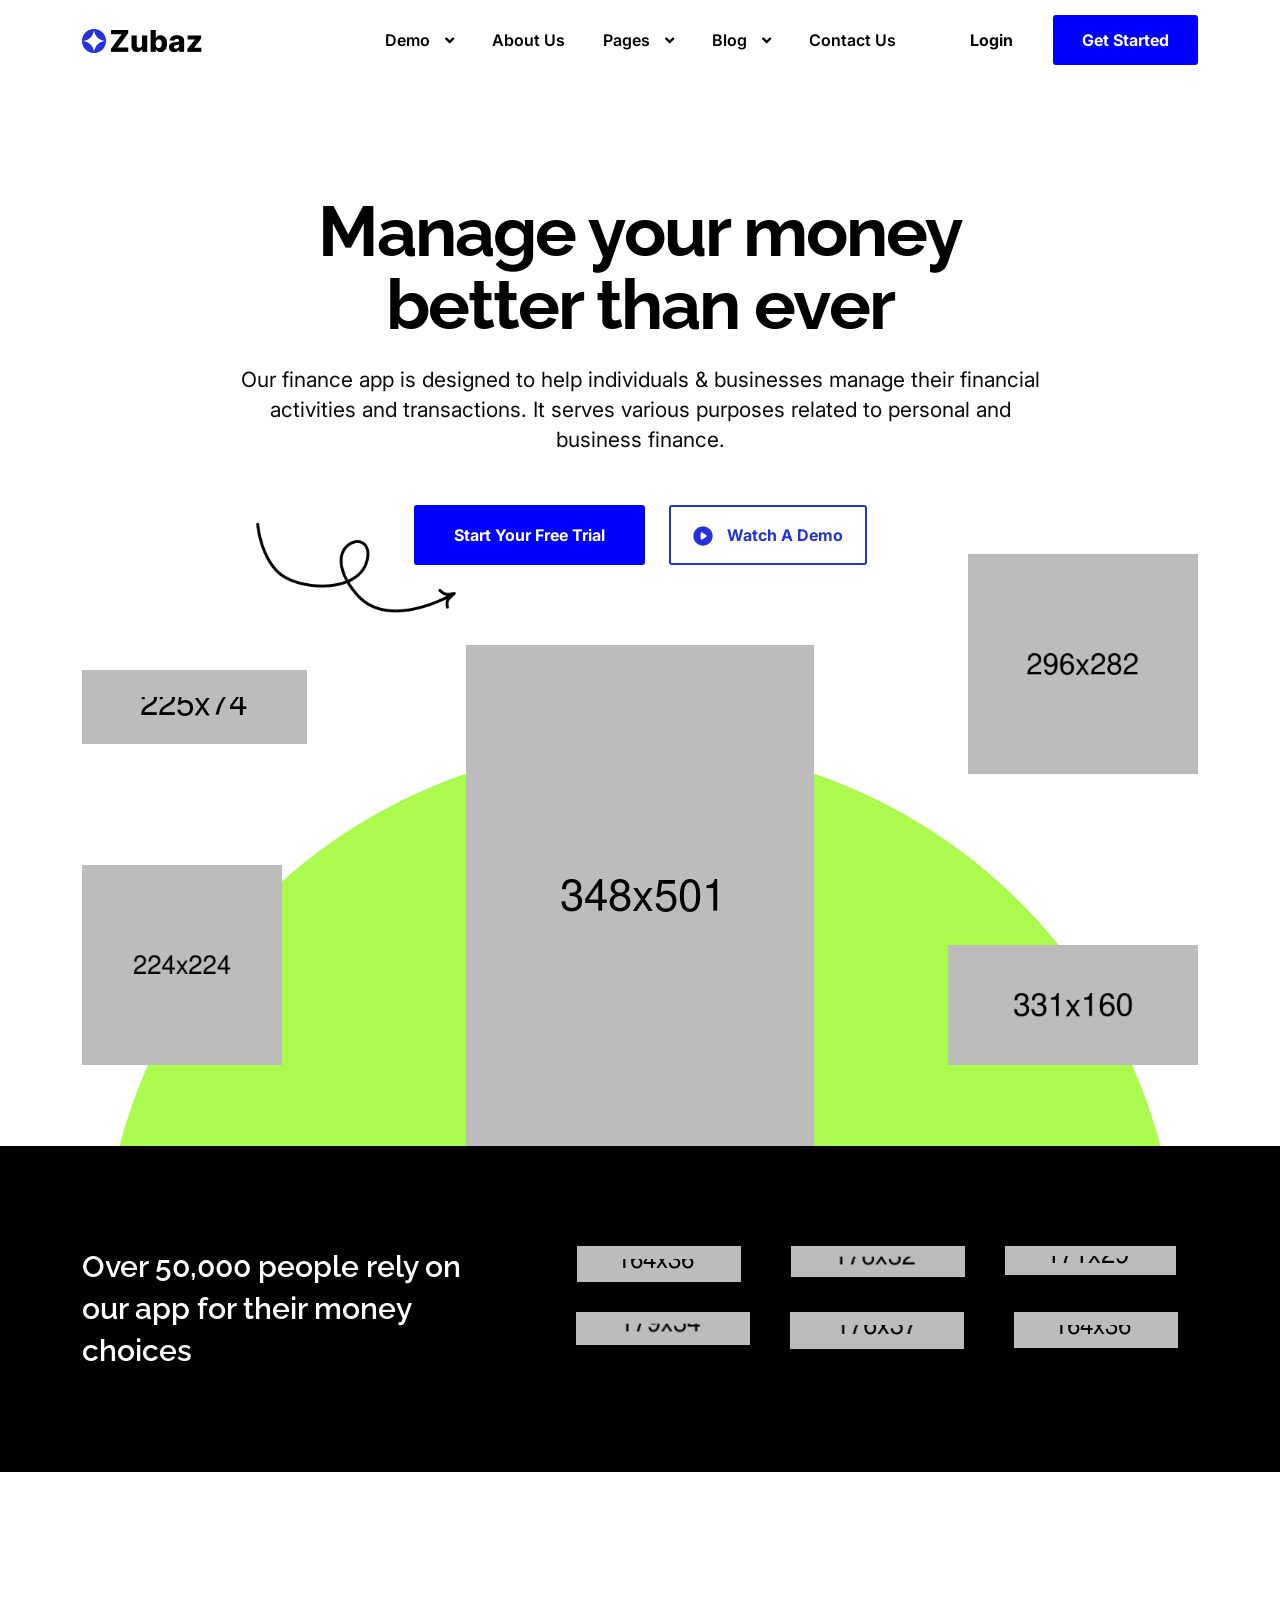
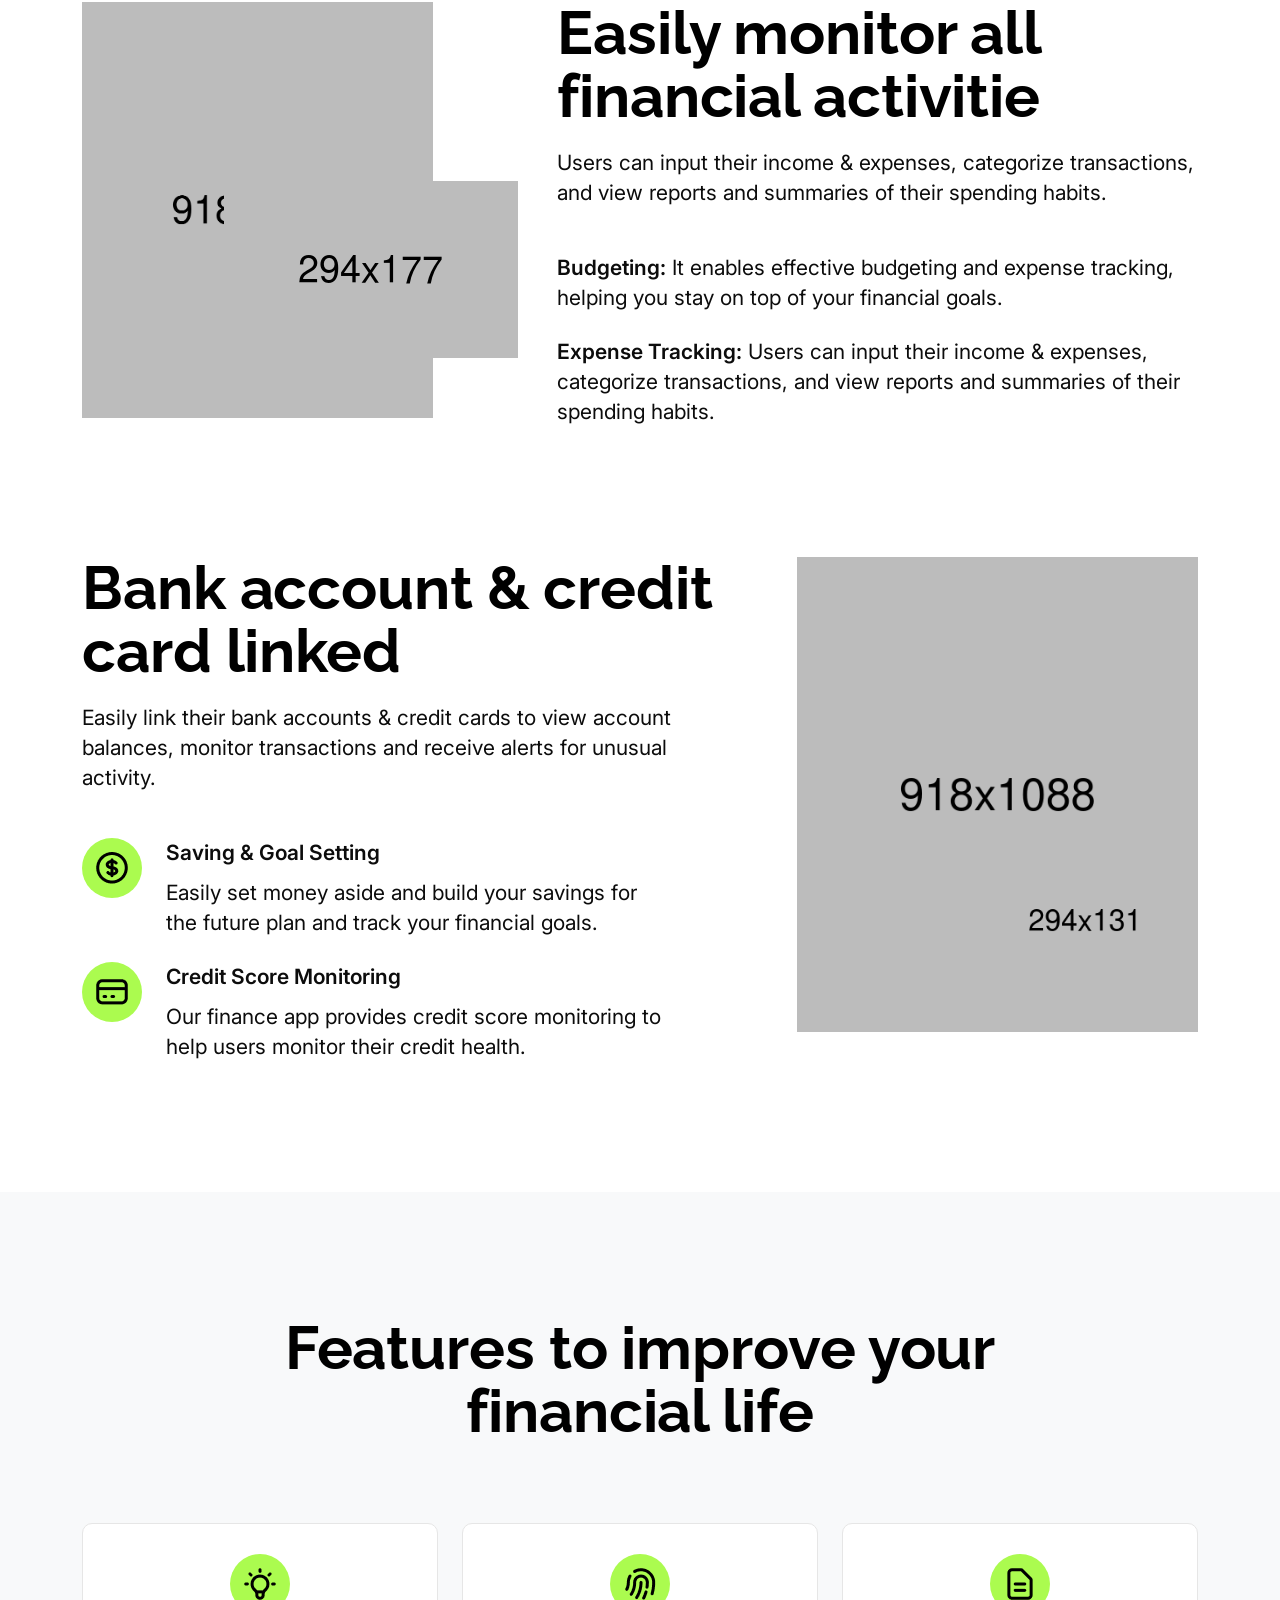
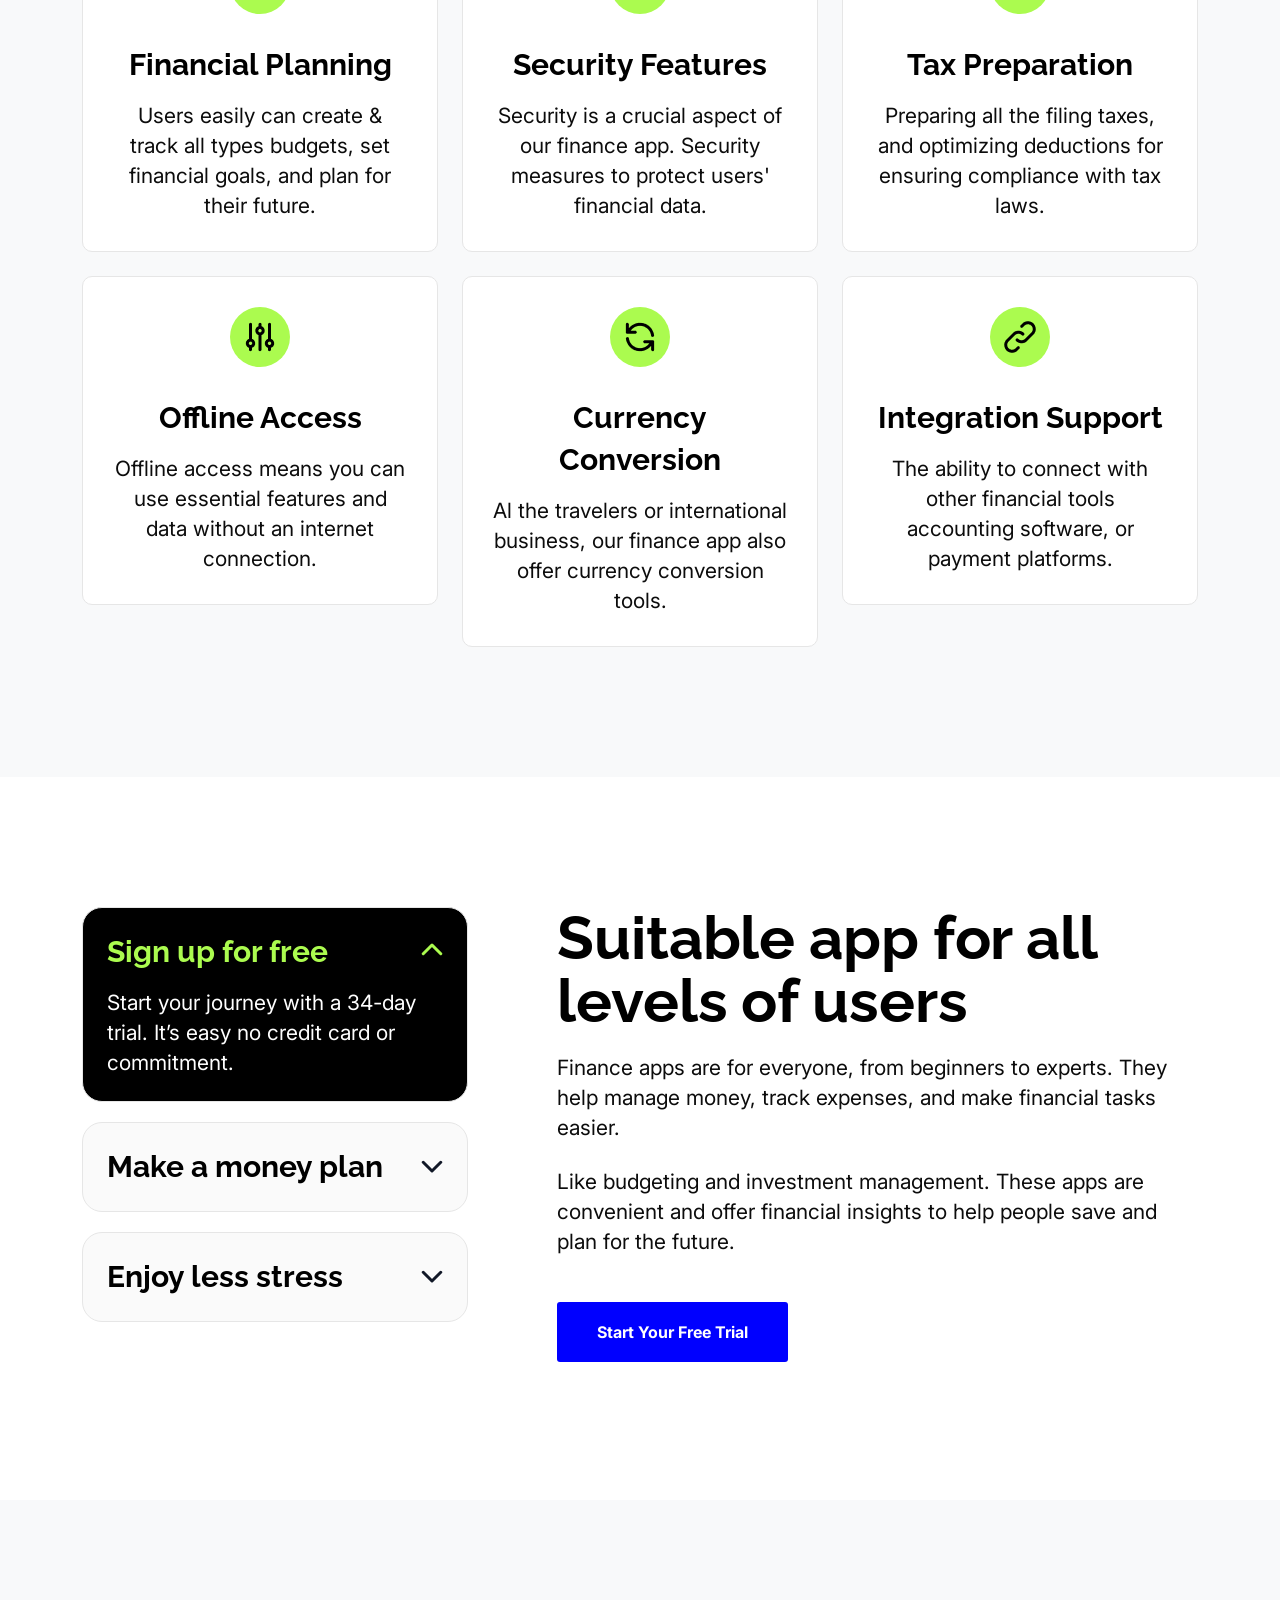
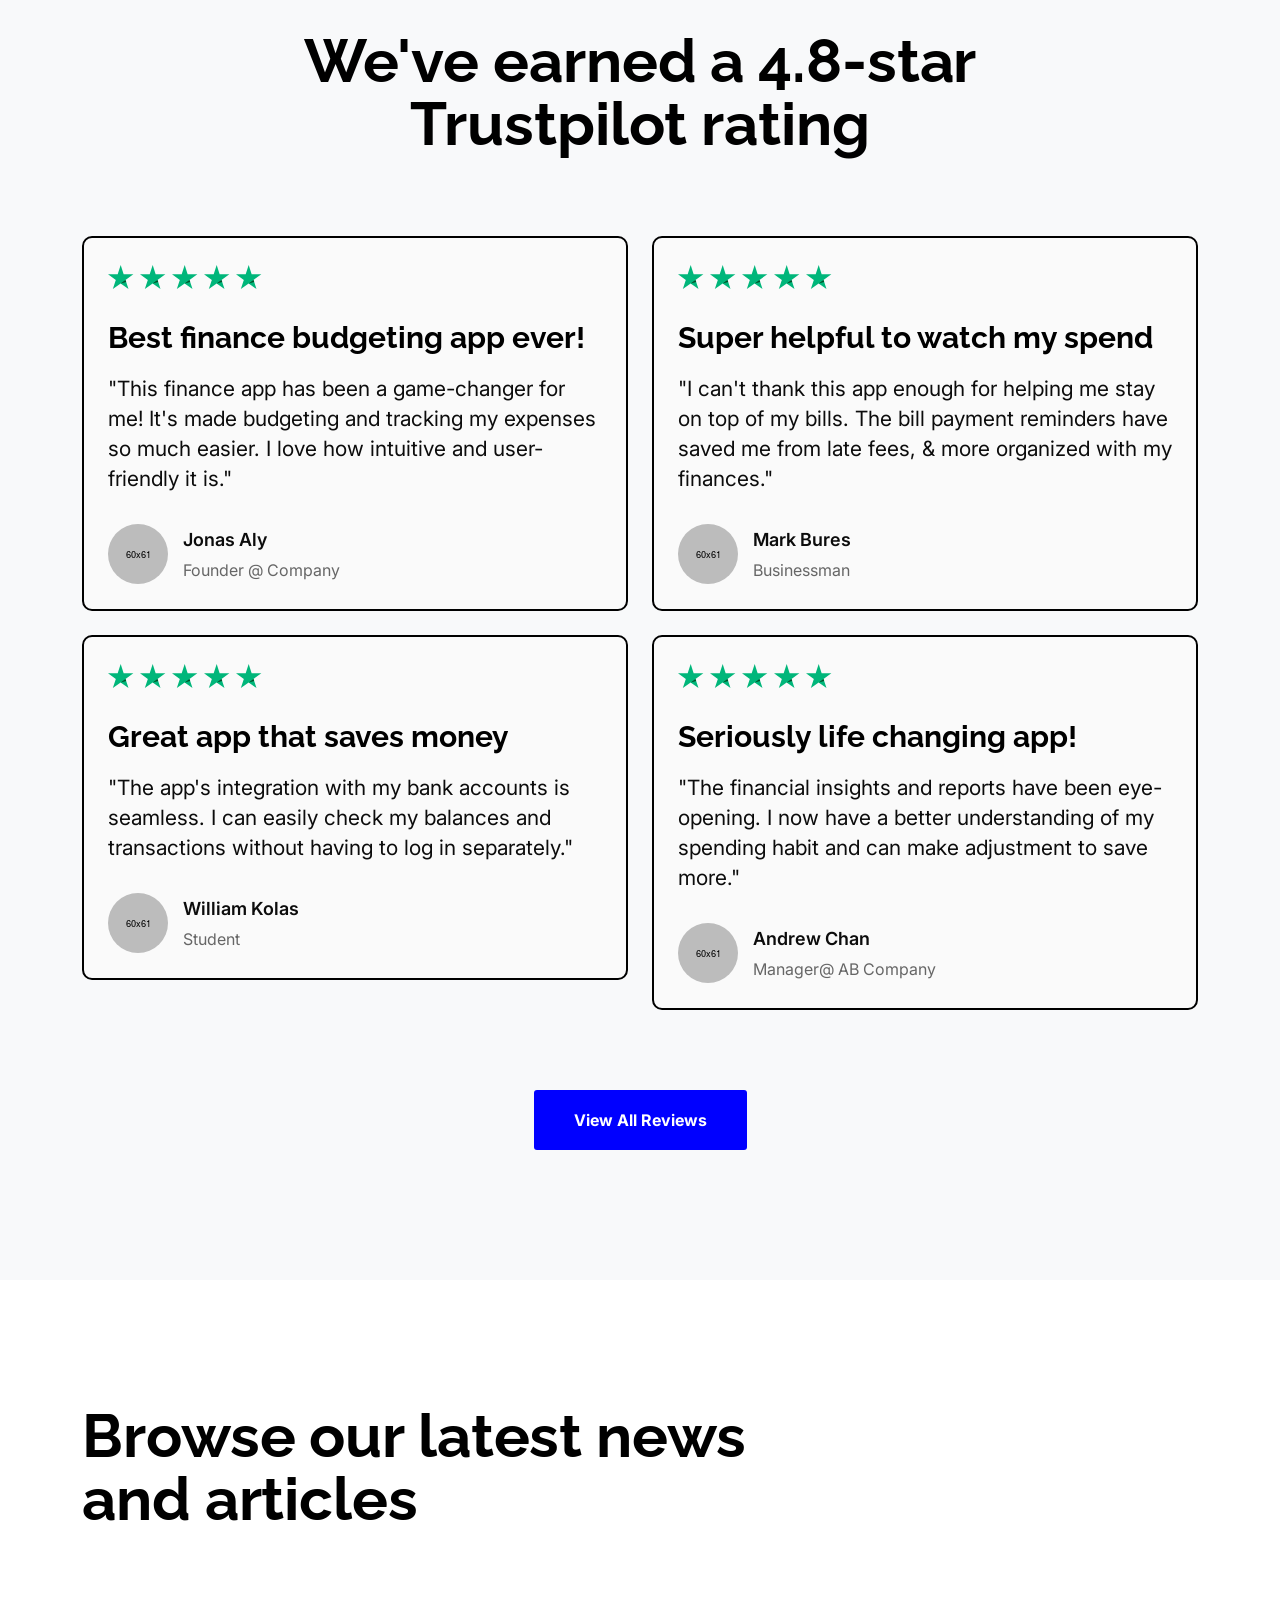
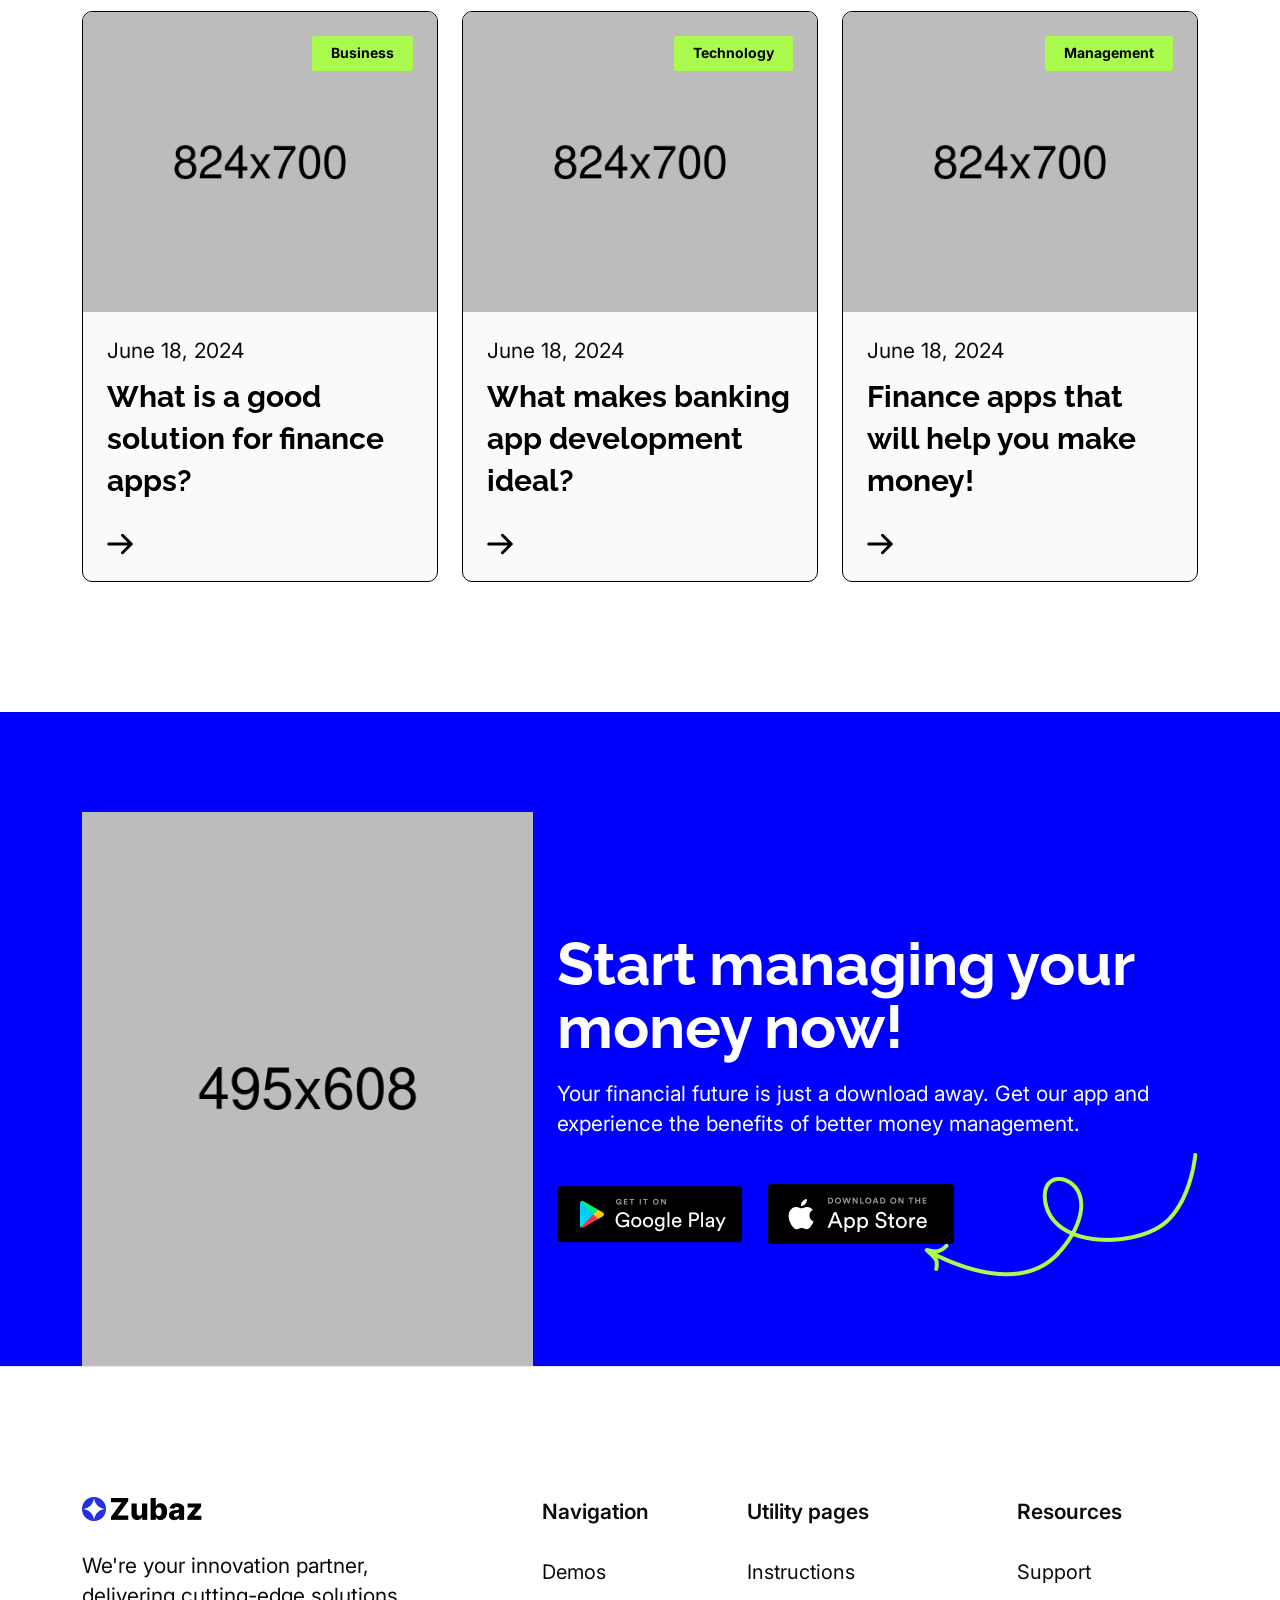
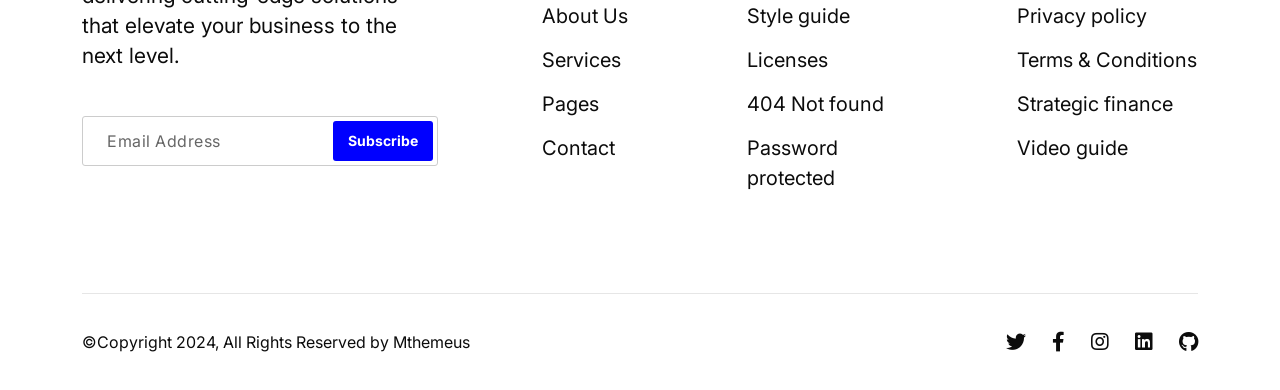
==== index.html @ 8bd9abf1 "first commit" ====
<!DOCTYPE html>
<html lang="en">

<head>
  <meta charset="UTF-8">
  <meta http-equiv="X-UA-Compatible" content="IE=edge">
  <meta name="viewport" content="width=device-width, initial-scale=1.0">
  <title>Zubuz || Responsive HTML 5 Template</title>

  <link rel="shortcut icon" href="assets/images/favicon.ico" type="image/x-icon">
  <link rel="icon" href="assets/images/favicon.ico" type="image/x-icon">
  <!--- End favicon-->

  <link href="https://fonts.googleapis.com/css2?family=Inter:wght@400;600&family=Raleway:wght@600;700&display=swap" rel="stylesheet">
  <!-- End google font  -->

  <link rel="stylesheet" href="assets/css/bootstrap.min.css">
  <link rel="stylesheet" href="assets/css/magnific-popup.css">
  <link rel="stylesheet" href="assets/css/slick.css">
  <link rel="stylesheet" href="assets/css/animate.css">
  <link rel="stylesheet" href="assets/css/fontawesome.css">


  <!-- Code Editor  -->

  <link rel="stylesheet" href="assets/css/main.css">
  <link rel="stylesheet" href="assets/css/app.min.css">
</head>

<body class="light">

  <div class="zubuz-preloader-wrap">
    <div class="zubuz-preloader">
      <div></div>
      <div></div>
      <div></div>
      <div></div>
    </div>
  </div>




  <header class="site-header site-header--menu-center zubuz-header-section" id="sticky-menu">
    <div class="container">
      <nav class="navbar site-navbar">
        <!-- Brand Logo-->
        <div class="brand-logo">
          <a href="index.html">
            <img src="assets/images/logo/logo-dark.png" alt="" class="light-version-logo">
          </a>
        </div>
        <div class="menu-block-wrapper">
          <div class="menu-overlay"></div>
          <nav class="menu-block" id="append-menu-header">
            <div class="mobile-menu-head">
              <div class="go-back">
                <i class="fa fa-angle-left"></i>
              </div>
              <div class="current-menu-title"></div>
              <div class="mobile-menu-close">&times;</div>
            </div>
            <ul class="site-menu-main">
              <li class="nav-item nav-item-has-children">
                <a href="#" class="nav-link-item drop-trigger">Demo <i class="fas fa-angle-down"></i></a>
                <ul class="sub-menu" id="submenu-1">
                  <li class="sub-menu--item">
                    <a href="index.html">
                      <span class="menu-item-text">Finance App</span>
                    </a>
                  </li>
                  <li class="sub-menu--item">
                    <a href="index-02.html">
                      <span class="menu-item-text">CRM Platform</span>
                    </a>
                  </li>
                  <li class="sub-menu--item">
                    <a href="index-03.html">
                      <span class="menu-item-text">SaaS Startups</span>
                    </a>
                  </li>
                </ul>
              </li>
              <li class="nav-item">
                <a href="about-us.html" class="nav-link-item">About Us</a>
              </li>
              <li class="nav-item nav-item-has-children">
                <a href="#" class="nav-link-item drop-trigger">Pages <i class="fas fa-angle-down"></i></a>
                <ul class="sub-menu" id="submenu-2">
                  <li class="sub-menu--item">
                    <a href="about-us.html">
                      <span class="menu-item-text">About Us</span>
                    </a>
                  </li>
                  <li class="sub-menu--item">
                    <a href="pricing.html">
                      <span class="menu-item-text">Pricing</span>
                    </a>
                  </li>
                  <li class="sub-menu--item nav-item-has-children">
                    <a href="#" data-menu-get="h3" class="drop-trigger">blog <i class="fas fa-angle-down"></i></a>
                    <ul class="sub-menu shape-none" id="submenu-3">
                      <li class="sub-menu--item">
                        <a href="blog.html">
                          <span class="menu-item-text">Our Blog</span>
                        </a>
                      </li>
                      <li class="sub-menu--item">
                        <a href="blog-column-one.html">
                          <span class="menu-item-text">blog column one</span>
                        </a>
                      </li>
                      <li class="sub-menu--item">
                        <a href="blog-column-two.html">
                          <span class="menu-item-text">blog column two</span>
                        </a>
                      </li>
                      <li class="sub-menu--item">
                        <a href="single-blog.html">
                          <span class="menu-item-text">blog details</span>
                        </a>
                      </li>
                    </ul>
                  </li>
                  <li class="sub-menu--item nav-item-has-children">
                    <a href="#" data-menu-get="h3" class="drop-trigger">Service<i class="fas fa-angle-down"></i>
                    </a>
                    <ul class="sub-menu shape-none" id="submenu-4">
                      <li class="sub-menu--item">
                        <a href="service.html">
                          <span class="menu-item-text">service</span>
                        </a>
                      </li>
                      <li class="sub-menu--item">
                        <a href="single-service.html">
                          <span class="menu-item-text">service details</span>
                        </a>
                      </li>
                    </ul>
                  </li>
                  <li class="sub-menu--item nav-item-has-children">
                    <a href="#" data-menu-get="h3" class="drop-trigger">Team<i class="fas fa-angle-down"></i>
                    </a>
                    <ul class="sub-menu shape-none" id="submenu-5">
                      <li class="sub-menu--item">
                        <a href="team.html">
                          <span class="menu-item-text">team</span>
                        </a>
                      </li>
                      <li class="sub-menu--item">
                        <a href="single-team.html">
                          <span class="menu-item-text">team details</span>
                        </a>
                      </li>
                    </ul>
                  </li>
                  <li class="sub-menu--item nav-item-has-children">
                    <a href="#" data-menu-get="h3" class="drop-trigger">Career<i class="fas fa-angle-down"></i>
                    </a>
                    <ul class="sub-menu shape-none" id="submenu-6">
                      <li class="sub-menu--item">
                        <a href="career.html">
                          <span class="menu-item-text">Career</span>
                        </a>
                      </li>
                      <li class="sub-menu--item">
                        <a href="single-career.html">
                          <span class="menu-item-text">Career details</span>
                        </a>
                      </li>
                    </ul>
                  </li>
                  <li class="sub-menu--item nav-item-has-children">
                    <a href="#" data-menu-get="h3" class="drop-trigger">Portfolio<i class="fas fa-angle-down"></i>
                    </a>
                    <ul class="sub-menu shape-none" id="submenu-7">
                      <li class="sub-menu--item">
                        <a href="portfolio-grid.html">
                          <span class="menu-item-text">portfolio gird</span>
                        </a>
                      </li>
                      <li class="sub-menu--item">
                        <a href="portfolio-classic.html">
                          <span class="menu-item-text">portfolio classic</span>
                        </a>
                      </li>
                      <li class="sub-menu--item">
                        <a href="single-portfolio.html">
                          <span class="menu-item-text">Single Portfolio</span>
                        </a>
                      </li>
                    </ul>
                  </li>
                  <li class="sub-menu--item nav-item-has-children">
                    <a href="#" data-menu-get="h3" class="drop-trigger">Utility<i class="fas fa-angle-down"></i>
                    </a>
                    <ul class="sub-menu shape-none" id="submenu-8">
                      <li class="sub-menu--item">
                        <a href="faq.html">
                          <span class="menu-item-text">faq</span>
                        </a>
                      </li>
                      <li class="sub-menu--item">
                        <a href="errors-404.html">
                          <span class="menu-item-text">Error 404</span>
                        </a>
                      </li>
                      <li class="sub-menu--item">
                        <a href="integrations.html">
                          <span class="menu-item-text">integrations</span>
                        </a>
                      </li>
                      <li class="sub-menu--item">
                        <a href="testimonials.html">
                          <span class="menu-item-text">testimonials</span>
                        </a>
                      </li>
                      <li class="sub-menu--item">
                        <a href="coming-soon.html">
                          <span class="menu-item-text">Coming Soon</span>
                        </a>
                      </li>
                    </ul>
                  </li>
                  <li class="sub-menu--item nav-item-has-children">
                    <a href="#" data-menu-get="h3" class="drop-trigger">Account<i class="fas fa-angle-down"></i>
                    </a>
                    <ul class="sub-menu shape-none" id="submenu-9">
                      <li class="sub-menu--item">
                        <a href="sign-up.html">
                          <span class="menu-item-text">sign up</span>
                        </a>
                      </li>
                      <li class="sub-menu--item">
                        <a href="sign-in.html">
                          <span class="menu-item-text">sign in</span>
                        </a>
                      </li>
                      <li class="sub-menu--item">
                        <a href="reset-password.html">
                          <span class="menu-item-text">reset password</span>
                        </a>
                      </li>
                    </ul>
                  </li>
                </ul>
              </li>
              <li class="nav-item nav-item-has-children">
                <a href="#" class="nav-link-item drop-trigger">Blog <i class="fas fa-angle-down"></i></a>
                <ul class="sub-menu" id="submenu-10">
                  <li class="sub-menu--item">
                    <a href="blog.html">
                      <span class="menu-item-text">Our Blog</span>
                    </a>
                  </li>
                  <li class="sub-menu--item">
                    <a href="blog-column-one.html">
                      <span class="menu-item-text">blog column one</span>
                    </a>
                  </li>
                  <li class="sub-menu--item">
                    <a href="blog-column-two.html">
                      <span class="menu-item-text">blog column two</span>
                    </a>
                  </li>
                  <li class="sub-menu--item">
                    <a href="single-blog.html">
                      <span class="menu-item-text">blog details</span>
                    </a>
                  </li>
                </ul>
              </li>
              <li class="nav-item">
                <a href="contact-us.html" class="nav-link-item">Contact Us</a>
              </li>
            </ul>
          </nav>
        </div>

        <div class="header-btn header-btn-l1 ms-auto d-none d-xs-inline-flex">
          <div class="zubuz-header-btn-wrap">
            <a class="zubuz-login-btn" href="sign-up.html">Login</a>
          </div>
          <a class="zubuz-default-btn zubuz-header-btn" href="contact-us.html">
            <span>Get Started</span>
          </a>
        </div>
        <!-- mobile menu trigger -->
        <div class="mobile-menu-trigger light">
          <span></span>
        </div>
        <!--/.Mobile Menu Hamburger Ends-->
      </nav>
    </div>
  </header>
  <!--End landex-header-section -->

  <div class="zubuz-hero-section" style="background-image: url(assets/images/v1/hero-shape1.png)">
    <div class="container">
      <div class="zubuz-hero-content center position-relative">
        <h1>Manage your money better than ever</h1>
        <p>Our finance app is designed to help individuals & businesses manage their financial activities and transactions. It serves various purposes related to personal and business finance.</p>
        <div class="zubuz-hero-btn-wrap center">
          <a class="zubuz-default-btn" href="contact-us.html"> <span>Start Your Free Trial</span> </a>
          <a class="video-init zubuz-hero-video" href="https://www.youtube.com/watch?v=SixdAQtWJQ8">
            <img src="assets/images/v1/play-btn.png" alt="">
            Watch A Demo
          </a>
        </div>
        <div class="zubuz-hero-shape">
          <img src="assets/images/v1/shape.png" alt="">
        </div>
      </div>
      <div class="zubuz-hero-bottom">
        <div class="zubuz-hero-thumb wow fadeInUpX">
          <img src="assets/images/v1/hero-mocup1.png" alt="">
        </div>
        <div class="zubuz-hero-card card1 wow zoomIn">
          <img src="assets/images/v1/h-card1.png" alt="">
        </div>
        <div class="zubuz-hero-card card2 wow zoomIn">
          <img src="assets/images/v1/h-card2.png" alt="">
        </div>
        <div class="zubuz-hero-card card3 wow zoomIn">
          <img src="assets/images/v1/h-card4.png" alt="">
        </div>
        <div class="zubuz-hero-card card4 wow zoomIn">
          <img src="assets/images/v1/h-card3.png" alt="">
        </div>
      </div>
    </div>
  </div>
  <!-- End section -->

  <div class="section dark-bg zubuz-section-padding4">
    <div class="container">
      <div class="row">
        <div class="col-lg-5">
          <div class="zubuz-brand-logo-content">
            <h3>Over 50,000 people rely on our app for their money choices</h3>
          </div>
        </div>
        <div class="col-lg-7">
          <div class="zubuz-brand-slider">
            <div class="zubuz-brand-item">
              <img src="assets/images/v1/b_1.png" alt="">
            </div>
            <div class="zubuz-brand-item">
              <img src="assets/images/v1/b_2.png" alt="">
            </div>
            <div class="zubuz-brand-item">
              <img src="assets/images/v1/b_3.png" alt="">
            </div>
            <div class="zubuz-brand-item">
              <img src="assets/images/v1/b_4.png" alt="">
            </div>
            <div class="zubuz-brand-item">
              <img src="assets/images/v1/b_5.png" alt="">
            </div>
            <div class="zubuz-brand-item">
              <img src="assets/images/v1/b_6.png" alt="">
            </div>
          </div>
          <div class="zubuz-brand-slider2">
            <div class="zubuz-brand-item">
              <img src="assets/images/v1/b_1.png" alt="">
            </div>
            <div class="zubuz-brand-item">
              <img src="assets/images/v1/b_2.png" alt="">
            </div>
            <div class="zubuz-brand-item">
              <img src="assets/images/v1/b_3.png" alt="">
            </div>
            <div class="zubuz-brand-item">
              <img src="assets/images/v1/b_4.png" alt="">
            </div>
            <div class="zubuz-brand-item">
              <img src="assets/images/v1/b_5.png" alt="">
            </div>
            <div class="zubuz-brand-item">
              <img src="assets/images/v1/b_6.png" alt="">
            </div>
          </div>
        </div>
      </div>

    </div>
  </div>
  <!-- End section -->

  <div class="section zubuz-section-padding2">
    <div class="container">
      <div class="row">
        <div class="col-lg-5">
          <div class="zubuz-thumb thumb-pr">
            <img src="assets/images/v1/mocup01.png" alt="">
            <div class="zubuz-thumb-card">
              <img src="assets/images/v1/card1.png" alt="">
            </div>
          </div>
        </div>
        <div class="col-lg-7 d-flex align-items-center">
          <div class="zubuz-default-content">
            <h2>Easily monitor all financial activitie</h2>
            <p>Users can input their income & expenses, categorize transactions, and view reports and summaries of their spending habits.</p>
            <div class="zubuz-extara-mt">
              <p><span class="font-semibold">Budgeting:</span> It enables effective budgeting and expense tracking, helping you stay on top of your financial goals.</p>
              <p><span class="font-semibold">Expense Tracking:</span> Users can input their income & expenses, categorize transactions, and view reports and summaries of their spending habits.</p>
            </div>
          </div>
        </div>
      </div>
    </div>
  </div>
  <!-- End section -->

  <div class="section zubuz-section-padding5">
    <div class="container">
      <div class="row">
        <div class="col-lg-5 order-lg-2">
          <div class="zubuz-thumb thumb-pl">
            <img src="assets/images/v1/mocup2.png" alt="">
            <div class="zubuz-thumb-card2">
              <img src="assets/images/v1/card2.png" alt="">
            </div>
          </div>
        </div>
        <div class="col-lg-7 d-flex align-items-center">
          <div class="zubuz-default-content">
            <h2>Bank account & credit card linked</h2>
            <p>Easily link their bank accounts & credit cards to view account balances, monitor transactions and receive alerts for unusual activity.</p>
            <div class="zubuz-extara-mt">
              <div class="zubuz-iconbox-wrap-left">
                <div class="zubuz-iconbox-icon">
                  <img src="assets/images/v1/icon1.png" alt="">
                </div>
                <div class="zubuz-iconbox-data">
                  <span>Saving & Goal Setting</span>
                  <p>Easily set money aside and build your savings for the future plan and track your financial goals.</p>
                </div>
              </div>
              <div class="zubuz-iconbox-wrap-left">
                <div class="zubuz-iconbox-icon">
                  <img src="assets/images/v1/icon2.png" alt="">
                </div>
                <div class="zubuz-iconbox-data">
                  <span>Credit Score Monitoring</span>
                  <p>Our finance app provides credit score monitoring to help users monitor their credit health.</p>
                </div>
              </div>
            </div>
          </div>
        </div>
      </div>
    </div>
  </div>
  <!-- End section -->

  <div class="section zubuz-section-padding3 bg-light">
    <div class="container">
      <div class="zubuz-section-title center">
        <h2>Features to improve your financial life</h2>
      </div>
      <div class="row">
        <div class="col-xl-4 col-md-6">
          <div class="zubuz-iconbox-wrap center">
            <div class="zubuz-iconbox-icon">
              <img src="assets/images/v1/icon3.png" alt="">
            </div>
            <div class="zubuz-iconbox-data">
              <h3>Financial Planning</h3>
              <p>Users easily can create & track all types budgets, set financial goals, and plan for their future.</p>
            </div>
          </div>
        </div>
        <div class="col-xl-4 col-md-6">
          <div class="zubuz-iconbox-wrap center">
            <div class="zubuz-iconbox-icon">
              <img src="assets/images/v1/icon4.png" alt="">
            </div>
            <div class="zubuz-iconbox-data">
              <h3>Security Features</h3>
              <p>Security is a crucial aspect of our finance app. Security measures to protect users' financial data.</p>
            </div>
          </div>
        </div>
        <div class="col-xl-4 col-md-6">
          <div class="zubuz-iconbox-wrap center">
            <div class="zubuz-iconbox-icon">
              <img src="assets/images/v1/icon5.png" alt="">
            </div>
            <div class="zubuz-iconbox-data">
              <h3>Tax Preparation</h3>
              <p>Preparing all the filing taxes, and optimizing deductions for ensuring compliance with tax laws.</p>
            </div>
          </div>
        </div>
        <div class="col-xl-4 col-md-6">
          <div class="zubuz-iconbox-wrap center">
            <div class="zubuz-iconbox-icon">
              <img src="assets/images/v1/icon6.png" alt="">
            </div>
            <div class="zubuz-iconbox-data">
              <h3>Offline Access</h3>
              <p>Offline access means you can use essential features and data without an internet connection.</p>
            </div>
          </div>
        </div>
        <div class="col-xl-4 col-md-6">
          <div class="zubuz-iconbox-wrap center">
            <div class="zubuz-iconbox-icon">
              <img src="assets/images/v1/icon7.png" alt="">
            </div>
            <div class="zubuz-iconbox-data">
              <h3>Currency Conversion</h3>
              <p>Al the travelers or international business, our finance app also offer currency conversion tools.</p>
            </div>
          </div>
        </div>
        <div class="col-xl-4 col-md-6">
          <div class="zubuz-iconbox-wrap center">
            <div class="zubuz-iconbox-icon">
              <img src="assets/images/v1/icon8.png" alt="">
            </div>
            <div class="zubuz-iconbox-data">
              <h3>Integration Support</h3>
              <p>The ability to connect with other financial tools accounting software, or payment platforms.</p>
            </div>
          </div>
        </div>
      </div>
    </div>
  </div>
  <!-- End Section -->

  <div class="scetion zubuz-section-padding2">
    <div class="container">
      <div class="row">
        <div class="col-lg-7 order-lg-2">
          <div class="zubuz-default-content">
            <h2>Suitable app for all levels of users</h2>
            <p>Finance apps are for everyone, from beginners to experts. They help manage money, track expenses, and make financial tasks easier.</p>
            <p>Like budgeting and investment management. These apps are convenient and offer financial insights to help people save and plan for the future.</p>
            <div class="zubuz-extara-mt">
              <a class="zubuz-default-btn" href="contact-us.html">
                <span>Start Your Free Trial</span>
              </a>
            </div>
          </div>
        </div>
        <div class="col-lg-5">
          <div class="zubuz-accordion-wrap" id="zubuz-accordion">
            <div class="zubuz-accordion-item open">
              <div class="zubuz-accordion-header">
                <h3>Sign up for free</h3>
                <div class="zubuz-active-icon">
                  <svg width="22" height="13" viewBox="0 0 22 13" fill="none" xmlns="http://www.w3.org/2000/svg">
                    <path d="M19.75 2.25L11 11L2.25 2.25" stroke="#111827" stroke-width="3" stroke-linecap="round" stroke-linejoin="round" />
                  </svg>
                </div>
              </div>
              <div class="zubuz-accordion-body">
                <p>Start your journey with a 34-day trial. It’s easy no credit card or commitment.</p>
              </div>
            </div>
            <div class="zubuz-accordion-item">
              <div class="zubuz-accordion-header">
                <h3>Make a money plan</h3>
                <div class="zubuz-active-icon">
                  <svg width="22" height="13" viewBox="0 0 22 13" fill="none" xmlns="http://www.w3.org/2000/svg">
                    <path d="M19.75 2.25L11 11L2.25 2.25" stroke="#111827" stroke-width="3" stroke-linecap="round" stroke-linejoin="round" />
                  </svg>
                </div>
              </div>
              <div class="zubuz-accordion-body">
                <p>Add your accounts and expenses, set savings targets, and share your plan.</p>
              </div>
            </div>
            <div class="zubuz-accordion-item">
              <div class="zubuz-accordion-header">
                <h3>Enjoy less stress</h3>
                <div class="zubuz-active-icon">
                  <svg width="22" height="13" viewBox="0 0 22 13" fill="none" xmlns="http://www.w3.org/2000/svg">
                    <path d="M19.75 2.25L11 11L2.25 2.25" stroke="#111827" stroke-width="3" stroke-linecap="round" stroke-linejoin="round" />
                  </svg>
                </div>
              </div>
              <div class="zubuz-accordion-body">
                <p>Start feeling confident, content, and secure in your financial life.</p>
              </div>
            </div>
          </div>
        </div>
      </div>
    </div>
  </div>
  <!-- End section -->

  <div class="section zubuz-section-padding2 bg-light">
    <div class="container">
      <div class="zubuz-section-title center">
        <h2>We've earned a 4.8-star Trustpilot rating</h2>
      </div>
      <div class="row">
        <div class="col-lg-6">
          <div class="zubuz-testimonial-wrap">
            <div class="zubuz-testimonial-rating">
              <ul>
                <li><img src="assets/images/icon/star-green.svg" alt=""></li>
                <li><img src="assets/images/icon/star-green.svg" alt=""></li>
                <li><img src="assets/images/icon/star-green.svg" alt=""></li>
                <li><img src="assets/images/icon/star-green.svg" alt=""></li>
                <li><img src="assets/images/icon/star-green.svg" alt=""></li>
              </ul>
            </div>
            <div class="zubuz-testimonial-data">
              <h3>Best finance budgeting app ever!</h3>
              <p>"This finance app has been a game-changer for me! It's made budgeting and tracking my expenses so much easier. I love how intuitive and user-friendly it is."</p>
            </div>
            <div class="zubuz-testimonial-author">
              <div class="zubuz-testimonial-author-thumb">
                <img src="assets/images/v1/t_user1.png" alt="">
              </div>
              <div class="zubuz-testimonial-author-data">
                <span>Jonas Aly</span>
                <p>Founder @ Company</p>
              </div>
            </div>
          </div>
        </div>
        <div class="col-lg-6">
          <div class="zubuz-testimonial-wrap">
            <div class="zubuz-testimonial-rating">
              <ul>
                <li><img src="assets/images/icon/star-green.svg" alt=""></li>
                <li><img src="assets/images/icon/star-green.svg" alt=""></li>
                <li><img src="assets/images/icon/star-green.svg" alt=""></li>
                <li><img src="assets/images/icon/star-green.svg" alt=""></li>
                <li><img src="assets/images/icon/star-green.svg" alt=""></li>
              </ul>
            </div>
            <div class="zubuz-testimonial-data">
              <h3>Super helpful to watch my spend</h3>
              <p>"I can't thank this app enough for helping me stay on top of my bills. The bill payment reminders have saved me from late fees, & more organized with my finances."</p>
            </div>
            <div class="zubuz-testimonial-author">
              <div class="zubuz-testimonial-author-thumb">
                <img src="assets/images/v1/t_user2.png" alt="">
              </div>
              <div class="zubuz-testimonial-author-data">
                <span>Mark Bures</span>
                <p>Businessman</p>
              </div>
            </div>
          </div>
        </div>
        <div class="col-lg-6">
          <div class="zubuz-testimonial-wrap">
            <div class="zubuz-testimonial-rating">
              <ul>
                <li><img src="assets/images/icon/star-green.svg" alt=""></li>
                <li><img src="assets/images/icon/star-green.svg" alt=""></li>
                <li><img src="assets/images/icon/star-green.svg" alt=""></li>
                <li><img src="assets/images/icon/star-green.svg" alt=""></li>
                <li><img src="assets/images/icon/star-green.svg" alt=""></li>
              </ul>
            </div>
            <div class="zubuz-testimonial-data">
              <h3>Great app that saves money</h3>
              <p>"The app's integration with my bank accounts is seamless. I can easily check my balances and transactions without having to log in separately."</p>
            </div>
            <div class="zubuz-testimonial-author">
              <div class="zubuz-testimonial-author-thumb">
                <img src="assets/images/v1/t_user3.png" alt="">
              </div>
              <div class="zubuz-testimonial-author-data">
                <span>William Kolas</span>
                <p>Student</p>
              </div>
            </div>
          </div>
        </div>
        <div class="col-lg-6">
          <div class="zubuz-testimonial-wrap">
            <div class="zubuz-testimonial-rating">
              <ul>
                <li><img src="assets/images/icon/star-green.svg" alt=""></li>
                <li><img src="assets/images/icon/star-green.svg" alt=""></li>
                <li><img src="assets/images/icon/star-green.svg" alt=""></li>
                <li><img src="assets/images/icon/star-green.svg" alt=""></li>
                <li><img src="assets/images/icon/star-green.svg" alt=""></li>
              </ul>
            </div>
            <div class="zubuz-testimonial-data">
              <h3>Seriously life changing app!</h3>
              <p>"The financial insights and reports have been eye-opening. I now have a better understanding of my spending habit and can make adjustment to save more."</p>
            </div>
            <div class="zubuz-testimonial-author">
              <div class="zubuz-testimonial-author-thumb">
                <img src="assets/images/v1/t_user4.png" alt="">
              </div>
              <div class="zubuz-testimonial-author-data">
                <span>Andrew Chan</span>
                <p>Manager@ AB Company</p>
              </div>
            </div>
          </div>
        </div>
      </div>
      <div class="zubuz-testimonial-btn">
        <a class="zubuz-default-btn" href="testimonials.html">
          <span>View All Reviews</span>
        </a>
      </div>
    </div>
  </div>
  <!-- End Section -->

  <div class="section zubuz-section-padding3">
    <div class="container">
      <div class="row">
        <div class="col-lg-8">
          <div class="zubuz-section-title">
            <h2>Browse our latest news and articles</h2>
          </div>
        </div>
      </div>
      <div class="row">
        <div class="col-xl-4 col-lg-6">
          <div class="zubuz-blog-wrap">
            <a href="">
              <div class="zubuz-blog-thumb">
                <img src="assets/images/blog/blog1.png" alt="">
                <div class="zubuz-blog-categorie">
                  Business
                </div>
              </div>
            </a>
            <div class="zubuz-blog-data">
              <p>June 18, 2024</p>
              <a href="">
                <h3>What is a good solution for finance apps?</h3>
              </a>
              <a class="zubuz-blog-btn" href="">
                <svg width="26" height="22" viewBox="0 0 26 22" fill="none" xmlns="http://www.w3.org/2000/svg">
                  <path d="M15.5 2.25L24.25 11M24.25 11L15.5 19.75M24.25 11L1.75 11" stroke="black" stroke-width="3" stroke-linecap="round" stroke-linejoin="round" />
                </svg>
              </a>
            </div>

          </div>
        </div>
        <div class="col-xl-4 col-lg-6">
          <div class="zubuz-blog-wrap">
            <a href="">
              <div class="zubuz-blog-thumb">
                <img src="assets/images/blog/blog2.png" alt="">
                <div class="zubuz-blog-categorie">
                  Technology
                </div>
              </div>
            </a>
            <div class="zubuz-blog-data">
              <p>June 18, 2024</p>
              <a href="">
                <h3>What makes banking app development ideal?</h3>
              </a>
              <a class="zubuz-blog-btn" href="">
                <svg width="26" height="22" viewBox="0 0 26 22" fill="none" xmlns="http://www.w3.org/2000/svg">
                  <path d="M15.5 2.25L24.25 11M24.25 11L15.5 19.75M24.25 11L1.75 11" stroke="black" stroke-width="3" stroke-linecap="round" stroke-linejoin="round" />
                </svg>
              </a>
            </div>
          </div>
        </div>
        <div class="col-xl-4 col-lg-6">
          <div class="zubuz-blog-wrap">
            <a href="">
              <div class="zubuz-blog-thumb">
                <img src="assets/images/blog/blog3.png" alt="">
                <div class="zubuz-blog-categorie">
                  Management
                </div>
              </div>
            </a>
            <div class="zubuz-blog-data">
              <p>June 18, 2024</p>
              <a href="">
                <h3>Finance apps that will help you make money!</h3>
              </a>
              <a class="zubuz-blog-btn" href="">
                <svg width="26" height="22" viewBox="0 0 26 22" fill="none" xmlns="http://www.w3.org/2000/svg">
                  <path d="M15.5 2.25L24.25 11M24.25 11L15.5 19.75M24.25 11L1.75 11" stroke="black" stroke-width="3" stroke-linecap="round" stroke-linejoin="round" />
                </svg>
              </a>
            </div>

          </div>
        </div>
      </div>
    </div>
  </div>
  <!-- End Section -->

  <div class="zubuz-cta-section blue-bg">
    <div class="container">
      <div class="row">
        <div class="col-lg-7 order-lg-2 d-flex align-items-center">
          <div class="zubuz-default-content light">
            <h2>Start managing your money now!</h2>
            <p>Your financial future is just a download away. Get our app and experience the benefits of better money management.</p>
            <div class="zubuz-extara-mt">
              <div class="zubuz-app-wrap">
                <a class="zubuz-app" href="contact-us.html"><img src="assets/images/v1/play-store.png" alt=""></a>
                <a class="zubuz-app" href="contact-us.html"><img src="assets/images/v1/app-store.png" alt=""></a>
                <div class="zubuz-cta-shape">
                  <img src="assets/images/v1/shape2.png" alt="">
                </div>
              </div>
            </div>
          </div>
        </div>
        <div class="col-lg-5">
          <div class="zubuz-cta-thumb">
            <img src="assets/images/v1/cta-mocup.png" alt="">
          </div>
        </div>
      </div>
    </div>
  </div>
  <!-- End section -->



  <footer class="zubuz-footer-section main-footer">
    <div class="container">
      <div class="zubuz-footer-top">
        <div class="row">
          <div class="col-xl-4 col-lg-12">
            <div class="zubuz-footer-textarea">
              <a href="">
                <img src="assets/images/logo/logo-dark.png" alt="">
              </a>
              <p>We're your innovation partner, delivering cutting-edge solutions that elevate your business to the next level.</p>
              <div class="zubuz-subscribe-one">
                <form action="#">
                  <input type="email" placeholder="Email Address">
                  <button class="zubuz-default-btn zubuz-subscription-btn one" id="zubuz-subscription-btn" type="submit">
                    <span>Subscribe</span>
                  </button>
                </form>
              </div>
            </div>
          </div>
          <div class="col-xl-3 col-md-4">
            <div class="zubuz-footer-menu extar-margin">
              <div class="zubuz-footer-title">
                <p>Navigation</p>
              </div>
              <ul>
                <li><a href="">Demos</a></li>
                <li><a href="">About Us</a></li>
                <li><a href="">Services</a></li>
                <li><a href="">Pages</a></li>
                <li><a href="">Contact</a></li>
              </ul>
            </div>
          </div>
          <div class="col-xl-2 col-md-4">
            <div class="zubuz-footer-menu">
              <div class="zubuz-footer-title">
                <p>Utility pages</p>
              </div>
              <ul>
                <li><a href="">Instructions</a></li>
                <li><a href="">Style guide</a></li>
                <li><a href="">Licenses</a></li>
                <li><a href="">404 Not found</a></li>
                <li><a href="">Password protected</a></li>
              </ul>
            </div>
          </div>
          <div class="col-xl-3 col-md-4">
            <div class="zubuz-footer-menu extar-margin">
              <div class="zubuz-footer-title">
                <p>Resources</p>
              </div>
              <ul>
                <li><a href="">Support</a></li>
                <li><a href="">Privacy policy</a></li>
                <li><a href="">Terms & Conditions</a></li>
                <li><a href="">Strategic finance</a></li>
                <li><a href="">Video guide</a></li>
              </ul>
            </div>
          </div>
        </div>
      </div>
      <div class="zubuz-footer-bottom">
        <div class="zubuz-social-icon order-md-2">
          <ul>
            <li>
              <a href="https://twitter.com/" target="_blank">
                <i class="fab fa-twitter"></i>
              </a>
            </li>
            <li>
              <a href="https://facebook.com/" target="_blank">
                <i class="fab fa-facebook-f"></i>
              </a>
            </li>
            <li>
              <a href="https://www.instagram.com/" target="_blank">
                <i class="fab fa-instagram"></i>
              </a>
            </li>
            <li>
              <a href="https://www.linkedin.com/" target="_blank">
                <i class="fab fa-linkedin"></i>
              </a>
            </li>
            <li>
              <a href="https://github.com/" target="_blank">
                <i class="fab fa-github"></i>
              </a>
            </li>
          </ul>
        </div>
        <div class="zubuz-copywright">
          <p> &copy;Copyright 2024, All Rights Reserved by Mthemeus</p>
        </div>
      </div>

    </div>
  </footer>





  <!-- scripts -->
  <script src="assets/js/jquery-3.6.0.min.js"></script>
  <script src="assets/js/bootstrap.bundle.min.js"></script>
  <script src="assets/js/menu/menu.js"></script>
  <script src="assets/js/isotope.pkgd.min.js"></script>
  <script src="assets/js/jquery.magnific-popup.min.js"></script>
  <script src="assets/js/slick.js"></script>
  <script src="assets/js/countdown.js"></script>
  <script src="assets/js/wow.min.js"></script>
  <script src="assets/js/faq.js"></script>

  <script src="assets/js/app.js"></script>


</body>
</html>
---- assets/css/main.css ----
/*Header Css StaRT*/
.site-navbar {
  display: flex;
  position: relative;
  flex-wrap: wrap;
  align-items: center;
  justify-content: space-between;
  padding-top: 0px;
}
.brand-logo, 
.default-logo, 
.responsive-logo {
    max-width: 128px;
    transition: all 0.4s;
    position: relative;
    margin-right: 35px;
}
@media (min-width: 576px) {
  .site-navbar {
    padding-top: 0px;
  }
}

@media (min-width: 992px) {
  .site-navbar {
    flex-flow: row nowrap;
    justify-content: flex-start;
  }
}

.site-navbar .menu-block-wrapper {
  flex-grow: 1;
  align-items: center;
}


@media (min-width: 992px) {
  .site-navbar .menu-block-wrapper {
    display: flex !important;
    flex-basis: auto;
  }
  
}

.site-header--absolute {
  position: absolute;
  top: 0;
  left: 0;
  width: 100%;
  z-index: 999;
}

.site-header--sticky:not(.mobile-sticky-enable) {
  position: absolute !important;
  top: 0;
  right: 0;
  width: 100%;
  z-index: 999;
}

@media (min-width: 992px) {
  .site-header--sticky:not(.mobile-sticky-enable) {
    /*position: fixed !important;*/
    transition: .4s;
  }
  .site-header--sticky:not(.mobile-sticky-enable).scrolling {
    transform: translateY(-100%);
    transition: .4s;
  }
  .site-header--sticky:not(.mobile-sticky-enable).reveal-header {
    transform: translateY(0%);
    box-shadow: 0 12px 34px -11px rgba(65, 62, 101, 0.1);
    z-index: 1000;
  }
}

.site-header--sticky.mobile-sticky-enable {
  top: 0;
  right: 0;
  width: 100%;
  z-index: 999;
  position: fixed !important;
  transition: .4s;
}

.site-header--sticky.mobile-sticky-enable.scrolling {
  transform: translateY(-100%);
  transition: .4s;
}

.site-header--sticky.mobile-sticky-enable.reveal-header {
  transform: translateY(0%);
  box-shadow: 0 12px 34px -11px rgba(65, 62, 101, 0.1);
  z-index: 9999;
}

.site-header--menu-center .container {
  position: relative;
}

.site-header--menu-center .menu-block-wrapper {
  position: static;
}

@media (min-width: 992px) {
  .site-header--menu-center .menu-block {
    margin-left: auto;
    margin-right: auto;
  }
}

@media (min-width: 992px) {
  .site-header--menu-left .container-fluid .sub-menu.megamenu {
    left: 0%;
    transform: translateX(0%) translateY(10px);
  }
}

@media (min-width: 992px) {
  .site-header--menu-left .container-fluid .nav-item.has-megamenu:hover > .sub-menu {
    transform: translateX(0%) translateY(-10px);
    left: 0%;
    margin-left: 20px;
  }
}

.site-header--menu-left .menu-block .site-menu-main {
  justify-content: flex-start;
  padding-left: 15px;
}

@media (min-width: 1200px) {
  .site-header--menu-left .menu-block {
    width: 100%;
  }
}

.site-header--menu-right .menu-block-wrapper {
  position: static;
}

.site-header--menu-right .menu-block {
  margin-left: auto;
}

@media (min-width: 992px) {
  .site-header > .container-fluid .sub-menu.megamenu {
    left: 50%;
    transform: translateX(-50%) translateY(10px);
  }
}

@media (min-width: 992px) {
  .site-header > .container-fluid .nav-item.has-megamenu:hover > .sub-menu {
    transform: translateX(-50%) translateY(-10px);
    left: 50%;
  }
}

@media (min-width: 768px) {
  .container-fluid .site-navbar {
    padding-left: 10px;
    padding-right: 10px;
  }
}

@media (min-width: 992px) {
.container-fluid .site-navbar {
    padding-left: 48px;
    padding-right: 48px;
   
}
}

@media (min-width: 480px) {
  .header-btns {
    margin-right: 15px;
  }
}

@media (min-width: 992px) {
  .header-btns {
    margin-right: 0;
  }
}

.top-contact-menu-wraper .header-btn {
  order: 3;
}

.top-contact-menu-wraper .mobile-menu-trigger {
  order: 4;
}

@media (min-width: 992px) {
  .top-contact-menu-wraper .nav-link-item {
    color: #fff !important;
  }
  .top-contact-menu-wraper .site-menu-main .nav-link-item {
    padding-top: 19px !important;
    padding-bottom: 19px !important;
  }
  .top-contact-menu-wraper .navbar {
    flex-wrap: wrap;
    padding: 30px 0px 0px 0px;
  }
  .top-contact-menu-wraper .brand-logo {
    min-width: 50%;
    order: 1;
    padding-bottom: 30px;
  }
  .top-contact-menu-wraper .header-btn {
    order: 4;
  }
  .top-contact-menu-wraper .menu-block-wrapper {
    min-width: calc(100% - 256px);
    order: 3;
    background: #1D263A;
    border-radius: 0px 0px 0px 5px;
  }
  .top-contact-menu-wraper .top-contact-block {
    order: 2;
    min-width: 50%;
    display: flex !important;
    justify-content: flex-end;
    padding-bottom: 8px;
  }
  .top-contact-menu-wraper .menu-block {
    margin-left: initial;
  }
}

.top-contact-block ul {
  display: flex;
  align-items: center;
}

.top-contact-block ul li {
  display: inline-flex;
  align-items: center;
}

.top-contact-block span {
  height: 30px;
  width: 1px;
  background: rgba(29, 36, 58, 0.12);
  margin: 0px 35px;
}

.top-contact-block img {
  margin-right: 12px;
}

.top-contact-block a {
  display: flex;
  align-items: center;
  font-weight: 600;
  font-size: 17px;
  line-height: 30px;
  color: #1D263A;
}

@media (min-width: 992px) {
  .row-lg {
    display: flex;
  }
}

@-webkit-keyframes slideLeft {
  0% {
    opacity: 0;
    transform: translateX(100%);
  }
  100% {
    opacity: 1;
    transform: translateX(0%);
  }
}

@keyframes slideLeft {
  0% {
    opacity: 0;
    transform: translateX(100%);
  }
  100% {
    opacity: 1;
    transform: translateX(0%);
  }
}

@-webkit-keyframes slideRight {
  0% {
    opacity: 1;
    transform: translateX(0%);
  }
  100% {
    opacity: 0;
    transform: translateX(100%);
  }
}

@keyframes slideRight {
  0% {
    opacity: 1;
    transform: translateX(0%);
  }
  100% {
    opacity: 0;
    transform: translateX(100%);
  }
}

.site-menu-main {
  margin-bottom: 0;
  padding-left: 0;
}

@media (min-width: 992px) {
  .site-menu-main {
    display: flex;
    margin-bottom: 0;
    padding-left: 0;
  }
}

.site-menu-main li {
  list-style: none;
}

.site-menu-main ul {
  list-style: none;
  margin-left: 0;
}

.site-menu-main a {
  text-decoration: none;
}

.navbar {
  padding-top: 0;
  padding-bottom: 0;
}

@media (min-width: 992px) {
  .navbar {
    padding-top: 0;
    padding-bottom: 0;
  }
}

.site-menu-main .nav-item {
  display: inherit;
}

.site-menu-main .nav-link-item {
  color: #000;
  font-size: 16px;
  font-weight: 600;
  font-style: normal;
  letter-spacing: normal;
  position: relative;
}
.white-menu .site-menu-main .nav-link-item, 
.white-menu .zubuz-login-btn {
  color: var(--white-color);
}


@media (min-width: 992px) {
  .site-menu-main .nav-link-item {
    padding-top: 15px !important;
    padding-bottom: 15px !important;
    padding-left: 19px !important;
    padding-right: 19px !important;
  }
}

.dark-mode-texts .nav-link-item {
  color: #fff;
}

.site-menu-main .sub-menu {
    z-index: 500;
    background-color: #fff;
    box-shadow: -2px 2px 70px -25px rgb(0 0 0 / 30%);
    position: absolute;
    left: 0;
    top: 61px;
    margin: 0;
    padding: 12px 0;
    transition: .4s;
    z-index: 4;
    transform: translatey(20px);
    opacity: 0;
    visibility: hidden;
    min-width: 205px;
    border-radius: 6px;
}
.site-menu-main .sub-menu:before {
    content: '';
    width: 15px;
    height: 15px;
    background-color: #fff;
    position: absolute;
    top: 0;
    left: 22px;
    transform: rotate(
45deg
) translatey(-11px);
    z-index: 8;
}
.sub-menu.megamenu:before{
  content: none;
}
.site-menu-main .sub-menu.shape-none:before{
  content: none;
}

/*@media (min-width: 992px) {
  .site-menu-main .sub-menu {
    min-width: 235px;
    max-width: 235px;
  }
}*/

@media (min-width: 992px) {
  .site-menu-main .sub-menu .sub-menu {
    top: 0 !important;
    left: 100%;
  }
}

.site-menu-main .sub-menu--item {
    font-size: 15px;
    font-weight: 600;
}

@media (max-width: 992px) {
  .site-menu-main .sub-menu--item {
    padding-top: 10px;
    padding-bottom: 10px;
    border-bottom: 1px solid rgba(0, 0, 0, 0.1);
  }
}

@media (min-width: 992px) {
  .site-menu-main .sub-menu--item {
    color: #000;
  }
}

.site-menu-main .sub-menu--item > a {
  color: inherit;
  padding: 4px 20px;
  font-weight: 700;
  color: #000;
  position: relative;
}
.site-menu-main .sub-menu--item > a .menu-item-text {
  position: relative;
  transition: all 0.3s ease;
}
.site-menu-main .sub-menu--item > a .menu-item-text::after{
  content: "";
  position: absolute;
  bottom: 0;
  left: auto;
  right: 0;
  height: 2px;
  width: 0;
  background-color: #202030;
  transition: all 0.3s ease;
}
.site-menu-main .sub-menu--item > a:hover .menu-item-text::after {
  left: 0;
  right: auto;
  width: 100%;
}

@media (min-width: 992px) {
  .site-menu-main .sub-menu--item > a {
    transition: .4s;
  }
}

/* .site-menu-main .sub-menu--item:hover > a {
  color: var(--accent-color);
} */

@media (min-width: 992px) {
  .site-menu-main .sub-menu.megamenu {
    background-color: #fff;
  }
}

.site-menu-main .sub-menu.megamenu .dropdown-image-block {
  max-height: 336px;
}

@media (min-width: 320px) and (max-width: 992px) {
  .site-menu-main .sub-menu.megamenu {
    border: 0;
  }
}

@media (min-width: 992px) {
  .site-menu-main .sub-menu.megamenu {
    padding: 30px;
    min-width: 925px;
    left: 50%;
    transform: translateX(-50%) translateY(10px);
    will-change: transform;
    top: 100%;
    box-shadow: 0 42px 54px rgba(0, 0, 0, 0.09);
    border: 1px solid #e7e9ed;
    border-radius: 8px;
    visibility: hidden;
    z-index: -99;
    opacity: 0;
    pointer-events: none;
  }
  /* .site-menu-main .sub-menu.megamenu.megadropdown-center {
    transform: translateX(-50%) translateY(-10px);
  } */
  /* .site-menu-main .sub-menu.megamenu.megadropdown-right {
    right: 0%;
    transform: translateX(0%) translateY(10px);
  } */
  /* .site-menu-main .sub-menu.megamenu.megadropdown-left {
    left: 0%;
    transform: translateX(0%) translateY(10px);
  } */
}

@media (min-width: 1200px) {
  .site-menu-main .sub-menu.megamenu {
    min-width: 1100px;
  }
}

@media (min-width: 1366px) {
  .site-menu-main .sub-menu.megamenu {
    min-width: 900px;
  }
}

.site-menu-main .sub-menu.megamenu .single-dropdown-block .mega-drop-menu-item {
  padding-top: 8px;
  padding-bottom: 8px;
  display: block;
}

.site-menu-main .sub-menu.megamenu .mega-drop-menu-item {
  padding-top: 2.5px;
  padding-bottom: 2.5px;
  font-size: 15px;
  font-weight: 600;
  transition: .4s;
  color: #000;
}

@media (min-width: 320px) and (max-width: 992px) {
  .site-menu-main .sub-menu.megamenu .mega-drop-menu-item {
    color: var(--color-headings);
    border-top: 1px solid var(--border-color-3);
    padding-left: 20px;
    padding-bottom: 13px;
    padding-top: 13px;
  }
}

@media (min-width: 992px) {
  .site-menu-main .sub-menu.megamenu .mega-drop-menu-item {
    padding-left: 0px;
    padding-right: 10px;
  }
  .site-menu-main .sub-menu.megamenu .mega-drop-menu-item:hover {
    color: #FFC947 !important;
  }
}

@media (min-width: 320px) and (max-width: 992px) {
  .site-menu-main .sub-menu.megamenu [class*="col-"] {
    padding-left: 0;
    padding-right: 0;
  }
  .site-menu-main .sub-menu.megamenu [class*="row-"] {
    margin-left: 0;
    margin-right: 0;
  }
}

@media (min-width: 992px) {
  li.nav-item-has-children:not(.has-megamenu) {
    position: relative;
  }
}

@media (min-width: 992px) {
  li.nav-item-has-children:hover > .sub-menu {
    margin-top: 5px;
    visibility: visible;
    opacity: 1;
    z-index: 99;
    pointer-events: visible;
    border-radius: 6px;
    transform: translateY(0);
  }
}

.site-menu-main > li .sub-menu > ul > li > a {
  display: inline-block;
  padding: 10px 0;
  font-size: 15px;
  color: #555;
  transition: color 0.3s ease;
  text-decoration: none;
  text-transform: capitalize;
}

.site-menu-main > li .sub-menu.mega-menu {
  left: 50%;
  transform: translateX(-50%);
}

.mobile-menu-head,
.mobile-menu-trigger {
  display: none;
}

/*responsive*/
@media (max-width: 991px) {
  .site-header .mobile-menu-trigger {
    display: flex;
    height: 30px;
    width: 30px;
    margin-left: 40px;
    cursor: pointer;
    align-items: center;
    justify-content: center;
  }
  .site-header .mobile-menu-trigger span {
    display: block;
    height: 2px;
    background-color: var(--heading-color);
    width: 24px;
    position: relative;
  }
  .site-header.white-menu .mobile-menu-trigger span {
    background-color: var(--white-color);
  }
  .reveal-header .mobile-menu-trigger span {
    background-color: var(--heading-color) !important;
  }
  .site-header .mobile-menu-trigger span:before,
  .site-header .mobile-menu-trigger span:after {
    content: '';
    position: absolute;
    left: 0;
    width: 100%;
    height: 100%;
    background-color: var(--heading-color);
  }
  .site-header.white-menu .mobile-menu-trigger span:before,
  .site-header.white-menu .mobile-menu-trigger span:after {
    background-color: var(--white-color);
  }
  .reveal-header .mobile-menu-trigger span:before,
  .reveal-header .mobile-menu-trigger span:after {
    background-color: var(--heading-color) !important;
  }
  .dark-mode-texts .mobile-menu-trigger span {
    background-color: var(--heading-color);
  }
  .dark-mode-texts .mobile-menu-trigger span:before,
  .dark-mode-texts .mobile-menu-trigger span:after {
    background-color: var(--heading-color);
  }
  .site-header .mobile-menu-trigger span:before {
    top: -8px;
  }
  .site-header .mobile-menu-trigger span:after {
    top: 8px;
  }
  .site-header .item-right {
    align-items: center;
  }
  .site-header .menu-block {
    position: fixed;
    width: 320px;
    background-color: #ffffff;
    left: 0;
    top: 0;
    height: 100%;
    overflow: hidden;
    transform: translate(-100%);
    transition: all 0.5s ease;
    z-index: 1099;
  }
  .site-header .menu-block.active {
    transform: translate(0%);
  }
  .site-menu-main > li {
    line-height: 1;
    margin: 0;
    display: block;
  }
  .site-menu-main > li > a {
    line-height: 50px;
    height: 50px;
    padding: 0 50px 0 15px;
    display: block;
    border-bottom: 1px solid rgba(0, 0, 0, 0.1);
  }
  .site-menu-main > li > a i {
    position: absolute;
    height: 50px;
    width: 50px;
    top: 0;
    right: 0;
    text-align: center;
    line-height: 50px;
    transform: rotate(-90deg);
  }
  .site-header .menu-block .mobile-menu-head {
    display: flex;
    height: 50px;
    border-bottom: 1px solid rgba(0, 0, 0, 0.1);
    justify-content: space-between;
    align-items: center;
    position: relative;
    z-index: 501;
    position: -webkit-sticky;
    position: sticky;
    background-color: #ffffff;
    top: 0;
  }
  .site-header .menu-block .mobile-menu-head .go-back {
    height: 50px;
    width: 50px;
    border-right: 1px solid rgba(0, 0, 0, 0.1);
    cursor: pointer;
    line-height: 50px;
    text-align: center;
    color: #000000;
    font-size: 16px;
    display: none;
  }
  .site-header .menu-block .mobile-menu-head.active .go-back {
    display: block;
  }
  .site-header .menu-block .mobile-menu-head .current-menu-title {
    font-size: 15px;
    font-weight: 500;
    color: #000000;
    visibility: hidden;
    text-transform: capitalize;
  }
  .site-header .menu-block .mobile-menu-head.active .current-menu-title {
    visibility: visible;
  }
  .site-header .menu-block .mobile-menu-head .mobile-menu-close {
    height: 50px;
    width: 50px;
    border-left: 1px solid rgba(0, 0, 0, 0.1);
    cursor: pointer;
    line-height: 50px;
    text-align: center;
    color: #000000;
    font-size: 25px;
  }
  .site-header .menu-block .site-menu-main {
    height: 100%;
    overflow-x: hidden;
    overflow-y: auto;
  }
  .site-menu-main > li .sub-menu.mega-menu,
  .site-menu-main > li .sub-menu {
    visibility: visible;
    opacity: 1;
    position: absolute;
    box-shadow: none;
    margin: 0;
    padding: 15px 0;
    top: 0;
    left: 0;
    width: 100%;
    height: 100%;
    padding-top: 50px;
    max-width: none;
    min-width: auto;
    display: none;
    transform: translateX(0%);
    overflow-y: auto;
    overflow-x: hidden;
  }
  .site-menu-main > li .sub-menu.active {
    display: block;
  }
  .site-menu-main > li .sub-menu > ul > li > a,
  .site-menu-main > li .sub-menu.mega-menu > .list-item > ul > li > a {
    display: block;
  }
  .site-menu-main > li .sub-menu.mega-menu > .list-item > ul {
    margin-bottom: 15px;
  }
  .menu-overlay {
    position: fixed;
    background-color: rgba(0, 0, 0, 0.5);
    left: 0;
    top: 0;
    width: 100%;
    height: 100%;
    z-index: 1098;
    visibility: hidden;
    opacity: 0;
    transition: all 0.5s ease;
  }
  .menu-overlay.active {
    visibility: visible;
    opacity: 1;
  }
}

/*Custom Css for menu*/
@media (min-width: 992px) {
  .has-megamenu ul {
    margin-left: auto;
  }
  .site-menu-main a {
    display: flex;
    align-items: center;
  }
  .site-menu-main i {
    margin-left: 15px;
    font-size: 15px;
  }
}

@media (min-width: 1200px) {
  /* .site-header--menu-center .navbar {
    padding-top: 20px;
    padding-bottom: 20px;
  } */
  .site-header--menu-center .menu-block-wrapper {
    position: absolute !important;
    left: 50%;
    transform: translateX(-50%);
  }
}

.nav-item-has-children a {
    display: flex;
    justify-content: space-between;
    text-transform: capitalize;
}

.reveal-header {
  background: #0D152E !important;
}

.reveal-header .nav-link-item {
  color: #fff !important;
}

.reveal-header .btn {
  color: #fff !important;
}

.reveal-header .btn:hover {
  color: #fff !important;
}

.reveal-header .dark-version-logo {
  display: block !important;
}

.reveal-header .light-version-logo {
  display: none !important;
}

@media (min-width: 992px) {
  .reveal-header li.nav-item-has-children:hover > .sub-menu {
    top: 100%;
  }
  .reveal-header li.nav-item-has-children:hover > .megamenu {
    top: 112%;
  }
}

.menu-block.active .nav-link-item {
    color: #000!important;
}

@media (min-width: 480px) {
  .d-xs-inline-flex {
    display: inline-flex !important;
  }
}

ul.site-menu-main .nav-item i {
  transition: all 0.4s ease-in-out;
}

ul.site-menu-main .nav-item:hover i {
  transform: rotate(-180deg);
}

li.sub-menu--item.nav-item-has-children:hover i {
  transform: rotate(-180deg) !important;
}

li.sub-menu--item.nav-item-has-children i {
  transform: rotate(-90deg) !important;
  transition: all 0.4s ease-in-out;
}

.single-dropdown-block h3 {
  opacity: 0.5;
  color: #000;
  font-size: 13px;
  font-weight: 700;
  font-style: normal;
  letter-spacing: 1.1px;
  line-height: normal;
  text-align: left;
  text-transform: uppercase;
  margin-bottom: 25px;
  display: none;
}

@media (min-width: 992px) {
  .single-dropdown-block h3 {
    display: block;
  }
}

.landing-2-menu .navbar {
  border-bottom: 1px solid rgba(29, 36, 58, 0.12);
}

.btn {
  position: relative;
  z-index: 5;
  border-radius: 6px;
  border: 0;
  font-size: 16px;
  font-weight: 700;
  height: 40px;
  min-width: 130px;
  line-height: 28px;
  letter-spacing: -0.53px;
  padding: 15px;
  display: inline-flex;
  align-items: center;
  justify-content: center;
  transition: all .4s ease-in-out;
}


.log-in-btn{
    width: 160px;
    height: 50px;
    background: #FD4C5C;
    border-radius: 3px;
    display: inline-block;
    text-align: center;
    padding: 10px;
    color: #fff;
    font-weight: 600;
    transition: all 0.4s;
    margin-left: 30px;
    position: relative;
    overflow: hidden;
    z-index: 0;
}
.log-in-btn:after {
    content: "";
    background: #0F1A54;
    position: absolute;
    transition: all 0.3s ease-in;
    z-index: -1;
    height: 100%;
    left: -35%;
    top: 0;
    transform: skew( 
30deg
 );
    transition-duration: 0.4s;
    transform-origin: top left;
    width: 0;
}

a.log-in-btn:hover:after {
    height: 100%;
    width: 135%;
}

.log-in-btn.red-btn{
  color: #fff;
  background-color: #FD4C5C;
}

.log-in-btn.yellow-btn{
  color: #0F1A54;
  background-color: #FBC21D;
}
.log-in-btn.yellow-btn:hover{
  background-color: #fff;
}
---- assets/css/app.min.css ----
:root{--heading-color:#000;--body-color:#0C0C0C;--primary-color:#2332DD;--secondary-color:#ABFB4F;--white-color:#ffffff;--gray-color:#414141;--light-color:#E6E6E6;--dark-bg:#000000;--blue-bg:#0000FF;--light-bg:#FAFAFA;--white-bg:#fff}@media (min-width:1400px){.container,.container-lg,.container-md,.container-sm,.container-xl,.container-xxl{max-width:1296px}}:root{--fs-xl-20:20px;--fs-xl-lineheight:32px;--fs-lg-18:18px;--fs-lg-lineheight:28px;--fs-md-16:16px;--fs-md-lineheight:24px;--fs-xs-14:14px;--fs-xs-lineheight:22px;--fs-xss-12:12px;--fs-xss-lineheight:20px}*,::after,::before{box-sizing:inherit;margin:0;padding:0}html{box-sizing:border-box;height:100%}body{height:100%!important;color:var(--body-color);font-family:Inter,sans-serif;-webkit-font-smoothing:antialiased;-moz-osx-font-smoothing:grayscale;vertical-align:baseline;text-rendering:optimizeLegibility;font-weight:400;overflow-x:hidden;background-color:var(--light-bg1);counter-reset:my-sec-counter;font-size:21px;line-height:30px}body.styleguide{background-color:#dcdfe8}hr{display:block;height:1px;border:0;border-top:1px solid #e5e7e8;padding:0;margin:0}audio,canvas,iframe,img,svg,video{vertical-align:middle}fieldset{border:0;margin:0;padding:0}textarea{resize:vertical}.browserupgrade{margin:.2em 0;background:#ccc;color:#000;padding:.2em 0}.hidden{display:none!important}.visuallyhidden{border:0;clip:rect(0 0 0 0);height:1px;margin:-1px;overflow:hidden;padding:0;position:absolute;width:1px;white-space:nowrap}.visuallyhidden.focusable:active,.visuallyhidden.focusable:focus{clip:auto;height:auto;margin:0;overflow:visible;position:static;width:auto;white-space:inherit}.invisible{visibility:hidden}.clearfix:after,.clearfix:before{content:" ";display:table}.clearfix:after{clear:both}::-moz-selection{background-color:#989ffd;color:#fff}::selection{background-color:#989ffd;color:#fff}[type=button]:active,[type=button]:focus,[type=button]:hover,[type=color]:active,[type=color]:focus,[type=color]:hover,[type=color]:invalid,[type=date]:active,[type=date]:focus,[type=date]:hover,[type=date]:invalid,[type=datetime-local]:active,[type=datetime-local]:focus,[type=datetime-local]:hover,[type=datetime-local]:invalid,[type=datetime]:active,[type=datetime]:focus,[type=datetime]:hover,[type=datetime]:invalid,[type=email]:active,[type=email]:focus,[type=email]:hover,[type=email]:invalid,[type=month]:active,[type=month]:focus,[type=month]:hover,[type=month]:invalid,[type=number]:active,[type=number]:focus,[type=number]:hover,[type=number]:invalid,[type=password]:active,[type=password]:focus,[type=password]:hover,[type=password]:invalid,[type=reset]:active,[type=reset]:focus,[type=reset]:hover,[type=search]:active,[type=search]:focus,[type=search]:hover,[type=search]:invalid,[type=submit]:active,[type=submit]:focus,[type=submit]:hover,[type=tel]:active,[type=tel]:focus,[type=tel]:hover,[type=tel]:invalid,[type=text]:active,[type=text]:focus,[type=text]:hover,[type=text]:invalid,[type=time]:active,[type=time]:focus,[type=time]:hover,[type=time]:invalid,[type=url]:active,[type=url]:focus,[type=url]:hover,[type=url]:invalid,[type=week]:active,[type=week]:focus,[type=week]:hover,[type=week]:invalid,button:active,button:focus,button:hover,input:not([type]):active,input:not([type]):focus,input:not([type]):hover,input:not([type]):invalid,textarea:active,textarea:focus,textarea:hover,textarea:invalid{outline:0;box-shadow:none}[type=button]:active,[type=button]:focus,[type=button]:hover,[type=reset]:active,[type=reset]:focus,[type=reset]:hover,[type=submit]:active,[type=submit]:focus,[type=submit]:hover,button:active,button:focus,button:hover{cursor:pointer}@media print{*,:after,:before{background:0 0!important;color:#000!important;-webkit-box-shadow:none!important;box-shadow:none!important;text-shadow:none!important}a,a:visited{text-decoration:underline}a[href]:after{content:" (" attr(href) ")"}abbr[title]:after{content:" (" attr(title) ")"}a[href^="#"]:after,a[href^="javascript:"]:after{content:""}pre{white-space:pre-wrap!important}blockquote,pre{border:1px solid #999;page-break-inside:avoid}thead{display:table-header-group}img,tr{page-break-inside:avoid}h2,h3,p{orphans:3;widows:3}h2,h3{page-break-after:avoid}}li,ol,ul{margin:0;padding:0;list-style:none}button{padding:0;outline:0;border:none;display:inline-block;background-color:transparent}.h1,.h2,.h3,.h4,.h5,.h6,h1,h2,h3,h4,h5,h6{font-family:Raleway,sans-serif;color:var(--heading-color);font-weight:700;margin:0}.h1,h1{z-index:0;font-size:110px;letter-spacing:-2px;line-height:1.04em;margin-bottom:24px;position:relative}@media (max-width:1600px){.h1,h1{font-size:98px}}@media (max-width:1400px){.h1,h1{font-size:70px}}@media (max-width:767px){.h1,h1{font-size:48px}}@media (max-width:479px){.h1,h1{font-size:40px}}.h2,h2{font-size:85px;line-height:1.05em;letter-spacing:-.1px}@media (max-width:1400px){.h2,h2{font-size:60px}}@media (max-width:767px){.h2,h2{font-size:48px}}@media (max-width:479px){.h2,h2{font-size:36px}}.h3,h3{font-size:30px;line-height:1.4em}@media (max-width:767px){.h3,h3{line-height:1.2em}}@media (max-width:479px){.h3,h3{font-size:24px}}.h4,h4{font-size:24px;line-height:28px}.h5,h5{font-size:20px}.h6,h6{font-size:18px}p{margin-bottom:24px}@media (max-width:767px){p{margin-bottom:20px;font-size:20px}}p:last-child{margin-bottom:0}.f-size-10{font-size:10px!important}.f-size-11{font-size:11px!important}.f-size-12{font-size:12px!important}.f-size-13{font-size:13px!important}.f-size-14{font-size:14px!important}.f-size-15{font-size:15px!important}.f-size-16{font-size:16px!important}.f-size-17{font-size:17px!important}.f-size-18{font-size:18px!important}.f-size-19{font-size:19px!important}.f-size-20{font-size:20px!important}.f-size-21{font-size:21px!important}.f-size-22{font-size:22px!important}.f-size-23{font-size:23px!important}.f-size-24{font-size:24px!important}.f-size-25{font-size:25px!important}.f-size-26{font-size:26px!important}.f-size-27{font-size:27px!important}.f-size-28{font-size:28px!important}.f-size-29{font-size:29px!important}.f-size-30{font-size:30px!important}.f-size-31{font-size:31px!important}.f-size-32{font-size:32px!important}.f-size-33{font-size:33px!important}.f-size-34{font-size:34px!important}.f-size-35{font-size:35px!important}.f-size-36{font-size:36px!important}.f-size-37{font-size:37px!important}.f-size-38{font-size:38px!important}.f-size-39{font-size:39px!important}.f-size-40{font-size:40px!important}.line-height-10{line-height:10px!important}.line-height-11{line-height:11px!important}.line-height-12{line-height:12px!important}.line-height-13{line-height:13px!important}.line-height-14{line-height:14px!important}.line-height-15{line-height:15px!important}.line-height-16{line-height:16px!important}.line-height-17{line-height:17px!important}.line-height-18{line-height:18px!important}.line-height-19{line-height:19px!important}.line-height-20{line-height:20px!important}.line-height-21{line-height:21px!important}.line-height-22{line-height:22px!important}.line-height-23{line-height:23px!important}.line-height-24{line-height:24px!important}.line-height-25{line-height:25px!important}.line-height-26{line-height:26px!important}.line-height-27{line-height:27px!important}.line-height-28{line-height:28px!important}.line-height-29{line-height:29px!important}.line-height-30{line-height:30px!important}.line-height-31{line-height:31px!important}.line-height-32{line-height:32px!important}.line-height-33{line-height:33px!important}.line-height-34{line-height:34px!important}.line-height-35{line-height:35px!important}.line-height-36{line-height:36px!important}.line-height-37{line-height:37px!important}.line-height-38{line-height:38px!important}.line-height-39{line-height:39px!important}.line-height-40{line-height:40px!important}.font-bold{font-weight:700}.font-black{font-weight:800}.font-medium{font-weight:500}.font-normal{font-weight:400}.font-semibold{font-weight:600}.gray-bg{background-color:var(--gray-bg)}.yellow-bg{background-color:var(--yellow-bg)}a{text-decoration:none;transition:all .24s ease-in-out}img{max-width:100%}.rt-list{margin:0;padding:0;list-style:none}.mouse-cursor,.pointer{cursor:pointer}blockquote{font-weight:700;position:relative;font-size:24px;line-height:30px;border-radius:10px;padding:30px;margin:0 0 24px;color:var(--white-smoke);font-family:Raleway,sans-serif;background-color:var(--dark-bg)}.border-transparent{border-color:transparent!important}.bg-transsparent{background-color:transparent!important}.hover\:bg-transsparenthover{background-color:transparent!important}.hover-shadow\:none{box-shadow:none!important}.bgprefix-cover{background-size:cover;background-repeat:no-repeat;background-position:center center}.bgprefix-contain{background-size:contain;background-repeat:no-repeat;background-position:center center}.bgprefix-full{background-size:100% 100%;background-repeat:no-repeat;background-position:center center}.position-parent{position:relative;z-index:1}.position-relative{position:relative}.body-no-scrolling{overflow:hidden}.img-fit{display:block;object-fit:cover;transform:translate(-50%,-50%);left:50%;bottom:0;right:0;top:50%;position:absolute;height:100%;width:100%}.rt-mb-15{margin-bottom:15px}.rt-mb-8{margin-bottom:8px}.rt-mb-2{margin-bottom:2px}.rt-mb-4{margin-bottom:4px}.rt-pt-15{padding-top:15px}.rt-mb-12{margin-bottom:12px}.rt-spacer-15{height:15px}.rt-mb-16{margin-bottom:16px}.rt-mb-20{margin-bottom:20px}.rt-mb-25{margin-bottom:25px}.rt-mb-24{margin-bottom:24px!important}.rt-mb-28{margin-bottom:28px}.rt-mb-48{margin-bottom:48px}.rt-mb-32{margin-bottom:32px}.hr-0{margin:0;padding:0}.text-gray{color:#7b878c}.hover\:border-transparent{border-color:transparent!important}.rt-mr-0{margin-right:0!important}.rt-ml-0{margin-left:0!important}.rt-rounded-0{border-radius:0!important}.rt-mr-1{margin-right:1px!important}.rt-ml-1{margin-left:1px!important}.rt-rounded-1{border-radius:1px!important}.rt-mr-2{margin-right:2px!important}.rt-ml-2{margin-left:2px!important}.rt-rounded-2{border-radius:2px!important}.rt-mr-3{margin-right:3px!important}.rt-ml-3{margin-left:3px!important}.rt-rounded-3{border-radius:3px!important}.rt-mr-4{margin-right:4px!important}.rt-ml-4{margin-left:4px!important}.rt-rounded-4{border-radius:4px!important}.rt-mr-5{margin-right:5px!important}.rt-ml-5{margin-left:5px!important}.rt-rounded-5{border-radius:5px!important}.rt-mr-6{margin-right:6px!important}.rt-ml-6{margin-left:6px!important}.rt-rounded-6{border-radius:6px!important}.rt-mr-7{margin-right:7px!important}.rt-ml-7{margin-left:7px!important}.rt-rounded-7{border-radius:7px!important}.rt-mr-8{margin-right:8px!important}.rt-ml-8{margin-left:8px!important}.rt-rounded-8{border-radius:8px!important}.rt-mr-9{margin-right:9px!important}.rt-ml-9{margin-left:9px!important}.rt-rounded-9{border-radius:9px!important}.rt-mr-10{margin-right:10px!important}.rt-ml-10{margin-left:10px!important}.rt-rounded-10{border-radius:10px!important}.rt-mr-11{margin-right:11px!important}.rt-ml-11{margin-left:11px!important}.rt-rounded-11{border-radius:11px!important}.rt-mr-12{margin-right:12px!important}.rt-ml-12{margin-left:12px!important}.rt-rounded-12{border-radius:12px!important}.rt-mr-13{margin-right:13px!important}.rt-ml-13{margin-left:13px!important}.rt-rounded-13{border-radius:13px!important}.rt-mr-14{margin-right:14px!important}.rt-ml-14{margin-left:14px!important}.rt-rounded-14{border-radius:14px!important}.rt-mr-15{margin-right:15px!important}.rt-ml-15{margin-left:15px!important}.rt-rounded-15{border-radius:15px!important}.rt-mr-16{margin-right:16px!important}.rt-ml-16{margin-left:16px!important}.rt-rounded-16{border-radius:16px!important}.rt-mr-17{margin-right:17px!important}.rt-ml-17{margin-left:17px!important}.rt-rounded-17{border-radius:17px!important}.rt-mr-18{margin-right:18px!important}.rt-ml-18{margin-left:18px!important}.rt-rounded-18{border-radius:18px!important}.rt-mr-19{margin-right:19px!important}.rt-ml-19{margin-left:19px!important}.rt-rounded-19{border-radius:19px!important}.rt-mr-20{margin-right:20px!important}.rt-ml-20{margin-left:20px!important}.rt-rounded-20{border-radius:20px!important}.rt-mr-21{margin-right:21px!important}.rt-ml-21{margin-left:21px!important}.rt-rounded-21{border-radius:21px!important}.rt-mr-22{margin-right:22px!important}.rt-ml-22{margin-left:22px!important}.rt-rounded-22{border-radius:22px!important}.rt-mr-23{margin-right:23px!important}.rt-ml-23{margin-left:23px!important}.rt-rounded-23{border-radius:23px!important}.rt-mr-24{margin-right:24px!important}.rt-ml-24{margin-left:24px!important}.rt-rounded-24{border-radius:24px!important}.rt-mr-25{margin-right:25px!important}.rt-ml-25{margin-left:25px!important}.rt-rounded-25{border-radius:25px!important}.rt-mr-26{margin-right:26px!important}.rt-ml-26{margin-left:26px!important}.rt-rounded-26{border-radius:26px!important}.rt-mr-27{margin-right:27px!important}.rt-ml-27{margin-left:27px!important}.rt-rounded-27{border-radius:27px!important}.rt-mr-28{margin-right:28px!important}.rt-ml-28{margin-left:28px!important}.rt-rounded-28{border-radius:28px!important}.rt-mr-29{margin-right:29px!important}.rt-ml-29{margin-left:29px!important}.rt-rounded-29{border-radius:29px!important}.rt-mr-30{margin-right:30px!important}.rt-ml-30{margin-left:30px!important}.rt-rounded-30{border-radius:30px!important}.rt-mb-0{margin-bottom:0}.rt-pt-0{padding-top:0}.rt-spacer-0{height:0}.rt-mb-10{margin-bottom:10px}.rt-pt-10{padding-top:10px}.rt-spacer-10{height:10px}.rt-mb-20{margin-bottom:20px}.rt-pt-20{padding-top:20px}.rt-spacer-20{height:20px}.rt-mb-30{margin-bottom:30px}.rt-pt-30{padding-top:30px}.rt-spacer-30{height:30px}.rt-mb-40{margin-bottom:40px}.rt-pt-40{padding-top:40px}.rt-spacer-40{height:40px}.rt-mb-50{margin-bottom:50px}.rt-pt-50{padding-top:50px}.rt-spacer-50{height:50px}.rt-mb-60{margin-bottom:60px}.rt-pt-60{padding-top:60px}.rt-spacer-60{height:60px}.rt-mb-70{margin-bottom:70px}.rt-pt-70{padding-top:70px}.rt-spacer-70{height:70px}.rt-mb-80{margin-bottom:80px}.rt-pt-80{padding-top:80px}.rt-spacer-80{height:80px}.rt-mb-90{margin-bottom:90px}.rt-pt-90{padding-top:90px}.rt-spacer-90{height:90px}.rt-mb-100{margin-bottom:100px}.rt-pt-100{padding-top:100px}.rt-spacer-100{height:100px}@media (max-width:1199.98px){.rt-mb-lg-0{margin-bottom:0}.rt-pt-lg-0{padding-top:0}.rt-spacer-lg-0{height:0}.rt-mb-lg-10{margin-bottom:10px}.rt-pt-lg-10{padding-top:10px}.rt-spacer-lg-10{height:10px}.rt-mb-lg-20{margin-bottom:20px}.rt-pt-lg-20{padding-top:20px}.rt-spacer-lg-20{height:20px}.rt-mb-lg-30{margin-bottom:30px}.rt-pt-lg-30{padding-top:30px}.rt-spacer-lg-30{height:30px}.rt-mb-lg-40{margin-bottom:40px}.rt-pt-lg-40{padding-top:40px}.rt-spacer-lg-40{height:40px}.rt-mb-lg-50{margin-bottom:50px}.rt-pt-lg-50{padding-top:50px}.rt-spacer-lg-50{height:50px}.rt-mb-lg-60{margin-bottom:60px}.rt-pt-lg-60{padding-top:60px}.rt-spacer-lg-60{height:60px}.rt-mb-lg-70{margin-bottom:70px}.rt-pt-lg-70{padding-top:70px}.rt-spacer-lg-70{height:70px}.rt-mb-lg-80{margin-bottom:80px}.rt-pt-lg-80{padding-top:80px}.rt-spacer-lg-80{height:80px}.rt-mb-lg-90{margin-bottom:90px}.rt-pt-lg-90{padding-top:90px}.rt-spacer-lg-90{height:90px}.rt-mb-lg-100{margin-bottom:100px}.rt-pt-lg-100{padding-top:100px}.rt-spacer-lg-100{height:100px}}@media (max-width:991.98px){.rt-mb-md-0{margin-bottom:0}.rt-pt-md-0{padding-top:0}.rt-spacer-md-0{height:0}.rt-mb-md-10{margin-bottom:10px}.rt-pt-md-10{padding-top:10px}.rt-spacer-md-10{height:10px}.rt-mb-md-20{margin-bottom:20px}.rt-pt-md-20{padding-top:20px}.rt-spacer-md-20{height:20px}.rt-mb-md-30{margin-bottom:30px}.rt-pt-md-30{padding-top:30px}.rt-spacer-md-30{height:30px}.rt-mb-md-40{margin-bottom:40px}.rt-pt-md-40{padding-top:40px}.rt-spacer-md-40{height:40px}.rt-mb-md-50{margin-bottom:50px}.rt-pt-md-50{padding-top:50px}.rt-spacer-md-50{height:50px}.rt-mb-md-60{margin-bottom:60px}.rt-pt-md-60{padding-top:60px}.rt-spacer-md-60{height:60px}.rt-mb-md-70{margin-bottom:70px}.rt-pt-md-70{padding-top:70px}.rt-spacer-md-70{height:70px}.rt-mb-md-80{margin-bottom:80px}.rt-pt-md-80{padding-top:80px}.rt-spacer-md-80{height:80px}.rt-mb-md-90{margin-bottom:90px}.rt-pt-md-90{padding-top:90px}.rt-spacer-md-90{height:90px}.rt-mb-md-100{margin-bottom:100px}.rt-pt-md-100{padding-top:100px}.rt-spacer-md-100{height:100px}}@media (max-width:767.98px){.rt-mb-xs-0{margin-bottom:0}.rt-pt-xs-0{padding-top:0}.rt-spacer-xs-0{height:0}.rt-mb-xs-10{margin-bottom:10px}.rt-pt-xs-10{padding-top:10px}.rt-spacer-xs-10{height:10px}.rt-mb-xs-20{margin-bottom:20px}.rt-pt-xs-20{padding-top:20px}.rt-spacer-xs-20{height:20px}.rt-mb-xs-30{margin-bottom:30px}.rt-pt-xs-30{padding-top:30px}.rt-spacer-xs-30{height:30px}.rt-mb-xs-40{margin-bottom:40px}.rt-pt-xs-40{padding-top:40px}.rt-spacer-xs-40{height:40px}.rt-mb-xs-50{margin-bottom:50px}.rt-pt-xs-50{padding-top:50px}.rt-spacer-xs-50{height:50px}.rt-mb-xs-60{margin-bottom:60px}.rt-pt-xs-60{padding-top:60px}.rt-spacer-xs-60{height:60px}.rt-mb-xs-70{margin-bottom:70px}.rt-pt-xs-70{padding-top:70px}.rt-spacer-xs-70{height:70px}.rt-mb-xs-80{margin-bottom:80px}.rt-pt-xs-80{padding-top:80px}.rt-spacer-xs-80{height:80px}.rt-mb-xs-90{margin-bottom:90px}.rt-pt-xs-90{padding-top:90px}.rt-spacer-xs-90{height:90px}.rt-mb-xs-100{margin-bottom:100px}.rt-pt-xs-100{padding-top:100px}.rt-spacer-xs-100{height:100px}}.pointer{cursor:pointer}.text-hide{overflow:hidden;text-overflow:ellipsis;white-space:nowrap}.slick-bullet .slick-dots li button:before{display:none!important}.slick-bullet .slick-dots{margin:0;padding:0;list-style:none}.slick-bullet .slick-dots li{position:relative;z-index:1;width:10px;display:inline-block;height:10px}.slick-bullet .slick-dots li button{border-radius:50%;position:absolute;left:0;top:0;width:100%;height:100%}.slick-bullet.deafult_style_dot .slick-dots li button{overflow:hidden;transition:background .3s ease}.slick-bullet.deafult_style_dot .slick-dots li.slick-active{width:24px}.slick-bullet.deafult_style_dot .slick-dots li.slick-active button{border-radius:32px}.slick-bullet.dotstyle-fillup .slick-dots li button{overflow:hidden;background-color:transparent;box-shadow:inset 0 0 0 2px #fff;transition:background .3s ease}.slick-bullet.dotstyle-fillup .slick-dots li button:after{content:"";position:absolute;bottom:0;height:0;left:0;width:100%;background-color:#fff;box-shadow:0 0 1px #fff;-webkit-transition:height .3s ease;transition:height .3s ease;border-radius:50%}.slick-bullet.dotstyle-fillup .slick-dots li.slick-active button::after{height:100%}.slick-bullet.dotstyle-scaleup .slick-dots li button{overflow:hidden;background-color:rgba(255,255,255,.3);transition:all .3s ease}.slick-bullet.dotstyle-scaleup .slick-dots li.slick-active button{transform:scale(1.2);background-color:#fff}.slick-bullet.dotstyle-stroke .slick-dots li button{transition:box-shadow .3s ease,background-color .3s ease;box-shadow:0 0 0 2px rgba(255,255,255,0)}.slick-bullet.dotstyle-stroke .slick-dots li.slick-active button{background-color:transparent;box-shadow:0 0 0 2px #fff}.slick-bullet.dotstyle-fillin .slick-dots li button{background-color:transparent;box-shadow:inset 0 0 0 2px #fff;transition:box-shadow .3s ease}.slick-bullet.dotstyle-fillin .slick-dots li.slick-active button{box-shadow:inset 0 0 0 8px #fff}.slick-bullet.dotstyle-dotstroke .slick-dots li{box-shadow:0 0 0 2px #fff;border-radius:50%;transition:all .3s ease}.slick-bullet.dotstyle-dotstroke .slick-dots li button{transform:scale(.4);background-color:#fff;transition:all .3s ease}.slick-bullet.dotstyle-dotstroke .slick-dots li.slick-active button{transform:scale(1)}.slick-bullet.dotstyle-dotstroke2 .slick-dots li{box-shadow:0 0 0 2px rgba(255,255,255,0);border-radius:50%;transition:all .3s ease}.slick-bullet.dotstyle-dotstroke2 .slick-dots li button{background-color:#fff;transition:all .3s ease}.slick-bullet.dotstyle-dotstroke2 .slick-dots li.slick-active{box-shadow:0 0 0 2px #fff}.slick-bullet.dotstyle-dotstroke2 .slick-dots li.slick-active button{transform:scale(.4)}#scrollUp{right:30px;bottom:30px;height:45px;width:45px;border-radius:50%;color:#fff;align-items:center;justify-content:center;font-size:26px;line-height:55px;text-align:center}.modal-header{padding:20px 24px 20px 24px}.modal-header h1,.modal-header h2,.modal-header h3,.modal-header h4,.modal-header h5,.modal-header h6{margin-bottom:0}.modal-content{border-radius:16px}.modal-body{padding:24px}.dark-bg{background-color:var(--dark-bg)}.blue-bg{background-color:var(--blue-bg)}.light-bg{background-color:var(--light-bg)}.blue-bg{background-color:var(--blue-bg)}.z-index{z-index:0}header.zubuz-header-section{position:fixed;z-index:9;width:100%;top:0;padding:15px 0;transition:all .4s}header.zubuz-header-section.sticky-menu{box-shadow:0 4px 80px rgba(0,0,0,.1);background-color:var(--white-bg)}header.zubuz-header-section.white-menu.sticky-menu{background-color:var(--dark-bg)}.zubuz-header-btn-wrap{display:flex;align-items:center}.zubuz-login-btn{font-size:16px;font-weight:700;color:var(--heading-color);transition:all .4s;margin-right:40px}@media (max-width:767px){.zubuz-login-btn{margin-right:15px}}.zubuz-login-btn:hover{color:var(--primary-color)}@media (max-width:767px){.site-header .mobile-menu-trigger{margin-left:25px}}.zubuz-footer-section.main-footer{border-top:1px solid var(--light-color)}.zubuz-footer-top{padding:130px 0 100px}@media (max-width:991px){.zubuz-footer-top{padding:100px 0}}@media (max-width:767px){.zubuz-footer-top{padding:80px 0}}@media (max-width:1199px){.zubuz-footer-textarea{max-width:600px}}.zubuz-footer-textarea img{margin-bottom:30px}.zubuz-footer-textarea p{margin-bottom:45px}@media (max-width:991px){.zubuz-footer-textarea p{margin-bottom:30px}}.zubuz-footer-textarea.light p{color:var(--white-color)}.zubuz-footer-title p{margin-bottom:30px;font-weight:600;color:var(--heading-color2)}@media (max-width:767px){.zubuz-footer-title p{margin-bottom:17px}}.zubuz-footer-title.light p{color:var(--white-color)}@media (max-width:1199px){.zubuz-footer-menu{margin-top:40px}}.zubuz-footer-menu ul li{margin:14px 0}.zubuz-footer-menu ul li:first-child{margin-top:0}.zubuz-footer-menu ul li:last-child{margin-bottom:0}.zubuz-footer-menu ul li a{font-size:20px;transition:all .4s;color:var(--body-color)}.zubuz-footer-menu ul li a:hover{color:var(--primary-color)}.zubuz-footer-menu.light ul li a{color:var(--white-color)}.zubuz-footer-menu.info{margin-left:60px}.zubuz-footer-menu.info ul li{padding-left:35px;position:relative}.zubuz-footer-menu.info ul li img{left:0;top:5px;position:absolute}.zubuz-footer-menu.extar-margin{margin-left:80px}@media (max-width:1199px){.zubuz-footer-menu.extar-margin{margin-left:0}}.zubuz-footer-bottom{display:flex;padding:33px 0;align-items:center;justify-content:space-between;border-top:1px solid var(--light-color)}@media (max-width:767px){.zubuz-footer-bottom{display:block;text-align:center}}.zubuz-footer-bottom.center{display:block;text-align:center}.zubuz-footer-bottom.light{border-top:1px solid var(--body-color)}@media (max-width:767px){.zubuz-copywright{margin-top:20px}}.zubuz-copywright p{font-size:16px}.zubuz-copywright.light{color:var(--white-color)}.zubuz-footer-btn{width:100%;text-align:right}@media (max-width:991px){.zubuz-footer-btn{text-align:center;margin-top:40px}}.zubuz-footer-extra-top{padding:90px 0 120px;border-bottom:1px solid var(--body-color)}@media (max-width:991px){.zubuz-footer-extra-top{padding:90px 0 100px;text-align:center}}@media (max-width:767px){.zubuz-footer-extra-top{padding:70px 0 80px}}.zubuz-footer-extra-title h2{color:var(--white-color)}.zubuz-blog-wrap{border-radius:10px;overflow:hidden;margin-bottom:24px;background-color:var(--light-bg);border:1px solid var(--heading-color)}.zubuz-blog-wrap:hover .zubuz-blog-thumb img{transform:scale(1.08)}.zubuz-blog-wrap:hover .zubuz-blog-btn path{stroke:var(--primary-color)}.zubuz-blog-categorie{top:24px;right:24px;padding:10.5px 19px;line-height:1;border-radius:3px;font-size:14px;font-weight:700;position:absolute;color:var(--heading-color);background-color:var(--secondary-color)}.zubuz-blog-thumb{position:relative;overflow:hidden}.zubuz-blog-thumb img{width:100%;height:100%;object-fit:cover;transition:all .4s}.zubuz-blog-data{padding:24px}.zubuz-blog-data p{margin-bottom:10px}.zubuz-blog-data h3{margin-bottom:25px}.zubuz-blog-btn path{transition:all .4s}.single-post-item{margin-bottom:24px;overflow:hidden;transition:.4s;padding:24px;border-radius:20px;background-color:var(--light-bg);border:1px solid var(--light-color)}.single-post-item:hover{box-shadow:0 4px 80px 0 rgba(0,0,0,.08);border:1px solid var(--white-color)}.single-post-item.two-column{padding:0;display:grid;align-items:center;grid-template-columns:1fr 1fr;border:1px solid var(--heading-color)}@media (max-width:767px){.single-post-item.two-column{display:block}}.two-column .post-thumbnail{border-radius:0;height:100%}.two-column .post-thumbnail img{border-radius:0;height:100%;object-fit:cover}@media (max-width:1399px){.two-column h3.entry-title{font-size:24px}}@media (max-width:1399px){.two-column .post-content p{font-size:20px}}.post-thumbnail{overflow:hidden;border-radius:10px}.post-thumbnail img{border-radius:10px;transition:all .5s;transform:scale(1)}.single-post-item:hover .post-thumbnail img{transform:scale(1.1)}.two-column .post-content{padding:24px}.post-content{padding-top:24px}.post-meta{display:flex;align-items:center;margin-bottom:20px}.post-category a{padding:11px 18px;border-radius:3px;display:inline-block;font-size:14px;line-height:1;margin-right:24px;letter-spacing:.5px;transition:all .4s;font-weight:600;color:var(--heading-color);background-color:var(--secondary-color)}.post-date{font-size:14px;font-weight:600}h3.entry-title{margin-bottom:15px}.post-read-more svg path{transition:all .4s}.single-post-item:hover .post-read-more svg path{stroke:var(--primary-color)}@media (max-width:991px){.right-sidebar{margin-top:50px}}.widget{margin-bottom:24px;padding:24px;border-radius:10px;border:1px solid var(--light-color)}.widget:first-child{padding:0;background-color:transparent;border:none}.widget h3{margin-bottom:24px}.widget ul li{padding-bottom:20px}.widget ul li:last-child{padding-bottom:0}.widget ul li a{color:var(--body-color);transition:all .4s}.widget ul li a:hover{color:var(--primary-color)}.widget.zubuz_recent_posts_Widget .post-date{margin-bottom:10px}.post-item .post-title{font-size:21px;font-weight:700;color:var(--heading-color);line-height:24px;font-family:Raleway,sans-serif}.post-item{display:flex;align-items:center;margin-bottom:20px}@media (max-width:1400px){.post-item{display:block}}@media (max-width:991px){.post-item{display:flex}}@media (max-width:400px){.post-item{display:block}}.post-item:last-child{margin-bottom:0}.post-thumb{width:155px;height:100px;flex-shrink:0;margin-right:10px}.post-thumb img{aspect-ratio:3/2}@media (max-width:1400px){.post-thumb{width:100%;margin-bottom:15px;margin-right:0;height:100%}}@media (max-width:991px){.post-thumb{width:155px;margin-bottom:0;margin-right:10px}}@media (max-width:400px){.post-thumb{width:100%;margin-right:0;margin-bottom:15px}}.post-thumb img{border-radius:10px}.widget .tagcloud a,.widget .wp-block-tag-cloud a,.wp-block-tag-cloud a{padding:9px 22px;margin-right:3px;margin-bottom:10px;font-style:normal;font-weight:400;font-size:16px!important;line-height:23px;display:inline-block;border-radius:50px;letter-spacing:.5px;color:var(--heading-color);border:1px solid var(--light-color)}.widget .tagcloud a:hover,.widget .wp-block-tag-cloud a:hover,.wp-block-tag-cloud a:hover{color:var(--white-color);background-color:var(--primary-color);border:1px solid var(--primary-color)}.right-sidebar .wp-block-search__inside-wrapper{position:relative}.right-sidebar .wp-block-search__inside-wrapper input{font-weight:400;border-radius:3px;font-size:16px;font-weight:700;color:var(--heading-color);border:1px solid var(--light-color)!important;background-color:var(--light-bg)}.right-sidebar .wp-block-search__inside-wrapper input::-webkit-input-placeholder{color:var(--heading-color);opacity:1}.right-sidebar .wp-block-search__inside-wrapper input:-moz-placeholder{color:var(--heading-color);opacity:1}.right-sidebar .wp-block-search__inside-wrapper input::-moz-placeholder{color:var(--heading-color);opacity:1}.right-sidebar .wp-block-search__inside-wrapper input:-ms-input-placeholder{color:var(--heading-color);opacity:1}.right-sidebar .wp-block-search__inside-wrapper input::-ms-input-placeholder{color:var(--heading-color);opacity:1}.right-sidebar .wp-block-search__inside-wrapper input::placeholder{color:var(--heading-color);opacity:1}button#wp-block-search__button{position:absolute;top:12px;right:25px}.zubuz-blog-contact{padding:24px;border-radius:10px;background-color:var(--primary-color)}.zubuz-blog-contact h3{color:var(--white-color);margin-bottom:10px}.zubuz-blog-contact p{font-size:16px;color:var(--white-color)}.zubuz-blog-contact a{width:100%;display:block;font-size:16px;font-weight:700;border-radius:3px;text-align:center;transition:all .4s;padding:14px;color:var(--white-color);border:1px solid var(--white-color)}.zubuz-blog-contact a:hover{color:var(--primary-color);background-color:var(--white-bg)}.single-post-content-wrap{margin-right:30px}@media (max-width:991px){.single-post-content-wrap{margin:0}}.post-details-page .post-thumbnail{margin-bottom:20px}.entry-content h3{margin-bottom:15px}img.single-thumb{border-radius:10px;margin:24px 0}ul.single-list li{margin-bottom:24px;padding-left:18px;position:relative}ul.single-list li:before{content:" ";left:0;top:10px;width:6px;height:6px;border-radius:10px;position:absolute;background-color:var(--body-color)}.post-tag{display:flex;align-items:center}.post-tag-wrap{display:flex;align-items:center;justify-content:space-between;padding:25px 0;border-top:1px solid #e6e6e6;border-bottom:1px solid #e6e6e6;gap:20px;flex-wrap:wrap}.post-tag h3{margin:0;margin-right:24px}.post-tag .wp-block-tag-cloud a{margin-bottom:0}.post-like-comment ul li{margin-right:24px;display:inline-block}.post-like-comment ul li:last-child{margin-right:0}.post-like-comment ul li a{font-weight:600;font-size:16px;color:var(--body-color)}.post-like-comment ul li a img{margin-right:6px}.post-comment{padding-top:40px}.post-comment li{margin-bottom:24px}.post-comment h3{margin-bottom:30px}.post-comment-wrap{display:flex}.post-comment-thumb{width:80px;height:80px;flex-shrink:0;overflow:hidden;border-radius:100%;margin-right:20px}.post-comment-thumb img{width:100%;height:100%;object-fit:cover;object-position:center top}.post-comment-data{position:relative;padding-bottom:24px;border-bottom:1px solid #e6e6e6}.post-comment-data strong{display:block;font-size:16px;line-height:1;margin-bottom:5px}.post-comment-data span{font-weight:400;font-size:16px;display:block;margin-bottom:10px}.post-comment .children{padding-left:85px}@media (max-width:767px){.post-comment .children{padding-left:20px}}.post-comment .children .post-comment-thumb{width:50px;height:50px}a.comment-reply{position:absolute;top:0;right:0;font-size:16px;font-weight:700;color:var(--body-color)}.comment-box{margin-top:50px}.comment-box h3{margin-bottom:30px}.comment-box-form{padding:40px;border-radius:10px;background-color:var(--light-bg);border:1px solid var(--heading-color)}@media (max-width:991px){.comment-box-form{padding:30px}}.comment-form input,.comment-form textarea{margin-bottom:24px!important}.comment-form input:focus,.comment-form textarea:focus{border:1px solid var(--primary-color)!important}button#comment-btn{margin-top:26px}#comment-btn,#zubuz-account-btn,#zubuz-submit-btn,.zubuz-default-btn{font-size:16px;line-height:24px;padding:18px 40px;border-radius:3px;font-weight:700;font-family:Inter,sans-serif;color:var(--white-color);width:fit-content;white-space:nowrap;text-overflow:ellipsis;display:inline-block;text-align:center;-o-transition:all .4s ease-in-out;-webkit-transition:all .4s ease-in-out;transition:all .4s ease-in-out;overflow:hidden;background-color:var(--blue-bg);position:relative;z-index:0;transform-style:preserve-3d}#comment-btn:hover,#zubuz-account-btn:hover,#zubuz-submit-btn:hover,.zubuz-default-btn:hover{color:var(--heading-color);background-color:var(--secondary-color)}#comment-btn span,#zubuz-account-btn span,#zubuz-submit-btn span,.zubuz-default-btn span{position:relative;z-index:10;display:inline-block}#comment-btn.zubuz-header-btn,#zubuz-account-btn.zubuz-header-btn,#zubuz-submit-btn.zubuz-header-btn,.zubuz-default-btn.zubuz-header-btn{padding:13px 29px}#comment-btn:after,#comment-btn:before,#zubuz-account-btn:after,#zubuz-account-btn:before,#zubuz-submit-btn:after,#zubuz-submit-btn:before,.zubuz-default-btn:after,.zubuz-default-btn:before{position:absolute;left:0;top:0;width:100%;height:100%}#comment-btn:before,#zubuz-account-btn:before,#zubuz-submit-btn:before,.zubuz-default-btn:before{top:-110%;left:-10%;padding-bottom:120%;width:120%;height:0;border-radius:50%;background:var(--secondary-color);content:"";-webkit-transform:translate3d(0,68%,0) scale3d(0,0,0);transform:translate3d(0,68%,0) scale3d(0,0,0);-webkit-transition:-webkit-transform .4s cubic-bezier(.1,0,.3,1);transition:transform .4s cubic-bezier(.1,0,.3,1);transition:transform .4s cubic-bezier(.1,0,.3,1),-webkit-transform .4s cubic-bezier(.1,0,.3,1)}#comment-btn:hover:before,#zubuz-account-btn:hover:before,#zubuz-submit-btn:hover:before,.zubuz-default-btn:hover:before{-webkit-transform:translate3d(0,0,0) scale3d(1,1,1);transform:translate3d(0,0,0) scale3d(1,1,1)}#comment-btn:after,#zubuz-account-btn:after,#zubuz-submit-btn:after,.zubuz-default-btn:after{background:var(--secondary-color);content:"";-webkit-transform:translate3d(0,-100%,0);transform:translate3d(0,-100%,0);-webkit-transition:-webkit-transform .4s cubic-bezier(.1,0,.3,1);transition:transform .4s cubic-bezier(.1,0,.3,1);transition:transform .4s cubic-bezier(.1,0,.3,1),-webkit-transform .4s cubic-bezier(.1,0,.3,1)}#comment-btn:hover:after,#zubuz-account-btn:hover:after,#zubuz-submit-btn:hover:after,.zubuz-default-btn:hover:after{-webkit-transition-delay:.4s;transition-delay:.4s;-webkit-transition-timing-function:linear;transition-timing-function:linear;-webkit-transition-duration:50ms;transition-duration:50ms;-webkit-transform:translate3d(0,0,0);transform:translate3d(0,0,0)}#comment-btn:hover span,#zubuz-account-btn:hover span,#zubuz-submit-btn:hover span,.zubuz-default-btn:hover span{-webkit-animation:HaCtvBtn_Exploit_MoveScaleUpInitial .3s forwards,HaCtvBtn_Exploit_MoveScaleUpEnd .3s forwards .3s;animation:HaCtvBtn_Exploit_MoveScaleUpInitial .3s forwards,HaCtvBtn_Exploit_MoveScaleUpEnd .3s forwards .3s}#comment-btn.disabled,#comment-btn:disabled,#zubuz-account-btn.disabled,#zubuz-account-btn:disabled,#zubuz-submit-btn.disabled,#zubuz-submit-btn:disabled,.zubuz-default-btn.disabled,.zubuz-default-btn:disabled{opacity:1}#comment-btn.d-block,#zubuz-account-btn.d-block,#zubuz-submit-btn.d-block,.zubuz-default-btn.d-block{width:100%}#comment-btn.pill,#zubuz-account-btn.pill,#zubuz-submit-btn.pill,.zubuz-default-btn.pill{border-radius:50px}#comment-btn.btn-icon,#zubuz-account-btn.btn-icon,#zubuz-submit-btn.btn-icon,.zubuz-default-btn.btn-icon{padding:9px 24px}#comment-btn:focus,#zubuz-account-btn:focus,#zubuz-submit-btn:focus,.zubuz-default-btn:focus{box-shadow:none}.zubuz-btn-wrap{margin-top:45px}@media (max-width:991px){.zubuz-btn-wrap{margin-top:30px;text-align:center}}@-webkit-keyframes HaCtvBtn_Exploit_MoveScaleUpInitial{to{opacity:0;-webkit-transform:translate3d(0,-105%,0) scale3d(1,2,1);transform:translate3d(0,-105%,0) scale3d(1,2,1)}}@keyframes HaCtvBtn_Exploit_MoveScaleUpInitial{to{opacity:0;-webkit-transform:translate3d(0,-105%,0) scale3d(1,2,1);transform:translate3d(0,-105%,0) scale3d(1,2,1)}}@-webkit-keyframes HaCtvBtn_Exploit_MoveScaleUpEnd{0%{opacity:0;-webkit-transform:translate3d(0,100%,0) scale3d(1,2,1);transform:translate3d(0,100%,0) scale3d(1,2,1)}to{opacity:1;-webkit-transform:translate3d(0,0,0);transform:translate3d(0,0,0)}}@keyframes HaCtvBtn_Exploit_MoveScaleUpEnd{0%{opacity:0;-webkit-transform:translate3d(0,100%,0) scale3d(1,2,1);transform:translate3d(0,100%,0) scale3d(1,2,1)}to{opacity:1;-webkit-transform:translate3d(0,0,0);transform:translate3d(0,0,0)}}input,input[type=date],input[type=email],input[type=password],input[type=search],input[type=tel],input[type=text],input[type=time],input[type=url],textarea{margin:0;height:60px;width:100%;color:var(--body-color);font-size:16px;border-radius:10px;background-color:var(--white-bg);padding:15px 24px!important;border:none!important;transition:all .4s;letter-spacing:.5px;border:1px solid var(--light-color)!important}input:focus,textarea:focus{border:1px solid var(--primary-color)!important}textarea{height:150px;resize:none;border-radius:20px}@media (max-width:767px){textarea{height:100px}}input::-webkit-input-placeholder,textarea::-webkit-input-placeholder{color:var(--body-color);opacity:1}input:-moz-placeholder,textarea:-moz-placeholder{color:var(--body-color);opacity:1}input::-moz-placeholder,textarea::-moz-placeholder{color:var(--body-color);opacity:1}input:-ms-input-placeholder,textarea:-ms-input-placeholder{color:var(--body-color);opacity:1}input::-ms-input-placeholder,textarea::-ms-input-placeholder{color:var(--body-color);opacity:1}input::placeholder,textarea::placeholder{color:var(--body-color);opacity:1}.zubuz-subscribe-one{position:relative}.zubuz-subscribe-one input{height:50px;border-radius:3px;color:var(--body-color);border:1px solid #ccc!important}.zubuz-subscribe-one input:focus{border:1px solid var(--primary-color)!important}.zubuz-subscribe-one input::-webkit-input-placeholder{color:#666;opacity:1}.zubuz-subscribe-one input:-moz-placeholder{color:#666;opacity:1}.zubuz-subscribe-one input::-moz-placeholder{color:#666;opacity:1}.zubuz-subscribe-one input:-ms-input-placeholder{color:#666;opacity:1}.zubuz-subscribe-one input::-ms-input-placeholder{color:#666;opacity:1}.zubuz-subscribe-one input::placeholder{color:#666;opacity:1}.zubuz-subscribe-two{max-width:450px;margin:0 auto;position:relative}.zubuz-subscribe-two input{height:60px;border-radius:50px;color:var(--body-color);border:none;background-color:var(--white-bg)}.zubuz-subscribe-two input:focus{border:1px solid var(--primary-color)!important}.zubuz-subscribe-two input::-webkit-input-placeholder{color:#666;opacity:1}.zubuz-subscribe-two input:-moz-placeholder{color:#666;opacity:1}.zubuz-subscribe-two input::-moz-placeholder{color:#666;opacity:1}.zubuz-subscribe-two input:-ms-input-placeholder{color:#666;opacity:1}.zubuz-subscribe-two input::-ms-input-placeholder{color:#666;opacity:1}.zubuz-subscribe-two input::placeholder{color:#666;opacity:1}.zubuz-subscribe-three{max-width:500px;margin:0 auto;position:relative}.zubuz-subscribe-three input{height:60px;border-radius:50px;color:var(--body-color);padding-left:55px!important;border:1px solid #ccc!important}.zubuz-subscribe-three input:focus{border:1px solid var(--primary-color)!important}.zubuz-subscribe-three input::-webkit-input-placeholder{color:#666;opacity:1}.zubuz-subscribe-three input:-moz-placeholder{color:#666;opacity:1}.zubuz-subscribe-three input::-moz-placeholder{color:#666;opacity:1}.zubuz-subscribe-three input:-ms-input-placeholder{color:#666;opacity:1}.zubuz-subscribe-three input::-ms-input-placeholder{color:#666;opacity:1}.zubuz-subscribe-three input::placeholder{color:#666;opacity:1}.zubuz-input-email{position:absolute;top:14px;left:24px}.zubuz-subscription-btn{top:5px;right:5px;position:absolute}.zubuz-subscription-btn.one{font-size:14px;padding:8px 15px}.zubuz-subscription-btn.three,.zubuz-subscription-btn.two{border-radius:50px;font-size:16px;padding:13px 31px}@media (max-width:479px){.zubuz-subscription-btn.three,.zubuz-subscription-btn.two{position:static;margin-top:20px;width:100%;color:var(--primary-color);background-color:var(--white-bg)}.zubuz-subscription-btn.three:hover,.zubuz-subscription-btn.two:hover{color:var(--heading-color)}}@media (max-width:479px){.zubuz-subscription-btn.three{color:var(--white-color);background-color:var(--primary-color)}}.zubuz-breadcrumb{text-align:center;padding:195px 0 130px;background-color:var(--dark-bg)}@media (max-width:991px){.zubuz-breadcrumb{padding:170px 0 100px}}@media (max-width:767px){.zubuz-breadcrumb{padding:170px 0 80px}}@media (max-width:575px){.zubuz-breadcrumb{padding:130px 0 80px}}.zubuz-breadcrumb.breadcrumb-light{background-color:var(--white-bg);border-bottom:1px solid var(--light-color)}h1.post__title{margin-bottom:50px;color:var(--white-color)}@media (max-width:1400px){h1.post__title{margin-bottom:30px}}.breadcrumb-light h1.post__title{color:var(--heading-color)}.breadcrumbs ul li{font-weight:700;line-height:1;z-index:0;padding:0 10px;position:relative;display:inline-block;color:var(--primary-color)}@media (max-width:767px){.breadcrumbs ul li{font-size:18px}}.breadcrumbs ul li:first-child{padding-left:0}.breadcrumbs ul li:last-child{padding-right:0}.breadcrumbs ul li:before{content:"";right:-10px;top:0;width:100%;height:100%;z-index:-1;position:absolute;background-size:9px;background-position:center right;background-repeat:no-repeat;background-image:url(../images/blog/backspece.svg)}.breadcrumbs ul li:last-child:before{content:none}.breadcrumbs ul li a{font-weight:400;color:var(--white-color)}.breadcrumb-light .breadcrumbs ul li::before{background-image:url(../images/blog/backspece2.svg)}.breadcrumb-light .breadcrumbs ul li a{color:var(--heading-color)}.zubuz-navigation{margin-top:80px;text-align:center}@media (max-width:991px){.zubuz-navigation{margin-top:60px}}.zubuz-navigation .pagination{justify-content:center}.page-links .current,.zubuz-navigation span.current{cursor:not-allowed;background-color:var(--primary-color);color:var(--white-color);border-color:var(--primary-color)}.page-links a,.page-links span,.zubuz-navigation a,.zubuz-navigation span{display:inline-block;margin:0 5px;color:var(--body-color);border-radius:3px;padding:9px 18px;width:50px;text-transform:capitalize;border:1px solid var(--heading-color)}.zubuz-navigation a.next{width:auto}.page-links a:hover,.zubuz-navigation a:hover{background-color:var(--primary-color);color:var(--white-color);border-color:var(--primary-color)}.zubuz-hero-section{padding-top:195px;overflow:hidden;background-repeat:no-repeat;background-position:center bottom}@media (max-width:991px){.zubuz-hero-section{padding-top:160px}}@media (max-width:479px){.zubuz-hero-section{padding-top:120px}}.zubuz-hero-content.center{text-align:center;max-width:1100px;margin:0 auto;padding-bottom:80px}@media (max-width:1400px){.zubuz-hero-content.center{max-width:800px}}.zubuz-hero-content.center p{max-width:950px;margin:0 auto 50px}@media (max-width:991px){.zubuz-hero-content.center p{margin:0 auto 30px}}@media (max-width:991px){.zubuz-hero-content{text-align:center}}.zubuz-hero-content p{margin-bottom:50px}@media (max-width:991px){.zubuz-hero-content p{margin-bottom:30px}}.zubuz-hero-bottom{position:relative;text-align:center}.zubuz-hero-card{position:absolute;z-index:0}@media (max-width:767px){.zubuz-hero-card{display:none}}.zubuz-hero-card.card1{top:5%;left:13%}@media (max-width:1299px){.zubuz-hero-card.card1{left:0}}@media (max-width:991px){.zubuz-hero-card.card1{width:140px}}.zubuz-hero-card.card2{bottom:16%;left:0}@media (max-width:1299px){.zubuz-hero-card.card2{width:200px}}@media (max-width:991px){.zubuz-hero-card.card2{width:140px}}.zubuz-hero-card.card3{top:-18%;right:-5%}@media (max-width:1299px){.zubuz-hero-card.card3{width:230px;right:0}}@media (max-width:991px){.zubuz-hero-card.card3{width:150px;top:-5%}}.zubuz-hero-card.card4{bottom:16%;right:3%}@media (max-width:1299px){.zubuz-hero-card.card4{width:250px;right:0}}@media (max-width:991px){.zubuz-hero-card.card4{width:150px}}.zubuz-hero-btn-wrap{display:flex;align-items:center;column-gap:24px}.zubuz-hero-btn-wrap.center{justify-content:center}@media (max-width:991px){.zubuz-hero-btn-wrap{justify-content:center}}@media (max-width:479px){.zubuz-hero-btn-wrap{flex-direction:column;row-gap:20px}}.zubuz-hero-video{font-size:16px;font-weight:700;display:inline-block;padding:13px 22px;border-radius:3px;color:var(--primary-color);border:2px solid var(--primary-color)}.zubuz-hero-video img{margin-right:10px}.zubuz-hero-shape{position:absolute;bottom:7%;left:-10%;animation:float-left-right 6s ease-in-out infinite}@media (max-width:1399px){.zubuz-hero-shape{width:200px;left:2%}}@media (max-width:991px){.zubuz-hero-shape{display:none}}@keyframes float-left-right{0%{transform:translatex(0)}50%{transform:translatex(-40px)}100%{transform:translatex(0)}}.zubuz_screenfix_right{margin-right:calc((-100vw + 100%)/ 2);max-width:1610px}@media (max-width:991px){.zubuz_screenfix_right{max-width:100%;margin:0 auto}}.zubuz-hero-section2{position:relative;padding:170px 0 130px}@media (max-width:991px){.zubuz-hero-section2{padding:160px 0 100px}}@media (max-width:767px){.zubuz-hero-section2{padding:160px 0 100px}}@media (max-width:479px){.zubuz-hero-section2{padding:120px 0 100px}}.zubuz-hero-rating{margin-bottom:20px}.zubuz-hero-rating ul{display:flex;align-items:center}@media (max-width:991px){.zubuz-hero-rating ul{justify-content:center}}.zubuz-hero-rating ul li{font-size:16px;margin-right:15px}.zubuz-hero-rating ul li:last-child{margin-right:0}.zubuz-hero-thumb2{left:15px;z-index:0;position:relative;margin-left:65px}@media (max-width:991px){.zubuz-hero-thumb2{left:0;margin-left:0;margin-top:40px}}.zubuz-hero-shape2{top:-15%;right:0;z-index:-1;position:absolute}@media (max-width:1250px){.zubuz-hero-shape2 img{width:300px}}@media (max-width:991px){.zubuz-hero-shape2{display:none}}.zubuz-hero-shape3{position:absolute;bottom:-10%;left:-15%;z-index:-1}@media (max-width:767px){.zubuz-hero-shape3{display:none}}span.zubuz-title-shape{top:0;right:-8%;z-index:-1;position:absolute}@media (max-width:1500px){span.zubuz-title-shape{width:50%;right:0}}@media (max-width:767px){span.zubuz-title-shape{display:none}}.zubuz-hero-thumb3{position:relative;border-radius:20px;overflow:hidden}.zubuz-hero-thumb-card1{position:absolute;bottom:24px;left:147px;animation:float-top-bottom 6s ease-in-out infinite}@media (max-width:1300px){.zubuz-hero-thumb-card1{left:50px}}@media (max-width:991px){.zubuz-hero-thumb-card1{display:none}}.zubuz-hero-thumb-card2{position:absolute;bottom:64px;right:291px;animation:float-left-right 6s ease-in-out infinite}@media (max-width:991px){.zubuz-hero-thumb-card2{display:none}}.zubuz-hero-thumb-card3{position:absolute;bottom:164px;right:146px;animation:float-top-bottom 6s ease-in-out infinite}@media (max-width:991px){.zubuz-hero-thumb-card3{display:none}}.zubuz-border-btoom{padding-bottom:130px;border-bottom:1px solid var(--light-color)}@media (max-width:991px){.zubuz-border-btoom{padding-bottom:100px}}@media (max-width:767px){.zubuz-border-btoom{padding-bottom:80px}}.zubuz-counter-wrap{display:flex;gap:100px}@media (max-width:991px){.zubuz-counter-wrap{justify-content:center;gap:50px}}@media (max-width:479px){.zubuz-counter-wrap{justify-content:center;gap:10px}}.zubuz-counter-data h2{margin-bottom:5px!important}@media (max-width:479px){.zubuz-counter-data h2{font-size:48px}}.zubuz-counter-data p{font-size:18px}.zubuz-counter-data.light h2,.zubuz-counter-data.light p{color:var(--white-color)}.zubuz-counter-data em{font-style:normal;color:var(--secondary-color)}.zubuz-counter-data.primary-color em{color:var(--primary-color)}.zubuz-counter-wrap2{display:flex;flex-wrap:wrap;justify-content:space-between}@media (max-width:991px){.zubuz-counter-wrap2{justify-content:center}}@media (max-width:575px){.zubuz-counter-wrap2{display:block}}@media (max-width:991px){.zubuz-counter-wrap2 .zubuz-counter-data{flex:0 0 50%;text-align:center}.zubuz-counter-wrap2 .zubuz-counter-data:nth-child(1){margin-bottom:30px}.zubuz-counter-wrap2 .zubuz-counter-data:nth-child(2){margin-bottom:30px}}@media (max-width:575px){.zubuz-counter-wrap2 .zubuz-counter-data:nth-child(3){margin-bottom:30px}}.zubuz-team-wrap{margin-bottom:24px}.zubuz-team-thumb{border-radius:10px;overflow:hidden;position:relative}.zubuz-team-data{left:20px;bottom:20px;padding:20px;border-radius:10px;width:calc(100% - 40px);position:absolute;background-color:var(--white-bg)}.zubuz-team-data h4{margin-bottom:10px}.zubuz-team-data p{margin:0;font-size:18px}.zubuz-social-icon.social-box.small-box.position{position:absolute;bottom:20px;right:20px}.zubuz-team-details-thumb{border-radius:10px;overflow:hidden}@media (max-width:991px){.zubuz-team-details-thumb{margin-bottom:40px}}.zubuz-team-skill-wrap{display:grid;column-gap:24px;row-gap:60px;grid-template-columns:1fr 1fr 1fr}@media (max-width:991px){.zubuz-team-skill-wrap{row-gap:40px;grid-template-columns:1fr 1fr}}@media (max-width:767px){.zubuz-team-skill-wrap{row-gap:24px;grid-template-columns:1fr}}.zubuz-team-skill h3{margin-bottom:15px}.zubuz-team-skill p{font-size:20px}.zubuz-team-skill ul li{font-size:20px;margin-bottom:12px;position:relative;padding-left:20px}.zubuz-team-skill ul li:last-child{margin-bottom:0}.zubuz-team-skill ul li::before{content:"";left:0;top:11px;width:7px;height:7px;border-radius:10px;position:absolute;background-color:var(--dark-bg)}.zubuz-iconbox-wrap-left{display:flex;max-width:590px;margin-bottom:24px;text-align:left}.zubuz-iconbox-wrap-left:last-child{margin-bottom:0}.zubuz-iconbox-wrap-left .zubuz-iconbox-icon{margin-right:24px}.zubuz-iconbox-wrap-left.iconbox-left-border{padding:28px;border-radius:20px;border:1px solid #ccc;max-width:100%;transition:all .4s;margin-bottom:24px!important}.zubuz-iconbox-wrap-left.iconbox-left-border:hover{border:1px solid var(--white-color);box-shadow:0 4px 80px 0 rgba(0,0,0,.08)}.zubuz-iconbox-wrap-left:hover .zubuz-iconbox-number{color:var(--heading-color);background-color:var(--secondary-color);border:1px solid var(--secondary-color)}.zubuz-iconbox-header{display:flex;align-items:center;margin-bottom:30px}.zubuz-iconbox-header-data h4{margin-bottom:3px}.zubuz-iconbox-header-data p{font-size:16px}.zubuz-iconbox-header .zubuz-iconbox-icon{width:80px;height:80px;border:1px solid var(--light-color);background-color:transparent;margin-bottom:0}.zubuz-iconbox-icon{width:60px;height:60px;display:flex;flex-shrink:0;margin-bottom:30px;border-radius:100px;align-items:center;justify-content:center;background-color:var(--secondary-color)}.zubuz-iconbox-icon.none-bg{width:auto;height:auto;display:block;margin-bottom:0;background-color:transparent}.zubuz-iconbox-data span{font-weight:600;display:block;margin-bottom:10px}.zubuz-iconbox-data h3{margin-bottom:15px}.zubuz-iconbox-data.data-small p{font-size:18px}.zubuz-iconbox-data.light h3,.zubuz-iconbox-data.light p,.zubuz-iconbox-data.light span{color:var(--white-color)}.zubuz-iconbox-number{width:60px;height:60px;display:flex;flex-shrink:0;font-size:24px;font-weight:600;border-radius:100px;align-items:center;margin-right:24px;transition:all .4s;justify-content:center;color:var(--white-color);border:1px solid var(--white-color)}.zubuz-iconbox-thumb{margin-top:24px}.zubuz-iconbox-thumb img{width:100%;box-shadow:0 4px 80px 0 rgba(0,0,0,.08)}.zubuz-iconbox-btn{display:inline-flex;align-items:center;font-size:16px;font-weight:700;color:var(--heading-color)!important;position:relative;transition:all .4s}.zubuz-iconbox-btn span{margin:0;line-height:1;opacity:0;z-index:1;visibility:hidden;transition:all .4s;background-color:var(--white-bg)}.zubuz-iconbox-btn img{transition:all .5s;position:absolute}.zubuz-iconbox-btn:hover img{transform:translateX(90px)}.zubuz-iconbox-btn:hover span{opacity:1;visibility:visible}.zubuz-iconbox-wrap{padding:30px;margin-bottom:24px;border-radius:10px;transition:all .4s;background-color:var(--white-bg);border:1px solid var(--light-color)}.zubuz-iconbox-wrap.center{text-align:center}.zubuz-iconbox-wrap.center .zubuz-iconbox-icon{margin:0 auto 30px}.zubuz-iconbox-wrap:hover{border:1px solid var(--heading-color)}.zubuz-iconbox-wrap2{border-radius:10px;padding:40px 40px 0;margin-bottom:24px;background-color:var(--light-bg)}.zubuz-accordion-wrap{margin-right:65px}@media (max-width:1199px){.zubuz-accordion-wrap{margin-right:20px}}@media (max-width:991px){.zubuz-accordion-wrap{margin-top:40px}}.zubuz-accordion-item{padding:23px 24px;position:relative;margin-bottom:20px;border-radius:20px;transition:all .4s;border:1px solid var(--light-color);background-color:var(--light-bg)}.zubuz-accordion-item:last-child{margin-bottom:0}.zubuz-accordion-item.open .zubuz-active-icon{transform:rotate(180deg)}.zubuz-accordion-item.open .zubuz-active-icon svg path{stroke:var(--secondary-color)}.zubuz-accordion-item.open{background-color:var(--dark-bg)}.zubuz-accordion-item.open .zubuz-accordion-body{display:block;color:var(--white-color)}.zubuz-accordion-item.open .zubuz-accordion-header h3{color:var(--secondary-color)}.zubuz-accordion-header{cursor:pointer;position:relative}@media (max-width:767px){.zubuz-accordion-header h3{font-size:24px;padding-right:25px}}.zubuz-accordion-body{display:none;padding-top:15px}.zubuz-accordion-body.default{display:block}@media (max-width:991px){.zubuz-accordion-body{padding:24px 0 0}}.zubuz-accordion-wrap2{margin:0}.zubuz-accordion-wrap2 .zubuz-accordion-item{background-color:transparent}.zubuz-accordion-wrap2 .zubuz-accordion-item.open .zubuz-active-icon{transform:rotate(0);opacity:0}.zubuz-accordion-wrap2 .zubuz-accordion-item.open .zubuz-inactive-icon{opacity:1}.zubuz-accordion-wrap2 .zubuz-accordion-header{padding-right:20px}.zubuz-accordion-wrap2 .zubuz-accordion-header p{font-weight:600;margin:0}.zubuz-accordion-wrap2 .zubuz-accordion-body{padding-right:70px}@media (max-width:991px){.zubuz-accordion-wrap2 .zubuz-accordion-body{padding-right:0}}.zubuz-accordion-wrap2 .zubuz-accordion-body p{font-size:18px;color:var(--body-color)!important}.zubuz-accordion-wrap2 .zubuz-accordion-item.open{background-color:transparent}.zubuz-accordion-wrap2 .zubuz-active-icon,.zubuz-accordion-wrap2 .zubuz-inactive-icon{top:0}.zubuz-accordion-wrap2 .zubuz-inactive-icon{opacity:0}.zubuz-active-icon,.zubuz-inactive-icon{position:absolute;top:5px;right:0;transition:all .4s}.zubuz-active-icon svg path,.zubuz-inactive-icon svg path{transition:all .4s}.waves{position:absolute;width:185px;height:185px;opacity:0;border-radius:100%;left:-52px;top:-52px;z-index:0;-webkit-animation:waves 3s ease-in-out infinite;animation:waves 3s ease-in-out infinite;background-color:var(--dark-bg);z-index:-1}.waves.waves-2{width:200px;height:200px;left:-40px;top:-40px;background-color:var(--white-bg)}@media (max-width:991px){.waves.waves-2{left:-62px;top:-62px}}.waves.wave-1{-webkit-animation-delay:0s;animation-delay:0s}.waves.wave-2{-webkit-animation-delay:1s;animation-delay:1s}.waves.wave-3{-webkit-animation-delay:2s;animation-delay:2s}@keyframes waves{0%{-webkit-transform:scale(.2,.2);transform:scale(.2,.2);opacity:0}50%{opacity:.9}100%{-webkit-transform:scale(.9,.9);transform:scale(.9,.9);opacity:0}}.zubuz-video-column{padding:30px;border-radius:20px;border:1px solid var(--light-color);background-color:var(--white-bg)}.zubuz-video-wrap{border-radius:20px;overflow:hidden;position:relative;margin-right:20px}@media (max-width:991px){.zubuz-video-wrap{margin-right:0;margin-bottom:30px}}.zubuz-review-video{top:50%;left:50%;position:absolute;transform:translate(-50%,-50%)}@media (max-width:991px){img.video-sevice{width:75px}}.zubuz-testimonial-wrap{padding:24px;margin-bottom:24px;border-radius:10px;border:2px solid var(--heading-color);background-color:var(--light-bg)}.zubuz-testimonial-rating{margin-bottom:25px}.zubuz-testimonial-rating ul li{display:inline-block}.zubuz-testimonial-data h3{margin-bottom:15px}.zubuz-testimonial-author{display:flex;align-items:center;margin-top:30px}.zubuz-testimonial-author-thumb{width:60px;height:60px;flex-shrink:0;margin-right:15px;border-radius:100%;overflow:hidden}.zubuz-testimonial-author-thumb img{width:100%;height:100%;object-fit:cover}.zubuz-testimonial-author-data span{font-size:18px;font-weight:600}.zubuz-testimonial-author-data p{font-size:16px;color:#666}.zubuz-testimonial-btn{display:flex;justify-content:center;padding-top:56px}@media (max-width:767px){.zubuz-testimonial-btn{padding-top:36px}}.zubuz-testimonial-slider{max-width:1085px;margin:0 auto}.zubuz-testimonial-slider-section{background-size:cover;background-position:center}.zubuz-testimonial-slider-item{text-align:center}.zubuz-testimonial-slider-rating{margin-bottom:50px}@media (max-width:991px){.zubuz-testimonial-slider-rating{margin-bottom:30px}}.zubuz-testimonial-slider-rating ul li{display:inline-block}.zubuz-testimonial-slider-data h3{font-size:40px;margin-bottom:20px;line-height:1.2em;color:var(--white-color)}@media (max-width:991px){.zubuz-testimonial-slider-data h3{font-size:30px}}.zubuz-testimonial-slider-data p{font-size:40px;margin-bottom:20px;line-height:1.2em;letter-spacing:-1px;color:var(--white-color)}@media (max-width:991px){.zubuz-testimonial-slider-data p{font-size:24px;line-height:1.4em}}@media (max-width:767px){.zubuz-testimonial-slider-data p{font-size:20px;line-height:1.4em}}.zubuz-testimonial-slider-author{margin-top:50px}@media (max-width:991px){.zubuz-testimonial-slider-author{margin-top:35px}}.zubuz-testimonial-slider-author-thumb{width:90px;height:90px;border-radius:100%;overflow:hidden;margin:0 auto;margin-bottom:25px}.zubuz-testimonial-slider-author-thumb img{width:100%;height:100%;margin:0 auto}.zubuz-testimonial-slider-author-data span{font-size:24px;font-weight:600;display:block;margin-bottom:5px;color:var(--white-color)}.zubuz-testimonial-slider-author-data p{color:var(--white-color)}.zubuz-testimonial-content ul{margin-bottom:50px}@media (max-width:1199px){.zubuz-testimonial-content ul{margin-bottom:35px}}@media (max-width:767px){.zubuz-testimonial-content ul{margin-bottom:20px}}.zubuz-testimonial-content ul li{display:inline-block}.zubuz-testimonial-content p{font-weight:600;margin-bottom:45px}@media (max-width:1199px){.zubuz-testimonial-content p{margin-bottom:35px}}.zubuz-testimonial-authors-wraps{display:flex;gap:60px}@media (max-width:767px){.zubuz-testimonial-authors-wraps{gap:24px}}.zubuz-testimonial-authors p{font-weight:600;margin-bottom:0;line-height:24px}.zubuz-testimonial-authors span{color:#666;font-size:16px;letter-spacing:-.5px}.zubuz-cta-section{padding-top:100px}@media (max-width:991px){.zubuz-cta-section{padding-top:80px}}@media (max-width:991px){.zubuz-cta-thumb{text-align:center;margin-top:40px}}.zubuz-app-wrap{display:flex;align-items:center;gap:24px;position:relative}@media (max-width:991px){.zubuz-app-wrap{justify-content:center}}.zubuz-app{transition:all .4s}.zubuz-app:hover{transform:translateY(-3px)}.zubuz-cta-shape{right:0;position:absolute;animation:float-left-right 6s ease-in-out infinite}@media (max-width:991px){.zubuz-cta-shape{display:none}}.zubuz-cta-wrap{padding:100px 20px;background-size:cover;background-position:center;text-align:center;border-radius:40px}@media (max-width:991px){.zubuz-cta-wrap{padding:80px 20px}}@media (max-width:767px){.zubuz-cta-wrap{padding:60px 20px}}.zubuz-cta-content{max-width:700px;margin:0 auto}.zubuz-cta-content h2{margin-bottom:50px;color:var(--white-color)}@media (max-width:991px){.zubuz-cta-content h2{margin-bottom:30px}}.zubuz-social-icon ul li{margin:0 10px;display:inline-block}.zubuz-social-icon ul li:first-child{margin-left:0}.zubuz-social-icon ul li:last-child{margin-right:0}.zubuz-social-icon ul li a{font-size:20px;color:var(--body-color);transition:all .4s}.zubuz-social-icon ul li a:hover{color:var(--primary-color)}.zubuz-social-icon.social-box ul li{margin:0 5px}.zubuz-social-icon.social-box ul li:first-child{margin-left:0}.zubuz-social-icon.social-box ul li:last-child{margin-right:0}.zubuz-social-icon.social-box ul li a{width:35px;height:35px;display:flex;align-items:center;justify-content:center;border-radius:100px;border:1px solid var(--heading-color)}.zubuz-social-icon.social-box ul li a:hover{color:var(--white-color);background-color:var(--primary-color);border:1px solid var(--primary-color)}.zubuz-social-icon.social-box.social-box-white ul li a{background-color:var(--white-bg)}.zubuz-social-icon.social-box.social-box-white ul li a:hover{background-color:var(--primary-color)}.zubuz-social-icon.social-box.small-box ul li a{width:30px;height:30px;font-size:15px}.zubuz-brand-logo-content{margin-right:30px}@media (max-width:991px){.zubuz-brand-logo-content{margin:0 0 30px;text-align:center}}.zubuz-brand-logo-content h3{font-weight:600;color:var(--white-color)}.zubuz-brand-item{padding:0 20px}.zubuz-brand-slider2{direction:rtl;margin-top:30px}.zubuz-brand-logo-wrap{padding-bottom:130px;border-bottom:1px solid var(--light-color)}.zubuz-brand-logo-wrap p{margin-bottom:50px;text-align:center}@media (max-width:991px){.zubuz-brand-logo-wrap{padding-bottom:100px}}@media (max-width:767px){.zubuz-brand-logo-wrap{padding-bottom:80px}}.zubuz-icon-list{margin-top:24px}.zubuz-icon-list ul li{font-weight:600;font-size:16px;position:relative;padding-left:30px;text-align:left;display:inline-block;margin-right:20px}.zubuz-icon-list ul li img{position:absolute;left:0;top:4px}.zubuz-icon-list ul li:last-child{margin-right:0}.pricing-btn{display:flex;align-items:center;justify-content:center;margin-bottom:80px}@media (max-width:991px){.pricing-btn{margin-bottom:60px}}@media (max-width:767px){.pricing-btn{margin-bottom:40px}}.pricing-btn label{font-weight:700;margin:0 20px;font-size:18px}@media (max-width:767px){.pricing-btn label{margin:0 10px;font-size:16px}}[data-pricing-dynamic][data-value-active=yearly] .dynamic-value:before{display:inline-block;content:attr(data-yearly)}[data-pricing-dynamic][data-value-active=yearly] [data-pricing-trigger]{background:#ff5722}[data-pricing-dynamic][data-value-active=yearly] [data-pricing-trigger] span{left:calc(100% - 33px)}[data-pricing-dynamic][data-value-active=monthly] .dynamic-value:before{display:inline-block;content:attr(data-monthly)}.dynamic-value:before{display:inline-block;content:attr(data-active)}.static-value:before{display:inline-block;content:attr(data-active)}.pricing-btn .btn-toggle{position:relative;width:70px!important;height:35px;border-radius:50px;border:none;margin:0;padding:0!important;cursor:pointer;background-size:25px;background-position:center right 5px;background-color:var(--blue-bg)!important;background-image:url(../images/v2/circle.png)}.pricing-btn .btn-toggle:focus{outline:0;box-shadow:none;background-image:url(../images/v2/circle.png)}.pricing-btn .btn-toggle:checked{background-position:center left 5px;background-image:url(../images/v2/circle.png)}.zubuz-pricing-wrap{border-radius:10px;margin-bottom:24px;padding:40px;border:1px solid #ccc;background-color:var(--white-bg);transition:all .4s}.zubuz-pricing-wrap:hover{border:1px solid var(--white-color);box-shadow:0 4px 80px 0 rgba(0,0,0,.08)}.zubuz-pricing-wrap.active{border:1px solid var(--white-color);box-shadow:0 4px 80px 0 rgba(0,0,0,.08)}.zubuz-pricing-header{margin-bottom:20px}.zubuz-pricing-price{display:flex;align-items:center;margin-bottom:10px}.zubuz-pricing-price p{margin:0;margin-top:30px;margin-left:10px;font-size:16px;color:#414141}.zubuz-pricing-price .zubuz-price{font-weight:700;font-size:85px;line-height:1.05em;letter-spacing:-.1px;color:var(--heading-color);font-family:Raleway,sans-serif}@media (max-width:1400px){.zubuz-pricing-price .zubuz-price{font-size:60px}}@media (max-width:767px){.zubuz-pricing-price .zubuz-price{font-size:48px}}@media (max-width:479px){.zubuz-pricing-price .zubuz-price{font-size:36px}}.zubuz-pricing-description{padding-bottom:22px;margin-bottom:22px;border-bottom:1px solid var(--light-color)}.zubuz-pricing-description p{font-size:18px;color:#414141;margin:0}.zubuz-pricing-body{margin-bottom:40px}.zubuz-pricing-body ul li{position:relative;font-size:18px;font-weight:600;padding-left:30px;margin-bottom:14px}.zubuz-pricing-body ul li:last-child{margin-bottom:0}.zubuz-pricing-body ul li img{left:0;top:9px;position:absolute}.zubuz-pricing-btn{font-size:16px;font-weight:700;width:100%;height:60px;border-radius:50px;display:flex;align-items:center;justify-content:center;background-color:transparent;transition:all .4s;color:var(--heading-color)!important;border:1px solid var(--heading-color)}.zubuz-pricing-btn:hover{color:var(--white-color)!important;background-color:var(--primary-color);border:1px solid var(--primary-color)}.zubuz-pricing-btn.active{color:var(--white-color)!important;background-color:var(--primary-color);border:1px solid var(--primary-color)}.zubuz-pricing-shape{position:absolute;top:70px;right:0}@media (max-width:991px){.zubuz-pricing-shape{display:none}}.zubuz-pricing-four-column .zubuz-pricing-wrap{border-radius:20px;margin-bottom:24px;padding:30px;border:1px solid #ccc;background-color:var(--white-bg);transition:all .4s}.zubuz-pricing-four-column .zubuz-pricing-wrap.active{background-color:var(--dark-bg)}.zubuz-pricing-four-column .zubuz-pricing-wrap.active .zubuz-price,.zubuz-pricing-four-column .zubuz-pricing-wrap.active .zubuz-pricing-body p,.zubuz-pricing-four-column .zubuz-pricing-wrap.active .zubuz-pricing-body ul li,.zubuz-pricing-four-column .zubuz-pricing-wrap.active .zubuz-pricing-description p,.zubuz-pricing-four-column .zubuz-pricing-wrap.active .zubuz-pricing-header h5,.zubuz-pricing-four-column .zubuz-pricing-wrap.active .zubuz-pricing-price h2,.zubuz-pricing-four-column .zubuz-pricing-wrap.active .zubuz-pricing-price p{color:var(--white-color)}.zubuz-pricing-four-column .zubuz-pricing-wrap.active .zubuz-pricing-description{border-bottom:1px solid #333}.zubuz-pricing-four-column .zubuz-pricing-header{margin-bottom:13px}.zubuz-pricing-four-column .zubuz-pricing-price p{margin-left:6px;font-size:18px}.zubuz-pricing-four-column .zubuz-pricing-description p{font-size:17px}.zubuz-pricing-four-column .zubuz-pricing-body{margin-bottom:30px}.zubuz-pricing-four-column .zubuz-pricing-body p{font-size:18px;font-weight:600;margin-bottom:15px}.zubuz-pricing-four-column .zubuz-pricing-body ul li{font-weight:400}.zubuz-pricing-four-column .zubuz-pricing-body ul li img{top:4px}.zubuz-portfolio-menu ul li.active{color:#fff;position:relative;transition:all .4s;background-color:#092c4c}.zubuz-portfolio-menu{text-align:center;margin-bottom:50px}@media (max-width:767px){.zubuz-portfolio-menu{margin-bottom:40px}}.zubuz-portfolio-menu ul li{font-size:16px;font-weight:700;padding:20px 24px;margin:0 3px;line-height:1;border-radius:3px;text-align:center;cursor:pointer;transition:all .4s;display:inline-block;border:1px solid var(--heading-color)}@media (max-width:479px){.zubuz-portfolio-menu ul li{font-size:15px;padding:14px 12px}}.zubuz-portfolio-menu ul li::first-child{margin-left:0}.zubuz-portfolio-menu ul li:last-child{margin-right:0}.zubuz-portfolio-menu ul li.active{color:#fff;background-color:var(--blue-bg);border:1px solid var(--primary-color)}.zubuz-portfolio-column{margin-left:-24px}.zubuz-portfolio-wrap:hover .zubuz-portfolio-data{opacity:1;bottom:40px;visibility:visible}.zubuz-portfolio-wrap:hover .zubuz-portfolio-thumb:before{opacity:1;visibility:visible}.zubuz-portfolio-thumb{margin-left:24px;margin-bottom:24px;position:relative;border-radius:10px;overflow:hidden}.zubuz-portfolio-thumb:before{content:"";left:0;top:0;width:100%;height:100%;opacity:0;visibility:hidden;border-radius:10px;position:absolute;transition:all .4s;background:linear-gradient(180deg,rgba(0,0,0,0) 50.52%,#000 89.06%);mix-blend-mode:multiply}.zubuz-portfolio-data{bottom:0;left:40px;opacity:0;visibility:hidden;width:calc(100% - 80px);position:absolute;transition:all .4s}@media (max-width:1199px){.zubuz-portfolio-data{left:30px;width:calc(100% - 60px)}}.zubuz-portfolio-data h3{font-size:40px;margin-bottom:15px;color:var(--white-color)}@media (max-width:1199px){.zubuz-portfolio-data h3{font-size:30px}}.zubuz-portfolio-data p{margin:0;color:var(--white-color)}.zubuz-portfolio-icon{top:30px;right:0;position:absolute}.zubuz-portfolio-wrap2:hover .zubuz-portfolio-thumb2:before{opacity:1;visibility:visible}.zubuz-portfolio-thumb2{position:relative;border-radius:10px;overflow:hidden}.zubuz-portfolio-thumb2 img{width:100%;height:100%;aspect-ratio:8.5/4;object-fit:cover;object-position:top center}.zubuz-portfolio-thumb2:before{content:"";left:0;top:0;width:100%;height:100%;opacity:0;visibility:hidden;border-radius:10px;position:absolute;transition:all .4s;background:linear-gradient(180deg,rgba(0,0,0,0) 50.52%,#000 89.06%);mix-blend-mode:multiply}.zubuz-portfolio-data2{position:relative;padding:24px 0 40px}@media (max-width:991px){.zubuz-portfolio-data2{padding:24px 0}}.zubuz-portfolio-data2 h3{font-size:40px;margin-bottom:15px}@media (max-width:1199px){.zubuz-portfolio-data2 h3{font-size:30px}}.zubuz-portfolio-data2 p{margin:0}.zubuz-portfolio-icon2{right:0;top:60px;position:absolute}@media (max-width:991px){.zubuz-portfolio-icon2 svg{width:30px}}.zubuz-portfolio-icon2 svg path{transition:all .4s;stroke:var(--heading-color)}.zubuz-portfolio-icon2 svg path:hover{stroke:var(--primary-color)}.zubuz-portfolio-details-thumb{margin-bottom:40px}.zubuz-portfolio-details-thumb img{border-radius:10px;aspect-ratio:8/5}.zubuz-portfolio-info{display:flex;flex-wrap:wrap;row-gap:24px;margin-bottom:70px;justify-content:space-between}@media (max-width:991px){.zubuz-portfolio-info{justify-content:center}}.zubuz-portfolio-info-item p{font-weight:600;margin-bottom:15px;color:#7f8995}@media (max-width:991px){.zubuz-portfolio-info-item p{margin-bottom:10px}}@media (max-width:991px){.zubuz-portfolio-info-item{flex:0 0 50%;text-align:center}}.zubuz-portfolio-details-content{margin-bottom:80px}.zubuz-portfolio-details-content-wrap{margin-right:80px}@media (max-width:991px){.zubuz-portfolio-details-content-wrap{margin-right:0;margin-bottom:35px}}.zubuz-portfolio-details-content:last-child{margin-bottom:0}@media (max-width:991px){.zubuz-portfolio-details-content{margin-bottom:40px;text-align:center}}.zubuz-portfolio-details-content h2{margin-bottom:24px}.zubuz-portfolio-details-content h4{margin-bottom:20px}@media (max-width:991px){.zubuz-portfolio-details-content ul{text-align:left}}.zubuz-portfolio-details-content ul li{position:relative;padding-left:20px}.zubuz-portfolio-details-content ul li:before{content:"";left:0;top:11px;width:6px;height:6px;border-radius:10px;position:absolute;background-color:var(--body-color)}.zubuz-portfolio-details-thumb-wrap{display:flex;flex-direction:column;gap:24px}.zubuz-portfolio-details-thumb-item{border-radius:10px;overflow:hidden}@media (max-width:1199px){.zubuz-table-wrap{overflow-x:scroll}}.zubuz-table-wrap table{width:100%;white-space:nowrap}.zubuz-table-wrap table thead tr{border-radius:10px;background-color:var(--dark-bg)}.zubuz-table-wrap table thead tr th{padding:30px;font-weight:600;text-align:center;color:var(--white-color)}@media (max-width:1199px){.zubuz-table-wrap table thead tr th{padding:24px}}.zubuz-table-wrap table thead tr th:first-child{text-align:left}.zubuz-table-wrap table tbody tr{border-bottom:1px solid var(--light-color)}.zubuz-table-wrap table tbody tr:last-child{border:none}.zubuz-table-wrap table tbody tr td{padding:30px;font-weight:600;text-align:center;color:var(--heading-color)}@media (max-width:1199px){.zubuz-table-wrap table tbody tr td{padding:24px}}.zubuz-table-wrap table tbody tr td:first-child{text-align:left}.zubuz-extra-section{padding:200px 0 130px}@media (max-width:991px){.zubuz-extra-section{padding:160px 0 100px}}@media (max-width:767px){.zubuz-extra-section{padding:160px 0 100px}}@media (max-width:479px){.zubuz-extra-section{padding:130px 0 100px}}.zubuz-account-checkbox-wrap{display:flex;align-items:center;justify-content:space-between}a.forgot-password{font-size:16px;color:var(--heading-color)}.zubuz-account-wrap{padding:40px;max-width:856px;border-radius:10px;margin:0 auto;border:1px solid var(--heading-color)}@media (max-width:991px){.zubuz-account-wrap{padding:30px}}.zubuz-account-field{margin-bottom:24px}.zubuz-account-field label{font-weight:700;display:block;font-size:18px;margin-bottom:10px}.zubuz-account-field input{font-weight:400;border:1px solid var(--heading-color)!important}.zubuz-account-field input:focus{border:1px solid var(--primary-color)!important}.zubuz-account-checkbox input{padding:0;height:initial;width:initial;margin-bottom:0;display:none;cursor:pointer}.zubuz-account-checkbox label{position:relative;font-size:16px;display:flex;align-items:center}.zubuz-account-checkbox label a{color:var(--body-color);font-weight:600;margin:0 4px}.zubuz-account-checkbox label:before{content:"";-webkit-appearance:none;background-color:transparent;border:1.5px solid #7f8995;padding:7px;display:inline-block;position:relative;vertical-align:middle;cursor:pointer;margin-right:10px;border-radius:3px}.zubuz-account-checkbox input:checked+label:after{content:"";display:block;position:absolute;top:9px;left:6px;width:5px;height:9px;border:solid var(--dark-bg);border-width:0 2px 2px 0;transform:rotate(45deg)}button#zubuz-account-btn{width:100%;margin:50px 0}.zubuz-or{z-index:0;line-height:1;position:relative;text-align:center;margin-bottom:40px}.zubuz-or p{line-height:1;text-transform:uppercase;font-weight:700;margin:0;padding:0 12px;display:inline-block;text-align:center;background-color:var(--white-bg)}.zubuz-or::before{content:"";left:0;top:9px;width:100%;height:1px;z-index:-1;position:absolute;background-color:#e6e6e6}a.zubuz-connect-login{height:60px;width:100%;font-size:16px;font-weight:700;text-align:center;border-radius:3px;line-height:60px;display:flex;margin-bottom:24px;align-items:center;justify-content:center;color:var(--heading-color);border:1px solid var(--dark-bg)}a.zubuz-connect-login img{margin-right:15px}.zubuz-account-bottom{margin-top:40px;text-align:center}.zubuz-account-bottom p{font-size:16px}.zubuz-account-bottom a{font-weight:600;color:var(--body-color)}.zubuz-errors-wrap{text-align:center;max-width:900px;margin:0 auto}.zubuz-errors-thumb{margin-bottom:80px}@media (max-width:991px){.zubuz-errors-thumb{margin-bottom:60px}}@media (max-width:767px){.zubuz-errors-thumb{margin-bottom:40px}}.zubuz-thumb{position:relative}@media (max-width:991px){.zubuz-thumb{margin-bottom:35px}}.zubuz-thumb.thumb-pr{padding-right:100px}@media (max-width:991px){.zubuz-thumb.thumb-pr{padding-right:0}}.zubuz-thumb.thumb-pl{padding-left:100px}@media (max-width:1300px){.zubuz-thumb.thumb-pl{padding-left:50px}}@media (max-width:991px){.zubuz-thumb.thumb-pl{padding-left:0}}.zubuz-thumb-card{position:absolute;bottom:60px;right:15px;animation:float-top-bottom 6s ease-in-out infinite}@media (max-width:1199px){.zubuz-thumb-card{width:230px}}.zubuz-thumb-card2{position:absolute;bottom:60px;right:-18%;animation:float-top-bottom 6s ease-in-out infinite}@media (max-width:1300px){.zubuz-thumb-card2{width:230px;right:0}}@keyframes float-top-bottom{0%{transform:translatey(0)}50%{transform:translatey(-40px)}100%{transform:translatey(0)}}.zubuz-v2-thumb{position:relative;z-index:0}.zubuz-v2-thumb.thumb-mr{margin-right:65px}@media (max-width:1199px){.zubuz-v2-thumb.thumb-mr{margin-right:15px}}@media (max-width:991px){.zubuz-v2-thumb.thumb-mr{margin-right:0}}.zubuz-v2-thumb.thumb-ml{margin-left:65px}@media (max-width:1199px){.zubuz-v2-thumb.thumb-ml{margin-left:15px}}@media (max-width:991px){.zubuz-v2-thumb.thumb-ml{margin-left:0}}@media (max-width:991px){.zubuz-v2-thumb{margin-bottom:40px}}.zubuz-v2-thumb img{border-radius:10px}.zubuz-v2-thumb-shape{position:absolute;left:-30%;top:50%;transform:translateY(-50%);z-index:-1}@media (max-width:991px){.zubuz-v2-thumb-shape{display:none}}.zubuz-v3-thumb{margin-right:27px;position:relative}.zubuz-v3-thumb img{border-radius:20px}@media (max-width:991px){.zubuz-v3-thumb{margin-right:0;margin-bottom:40px}}.zubuz-v3-card{bottom:40px;left:-100px;width:65%;overflow:hidden;position:absolute;box-shadow:0 4px 60px 0 rgba(0,0,0,.12);animation:float-top-bottom 6s ease-in-out infinite}.zubuz-v3-card img{border-radius:10px}@media (max-width:1299px){.zubuz-v3-card{left:-20px}}@media (max-width:767px){.zubuz-v3-card{display:none}}.zubuz-v3-thumb2{margin-left:30px;position:relative}.zubuz-v3-thumb2 img{border-radius:20px}@media (max-width:991px){.zubuz-v3-thumb2{margin-left:0;margin-bottom:40px}}.zubuz-v3-card2{bottom:55px;left:-20px;width:65%;overflow:hidden;position:absolute;box-shadow:0 2.534px 38.004px 0 rgba(0,0,0,.12);animation:float-top-bottom 6s ease-in-out infinite}.zubuz-v3-card2 img{border-radius:10px}@media (max-width:1299px){.zubuz-v3-card2{left:-20px}}@media (max-width:767px){.zubuz-v3-card2{display:none}}.zubuz-career-thumb{border-radius:20px;overflow:hidden;margin-right:20px}@media (max-width:991px){.zubuz-career-thumb{margin-right:0;margin-bottom:40px}}.zubuz-section-padding{padding:125px 0 130px}@media (max-width:991px){.zubuz-section-padding{padding:100px 0}}@media (max-width:767px){.zubuz-section-padding{padding:80px 0}}.zubuz-section-padding2{padding:130px 0}@media (max-width:991px){.zubuz-section-padding2{padding:100px 0}}@media (max-width:767px){.zubuz-section-padding2{padding:80px 0}}.zubuz-section-padding3{padding:125px 0 106px}@media (max-width:991px){.zubuz-section-padding3{padding:100px 0 76px}}@media (max-width:767px){.zubuz-section-padding3{padding:80px 0 56px}}.zubuz-section-padding4{padding:100px 0}@media (max-width:767px){.zubuz-section-padding4{padding:80px 0}}.zubuz-section-padding5{padding:0 0 130px}@media (max-width:991px){.zubuz-section-padding5{padding:0 0 100px}}@media (max-width:767px){.zubuz-section-padding5{padding:0 0 80px}}.zubuz-section-padding6{padding:80px 0 56px}.zubuz-section-title{padding-bottom:80px;padding-bottom:80px}@media (max-width:767px){.zubuz-section-title{padding-bottom:60px}}.zubuz-section-title.center{margin:0 auto;text-align:center;max-width:830px}.zubuz-section-title.center.w-large{max-width:850px}@media (max-width:991px){.zubuz-section-title{padding-bottom:60px;text-align:center}}@media (max-width:767px){.zubuz-section-title{padding-bottom:40px}}.zubuz-section-title.light h2{color:var(--white-color)}@media (max-width:991px){.zubuz-section-title.zubuz-two-column-title h2{margin-bottom:20px}}.zubuz-title-btn{width:100%;text-align:right}@media (max-width:991px){.zubuz-title-btn{text-align:center}}.zubuz-default-content h2{margin-bottom:20px}@media (max-width:991px){.zubuz-default-content h2{margin-bottom:15px}}@media (max-width:991px){.zubuz-default-content{text-align:center}}.zubuz-default-content.light h2,.zubuz-default-content.light p{color:var(--white-color)}.zubuz-default-content.m-left{margin-left:70px}@media (max-width:1399px){.zubuz-default-content.m-left{margin-left:0}}.zubuz-default-content.m-right{margin-right:65px}@media (max-width:1399px){.zubuz-default-content.m-right{margin-right:0}}.zubuz-default-content.m-right-50{margin-right:50px}@media (max-width:1399px){.zubuz-default-content.m-right-50{margin-right:0}}@media (max-width:991px){.zubuz-default-content.m-right-50{margin-bottom:40px}}.zubuz-default-content.m-left-85{margin-left:85px}@media (max-width:1399px){.zubuz-default-content.m-left-85{margin-left:0}}.zubuz-default-content.cta h2{margin:0}@media (max-width:991px){.zubuz-default-content.cta h2{margin-bottom:30px}}.zubuz-extara-mt{margin-top:45px}@media (max-width:991px){.zubuz-extara-mt{margin-top:30px}}.zubuz-extara-mt p{margin-bottom:24px}.zubuz-extara-mt p:last-child{margin-bottom:0}.zubuz-tools-wrap{display:grid;gap:24px;grid-template-columns:1fr 1fr 1fr 1fr 1fr 1fr}@media (max-width:1199px){.zubuz-tools-wrap{grid-template-columns:1fr 1fr 1fr 1fr}}@media (max-width:991px){.zubuz-tools-wrap{grid-template-columns:1fr 1fr 1fr}}@media (max-width:767px){.zubuz-tools-wrap{grid-template-columns:1fr 1fr}}.zubuz-tools-item{width:100%;height:100px;display:flex;align-items:center;justify-content:center;border-radius:10px;border:1px solid var(--light-color)}.zubuz-about-thumb{margin-bottom:24px}.zubuz-about-thumb img{border-radius:10px}.zubuz-divider{height:1px;border-top:1px solid var(--light-color)}.zubuz-jobs-item{display:flex;align-items:center;padding:30px;margin-bottom:24px;border-radius:20px;border:1px solid #ccc;transition:all .4s;display:grid;grid-template-columns:50% 30% 20%}@media (max-width:991px){.zubuz-jobs-item{row-gap:24px;grid-template-columns:100%}}.zubuz-jobs-item:hover{border:1px solid var(--white-color);box-shadow:0 4px 80px 0 rgba(0,0,0,.08)}.zubuz-jobs-item-content{padding-right:15%}@media (max-width:1199px){.zubuz-jobs-item-content{padding-right:8%}}@media (max-width:991px){.zubuz-jobs-item-content{padding-right:0}}.zubuz-jobs-item-content:last-child{padding-right:0}.zubuz-jobs-item-content h3{margin-bottom:15px}.zubuz-jobs-item-content span{display:block;font-weight:600;margin-bottom:10px}.zubuz-jobs-item-content span:last-child{margin-bottom:0}.zubuz-jobs-apply-btn{text-align:right}@media (max-width:991px){.zubuz-jobs-apply-btn{text-align:left}}.zubuz-career-details-content h2{margin-bottom:20px}.zubuz-career-details-content h3{margin-bottom:15px}.zubuz-career-details-content img{margin-bottom:20px;border-radius:10px}.zubuz-position-requirement-item{margin-top:30px;margin-bottom:25px}.zubuz-position-requirement-item:last-child{margin-bottom:0}.zubuz-position-requirement-item span{font-weight:600}.zubuz-position-requirement-item p{padding-left:35px;position:relative;margin:0}.zubuz-position-requirement-item p::before{content:"";left:20px;top:8px;width:6px;height:6px;border-radius:10px;position:absolute;background-color:var(--dark-bg)}.zubuz-job-role{padding:24px;border-radius:10px;background-color:var(--blue-bg)}@media (max-width:991px){.zubuz-job-role{margin-top:35px}}.zubuz-job-role h3{margin-bottom:20px;color:var(--white-color)}.zubuz-job-role ul li{font-size:16px;font-weight:600;margin-bottom:10px;color:var(--white-color);position:relative;padding-left:30px}.zubuz-job-role ul li:last-child{margin-bottom:0}.zubuz-job-role ul li img{position:absolute;left:0;top:4px}.zubuz-job-role a.zubuz-default-btn{width:100%;text-align:center;margin-top:24px;color:var(--primary-color);background-color:var(--white-bg)}.zubuz-main-form{margin-bottom:24px}.zubuz-form-wrap{padding:40px;border-radius:10px;background-color:var(--light-bg);border:1px solid var(--heading-color)}@media (max-width:991px){.zubuz-form-wrap{padding:30px;margin-top:40px}}.zubuz-form-wrap h3{margin-bottom:30px}.zubuz-loading-dots{text-align:center;width:100%;height:100%;position:fixed;z-index:999;display:flex;align-items:center;justify-content:center;background-color:var(--dark-bg)}.zubuz-loading-dots--dot{animation:dot-keyframes 1.5s infinite ease-in-out;background-color:var(--primary-bg);border-radius:10px;display:inline-block;height:12px;width:12px;margin:0 7px}.zubuz-loading-dots--dot:nth-child(2){animation-delay:.5s}.zubuz-loading-dots--dot:nth-child(3){animation-delay:1s}@keyframes dot-keyframes{0%{opacity:.4;transform:scale(1,1)}50%{opacity:1;transform:scale(1.2,1.2)}100%{opacity:.4;transform:scale(1,1)}}.zubuz-preloader-wrap{position:fixed;z-index:1222;width:100%;height:100%;top:0;background-color:var(--dark-bg);display:flex;justify-content:center;align-items:center}.zubuz-preloader{display:inline-block;position:relative;width:74px;height:100px;align-items:center;justify-content:center}.zubuz-preloader div{position:absolute;top:33px;width:13px;height:13px;border-radius:50%;background:var(--secondary-color);animation-timing-function:cubic-bezier(0,1,1,0)}.zubuz-preloader div:nth-child(1){left:8px;animation:zubuz-preloader1 .6s infinite}.zubuz-preloader div:nth-child(2){left:8px;animation:zubuz-preloader2 .6s infinite}.zubuz-preloader div:nth-child(3){left:32px;animation:zubuz-preloader2 .6s infinite}.zubuz-preloader div:nth-child(4){left:56px;animation:zubuz-preloader3 .6s infinite}@keyframes zubuz-preloader1{0%{transform:scale(0)}100%{transform:scale(1)}}@keyframes zubuz-preloader3{0%{transform:scale(1)}100%{transform:scale(0)}}@keyframes zubuz-preloader2{0%{transform:translate(0,0)}100%{transform:translate(24px,0)}}.zubuz-countdown-wrap{max-width:856px;margin:0 auto;display:grid;gap:24px;margin-bottom:50px;grid-template-columns:1fr 1fr 1fr 1fr}@media (max-width:991px){.zubuz-countdown-wrap{grid-template-columns:1fr 1fr}}@media (max-width:767px){.zubuz-countdown-wrap{margin-bottom:30px}}.zubuz-countdown-item{width:100%;height:180px;display:flex;align-items:center;justify-content:center;border-radius:10px;flex-direction:column;background-color:var(--dark-bg)}@media (max-width:767px){.zubuz-countdown-item{height:150px}}.zubuz-countdown-item p{font-weight:600;margin-top:7px;color:var(--secondary-color)}@media (max-width:991px){.zubuz-countdown-item p{font-size:20px}}.number{color:var(--white-color);font-size:85px;font-weight:700;line-height:1.05em;letter-spacing:-.1px;font-family:Raleway,sans-serif}@media (max-width:1400px){.number{font-size:60px}}@media (max-width:767px){.number{font-size:48px}}@media (max-width:479px){.number{font-size:36px}}.zubuz-coming-newsletter{max-width:500px;margin:0 auto;position:relative}.zubuz-coming-newsletter input{color:#666;padding-right:158px!important;margin-bottom:12px;border:1px solid #ccc!important}@media (max-width:767px){.zubuz-coming-newsletter input{padding-right:24px!important}}.zubuz-coming-newsletter input:focus{border:1px solid var(--primary-color)!important}.zubuz-coming-newsletter input::-webkit-input-placeholder{color:#666;opacity:1}.zubuz-coming-newsletter input:-moz-placeholder{color:#666;opacity:1}.zubuz-coming-newsletter input::-moz-placeholder{color:#666;opacity:1}.zubuz-coming-newsletter input:-ms-input-placeholder{color:#666;opacity:1}.zubuz-coming-newsletter input::-ms-input-placeholder{color:#666;opacity:1}.zubuz-coming-newsletter input::placeholder{color:#666;opacity:1}.zubuz-coming-newsletter p{color:#666;text-align:center;font-size:14px;line-height:20px;letter-spacing:.5px}button#zubuz-notified-btn{border-radius:3px;width:150px;height:50px;font-size:16px;font-weight:700;position:absolute;top:5px;right:5px;transition:all .4s;color:var(--white-color);background-color:var(--blue-bg)}button#zubuz-notified-btn:hover{color:var(--heading-color);background-color:var(--secondary-color)}@media (max-width:767px){button#zubuz-notified-btn{position:static;width:100%;margin-top:5px;margin-bottom:10px}}
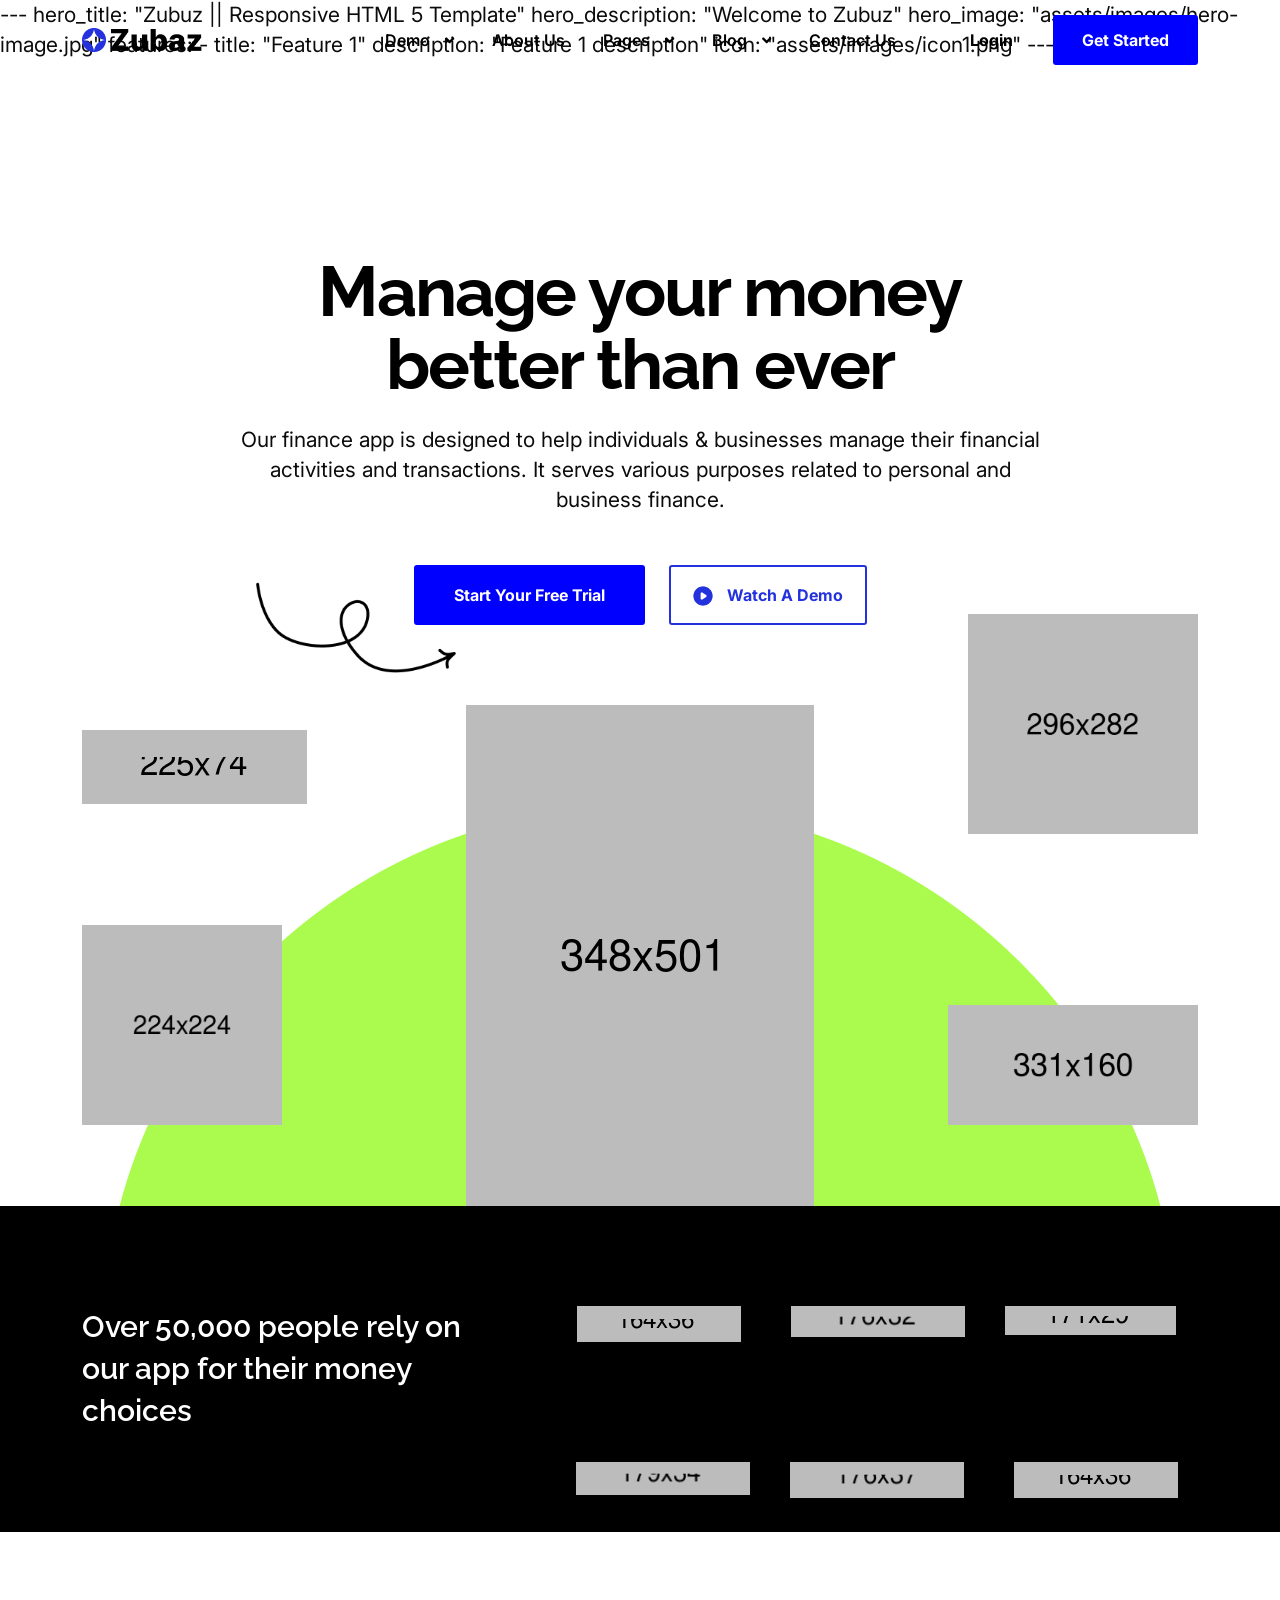
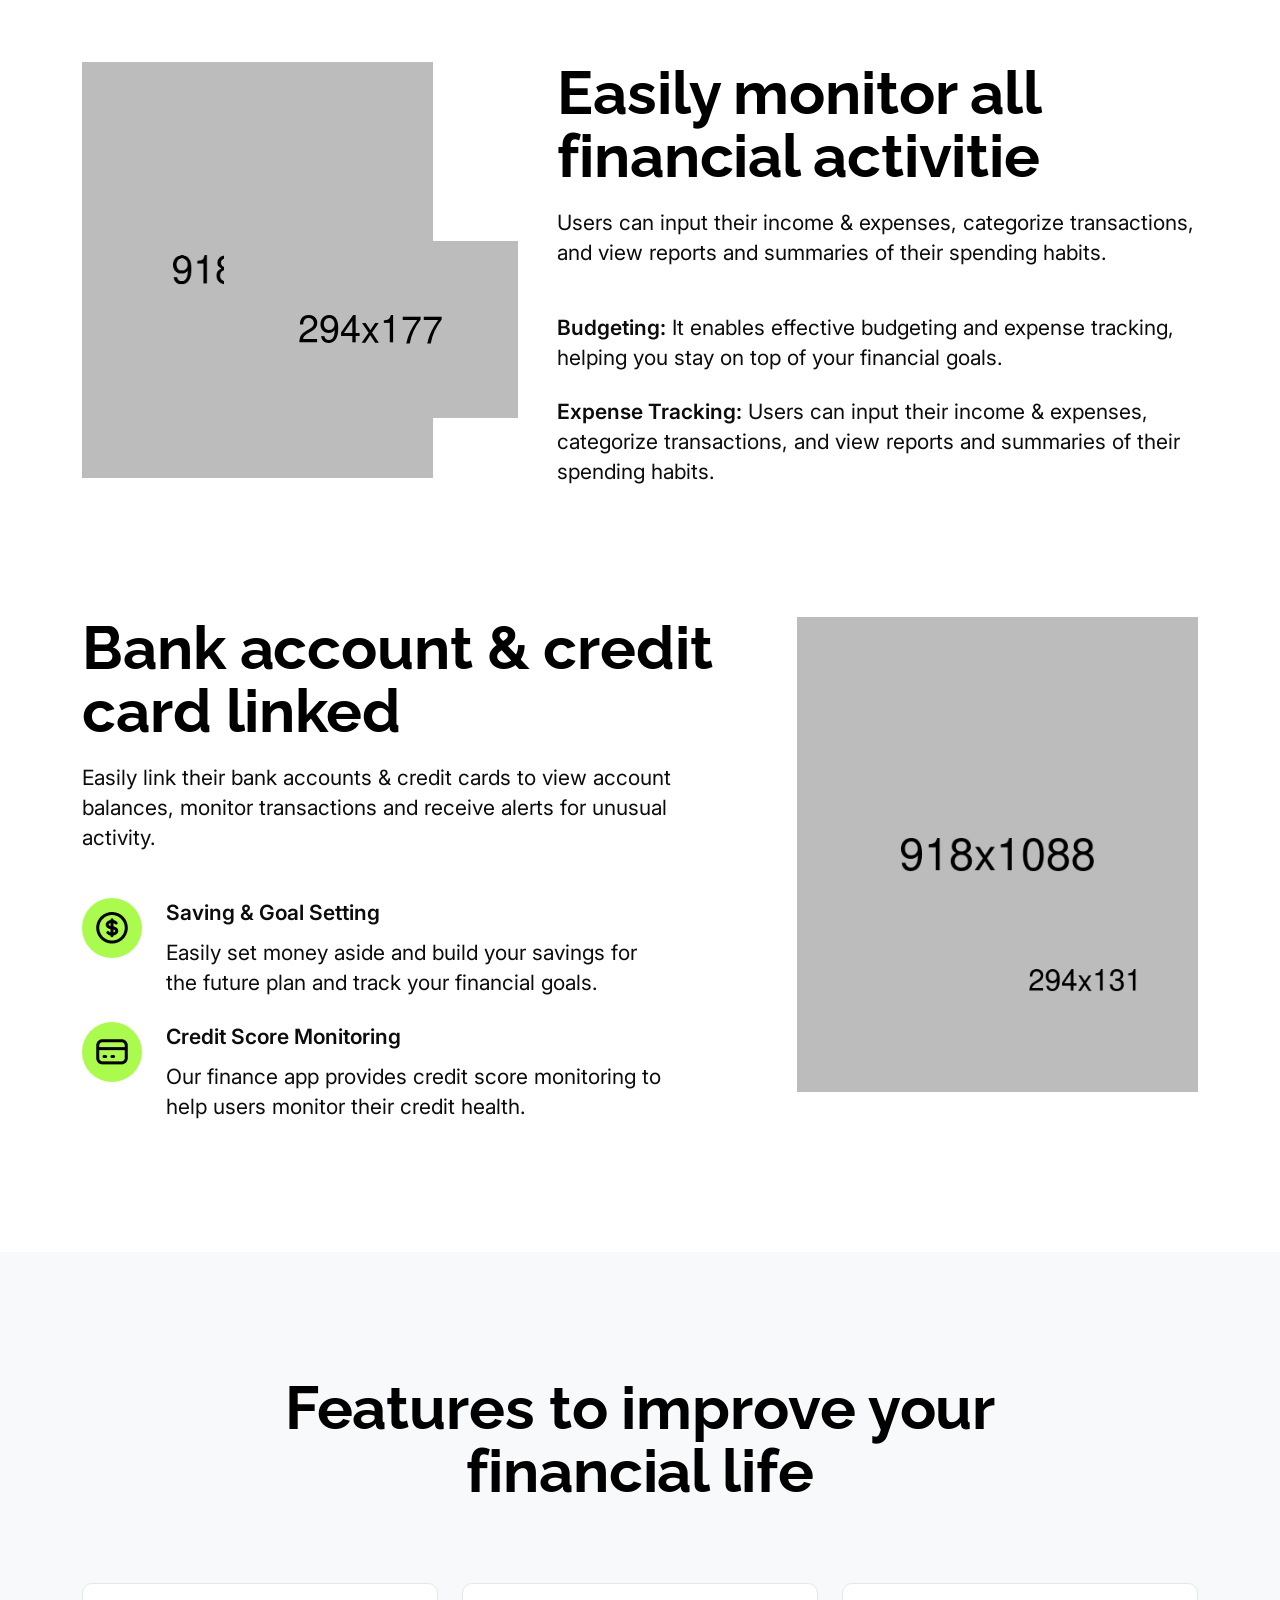
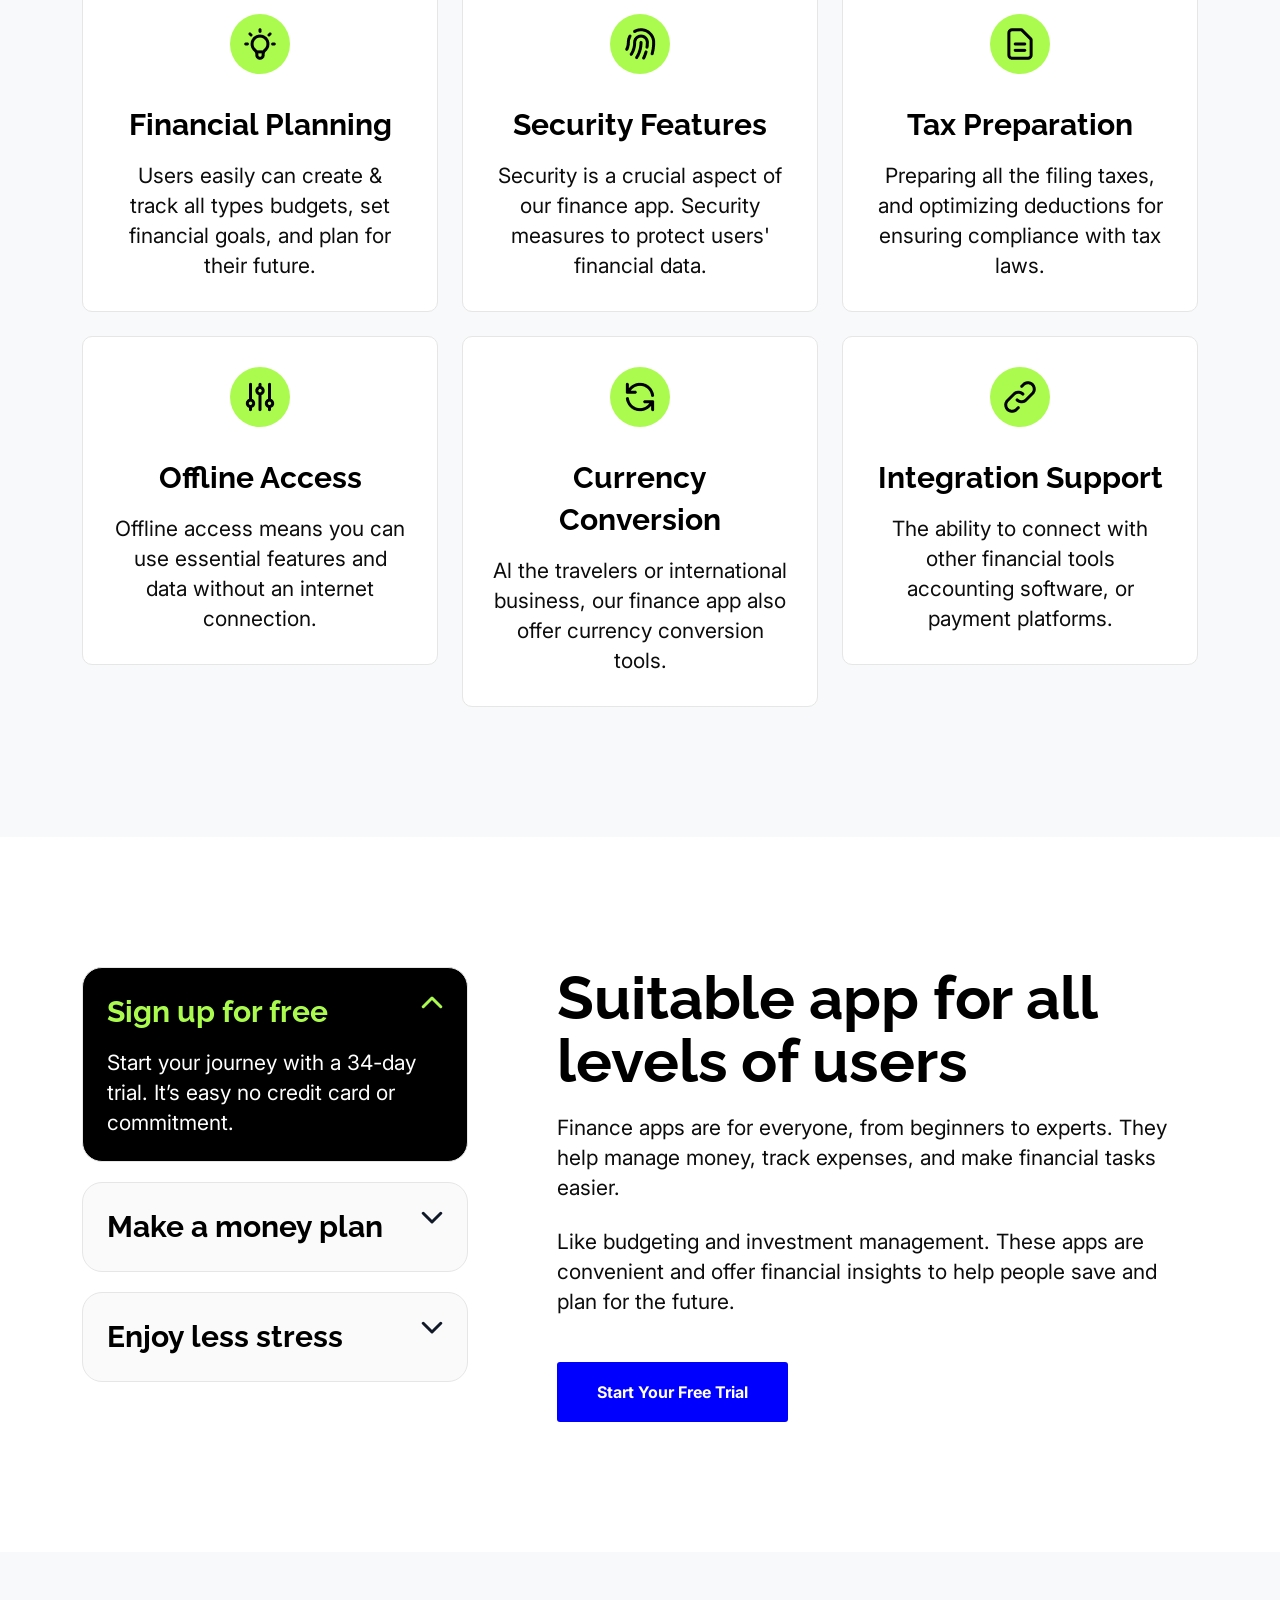
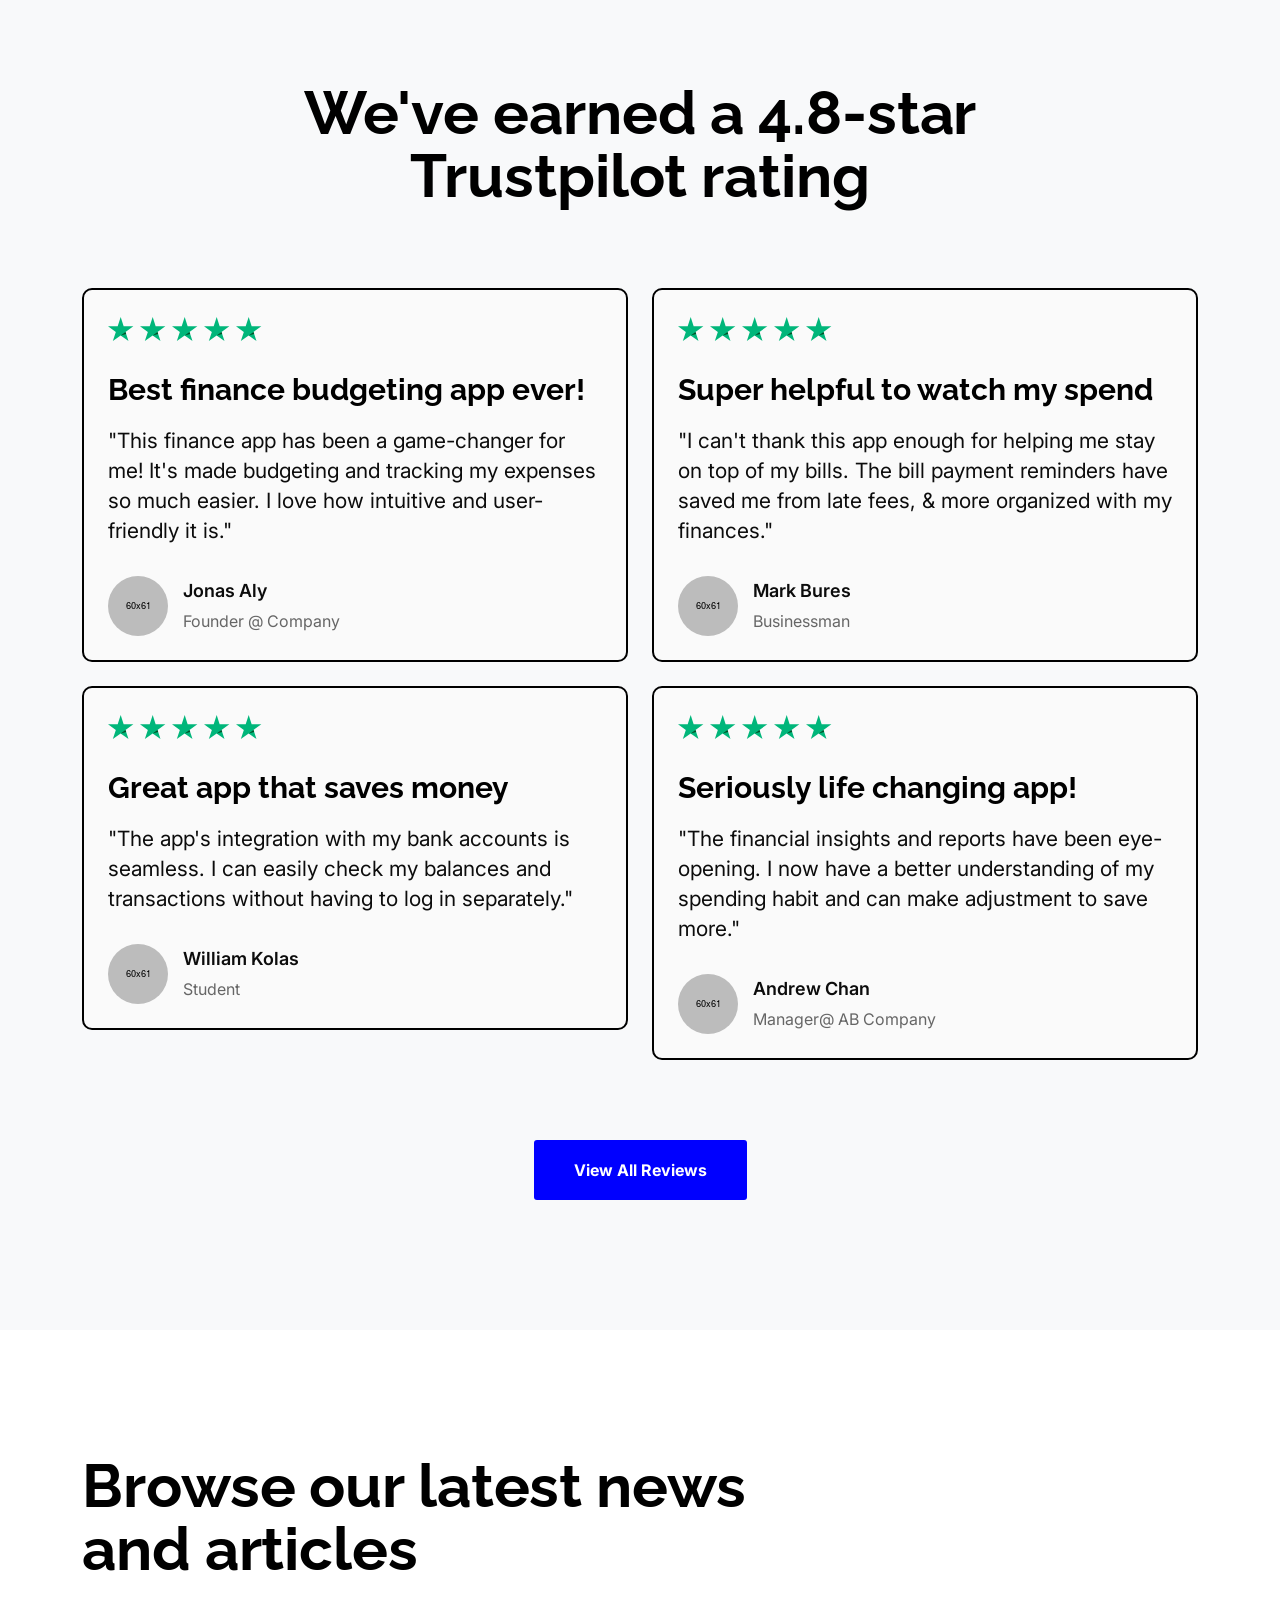
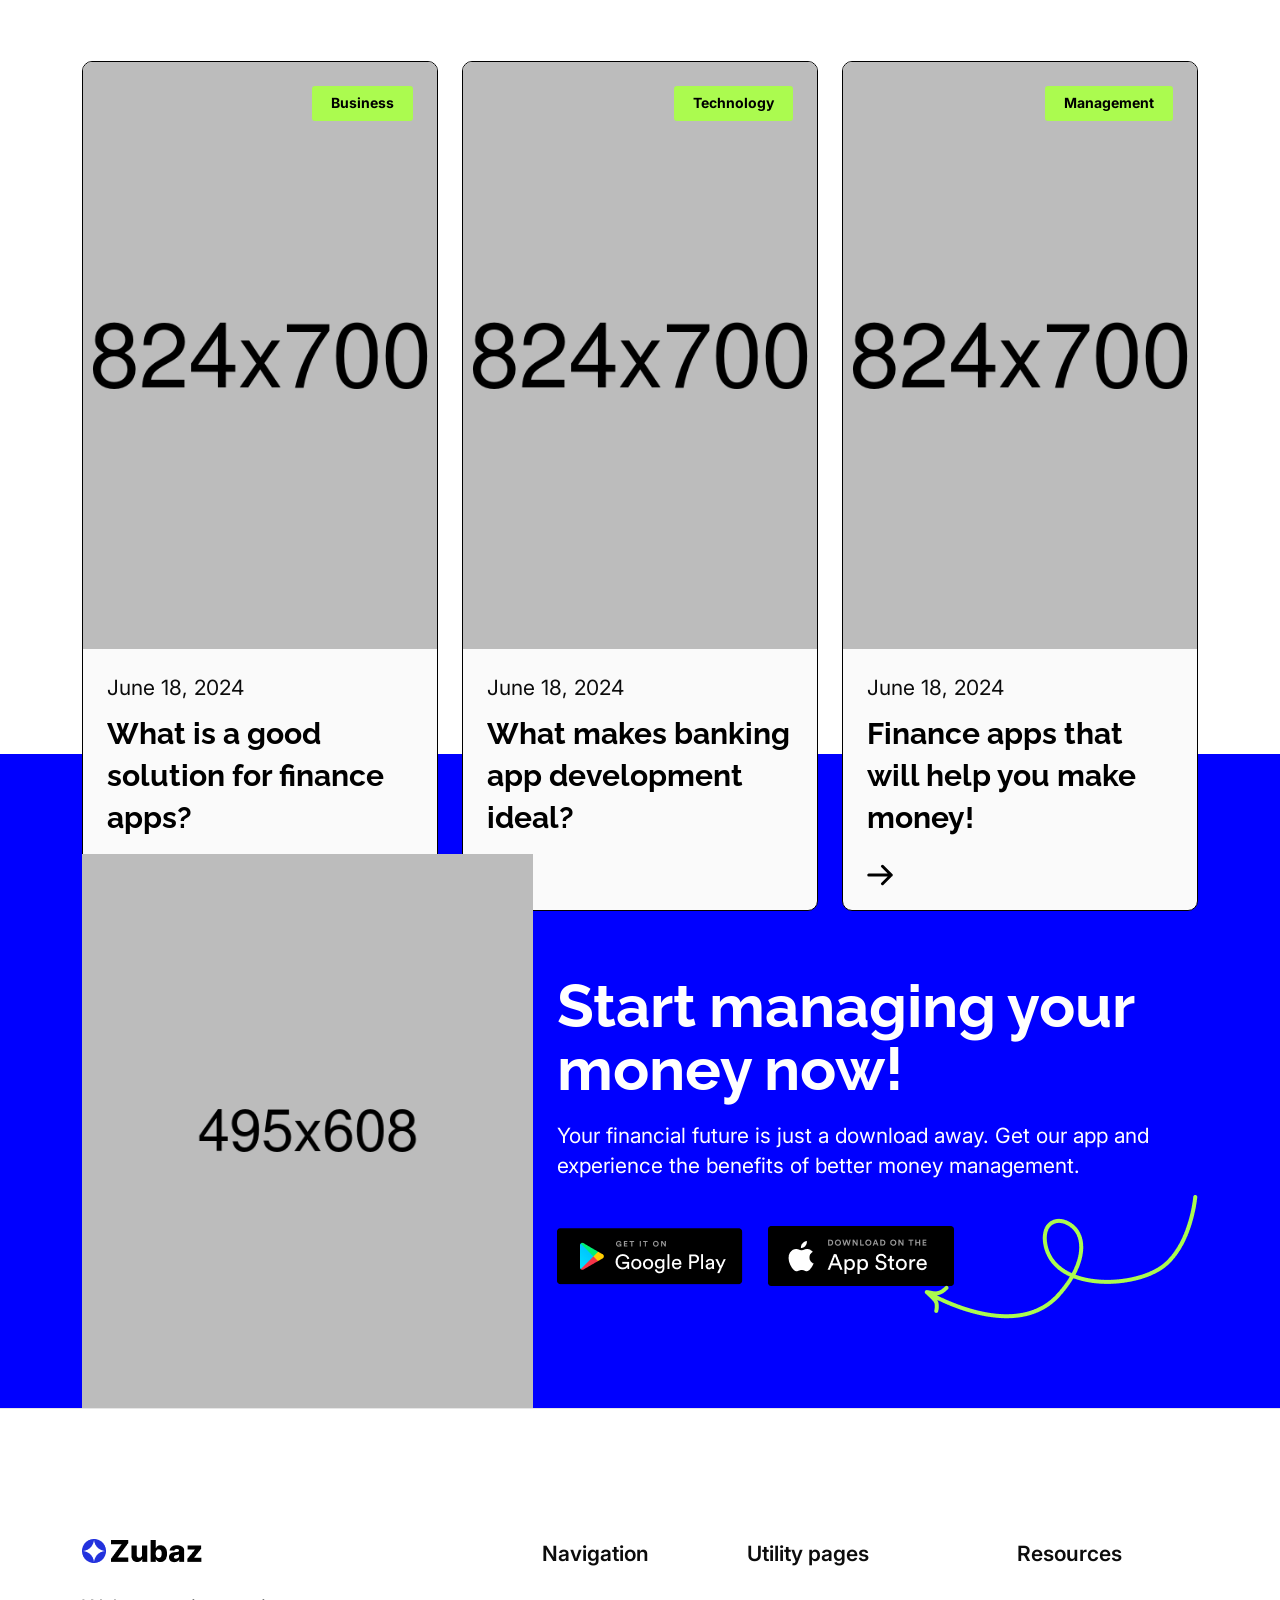
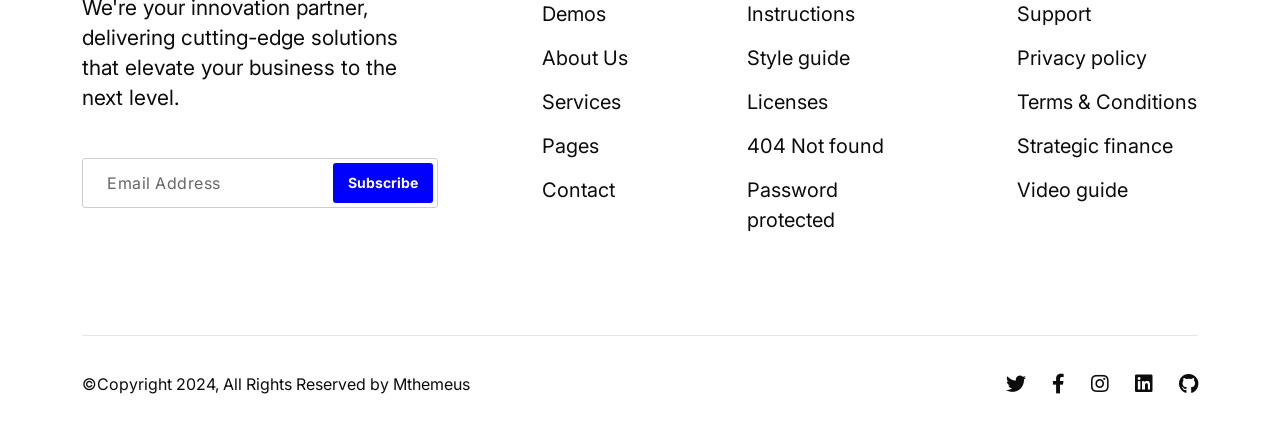
==== commit e3a7db8f: "fixed config of admin cms" ====
--- a/index.html
+++ b/index.html
@@ -1,3 +1,12 @@
+---
+hero_title: "Zubuz || Responsive HTML 5 Template"
+hero_description: "Welcome to Zubuz"
+hero_image: "assets/images/hero-image.jpg"
+features:
+  - title: "Feature 1"
+    description: "Feature 1 description"
+    icon: "assets/images/icon1.png"
+---
 <!DOCTYPE html>
 <html lang="en">
 
@@ -25,6 +34,8 @@
 
   <link rel="stylesheet" href="assets/css/main.css">
   <link rel="stylesheet" href="assets/css/app.min.css">
+
+  <script src="https://identity.netlify.com/v1/netlify-identity-widget.js"></script>
 </head>
 
 <body class="light">
@@ -951,6 +962,17 @@
 
   <script src="assets/js/app.js"></script>
 
+  <script>
+    if (window.netlifyIdentity) {
+      window.netlifyIdentity.on("init", user => {
+        if (!user) {
+          window.netlifyIdentity.on("login", () => {
+            document.location.href = "/admin/";
+          });
+        }
+      });
+    }
+  </script>
 
 </body>
 </html>
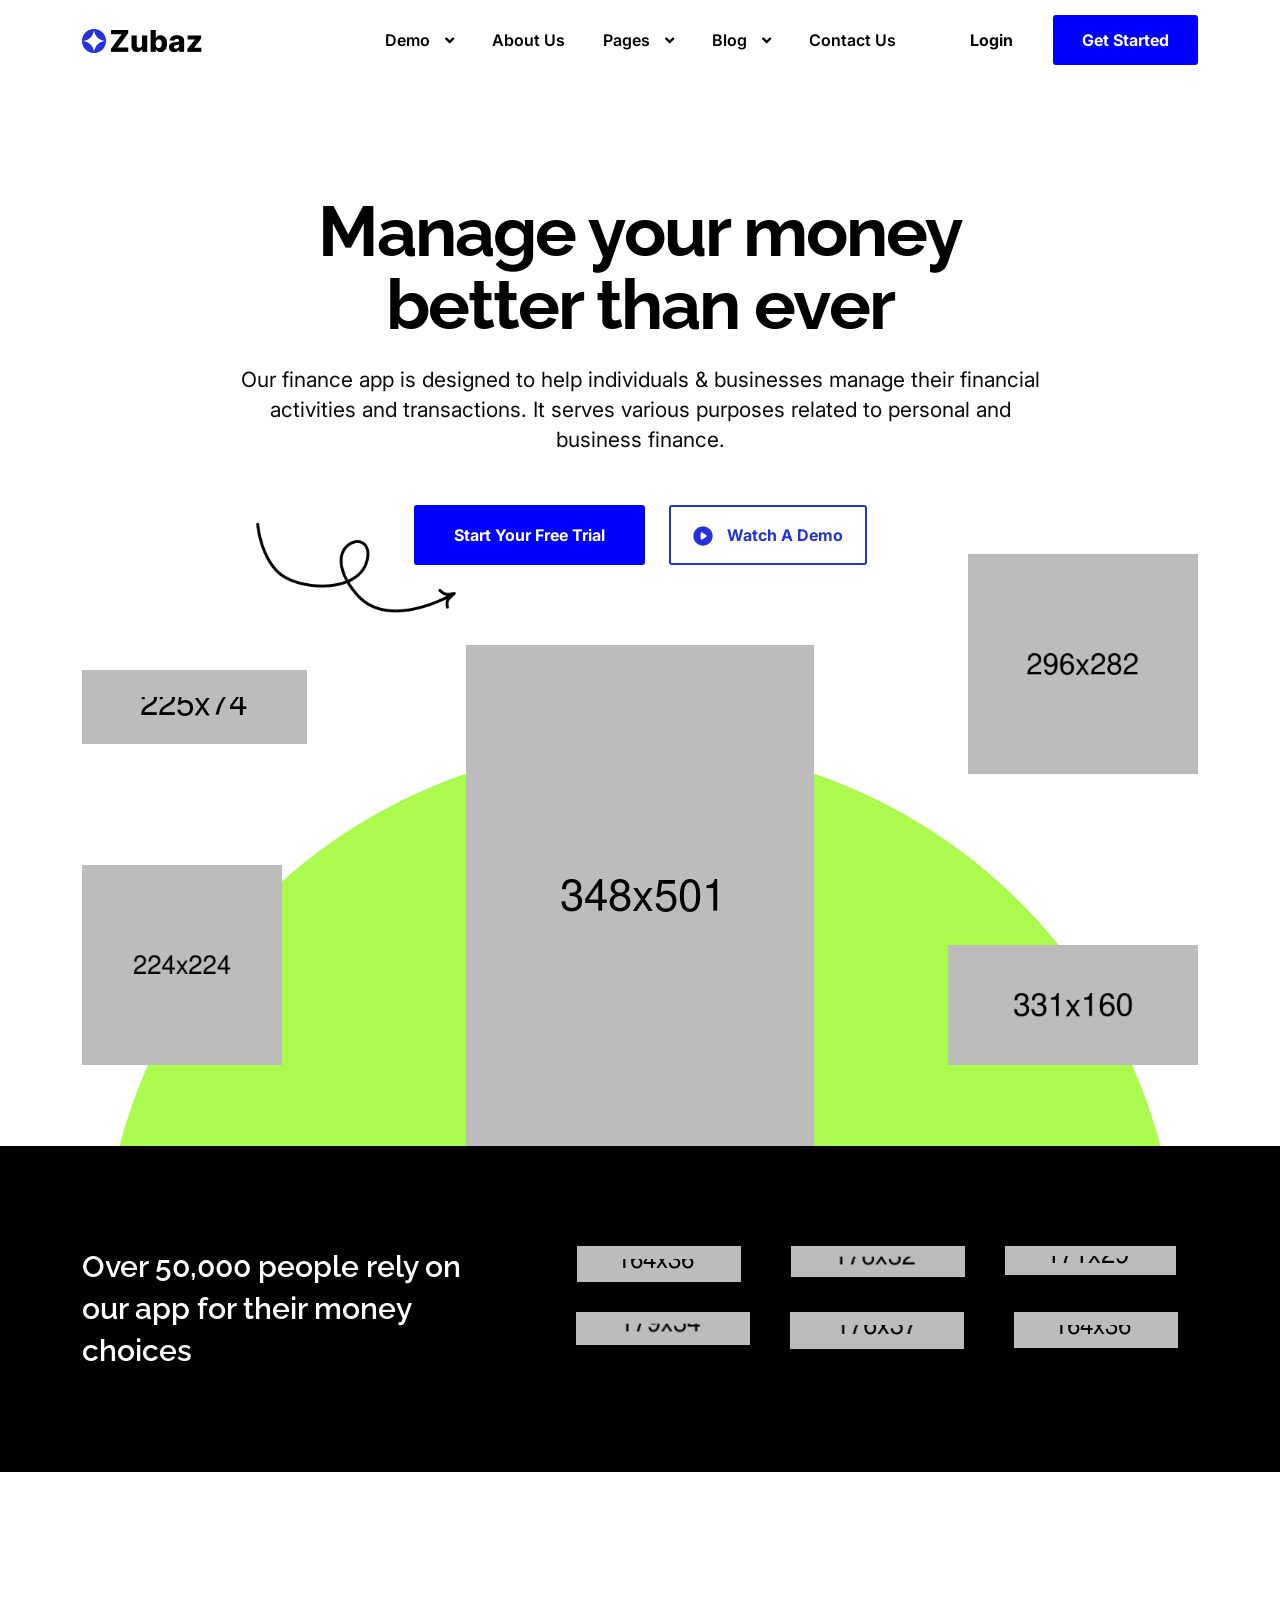
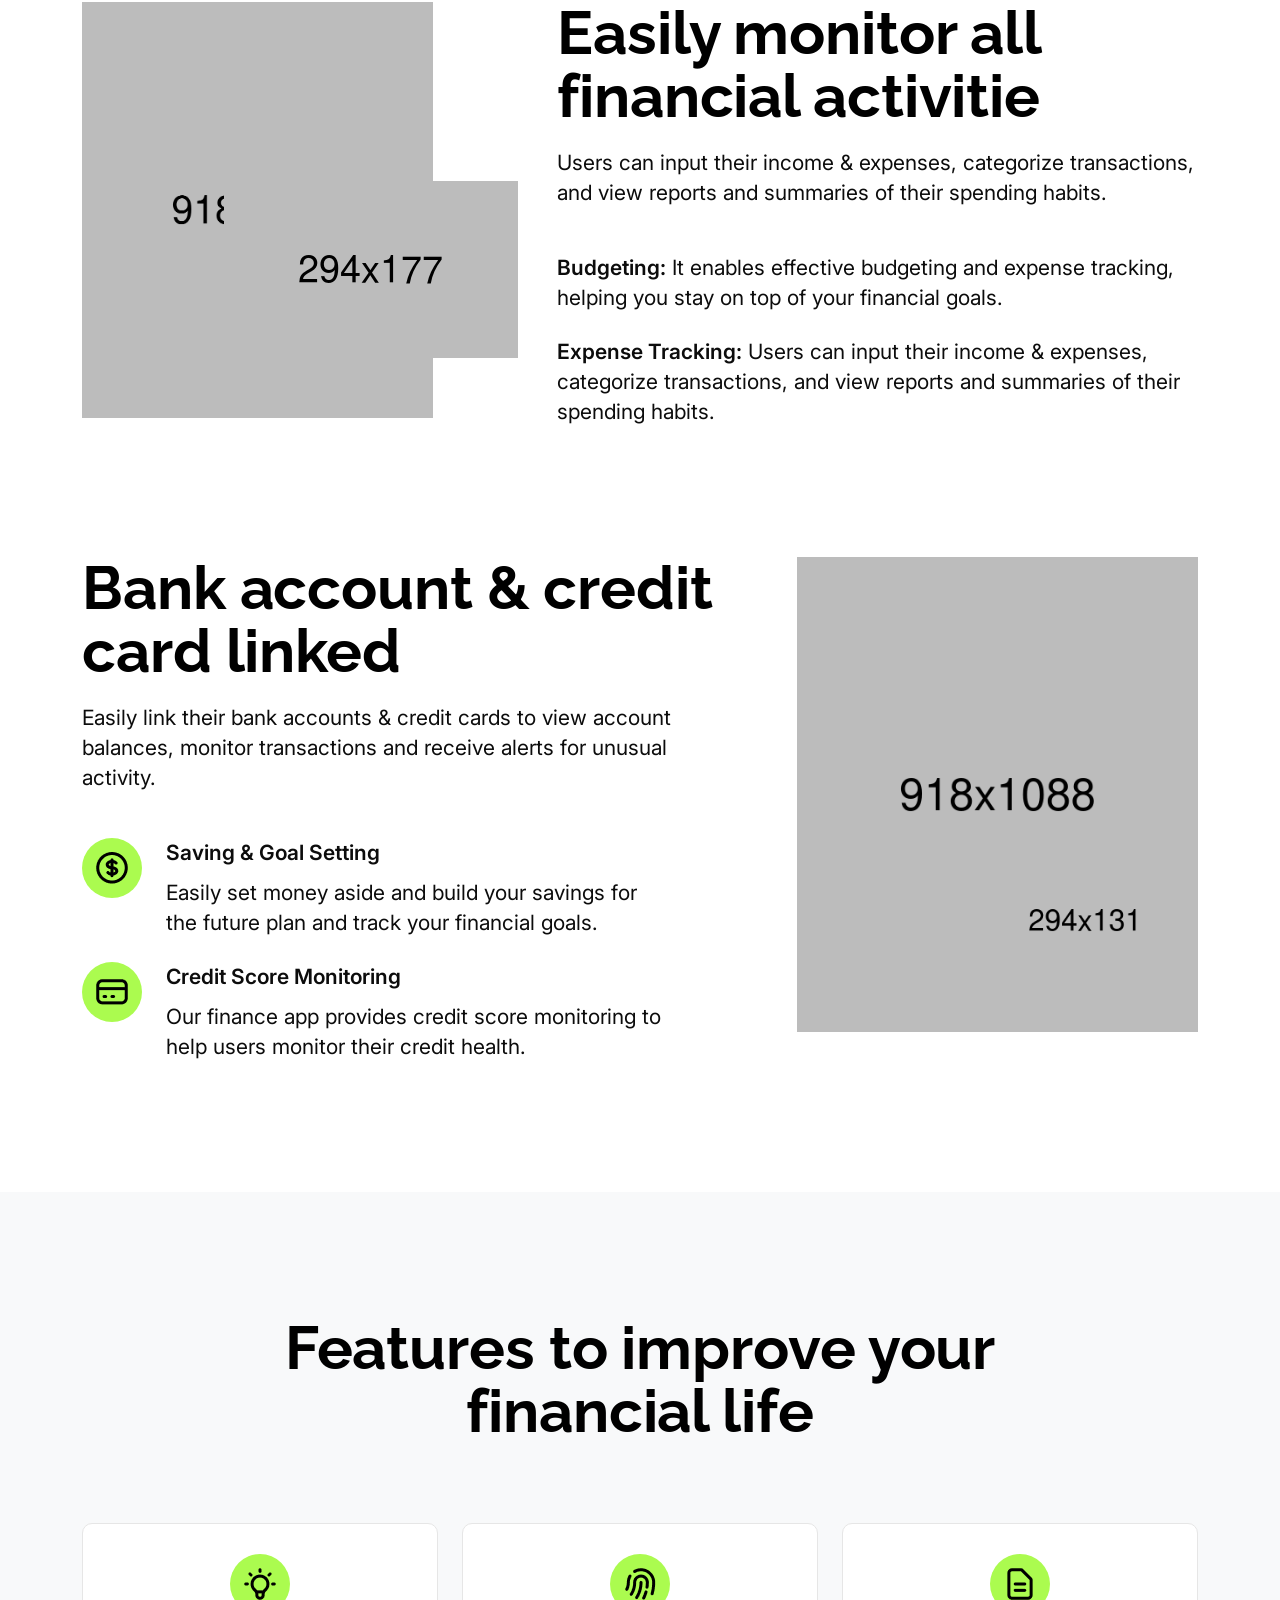
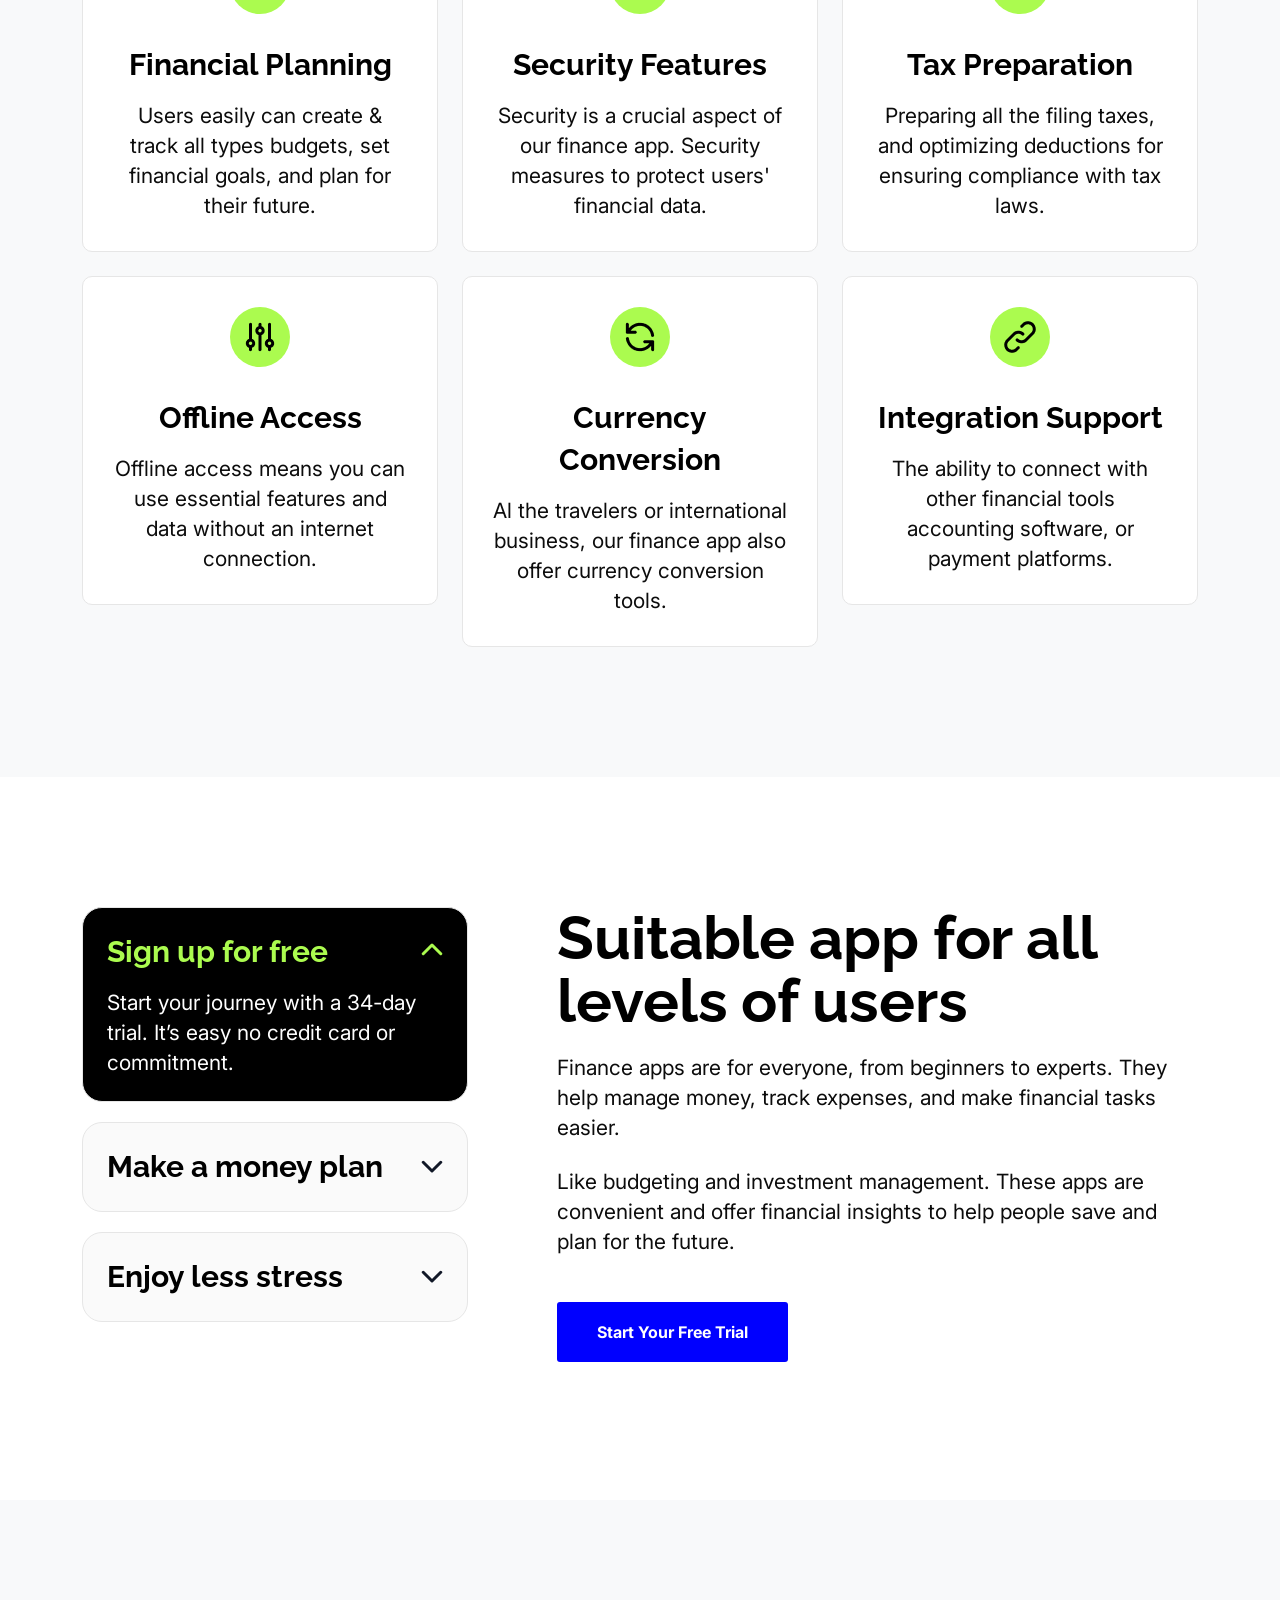
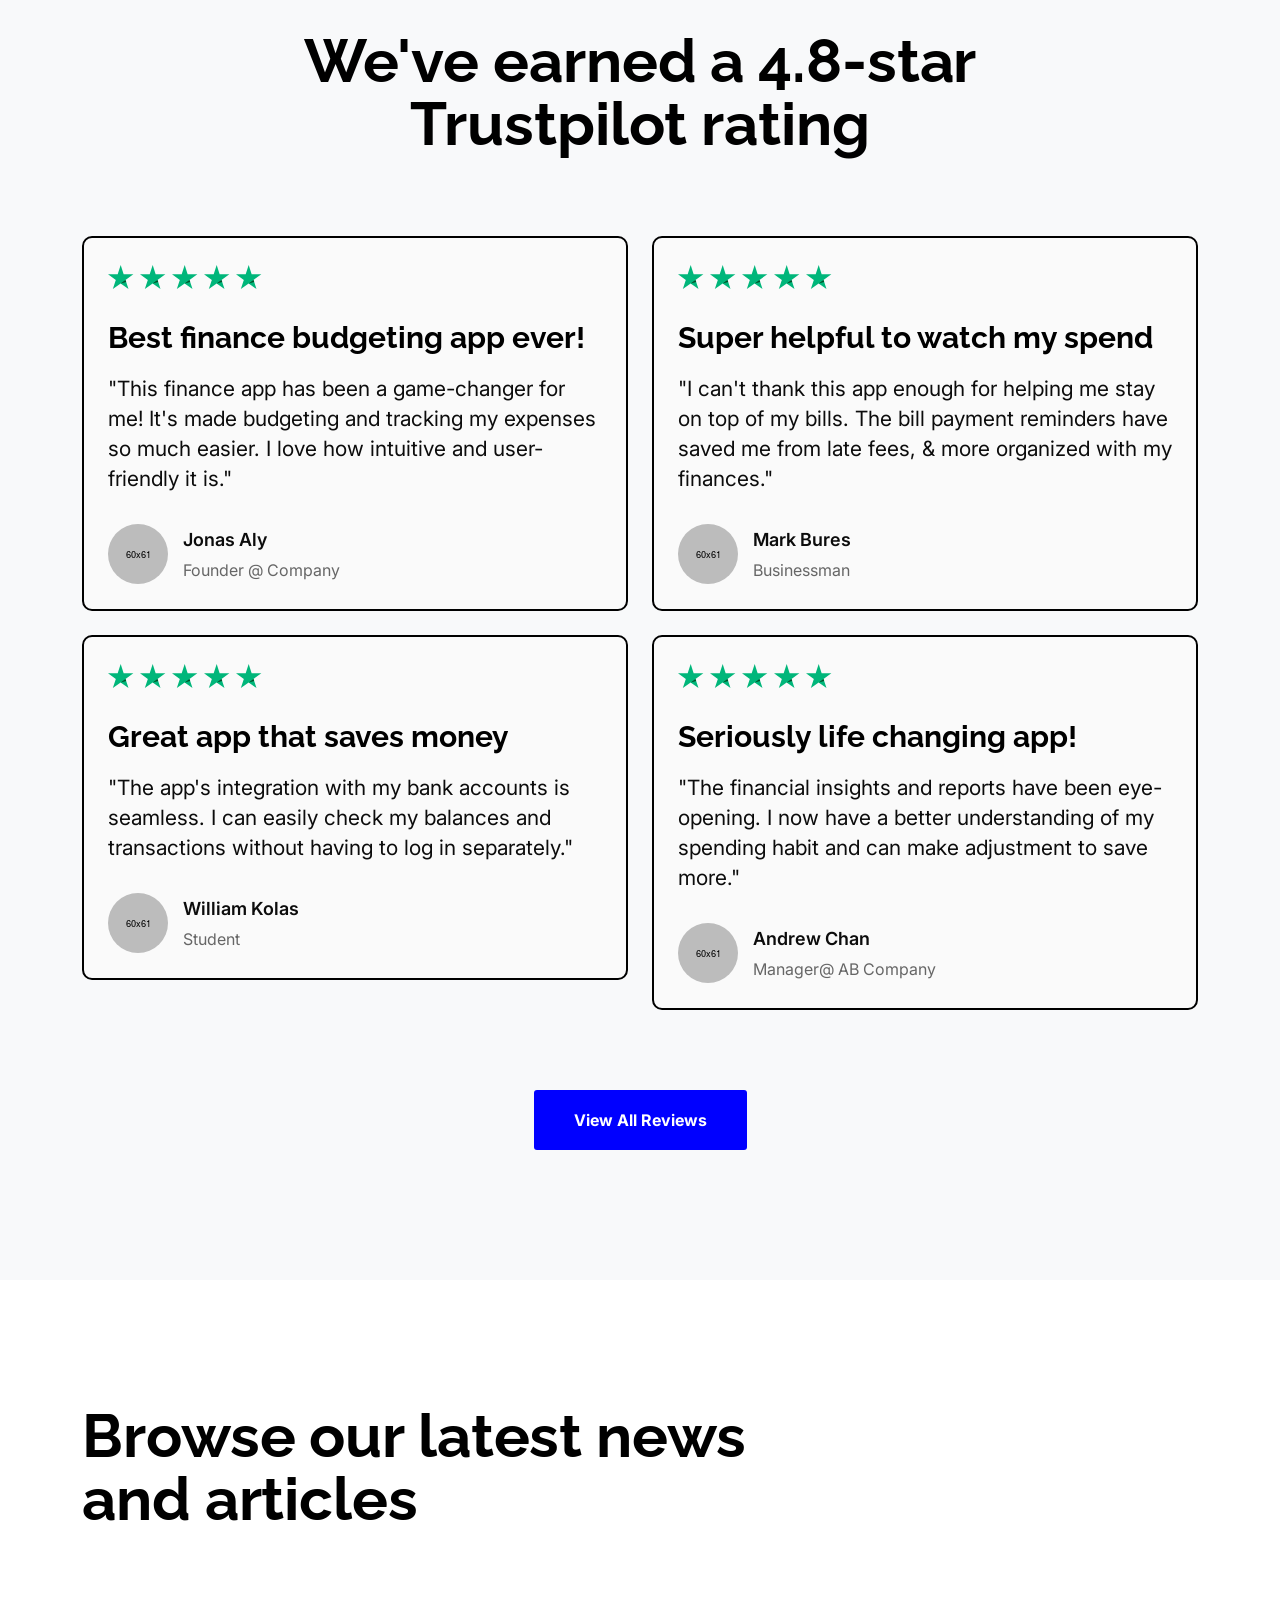
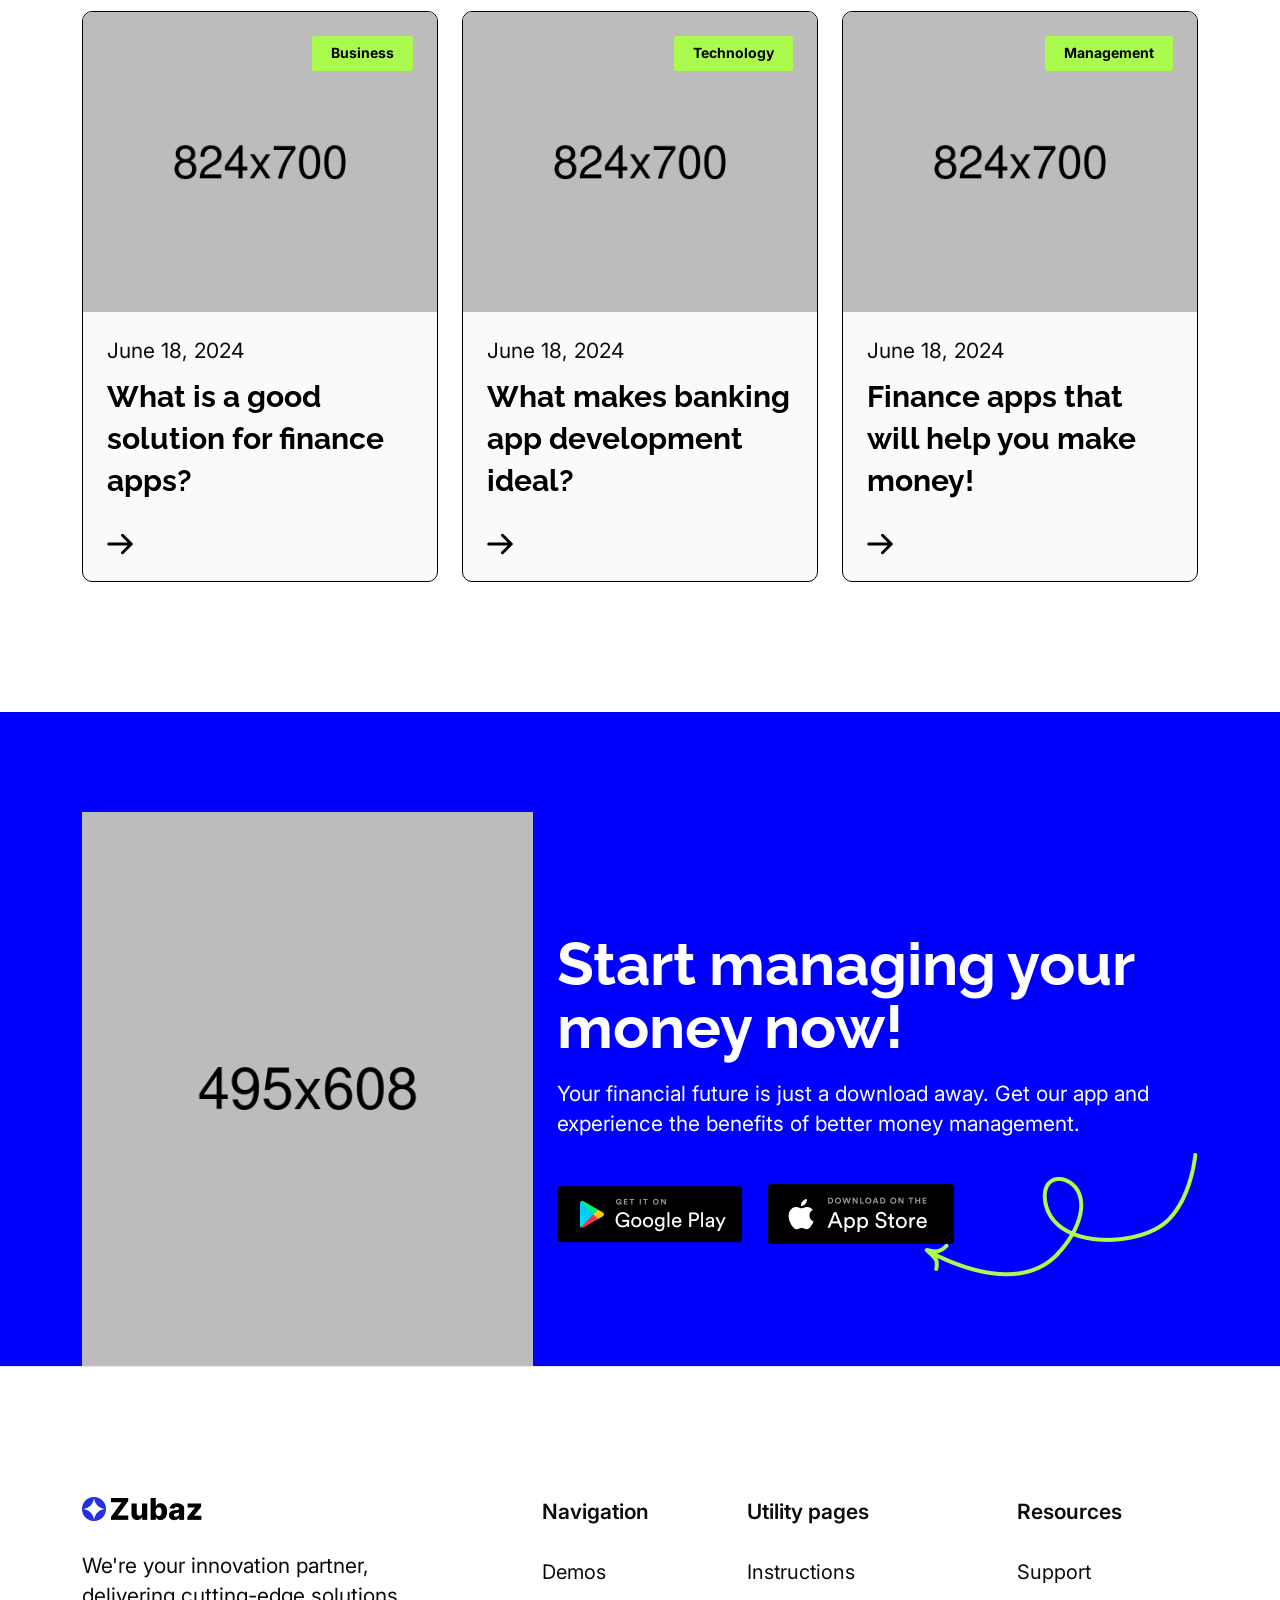
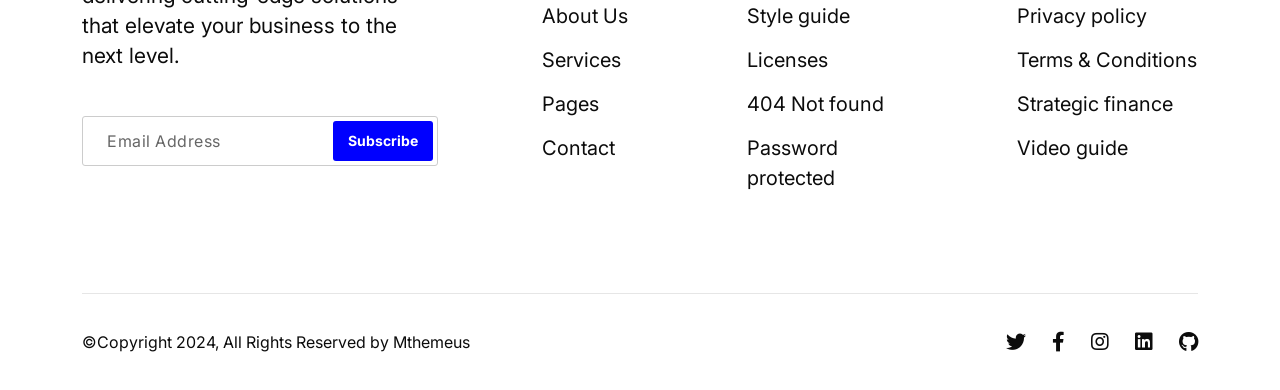
==== commit 48e16720: "removed unnecessary content" ====
--- a/index.html
+++ b/index.html
@@ -1,12 +1,3 @@
----
-hero_title: "Zubuz || Responsive HTML 5 Template"
-hero_description: "Welcome to Zubuz"
-hero_image: "assets/images/hero-image.jpg"
-features:
-  - title: "Feature 1"
-    description: "Feature 1 description"
-    icon: "assets/images/icon1.png"
----
 <!DOCTYPE html>
 <html lang="en">
 
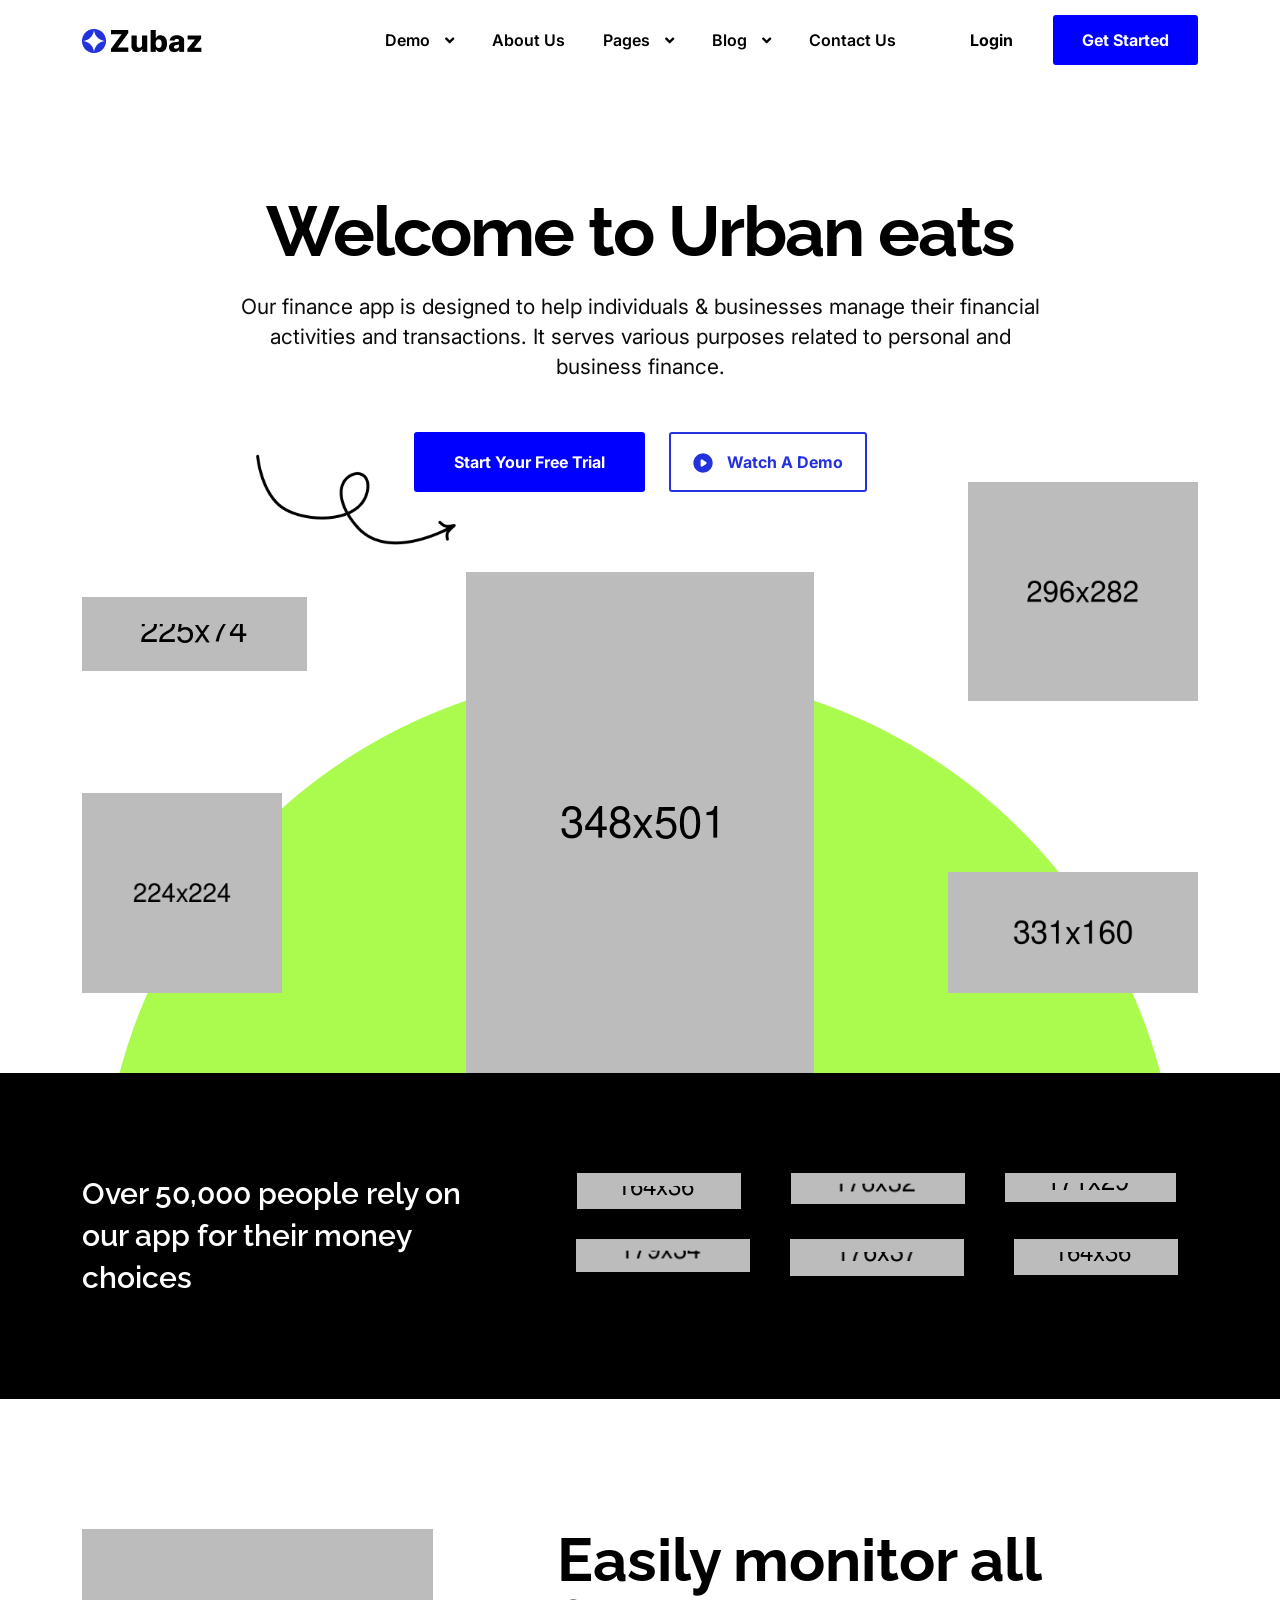
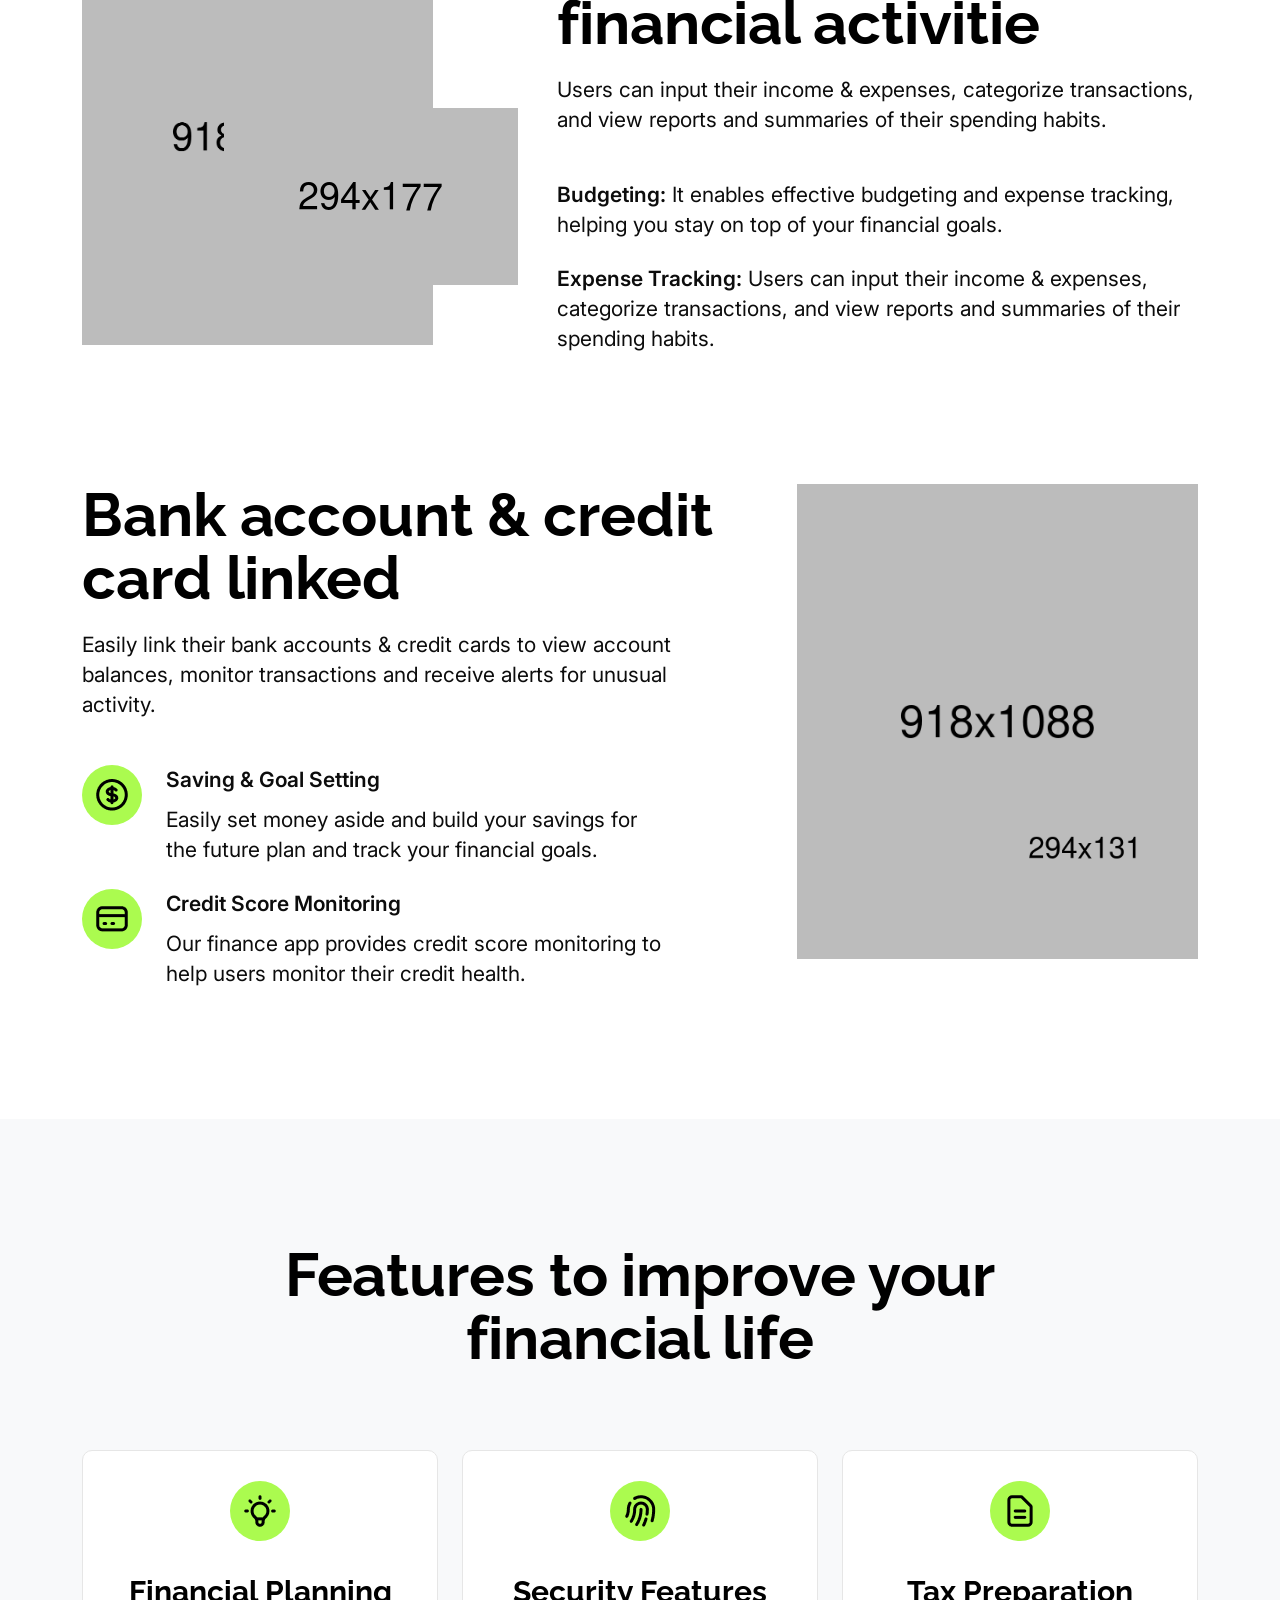
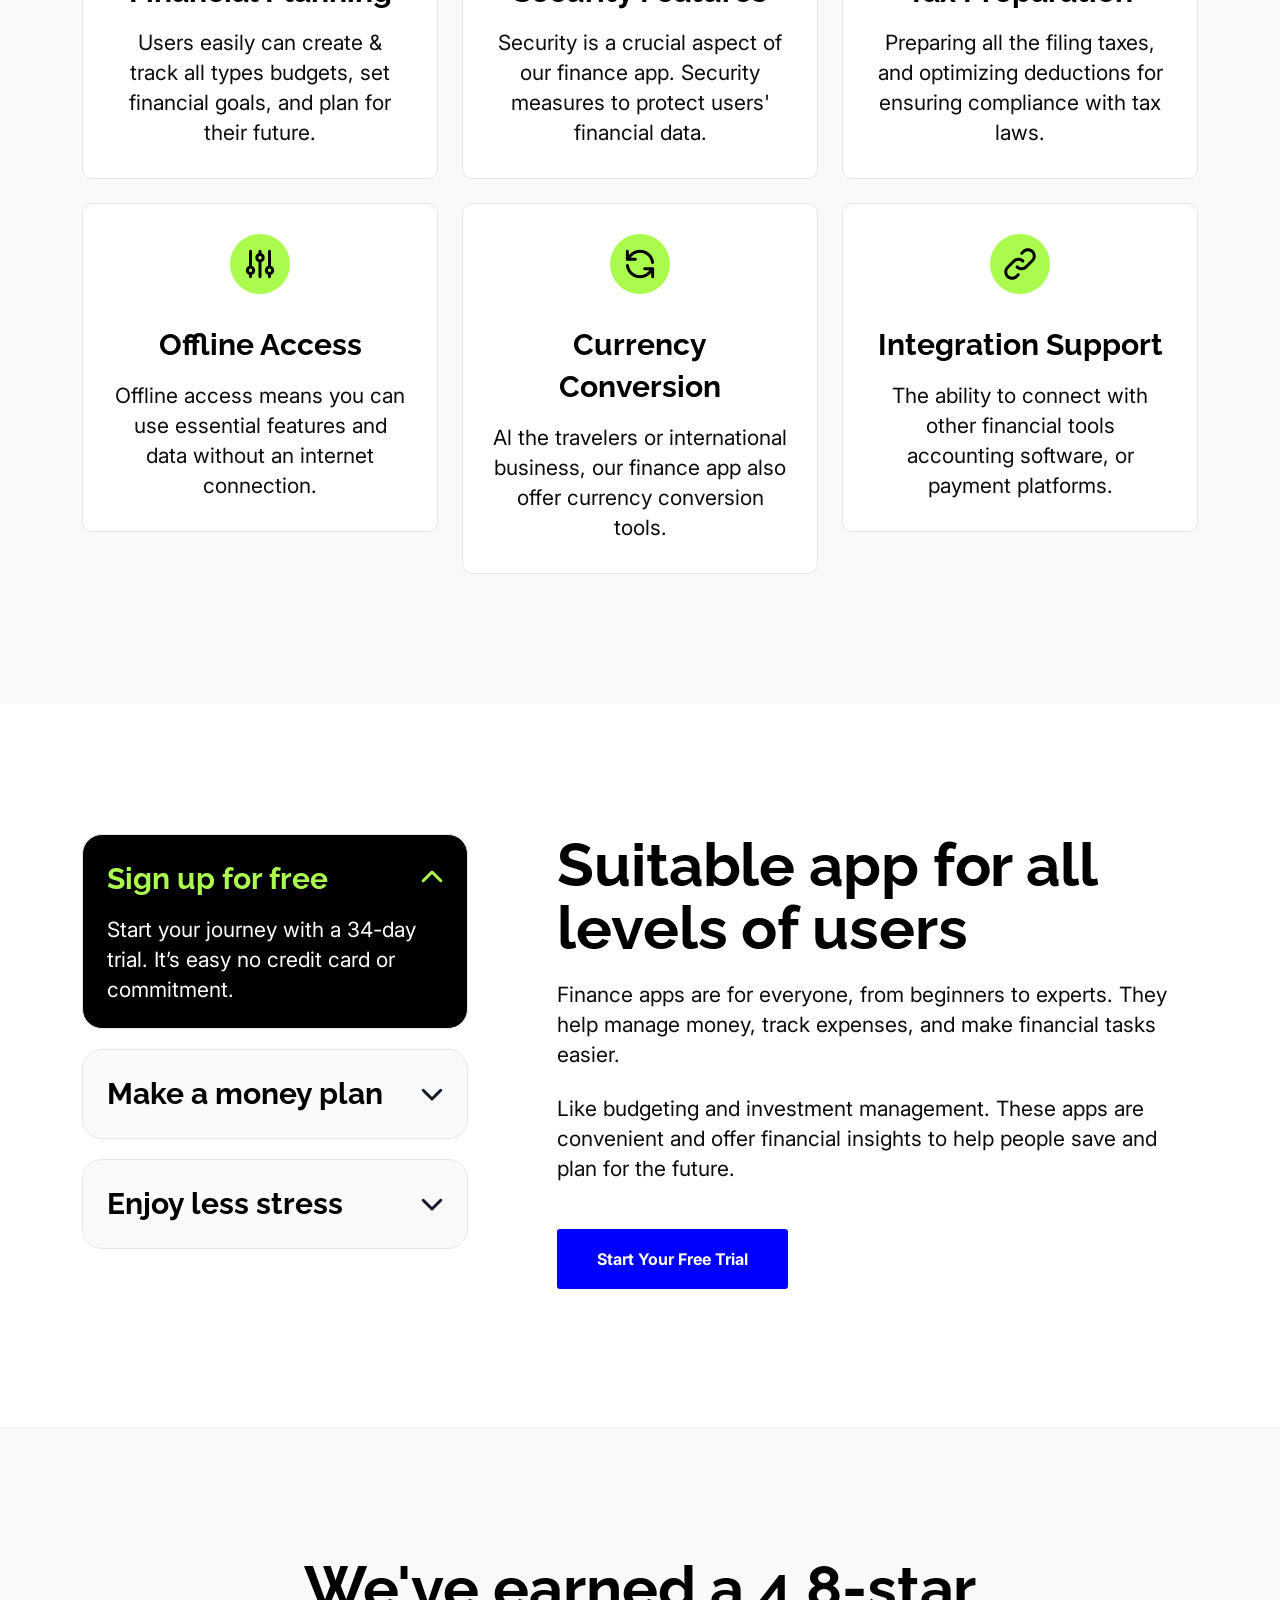
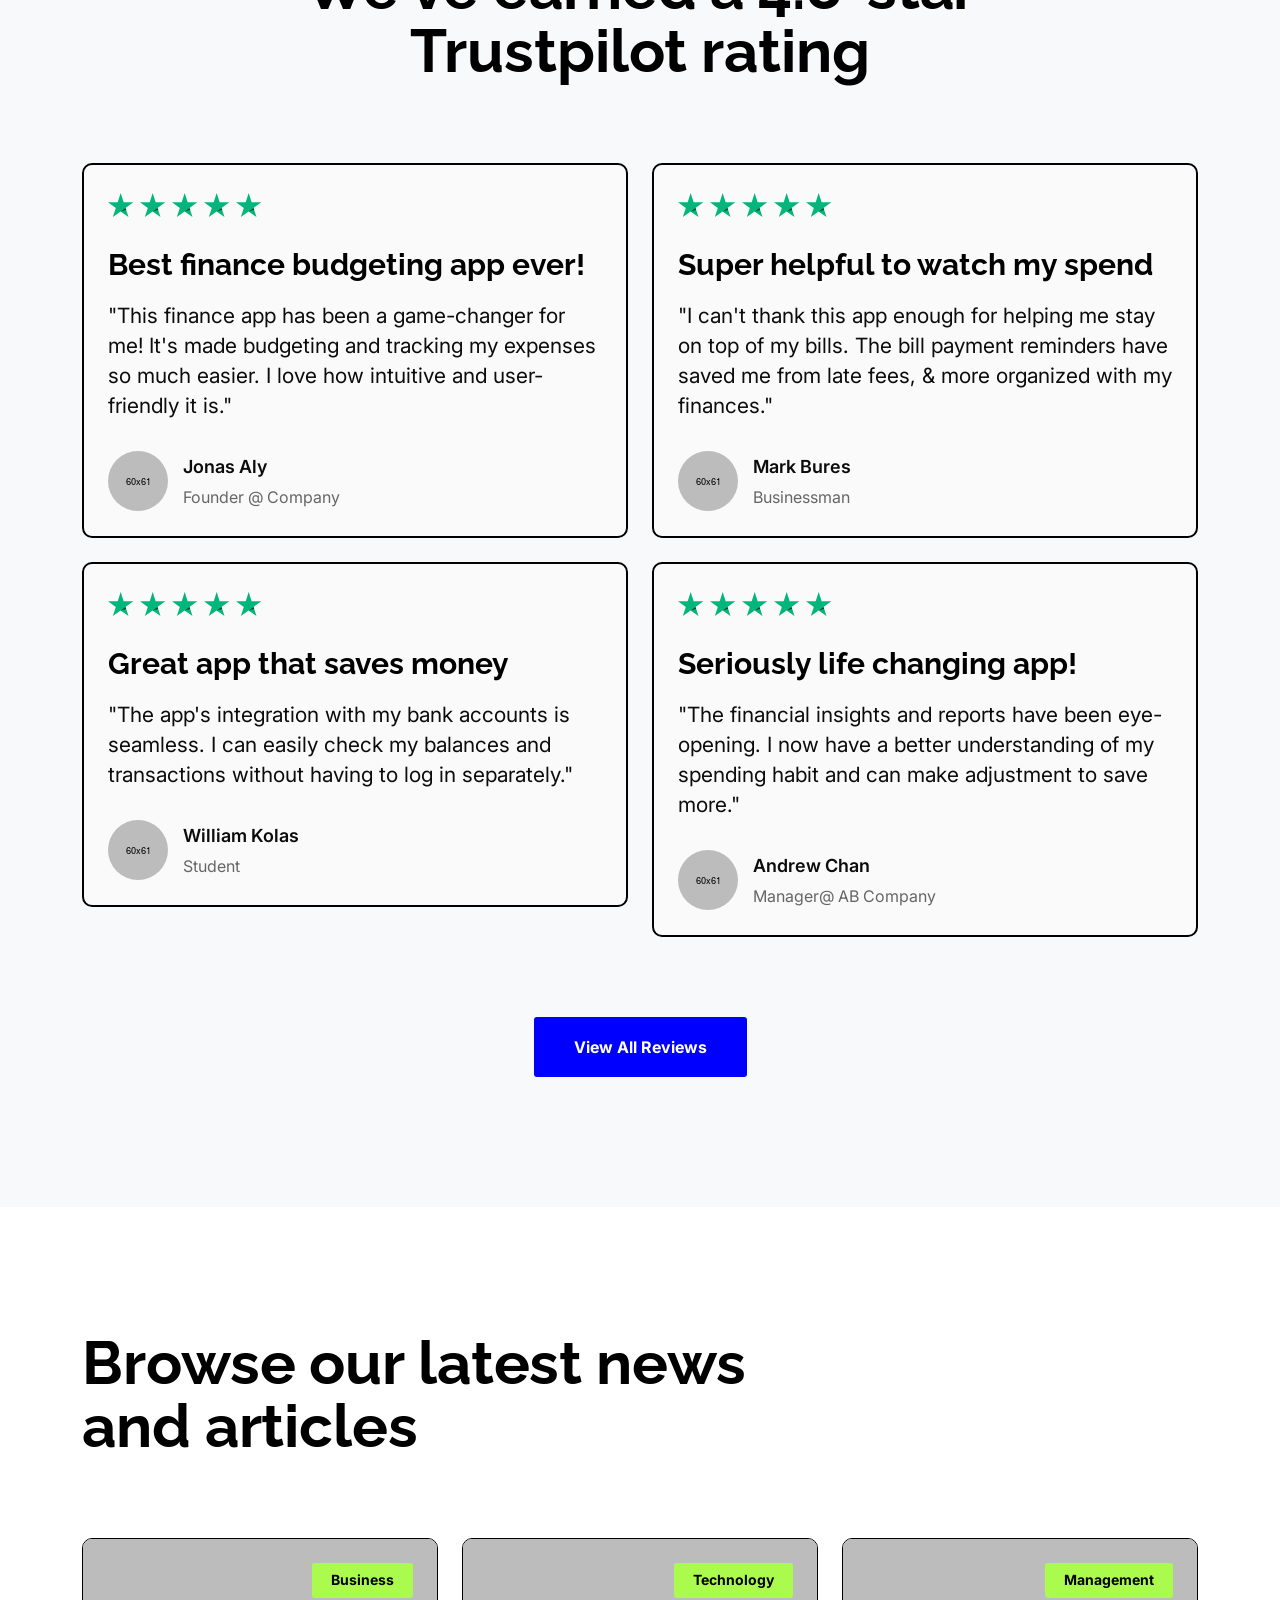
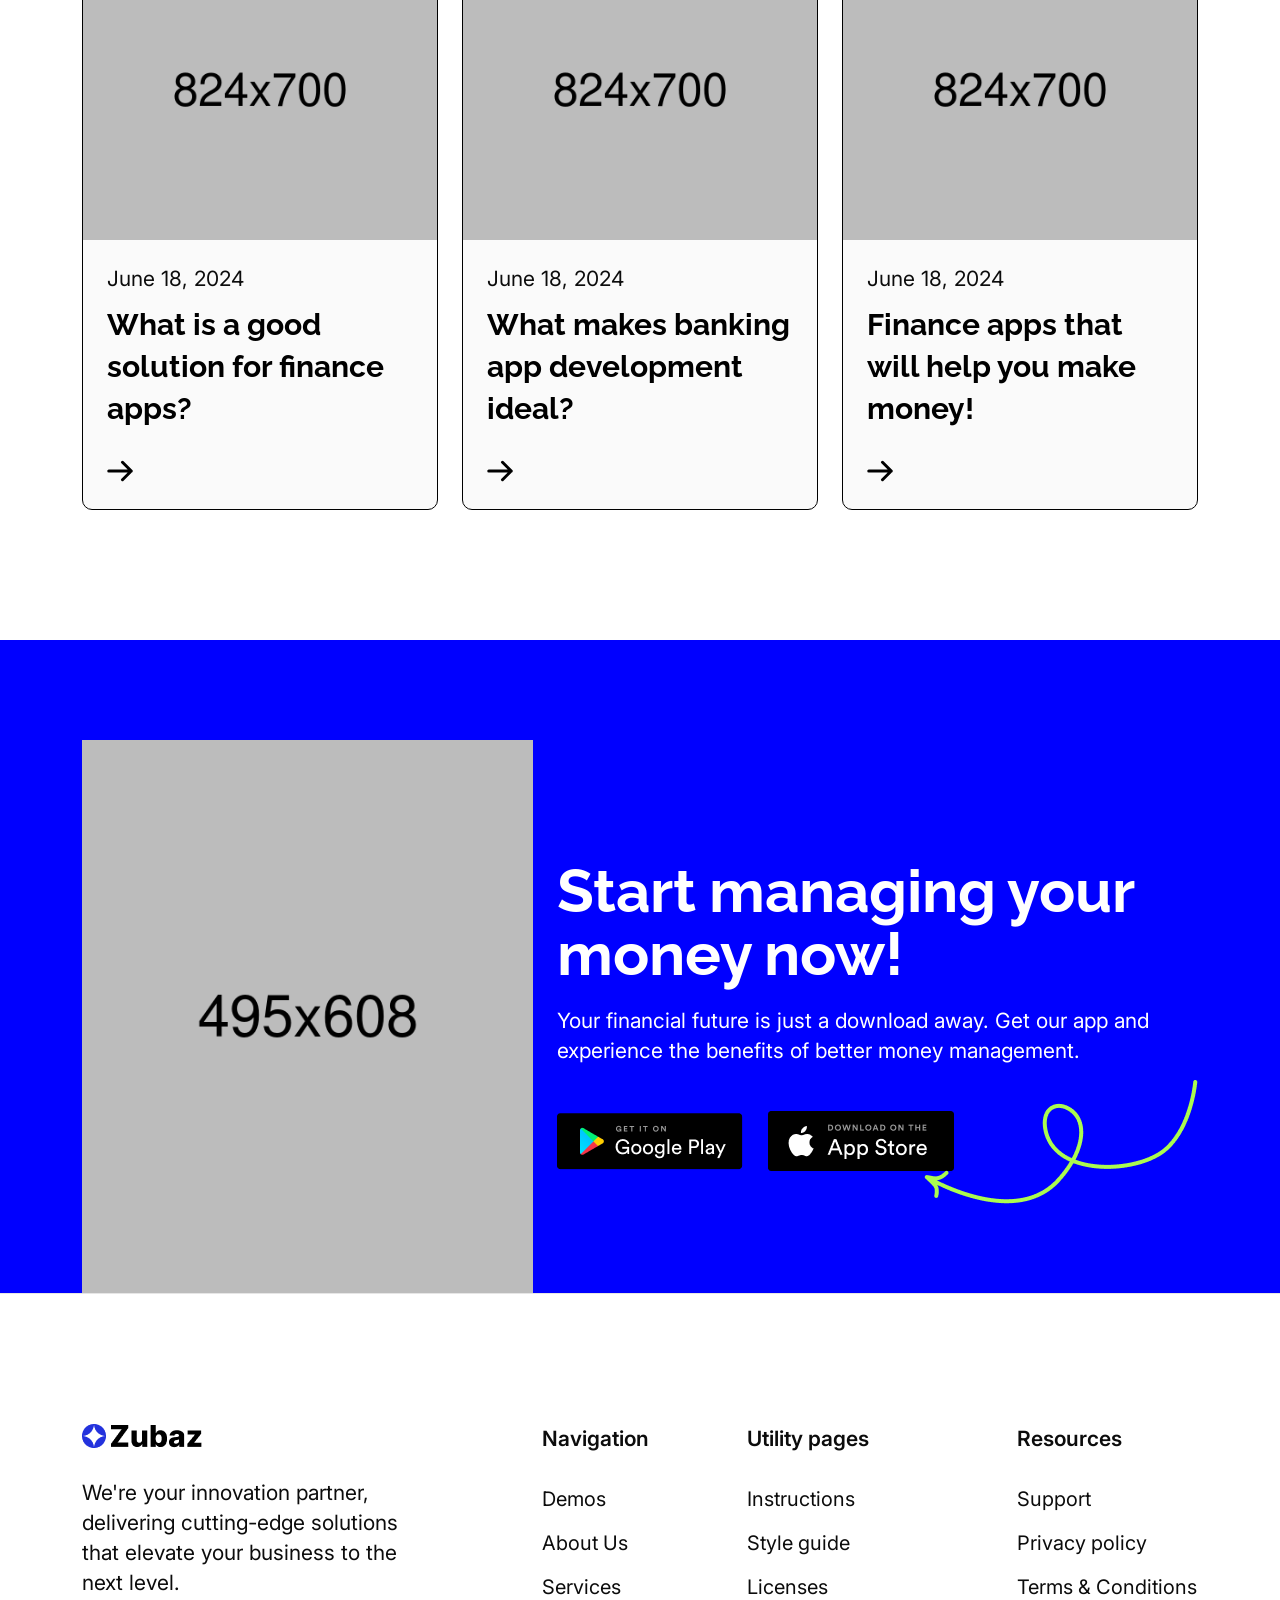
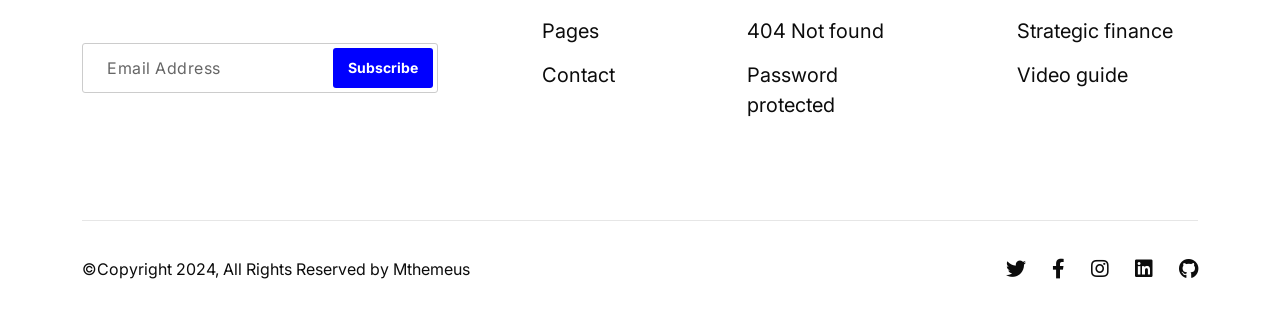
==== commit c60a0cbe: "changed the name" ====
--- a/index.html
+++ b/index.html
@@ -300,7 +300,7 @@
   <div class="zubuz-hero-section" style="background-image: url(assets/images/v1/hero-shape1.png)">
     <div class="container">
       <div class="zubuz-hero-content center position-relative">
-        <h1>Manage your money better than ever</h1>
+        <h1>Welcome to Urban eats</h1>
         <p>Our finance app is designed to help individuals & businesses manage their financial activities and transactions. It serves various purposes related to personal and business finance.</p>
         <div class="zubuz-hero-btn-wrap center">
           <a class="zubuz-default-btn" href="contact-us.html"> <span>Start Your Free Trial</span> </a>
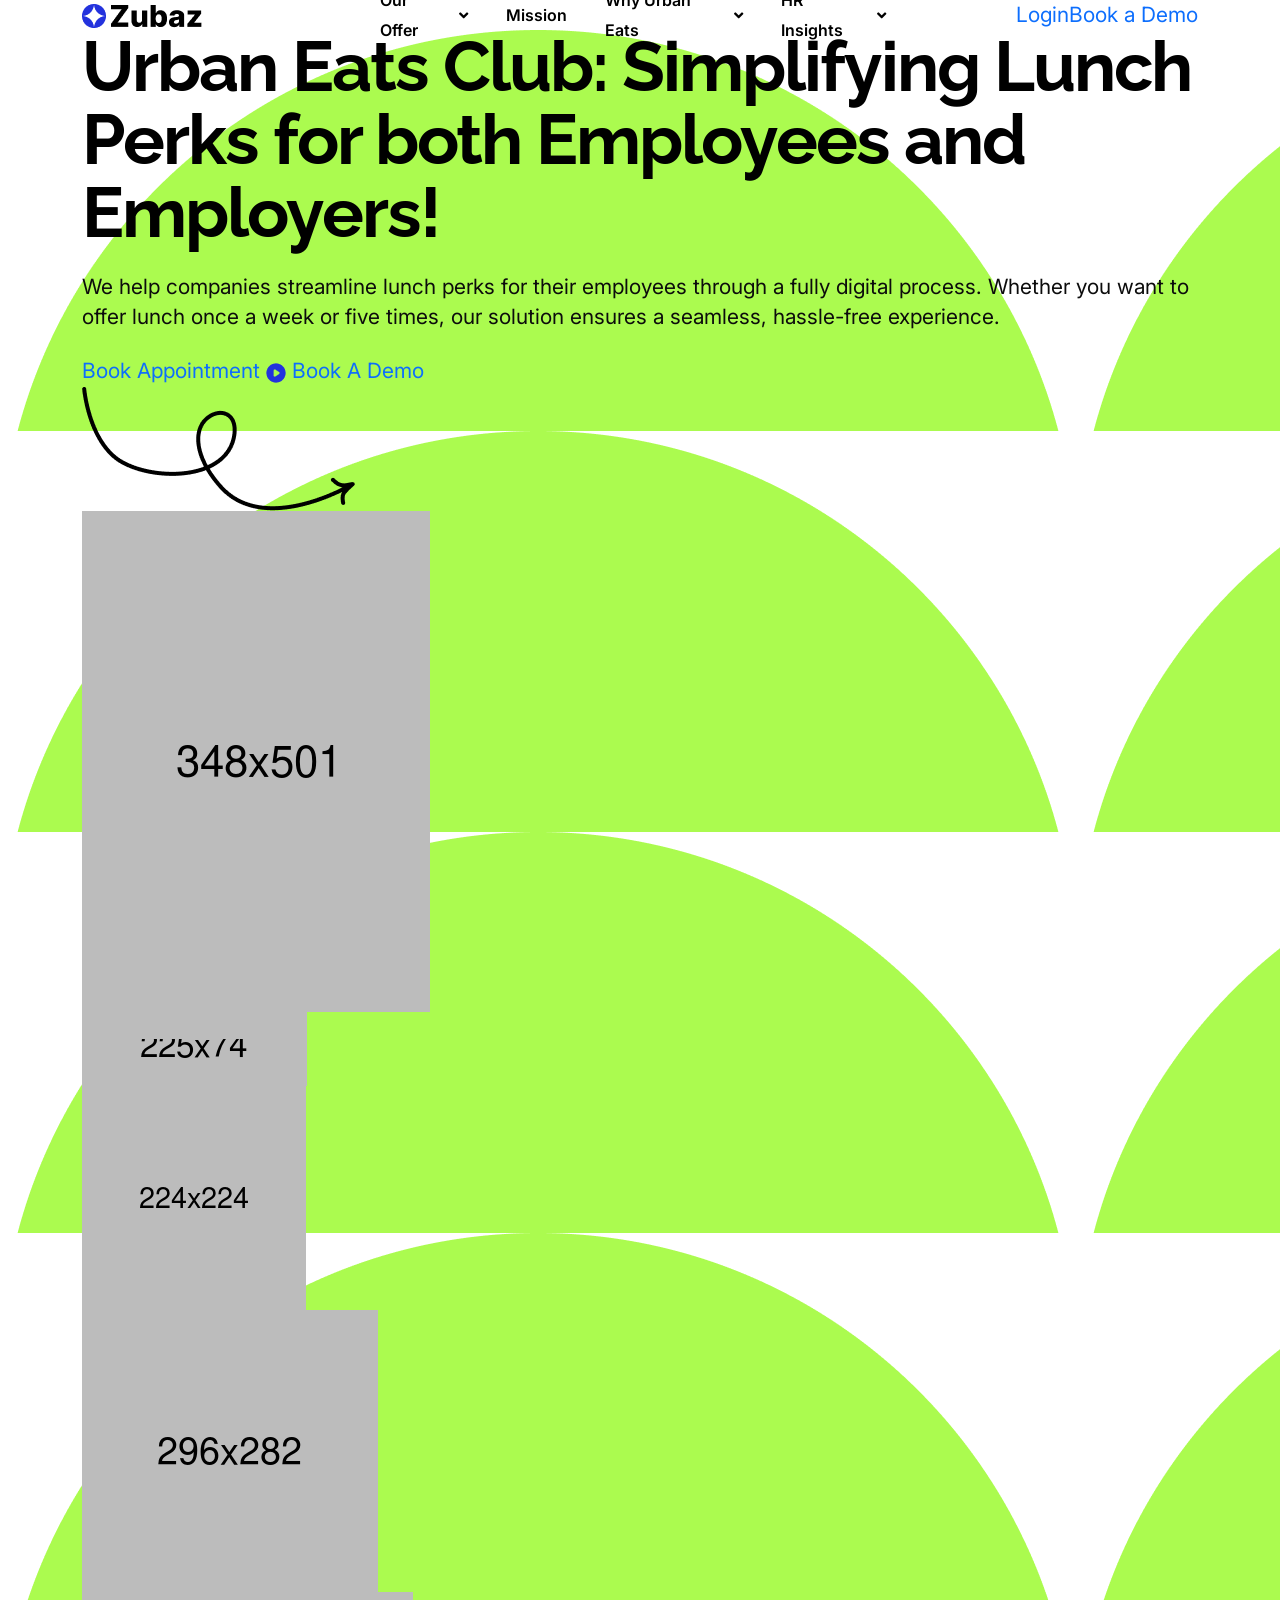
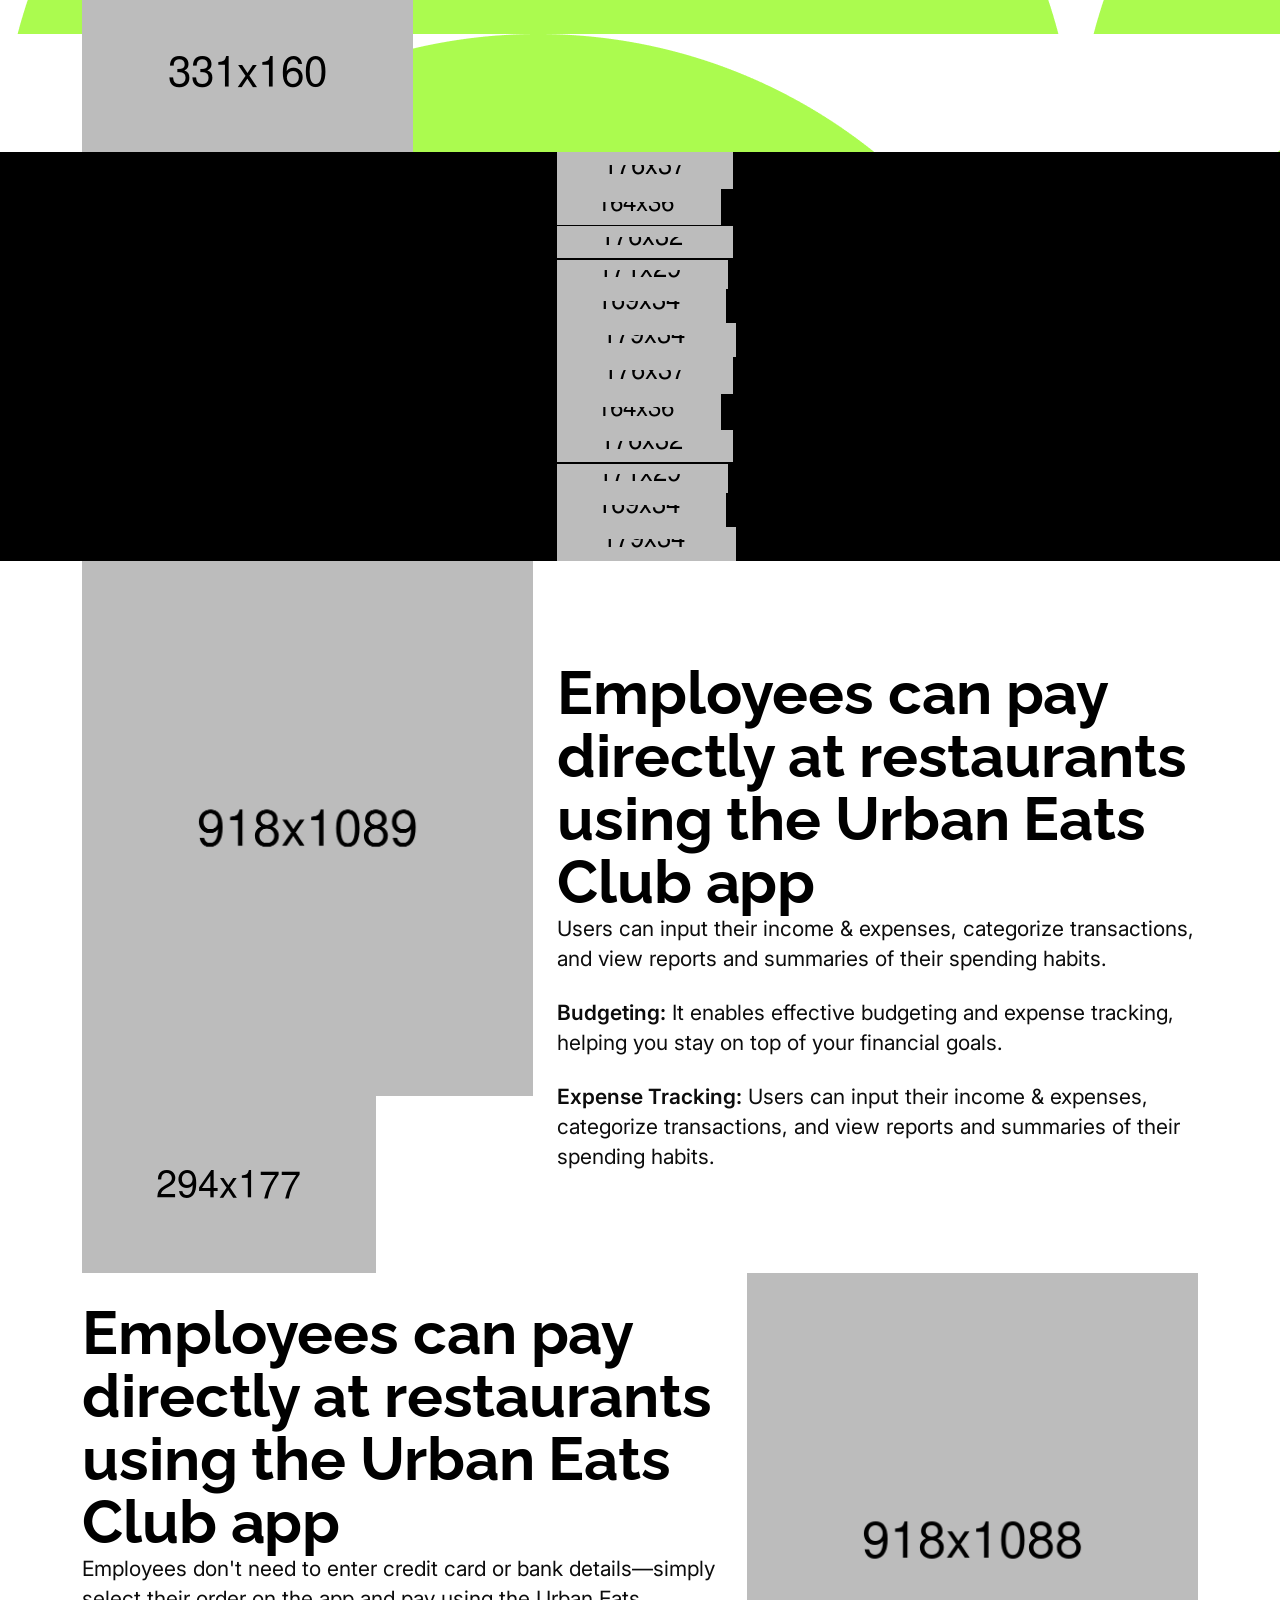
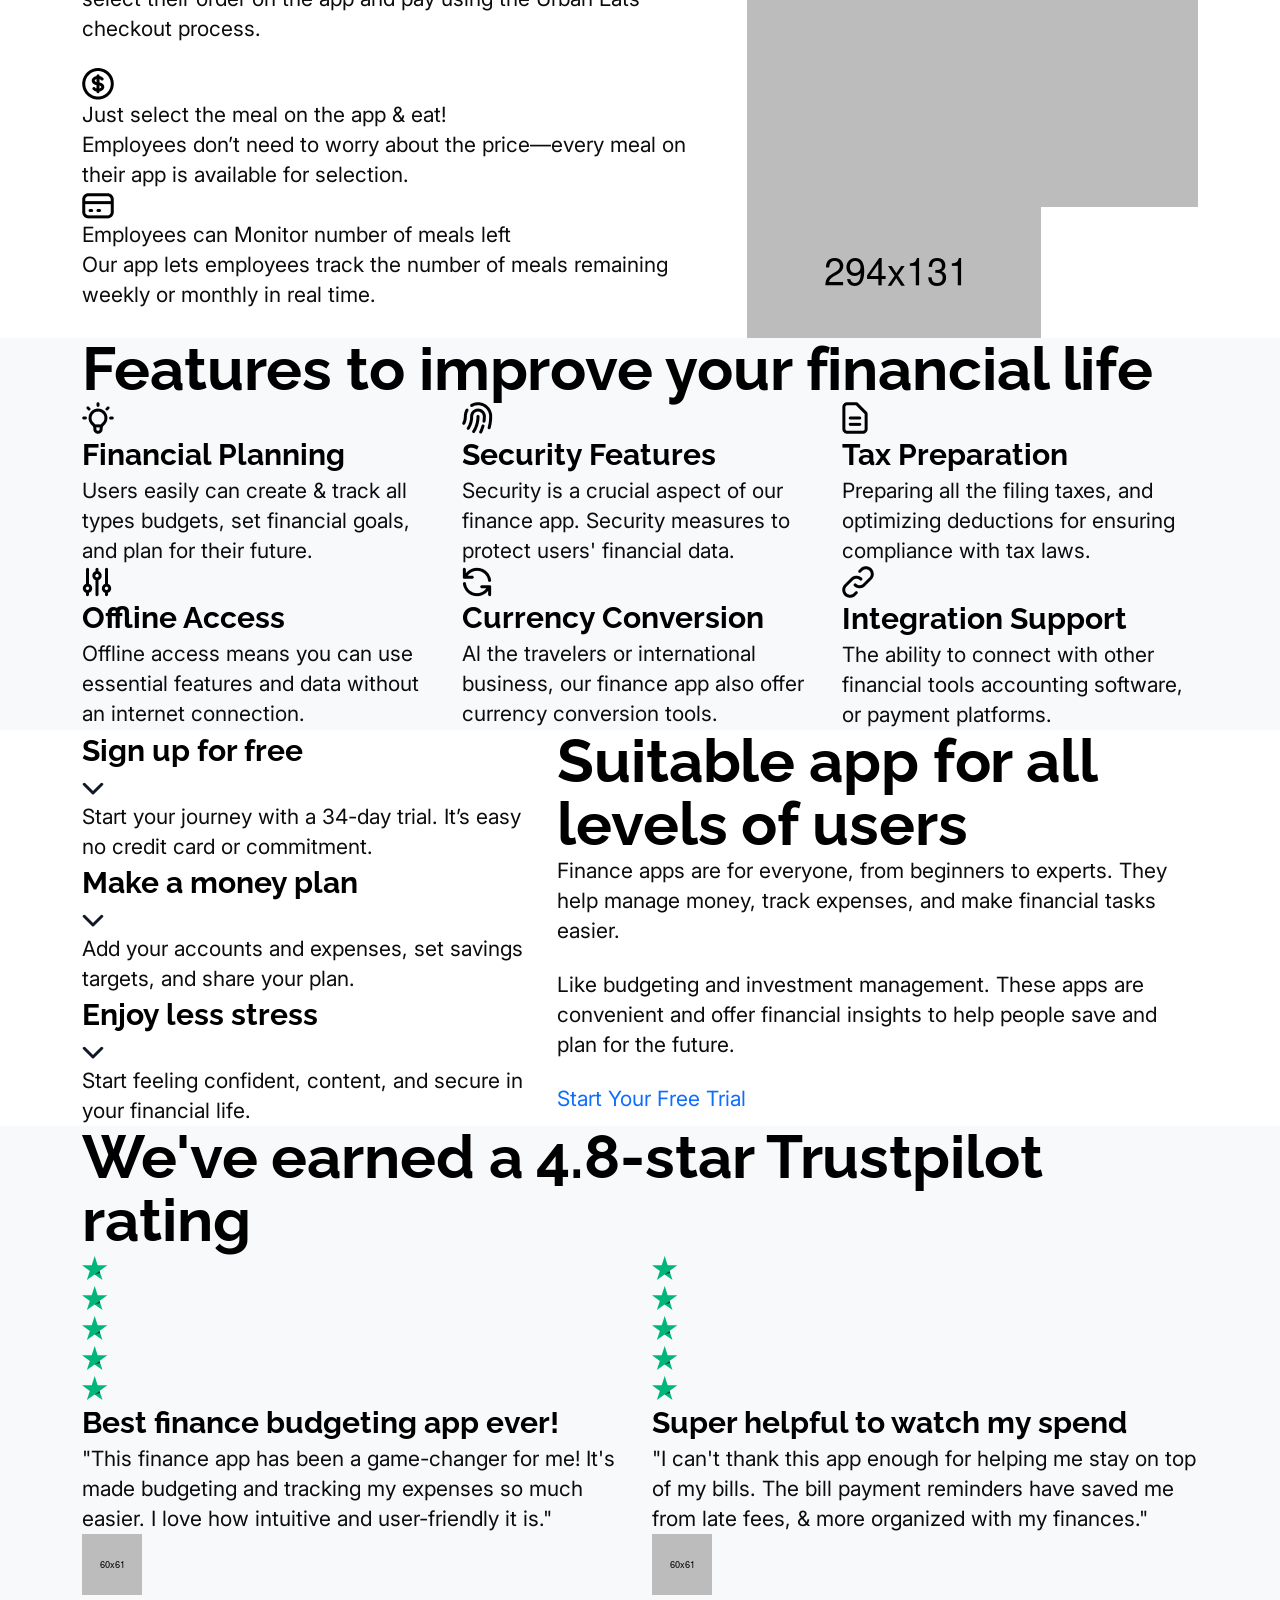
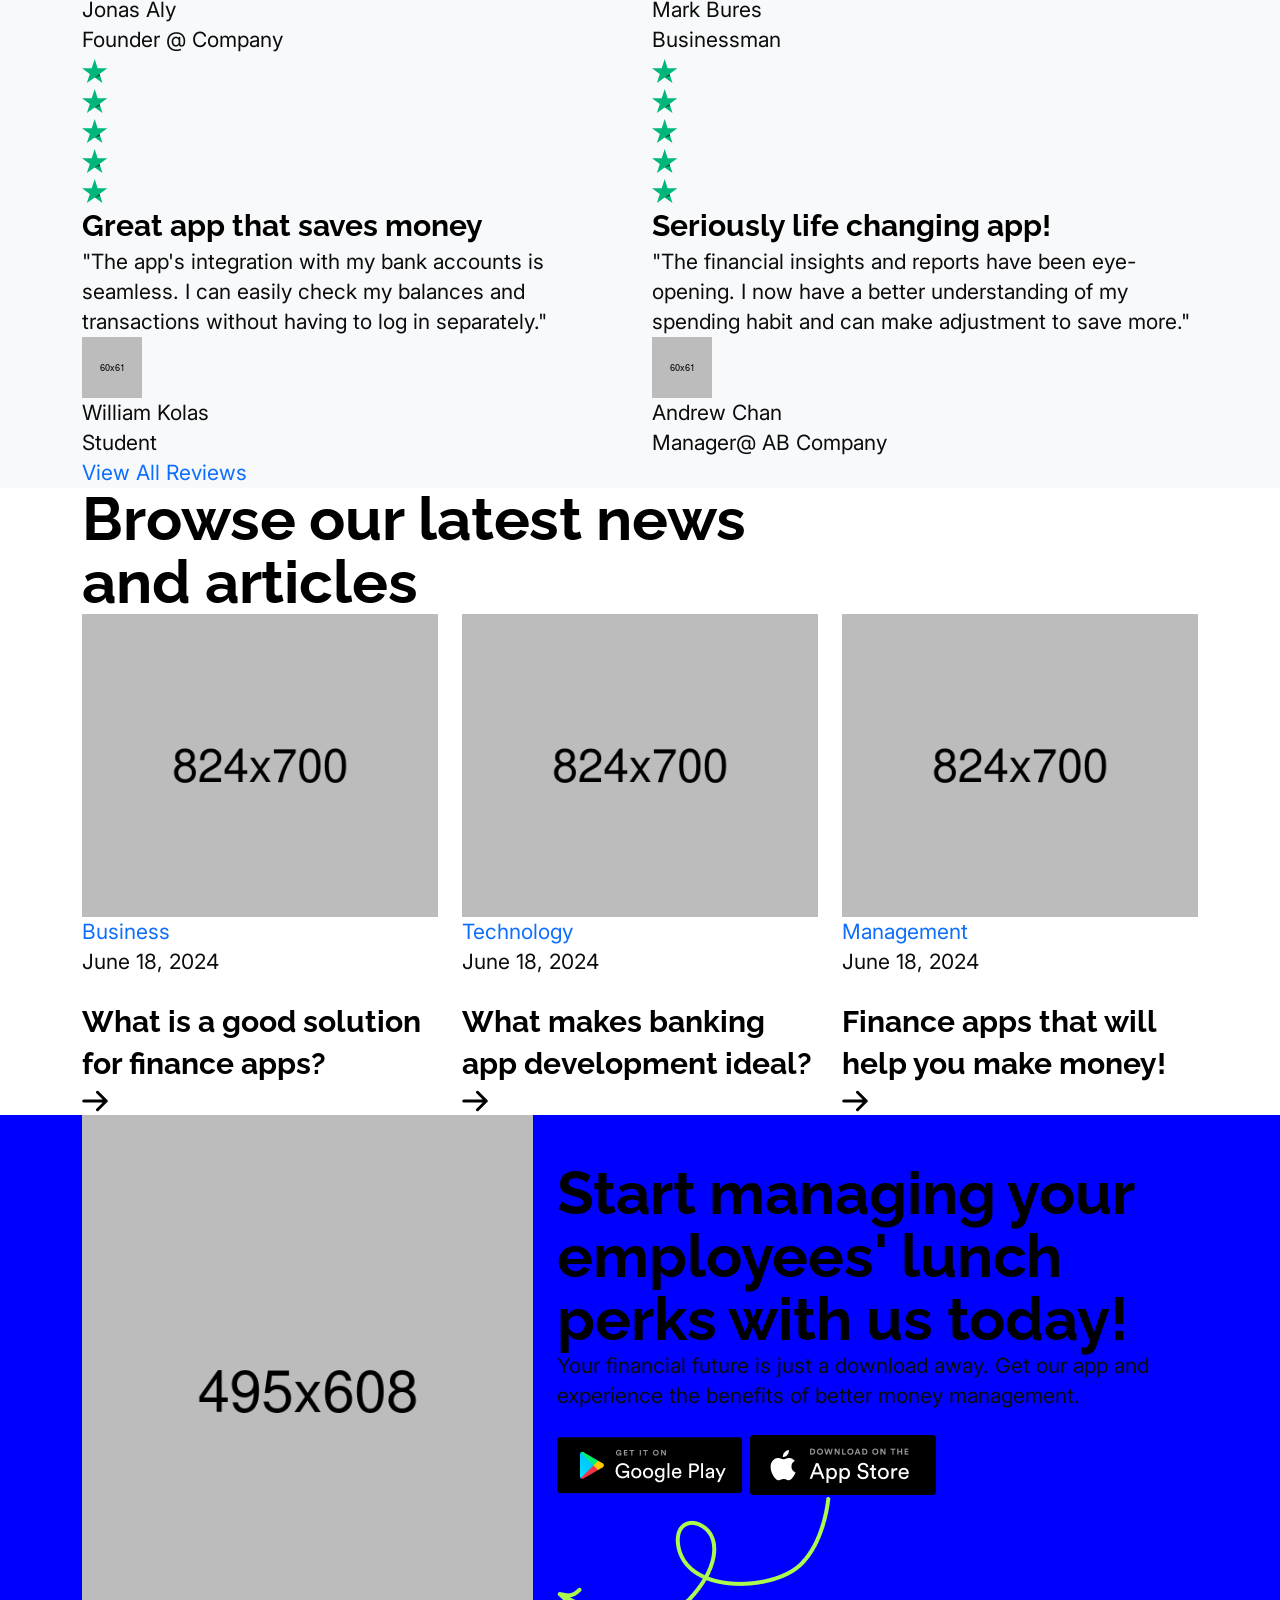
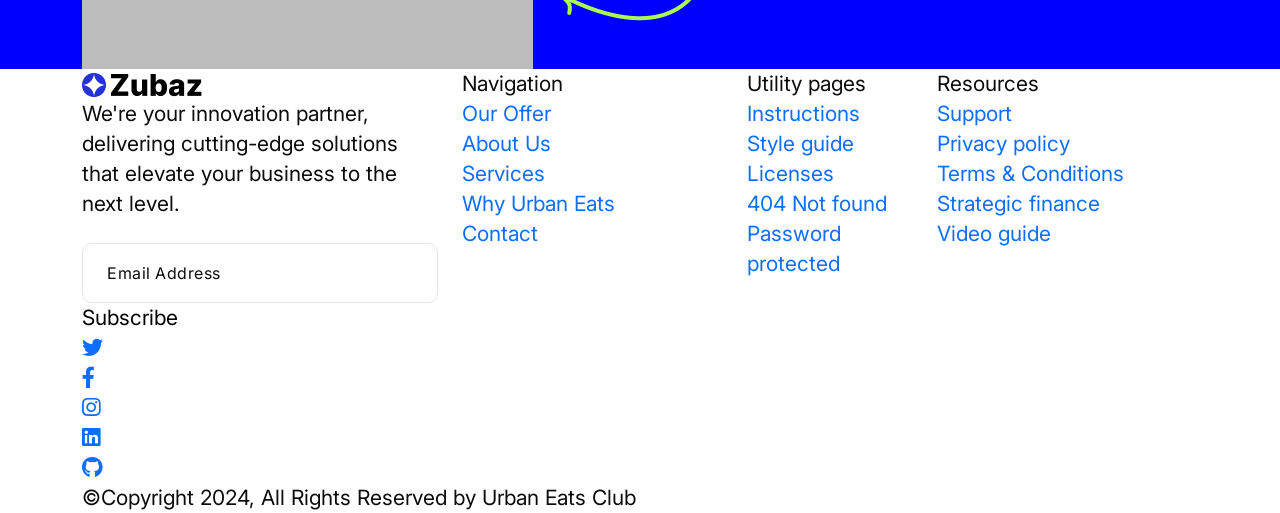
==== commit e91508c0: "Updated the content V1" ====
--- a/index.html
+++ b/index.html
@@ -5,7 +5,7 @@
   <meta charset="UTF-8">
   <meta http-equiv="X-UA-Compatible" content="IE=edge">
   <meta name="viewport" content="width=device-width, initial-scale=1.0">
-  <title>Zubuz || Responsive HTML 5 Template</title>
+  <title>Urban Eats Club || Responsive HTML 5 Template</title>
 
   <link rel="shortcut icon" href="assets/images/favicon.ico" type="image/x-icon">
   <link rel="icon" href="assets/images/favicon.ico" type="image/x-icon">
@@ -31,8 +31,8 @@
 
 <body class="light">
 
-  <div class="zubuz-preloader-wrap">
-    <div class="zubuz-preloader">
+  <div class="Urban Eats Club-preloader-wrap">
+    <div class="Urban Eats Club-preloader">
       <div></div>
       <div></div>
       <div></div>
@@ -43,7 +43,7 @@
 
 
 
-  <header class="site-header site-header--menu-center zubuz-header-section" id="sticky-menu">
+  <header class="site-header site-header--menu-center Urban Eats Club-header-section" id="sticky-menu">
     <div class="container">
       <nav class="navbar site-navbar">
         <!-- Brand Logo-->
@@ -64,30 +64,30 @@
             </div>
             <ul class="site-menu-main">
               <li class="nav-item nav-item-has-children">
-                <a href="#" class="nav-link-item drop-trigger">Demo <i class="fas fa-angle-down"></i></a>
+                <a href="#" class="nav-link-item drop-trigger">Our Offer <i class="fas fa-angle-down"></i></a>
                 <ul class="sub-menu" id="submenu-1">
                   <li class="sub-menu--item">
                     <a href="index.html">
-                      <span class="menu-item-text">Finance App</span>
+                      <span class="menu-item-text" style="display: none;">Finance App</span>
                     </a>
                   </li>
                   <li class="sub-menu--item">
                     <a href="index-02.html">
-                      <span class="menu-item-text">CRM Platform</span>
+                      <span class="menu-item-text" style="display: none;">CRM Platform</span>
                     </a>
                   </li>
                   <li class="sub-menu--item">
                     <a href="index-03.html">
-                      <span class="menu-item-text">SaaS Startups</span>
+                      <span class="menu-item-text" style="display: none;">SaaS Startups</span>
                     </a>
                   </li>
                 </ul>
               </li>
               <li class="nav-item">
-                <a href="about-us.html" class="nav-link-item">About Us</a>
+                <a href="about-us.html" class="nav-link-item">Mission</a>
               </li>
               <li class="nav-item nav-item-has-children">
-                <a href="#" class="nav-link-item drop-trigger">Pages <i class="fas fa-angle-down"></i></a>
+                <a href="#" class="nav-link-item drop-trigger">Why urban Eats <i class="fas fa-angle-down"></i></a>
                 <ul class="sub-menu" id="submenu-2">
                   <li class="sub-menu--item">
                     <a href="about-us.html">
@@ -248,7 +248,7 @@
                 </ul>
               </li>
               <li class="nav-item nav-item-has-children">
-                <a href="#" class="nav-link-item drop-trigger">Blog <i class="fas fa-angle-down"></i></a>
+                <a href="#" class="nav-link-item drop-trigger">HR Insights <i class="fas fa-angle-down"></i></a>
                 <ul class="sub-menu" id="submenu-10">
                   <li class="sub-menu--item">
                     <a href="blog.html">
@@ -273,18 +273,18 @@
                 </ul>
               </li>
               <li class="nav-item">
-                <a href="contact-us.html" class="nav-link-item">Contact Us</a>
+                <<a href="contact-us.html" class="nav-link-item" style="display: none;">Contact Us</a>
               </li>
             </ul>
           </nav>
         </div>
 
         <div class="header-btn header-btn-l1 ms-auto d-none d-xs-inline-flex">
-          <div class="zubuz-header-btn-wrap">
-            <a class="zubuz-login-btn" href="sign-up.html">Login</a>
-          </div>
-          <a class="zubuz-default-btn zubuz-header-btn" href="contact-us.html">
-            <span>Get Started</span>
+          <div class="Urban Eats Club-header-btn-wrap">
+            <a class="Urban Eats Club-login-btn" href="sign-up.html">Login</a>
+          </div>
+          <a class="Urban Eats Club-default-btn Urban Eats Club-header-btn" href="contact-us.html">
+            <span>Book a Demo</span>
           </a>
         </div>
         <!-- mobile menu trigger -->
@@ -297,36 +297,36 @@
   </header>
   <!--End landex-header-section -->
 
-  <div class="zubuz-hero-section" style="background-image: url(assets/images/v1/hero-shape1.png)">
-    <div class="container">
-      <div class="zubuz-hero-content center position-relative">
-        <h1>Welcome to Urban eats</h1>
-        <p>Our finance app is designed to help individuals & businesses manage their financial activities and transactions. It serves various purposes related to personal and business finance.</p>
-        <div class="zubuz-hero-btn-wrap center">
-          <a class="zubuz-default-btn" href="contact-us.html"> <span>Start Your Free Trial</span> </a>
-          <a class="video-init zubuz-hero-video" href="https://www.youtube.com/watch?v=SixdAQtWJQ8">
+  <div class="Urban Eats Club-hero-section" style="background-image: url(assets/images/v1/hero-shape1.png)">
+    <div class="container">
+      <div class="Urban Eats Club-hero-content center position-relative">
+        <h1>Urban Eats Club: Simplifying Lunch Perks for both Employees and Employers!</h1>
+        <p>We help companies streamline lunch perks for their employees through a fully digital process. Whether you want to offer lunch once a week or five times, our solution ensures a seamless, hassle-free experience.</p>
+        <div class="Urban Eats Club-hero-btn-wrap center">
+          <a class="Urban Eats Club-default-btn" href="contact-us.html"> <span>Book Appointment</span> </a>
+          <a class="video-init Urban Eats Club-hero-video" href="https://www.youtube.com/watch?v=SixdAQtWJQ8">
             <img src="assets/images/v1/play-btn.png" alt="">
-            Watch A Demo
+            Book A Demo
           </a>
         </div>
-        <div class="zubuz-hero-shape">
+        <div class="Urban Eats Club-hero-shape">
           <img src="assets/images/v1/shape.png" alt="">
         </div>
       </div>
-      <div class="zubuz-hero-bottom">
-        <div class="zubuz-hero-thumb wow fadeInUpX">
+      <div class="Urban Eats Club-hero-bottom">
+        <div class="Urban Eats Club-hero-thumb wow fadeInUpX">
           <img src="assets/images/v1/hero-mocup1.png" alt="">
         </div>
-        <div class="zubuz-hero-card card1 wow zoomIn">
+        <div class="Urban Eats Club-hero-card card1 wow zoomIn">
           <img src="assets/images/v1/h-card1.png" alt="">
         </div>
-        <div class="zubuz-hero-card card2 wow zoomIn">
+        <div class="Urban Eats Club-hero-card card2 wow zoomIn">
           <img src="assets/images/v1/h-card2.png" alt="">
         </div>
-        <div class="zubuz-hero-card card3 wow zoomIn">
+        <div class="Urban Eats Club-hero-card card3 wow zoomIn">
           <img src="assets/images/v1/h-card4.png" alt="">
         </div>
-        <div class="zubuz-hero-card card4 wow zoomIn">
+        <div class="Urban Eats Club-hero-card card4 wow zoomIn">
           <img src="assets/images/v1/h-card3.png" alt="">
         </div>
       </div>
@@ -334,52 +334,52 @@
   </div>
   <!-- End section -->
 
-  <div class="section dark-bg zubuz-section-padding4">
+  <div class="section dark-bg Urban Eats Club-section-padding4">
     <div class="container">
       <div class="row">
         <div class="col-lg-5">
-          <div class="zubuz-brand-logo-content">
-            <h3>Over 50,000 people rely on our app for their money choices</h3>
+          <div class="Urban Eats Club-brand-logo-content">
+            <h3>Companies rely on us to manage lunch perks seamlessly.</h3>
           </div>
         </div>
         <div class="col-lg-7">
-          <div class="zubuz-brand-slider">
-            <div class="zubuz-brand-item">
+          <div class="Urban Eats Club-brand-slider">
+            <div class="Urban Eats Club-brand-item">
               <img src="assets/images/v1/b_1.png" alt="">
             </div>
-            <div class="zubuz-brand-item">
+            <div class="Urban Eats Club-brand-item">
               <img src="assets/images/v1/b_2.png" alt="">
             </div>
-            <div class="zubuz-brand-item">
+            <div class="Urban Eats Club-brand-item">
               <img src="assets/images/v1/b_3.png" alt="">
             </div>
-            <div class="zubuz-brand-item">
+            <div class="Urban Eats Club-brand-item">
               <img src="assets/images/v1/b_4.png" alt="">
             </div>
-            <div class="zubuz-brand-item">
+            <div class="Urban Eats Club-brand-item">
               <img src="assets/images/v1/b_5.png" alt="">
             </div>
-            <div class="zubuz-brand-item">
+            <div class="Urban Eats Club-brand-item">
               <img src="assets/images/v1/b_6.png" alt="">
             </div>
           </div>
-          <div class="zubuz-brand-slider2">
-            <div class="zubuz-brand-item">
+          <div class="Urban Eats Club-brand-slider2">
+            <div class="Urban Eats Club-brand-item">
               <img src="assets/images/v1/b_1.png" alt="">
             </div>
-            <div class="zubuz-brand-item">
+            <div class="Urban Eats Club-brand-item">
               <img src="assets/images/v1/b_2.png" alt="">
             </div>
-            <div class="zubuz-brand-item">
+            <div class="Urban Eats Club-brand-item">
               <img src="assets/images/v1/b_3.png" alt="">
             </div>
-            <div class="zubuz-brand-item">
+            <div class="Urban Eats Club-brand-item">
               <img src="assets/images/v1/b_4.png" alt="">
             </div>
-            <div class="zubuz-brand-item">
+            <div class="Urban Eats Club-brand-item">
               <img src="assets/images/v1/b_5.png" alt="">
             </div>
-            <div class="zubuz-brand-item">
+            <div class="Urban Eats Club-brand-item">
               <img src="assets/images/v1/b_6.png" alt="">
             </div>
           </div>
@@ -390,22 +390,22 @@
   </div>
   <!-- End section -->
 
-  <div class="section zubuz-section-padding2">
+  <div class="section Urban Eats Club-section-padding2">
     <div class="container">
       <div class="row">
         <div class="col-lg-5">
-          <div class="zubuz-thumb thumb-pr">
+          <div class="Urban Eats Club-thumb thumb-pr">
             <img src="assets/images/v1/mocup01.png" alt="">
-            <div class="zubuz-thumb-card">
+            <div class="Urban Eats Club-thumb-card">
               <img src="assets/images/v1/card1.png" alt="">
             </div>
           </div>
         </div>
         <div class="col-lg-7 d-flex align-items-center">
-          <div class="zubuz-default-content">
-            <h2>Easily monitor all financial activitie</h2>
+          <div class="Urban Eats Club-default-content">
+            <h2>Employees can pay directly at restaurants using the Urban Eats Club app</h2>
             <p>Users can input their income & expenses, categorize transactions, and view reports and summaries of their spending habits.</p>
-            <div class="zubuz-extara-mt">
+            <div class="Urban Eats Club-extara-mt">
               <p><span class="font-semibold">Budgeting:</span> It enables effective budgeting and expense tracking, helping you stay on top of your financial goals.</p>
               <p><span class="font-semibold">Expense Tracking:</span> Users can input their income & expenses, categorize transactions, and view reports and summaries of their spending habits.</p>
             </div>
@@ -416,38 +416,38 @@
   </div>
   <!-- End section -->
 
-  <div class="section zubuz-section-padding5">
+  <div class="section Urban Eats Club-section-padding5">
     <div class="container">
       <div class="row">
         <div class="col-lg-5 order-lg-2">
-          <div class="zubuz-thumb thumb-pl">
+          <div class="Urban Eats Club-thumb thumb-pl">
             <img src="assets/images/v1/mocup2.png" alt="">
-            <div class="zubuz-thumb-card2">
+            <div class="Urban Eats Club-thumb-card2">
               <img src="assets/images/v1/card2.png" alt="">
             </div>
           </div>
         </div>
         <div class="col-lg-7 d-flex align-items-center">
-          <div class="zubuz-default-content">
-            <h2>Bank account & credit card linked</h2>
-            <p>Easily link their bank accounts & credit cards to view account balances, monitor transactions and receive alerts for unusual activity.</p>
-            <div class="zubuz-extara-mt">
-              <div class="zubuz-iconbox-wrap-left">
-                <div class="zubuz-iconbox-icon">
+          <div class="Urban Eats Club-default-content">
+            <h2>Employees can pay directly at restaurants using the Urban Eats Club app</h2>
+            <p>Employees don't need to enter credit card or bank details—simply select their order on the app and pay using the Urban Eats checkout process.</p>
+            <div class="Urban Eats Club-extara-mt">
+              <div class="Urban Eats Club-iconbox-wrap-left">
+                <div class="Urban Eats Club-iconbox-icon">
                   <img src="assets/images/v1/icon1.png" alt="">
                 </div>
-                <div class="zubuz-iconbox-data">
-                  <span>Saving & Goal Setting</span>
-                  <p>Easily set money aside and build your savings for the future plan and track your financial goals.</p>
-                </div>
-              </div>
-              <div class="zubuz-iconbox-wrap-left">
-                <div class="zubuz-iconbox-icon">
+                <div class="Urban Eats Club-iconbox-data">
+                  <span>Just select the meal on the app & eat!</span>
+                  <p>Employees don’t need to worry about the price—every meal on their app is available for selection.</p>
+                </div>
+              </div>
+              <div class="Urban Eats Club-iconbox-wrap-left">
+                <div class="Urban Eats Club-iconbox-icon">
                   <img src="assets/images/v1/icon2.png" alt="">
                 </div>
-                <div class="zubuz-iconbox-data">
-                  <span>Credit Score Monitoring</span>
-                  <p>Our finance app provides credit score monitoring to help users monitor their credit health.</p>
+                <div class="Urban Eats Club-iconbox-data">
+                  <span>Employees can Monitor number of meals left</span>
+                  <p>Our app lets employees track the number of meals remaining weekly or monthly in real time.</p>
                 </div>
               </div>
             </div>
@@ -458,73 +458,73 @@
   </div>
   <!-- End section -->
 
-  <div class="section zubuz-section-padding3 bg-light">
-    <div class="container">
-      <div class="zubuz-section-title center">
+  <div class="section Urban Eats Club-section-padding3 bg-light">
+    <div class="container">
+      <div class="Urban Eats Club-section-title center">
         <h2>Features to improve your financial life</h2>
       </div>
       <div class="row">
         <div class="col-xl-4 col-md-6">
-          <div class="zubuz-iconbox-wrap center">
-            <div class="zubuz-iconbox-icon">
+          <div class="Urban Eats Club-iconbox-wrap center">
+            <div class="Urban Eats Club-iconbox-icon">
               <img src="assets/images/v1/icon3.png" alt="">
             </div>
-            <div class="zubuz-iconbox-data">
+            <div class="Urban Eats Club-iconbox-data">
               <h3>Financial Planning</h3>
               <p>Users easily can create & track all types budgets, set financial goals, and plan for their future.</p>
             </div>
           </div>
         </div>
         <div class="col-xl-4 col-md-6">
-          <div class="zubuz-iconbox-wrap center">
-            <div class="zubuz-iconbox-icon">
+          <div class="Urban Eats Club-iconbox-wrap center">
+            <div class="Urban Eats Club-iconbox-icon">
               <img src="assets/images/v1/icon4.png" alt="">
             </div>
-            <div class="zubuz-iconbox-data">
+            <div class="Urban Eats Club-iconbox-data">
               <h3>Security Features</h3>
               <p>Security is a crucial aspect of our finance app. Security measures to protect users' financial data.</p>
             </div>
           </div>
         </div>
         <div class="col-xl-4 col-md-6">
-          <div class="zubuz-iconbox-wrap center">
-            <div class="zubuz-iconbox-icon">
+          <div class="Urban Eats Club-iconbox-wrap center">
+            <div class="Urban Eats Club-iconbox-icon">
               <img src="assets/images/v1/icon5.png" alt="">
             </div>
-            <div class="zubuz-iconbox-data">
+            <div class="Urban Eats Club-iconbox-data">
               <h3>Tax Preparation</h3>
               <p>Preparing all the filing taxes, and optimizing deductions for ensuring compliance with tax laws.</p>
             </div>
           </div>
         </div>
         <div class="col-xl-4 col-md-6">
-          <div class="zubuz-iconbox-wrap center">
-            <div class="zubuz-iconbox-icon">
+          <div class="Urban Eats Club-iconbox-wrap center">
+            <div class="Urban Eats Club-iconbox-icon">
               <img src="assets/images/v1/icon6.png" alt="">
             </div>
-            <div class="zubuz-iconbox-data">
+            <div class="Urban Eats Club-iconbox-data">
               <h3>Offline Access</h3>
               <p>Offline access means you can use essential features and data without an internet connection.</p>
             </div>
           </div>
         </div>
         <div class="col-xl-4 col-md-6">
-          <div class="zubuz-iconbox-wrap center">
-            <div class="zubuz-iconbox-icon">
+          <div class="Urban Eats Club-iconbox-wrap center">
+            <div class="Urban Eats Club-iconbox-icon">
               <img src="assets/images/v1/icon7.png" alt="">
             </div>
-            <div class="zubuz-iconbox-data">
+            <div class="Urban Eats Club-iconbox-data">
               <h3>Currency Conversion</h3>
               <p>Al the travelers or international business, our finance app also offer currency conversion tools.</p>
             </div>
           </div>
         </div>
         <div class="col-xl-4 col-md-6">
-          <div class="zubuz-iconbox-wrap center">
-            <div class="zubuz-iconbox-icon">
+          <div class="Urban Eats Club-iconbox-wrap center">
+            <div class="Urban Eats Club-iconbox-icon">
               <img src="assets/images/v1/icon8.png" alt="">
             </div>
-            <div class="zubuz-iconbox-data">
+            <div class="Urban Eats Club-iconbox-data">
               <h3>Integration Support</h3>
               <p>The ability to connect with other financial tools accounting software, or payment platforms.</p>
             </div>
@@ -535,59 +535,59 @@
   </div>
   <!-- End Section -->
 
-  <div class="scetion zubuz-section-padding2">
+  <div class="scetion Urban Eats Club-section-padding2">
     <div class="container">
       <div class="row">
         <div class="col-lg-7 order-lg-2">
-          <div class="zubuz-default-content">
+          <div class="Urban Eats Club-default-content">
             <h2>Suitable app for all levels of users</h2>
             <p>Finance apps are for everyone, from beginners to experts. They help manage money, track expenses, and make financial tasks easier.</p>
             <p>Like budgeting and investment management. These apps are convenient and offer financial insights to help people save and plan for the future.</p>
-            <div class="zubuz-extara-mt">
-              <a class="zubuz-default-btn" href="contact-us.html">
+            <div class="Urban Eats Club-extara-mt">
+              <a class="Urban Eats Club-default-btn" href="contact-us.html">
                 <span>Start Your Free Trial</span>
               </a>
             </div>
           </div>
         </div>
         <div class="col-lg-5">
-          <div class="zubuz-accordion-wrap" id="zubuz-accordion">
-            <div class="zubuz-accordion-item open">
-              <div class="zubuz-accordion-header">
+          <div class="Urban Eats Club-accordion-wrap" id="Urban Eats Club-accordion">
+            <div class="Urban Eats Club-accordion-item open">
+              <div class="Urban Eats Club-accordion-header">
                 <h3>Sign up for free</h3>
-                <div class="zubuz-active-icon">
+                <div class="Urban Eats Club-active-icon">
                   <svg width="22" height="13" viewBox="0 0 22 13" fill="none" xmlns="http://www.w3.org/2000/svg">
                     <path d="M19.75 2.25L11 11L2.25 2.25" stroke="#111827" stroke-width="3" stroke-linecap="round" stroke-linejoin="round" />
                   </svg>
                 </div>
               </div>
-              <div class="zubuz-accordion-body">
+              <div class="Urban Eats Club-accordion-body">
                 <p>Start your journey with a 34-day trial. It’s easy no credit card or commitment.</p>
               </div>
             </div>
-            <div class="zubuz-accordion-item">
-              <div class="zubuz-accordion-header">
+            <div class="Urban Eats Club-accordion-item">
+              <div class="Urban Eats Club-accordion-header">
                 <h3>Make a money plan</h3>
-                <div class="zubuz-active-icon">
+                <div class="Urban Eats Club-active-icon">
                   <svg width="22" height="13" viewBox="0 0 22 13" fill="none" xmlns="http://www.w3.org/2000/svg">
                     <path d="M19.75 2.25L11 11L2.25 2.25" stroke="#111827" stroke-width="3" stroke-linecap="round" stroke-linejoin="round" />
                   </svg>
                 </div>
               </div>
-              <div class="zubuz-accordion-body">
+              <div class="Urban Eats Club-accordion-body">
                 <p>Add your accounts and expenses, set savings targets, and share your plan.</p>
               </div>
             </div>
-            <div class="zubuz-accordion-item">
-              <div class="zubuz-accordion-header">
+            <div class="Urban Eats Club-accordion-item">
+              <div class="Urban Eats Club-accordion-header">
                 <h3>Enjoy less stress</h3>
-                <div class="zubuz-active-icon">
+                <div class="Urban Eats Club-active-icon">
                   <svg width="22" height="13" viewBox="0 0 22 13" fill="none" xmlns="http://www.w3.org/2000/svg">
                     <path d="M19.75 2.25L11 11L2.25 2.25" stroke="#111827" stroke-width="3" stroke-linecap="round" stroke-linejoin="round" />
                   </svg>
                 </div>
               </div>
-              <div class="zubuz-accordion-body">
+              <div class="Urban Eats Club-accordion-body">
                 <p>Start feeling confident, content, and secure in your financial life.</p>
               </div>
             </div>
@@ -598,15 +598,15 @@
   </div>
   <!-- End section -->
 
-  <div class="section zubuz-section-padding2 bg-light">
-    <div class="container">
-      <div class="zubuz-section-title center">
+  <div class="section Urban Eats Club-section-padding2 bg-light">
+    <div class="container">
+      <div class="Urban Eats Club-section-title center">
         <h2>We've earned a 4.8-star Trustpilot rating</h2>
       </div>
       <div class="row">
         <div class="col-lg-6">
-          <div class="zubuz-testimonial-wrap">
-            <div class="zubuz-testimonial-rating">
+          <div class="Urban Eats Club-testimonial-wrap">
+            <div class="Urban Eats Club-testimonial-rating">
               <ul>
                 <li><img src="assets/images/icon/star-green.svg" alt=""></li>
                 <li><img src="assets/images/icon/star-green.svg" alt=""></li>
@@ -615,15 +615,15 @@
                 <li><img src="assets/images/icon/star-green.svg" alt=""></li>
               </ul>
             </div>
-            <div class="zubuz-testimonial-data">
+            <div class="Urban Eats Club-testimonial-data">
               <h3>Best finance budgeting app ever!</h3>
               <p>"This finance app has been a game-changer for me! It's made budgeting and tracking my expenses so much easier. I love how intuitive and user-friendly it is."</p>
             </div>
-            <div class="zubuz-testimonial-author">
-              <div class="zubuz-testimonial-author-thumb">
+            <div class="Urban Eats Club-testimonial-author">
+              <div class="Urban Eats Club-testimonial-author-thumb">
                 <img src="assets/images/v1/t_user1.png" alt="">
               </div>
-              <div class="zubuz-testimonial-author-data">
+              <div class="Urban Eats Club-testimonial-author-data">
                 <span>Jonas Aly</span>
                 <p>Founder @ Company</p>
               </div>
@@ -631,8 +631,8 @@
           </div>
         </div>
         <div class="col-lg-6">
-          <div class="zubuz-testimonial-wrap">
-            <div class="zubuz-testimonial-rating">
+          <div class="Urban Eats Club-testimonial-wrap">
+            <div class="Urban Eats Club-testimonial-rating">
               <ul>
                 <li><img src="assets/images/icon/star-green.svg" alt=""></li>
                 <li><img src="assets/images/icon/star-green.svg" alt=""></li>
@@ -641,15 +641,15 @@
                 <li><img src="assets/images/icon/star-green.svg" alt=""></li>
               </ul>
             </div>
-            <div class="zubuz-testimonial-data">
+            <div class="Urban Eats Club-testimonial-data">
               <h3>Super helpful to watch my spend</h3>
               <p>"I can't thank this app enough for helping me stay on top of my bills. The bill payment reminders have saved me from late fees, & more organized with my finances."</p>
             </div>
-            <div class="zubuz-testimonial-author">
-              <div class="zubuz-testimonial-author-thumb">
+            <div class="Urban Eats Club-testimonial-author">
+              <div class="Urban Eats Club-testimonial-author-thumb">
                 <img src="assets/images/v1/t_user2.png" alt="">
               </div>
-              <div class="zubuz-testimonial-author-data">
+              <div class="Urban Eats Club-testimonial-author-data">
                 <span>Mark Bures</span>
                 <p>Businessman</p>
               </div>
@@ -657,8 +657,8 @@
           </div>
         </div>
         <div class="col-lg-6">
-          <div class="zubuz-testimonial-wrap">
-            <div class="zubuz-testimonial-rating">
+          <div class="Urban Eats Club-testimonial-wrap">
+            <div class="Urban Eats Club-testimonial-rating">
               <ul>
                 <li><img src="assets/images/icon/star-green.svg" alt=""></li>
                 <li><img src="assets/images/icon/star-green.svg" alt=""></li>
@@ -667,15 +667,15 @@
                 <li><img src="assets/images/icon/star-green.svg" alt=""></li>
               </ul>
             </div>
-            <div class="zubuz-testimonial-data">
+            <div class="Urban Eats Club-testimonial-data">
               <h3>Great app that saves money</h3>
               <p>"The app's integration with my bank accounts is seamless. I can easily check my balances and transactions without having to log in separately."</p>
             </div>
-            <div class="zubuz-testimonial-author">
-              <div class="zubuz-testimonial-author-thumb">
+            <div class="Urban Eats Club-testimonial-author">
+              <div class="Urban Eats Club-testimonial-author-thumb">
                 <img src="assets/images/v1/t_user3.png" alt="">
               </div>
-              <div class="zubuz-testimonial-author-data">
+              <div class="Urban Eats Club-testimonial-author-data">
                 <span>William Kolas</span>
                 <p>Student</p>
               </div>
@@ -683,8 +683,8 @@
           </div>
         </div>
         <div class="col-lg-6">
-          <div class="zubuz-testimonial-wrap">
-            <div class="zubuz-testimonial-rating">
+          <div class="Urban Eats Club-testimonial-wrap">
+            <div class="Urban Eats Club-testimonial-rating">
               <ul>
                 <li><img src="assets/images/icon/star-green.svg" alt=""></li>
                 <li><img src="assets/images/icon/star-green.svg" alt=""></li>
@@ -693,15 +693,15 @@
                 <li><img src="assets/images/icon/star-green.svg" alt=""></li>
               </ul>
             </div>
-            <div class="zubuz-testimonial-data">
+            <div class="Urban Eats Club-testimonial-data">
               <h3>Seriously life changing app!</h3>
               <p>"The financial insights and reports have been eye-opening. I now have a better understanding of my spending habit and can make adjustment to save more."</p>
             </div>
-            <div class="zubuz-testimonial-author">
-              <div class="zubuz-testimonial-author-thumb">
+            <div class="Urban Eats Club-testimonial-author">
+              <div class="Urban Eats Club-testimonial-author-thumb">
                 <img src="assets/images/v1/t_user4.png" alt="">
               </div>
-              <div class="zubuz-testimonial-author-data">
+              <div class="Urban Eats Club-testimonial-author-data">
                 <span>Andrew Chan</span>
                 <p>Manager@ AB Company</p>
               </div>
@@ -709,8 +709,8 @@
           </div>
         </div>
       </div>
-      <div class="zubuz-testimonial-btn">
-        <a class="zubuz-default-btn" href="testimonials.html">
+      <div class="Urban Eats Club-testimonial-btn">
+        <a class="Urban Eats Club-default-btn" href="testimonials.html">
           <span>View All Reviews</span>
         </a>
       </div>
@@ -718,32 +718,32 @@
   </div>
   <!-- End Section -->
 
-  <div class="section zubuz-section-padding3">
+  <div class="section Urban Eats Club-section-padding3">
     <div class="container">
       <div class="row">
         <div class="col-lg-8">
-          <div class="zubuz-section-title">
+          <div class="Urban Eats Club-section-title">
             <h2>Browse our latest news and articles</h2>
           </div>
         </div>
       </div>
       <div class="row">
         <div class="col-xl-4 col-lg-6">
-          <div class="zubuz-blog-wrap">
+          <div class="Urban Eats Club-blog-wrap">
             <a href="">
-              <div class="zubuz-blog-thumb">
+              <div class="Urban Eats Club-blog-thumb">
                 <img src="assets/images/blog/blog1.png" alt="">
-                <div class="zubuz-blog-categorie">
+                <div class="Urban Eats Club-blog-categorie">
                   Business
                 </div>
               </div>
             </a>
-            <div class="zubuz-blog-data">
+            <div class="Urban Eats Club-blog-data">
               <p>June 18, 2024</p>
               <a href="">
                 <h3>What is a good solution for finance apps?</h3>
               </a>
-              <a class="zubuz-blog-btn" href="">
+              <a class="Urban Eats Club-blog-btn" href="">
                 <svg width="26" height="22" viewBox="0 0 26 22" fill="none" xmlns="http://www.w3.org/2000/svg">
                   <path d="M15.5 2.25L24.25 11M24.25 11L15.5 19.75M24.25 11L1.75 11" stroke="black" stroke-width="3" stroke-linecap="round" stroke-linejoin="round" />
                 </svg>
@@ -753,21 +753,21 @@
           </div>
         </div>
         <div class="col-xl-4 col-lg-6">
-          <div class="zubuz-blog-wrap">
+          <div class="Urban Eats Club-blog-wrap">
             <a href="">
-              <div class="zubuz-blog-thumb">
+              <div class="Urban Eats Club-blog-thumb">
                 <img src="assets/images/blog/blog2.png" alt="">
-                <div class="zubuz-blog-categorie">
+                <div class="Urban Eats Club-blog-categorie">
                   Technology
                 </div>
               </div>
             </a>
-            <div class="zubuz-blog-data">
+            <div class="Urban Eats Club-blog-data">
               <p>June 18, 2024</p>
               <a href="">
                 <h3>What makes banking app development ideal?</h3>
               </a>
-              <a class="zubuz-blog-btn" href="">
+              <a class="Urban Eats Club-blog-btn" href="">
                 <svg width="26" height="22" viewBox="0 0 26 22" fill="none" xmlns="http://www.w3.org/2000/svg">
                   <path d="M15.5 2.25L24.25 11M24.25 11L15.5 19.75M24.25 11L1.75 11" stroke="black" stroke-width="3" stroke-linecap="round" stroke-linejoin="round" />
                 </svg>
@@ -776,21 +776,21 @@
           </div>
         </div>
         <div class="col-xl-4 col-lg-6">
-          <div class="zubuz-blog-wrap">
+          <div class="Urban Eats Club-blog-wrap">
             <a href="">
-              <div class="zubuz-blog-thumb">
+              <div class="Urban Eats Club-blog-thumb">
                 <img src="assets/images/blog/blog3.png" alt="">
-                <div class="zubuz-blog-categorie">
+                <div class="Urban Eats Club-blog-categorie">
                   Management
                 </div>
               </div>
             </a>
-            <div class="zubuz-blog-data">
+            <div class="Urban Eats Club-blog-data">
               <p>June 18, 2024</p>
               <a href="">
                 <h3>Finance apps that will help you make money!</h3>
               </a>
-              <a class="zubuz-blog-btn" href="">
+              <a class="Urban Eats Club-blog-btn" href="">
                 <svg width="26" height="22" viewBox="0 0 26 22" fill="none" xmlns="http://www.w3.org/2000/svg">
                   <path d="M15.5 2.25L24.25 11M24.25 11L15.5 19.75M24.25 11L1.75 11" stroke="black" stroke-width="3" stroke-linecap="round" stroke-linejoin="round" />
                 </svg>
@@ -804,18 +804,18 @@
   </div>
   <!-- End Section -->
 
-  <div class="zubuz-cta-section blue-bg">
+  <div class="Urban Eats Club-cta-section blue-bg">
     <div class="container">
       <div class="row">
         <div class="col-lg-7 order-lg-2 d-flex align-items-center">
-          <div class="zubuz-default-content light">
-            <h2>Start managing your money now!</h2>
+          <div class="Urban Eats Club-default-content light">
+            <h2>Start managing your employees' lunch perks with us today!</h2>
             <p>Your financial future is just a download away. Get our app and experience the benefits of better money management.</p>
-            <div class="zubuz-extara-mt">
-              <div class="zubuz-app-wrap">
-                <a class="zubuz-app" href="contact-us.html"><img src="assets/images/v1/play-store.png" alt=""></a>
-                <a class="zubuz-app" href="contact-us.html"><img src="assets/images/v1/app-store.png" alt=""></a>
-                <div class="zubuz-cta-shape">
+            <div class="Urban Eats Club-extara-mt">
+              <div class="Urban Eats Club-app-wrap">
+                <a class="Urban Eats Club-app" href="contact-us.html"><img src="assets/images/v1/play-store.png" alt=""></a>
+                <a class="Urban Eats Club-app" href="contact-us.html"><img src="assets/images/v1/app-store.png" alt=""></a>
+                <div class="Urban Eats Club-cta-shape">
                   <img src="assets/images/v1/shape2.png" alt="">
                 </div>
               </div>
@@ -823,7 +823,7 @@
           </div>
         </div>
         <div class="col-lg-5">
-          <div class="zubuz-cta-thumb">
+          <div class="Urban Eats Club-cta-thumb">
             <img src="assets/images/v1/cta-mocup.png" alt="">
           </div>
         </div>
@@ -834,20 +834,20 @@
 
 
 
-  <footer class="zubuz-footer-section main-footer">
-    <div class="container">
-      <div class="zubuz-footer-top">
+  <footer class="Urban Eats Club-footer-section main-footer">
+    <div class="container">
+      <div class="Urban Eats Club-footer-top">
         <div class="row">
           <div class="col-xl-4 col-lg-12">
-            <div class="zubuz-footer-textarea">
+            <div class="Urban Eats Club-footer-textarea">
               <a href="">
                 <img src="assets/images/logo/logo-dark.png" alt="">
               </a>
               <p>We're your innovation partner, delivering cutting-edge solutions that elevate your business to the next level.</p>
-              <div class="zubuz-subscribe-one">
+              <div class="Urban Eats Club-subscribe-one">
                 <form action="#">
                   <input type="email" placeholder="Email Address">
-                  <button class="zubuz-default-btn zubuz-subscription-btn one" id="zubuz-subscription-btn" type="submit">
+                  <button class="Urban Eats Club-default-btn Urban Eats Club-subscription-btn one" id="Urban Eats Club-subscription-btn" type="submit">
                     <span>Subscribe</span>
                   </button>
                 </form>
@@ -855,22 +855,22 @@
             </div>
           </div>
           <div class="col-xl-3 col-md-4">
-            <div class="zubuz-footer-menu extar-margin">
-              <div class="zubuz-footer-title">
+            <div class="Urban Eats Club-footer-menu extar-margin">
+              <div class="Urban Eats Club-footer-title">
                 <p>Navigation</p>
               </div>
               <ul>
-                <li><a href="">Demos</a></li>
+                <li><a href="">Our Offer</a></li>
                 <li><a href="">About Us</a></li>
                 <li><a href="">Services</a></li>
-                <li><a href="">Pages</a></li>
+                <li><a href="">Why Urban Eats</a></li>
                 <li><a href="">Contact</a></li>
               </ul>
             </div>
           </div>
           <div class="col-xl-2 col-md-4">
-            <div class="zubuz-footer-menu">
-              <div class="zubuz-footer-title">
+            <div class="Urban Eats Club-footer-menu">
+              <div class="Urban Eats Club-footer-title">
                 <p>Utility pages</p>
               </div>
               <ul>
@@ -883,8 +883,8 @@
             </div>
           </div>
           <div class="col-xl-3 col-md-4">
-            <div class="zubuz-footer-menu extar-margin">
-              <div class="zubuz-footer-title">
+            <div class="Urban Eats Club-footer-menu extar-margin">
+              <div class="Urban Eats Club-footer-title">
                 <p>Resources</p>
               </div>
               <ul>
@@ -898,8 +898,8 @@
           </div>
         </div>
       </div>
-      <div class="zubuz-footer-bottom">
-        <div class="zubuz-social-icon order-md-2">
+      <div class="Urban Eats Club-footer-bottom">
+        <div class="Urban Eats Club-social-icon order-md-2">
           <ul>
             <li>
               <a href="https://twitter.com/" target="_blank">
@@ -928,8 +928,8 @@
             </li>
           </ul>
         </div>
-        <div class="zubuz-copywright">
-          <p> &copy;Copyright 2024, All Rights Reserved by Mthemeus</p>
+        <div class="Urban Eats Club-copywright">
+          <p> &copy;Copyright 2024, All Rights Reserved by Urban Eats Club</p>
         </div>
       </div>
 
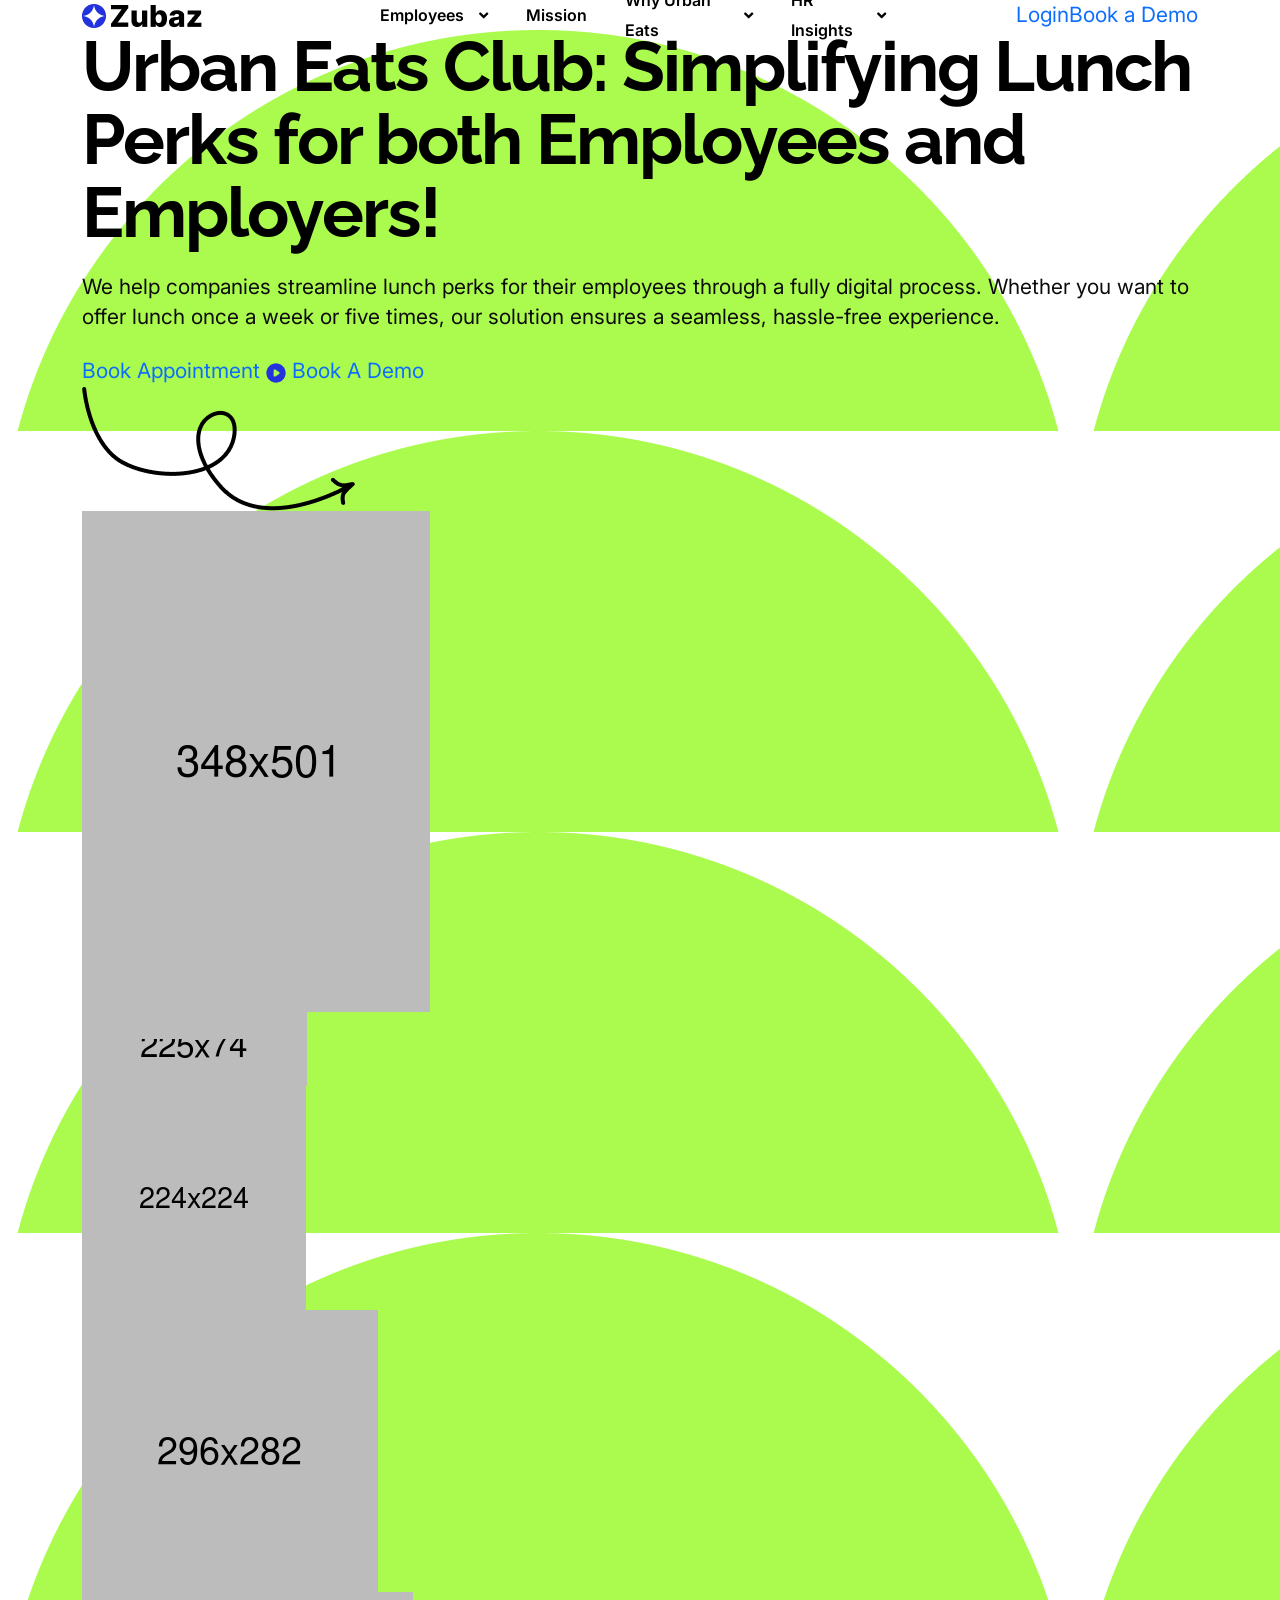
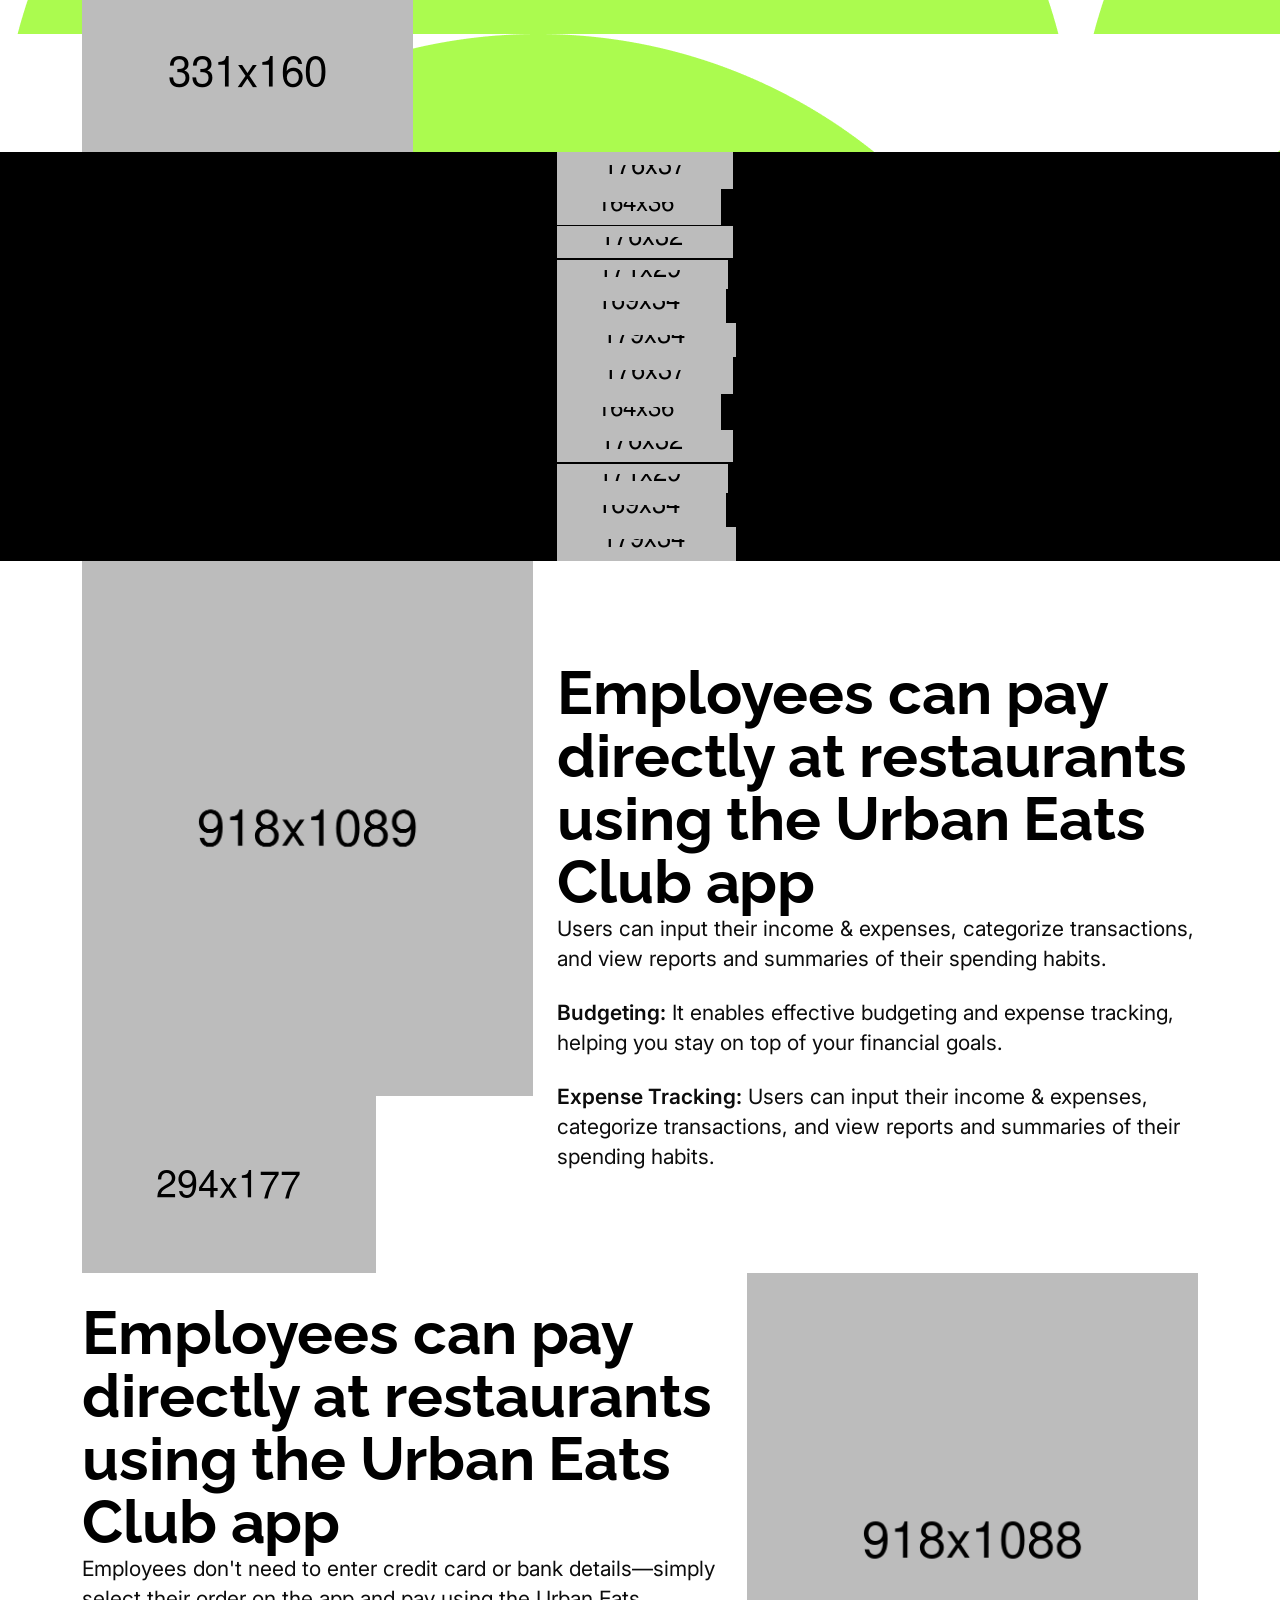
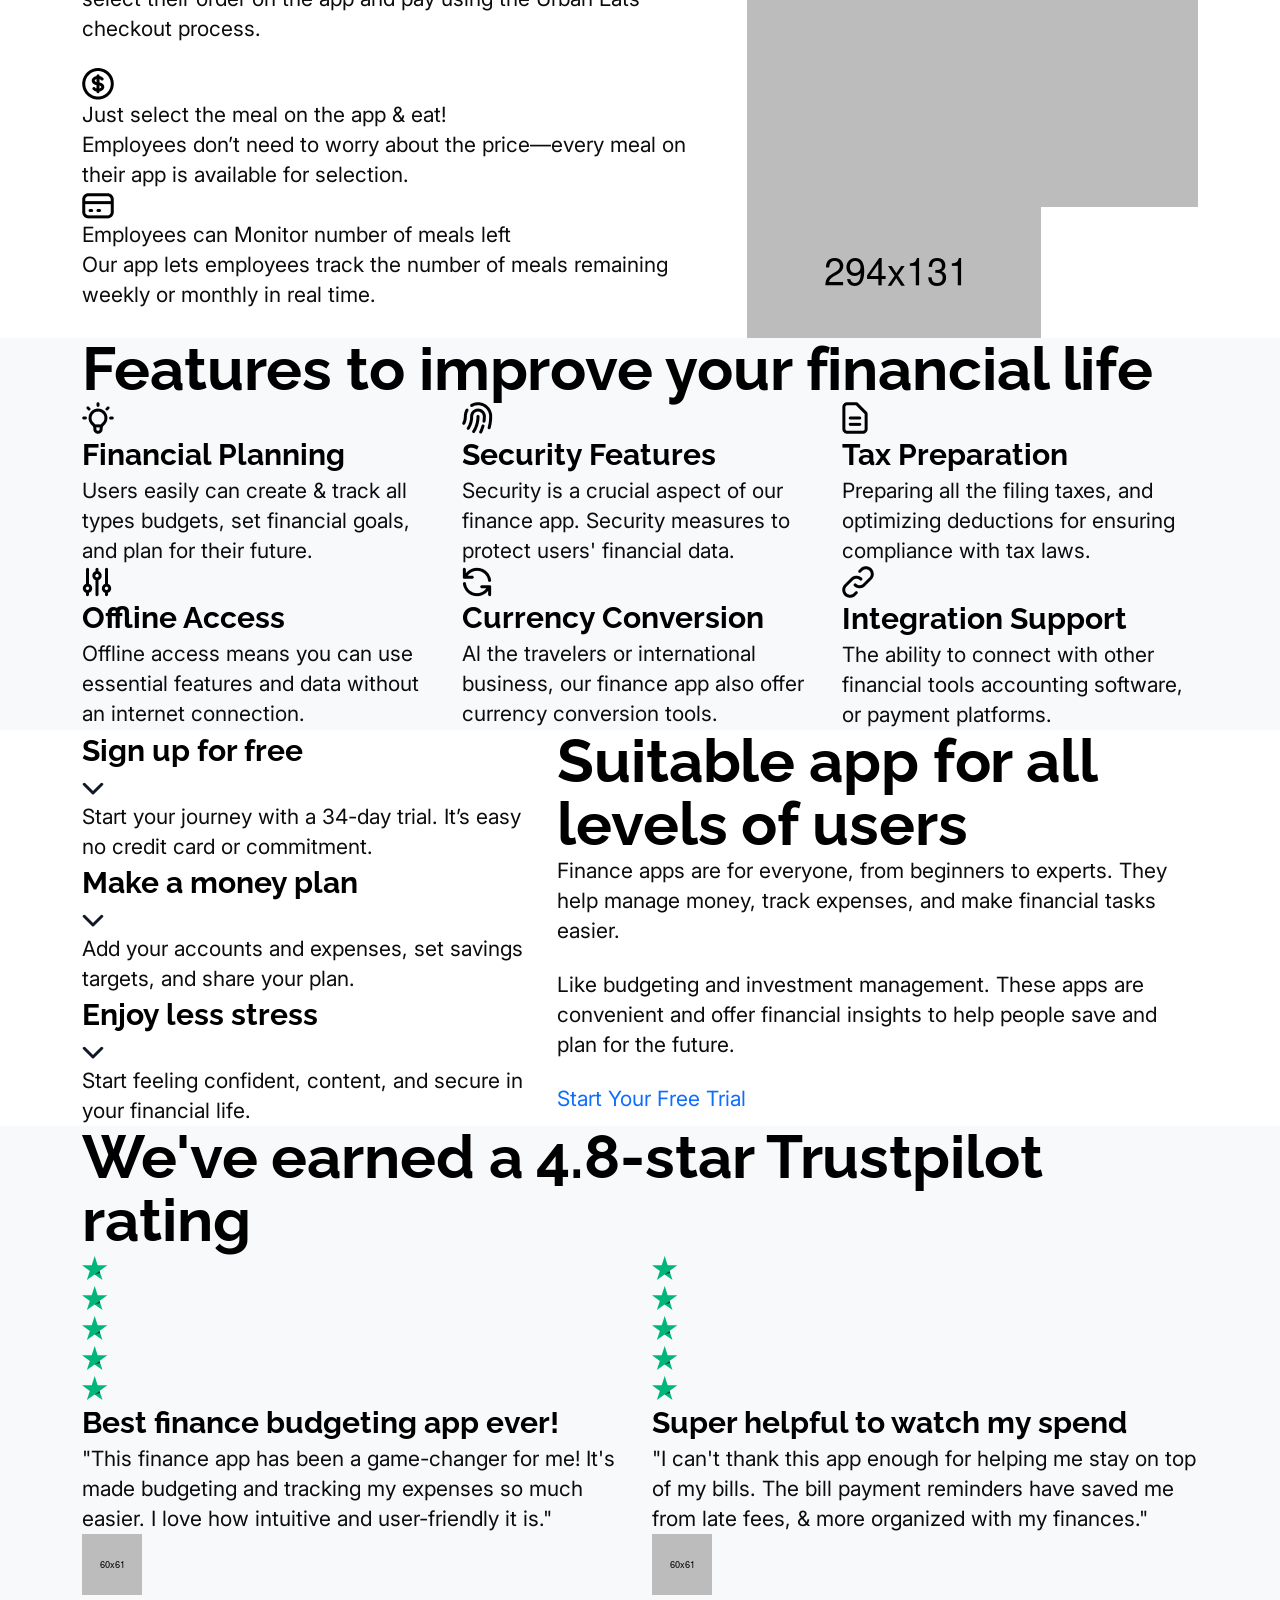
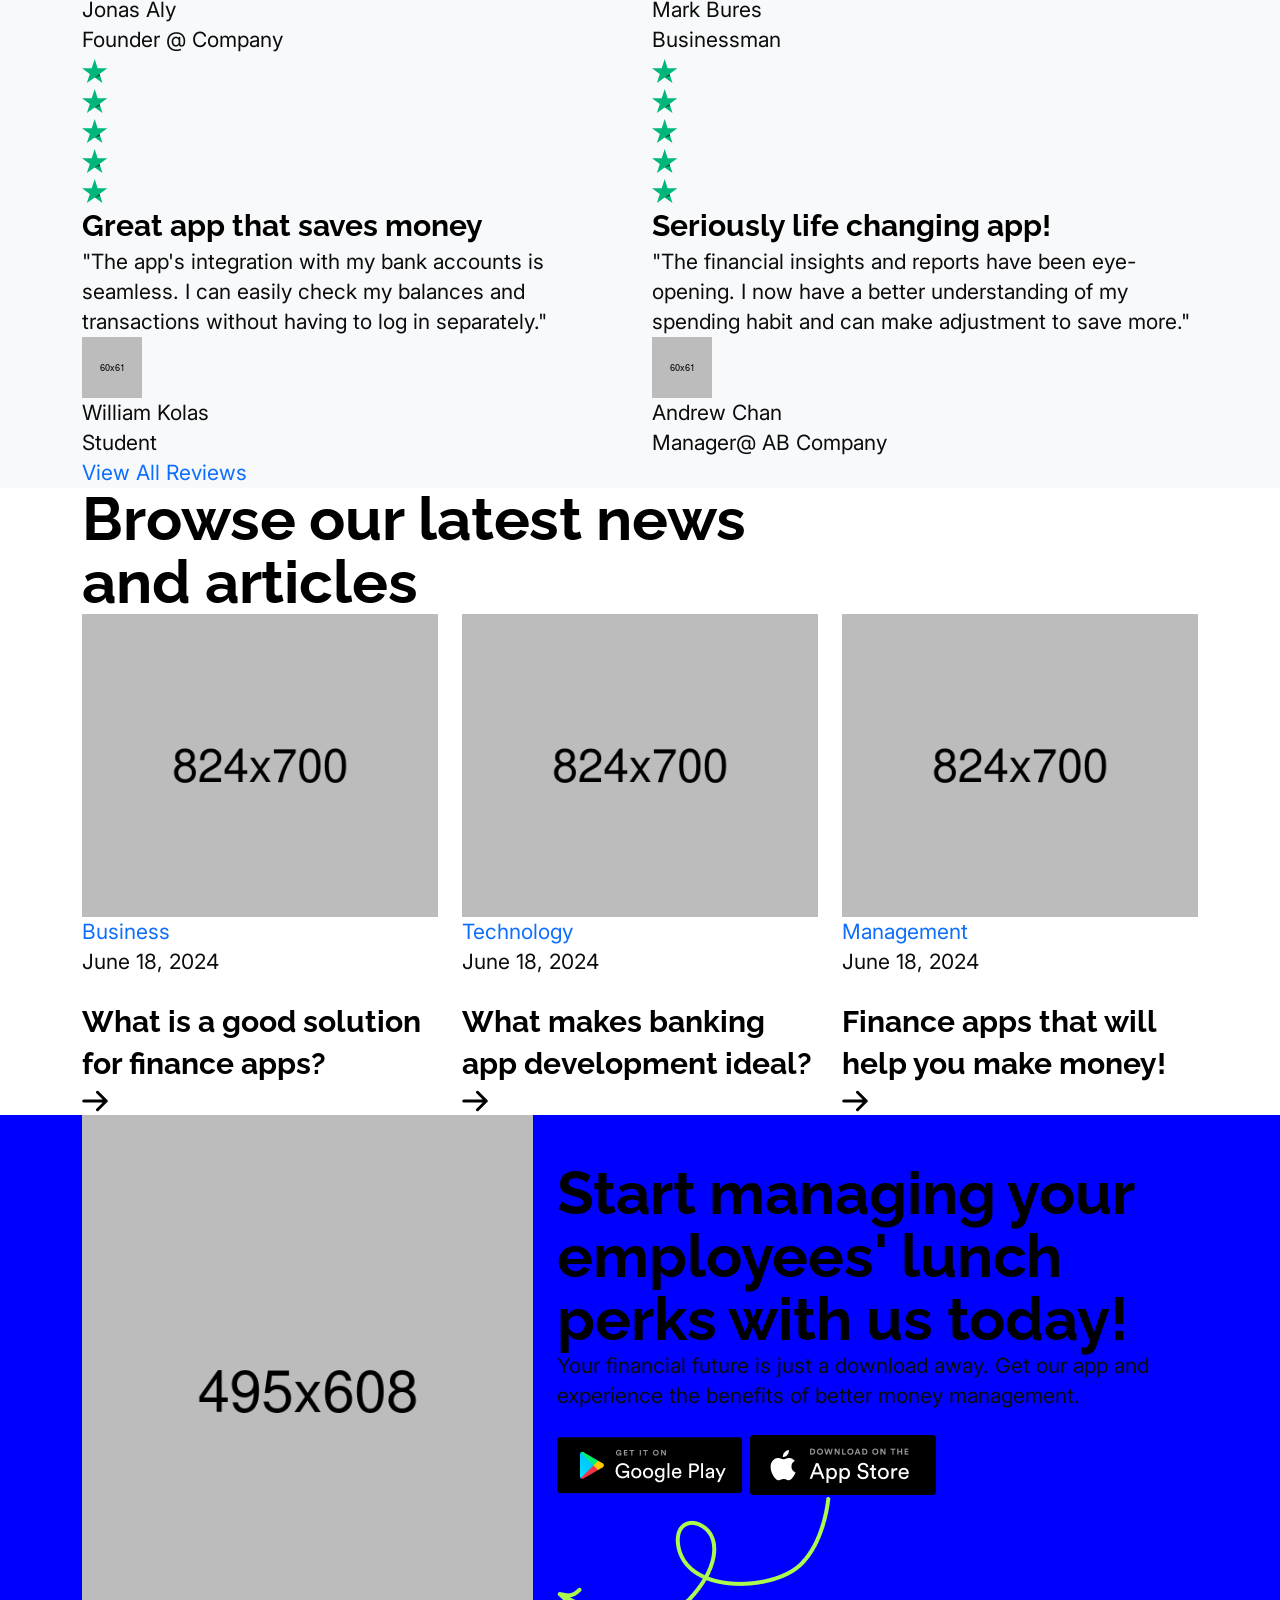
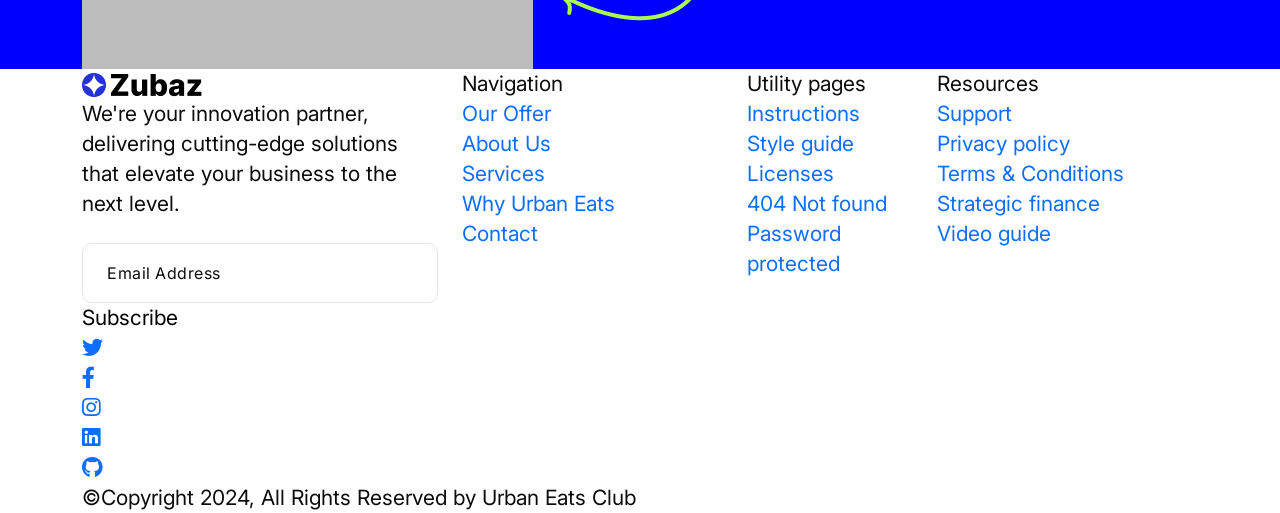
==== commit 5db73fb8: "added employees instead of our offer" ====
--- a/index.html
+++ b/index.html
@@ -64,7 +64,7 @@
             </div>
             <ul class="site-menu-main">
               <li class="nav-item nav-item-has-children">
-                <a href="#" class="nav-link-item drop-trigger">Our Offer <i class="fas fa-angle-down"></i></a>
+                <a href="#" class="nav-link-item drop-trigger">Employees <i class="fas fa-angle-down"></i></a>
                 <ul class="sub-menu" id="submenu-1">
                   <li class="sub-menu--item">
                     <a href="index.html">
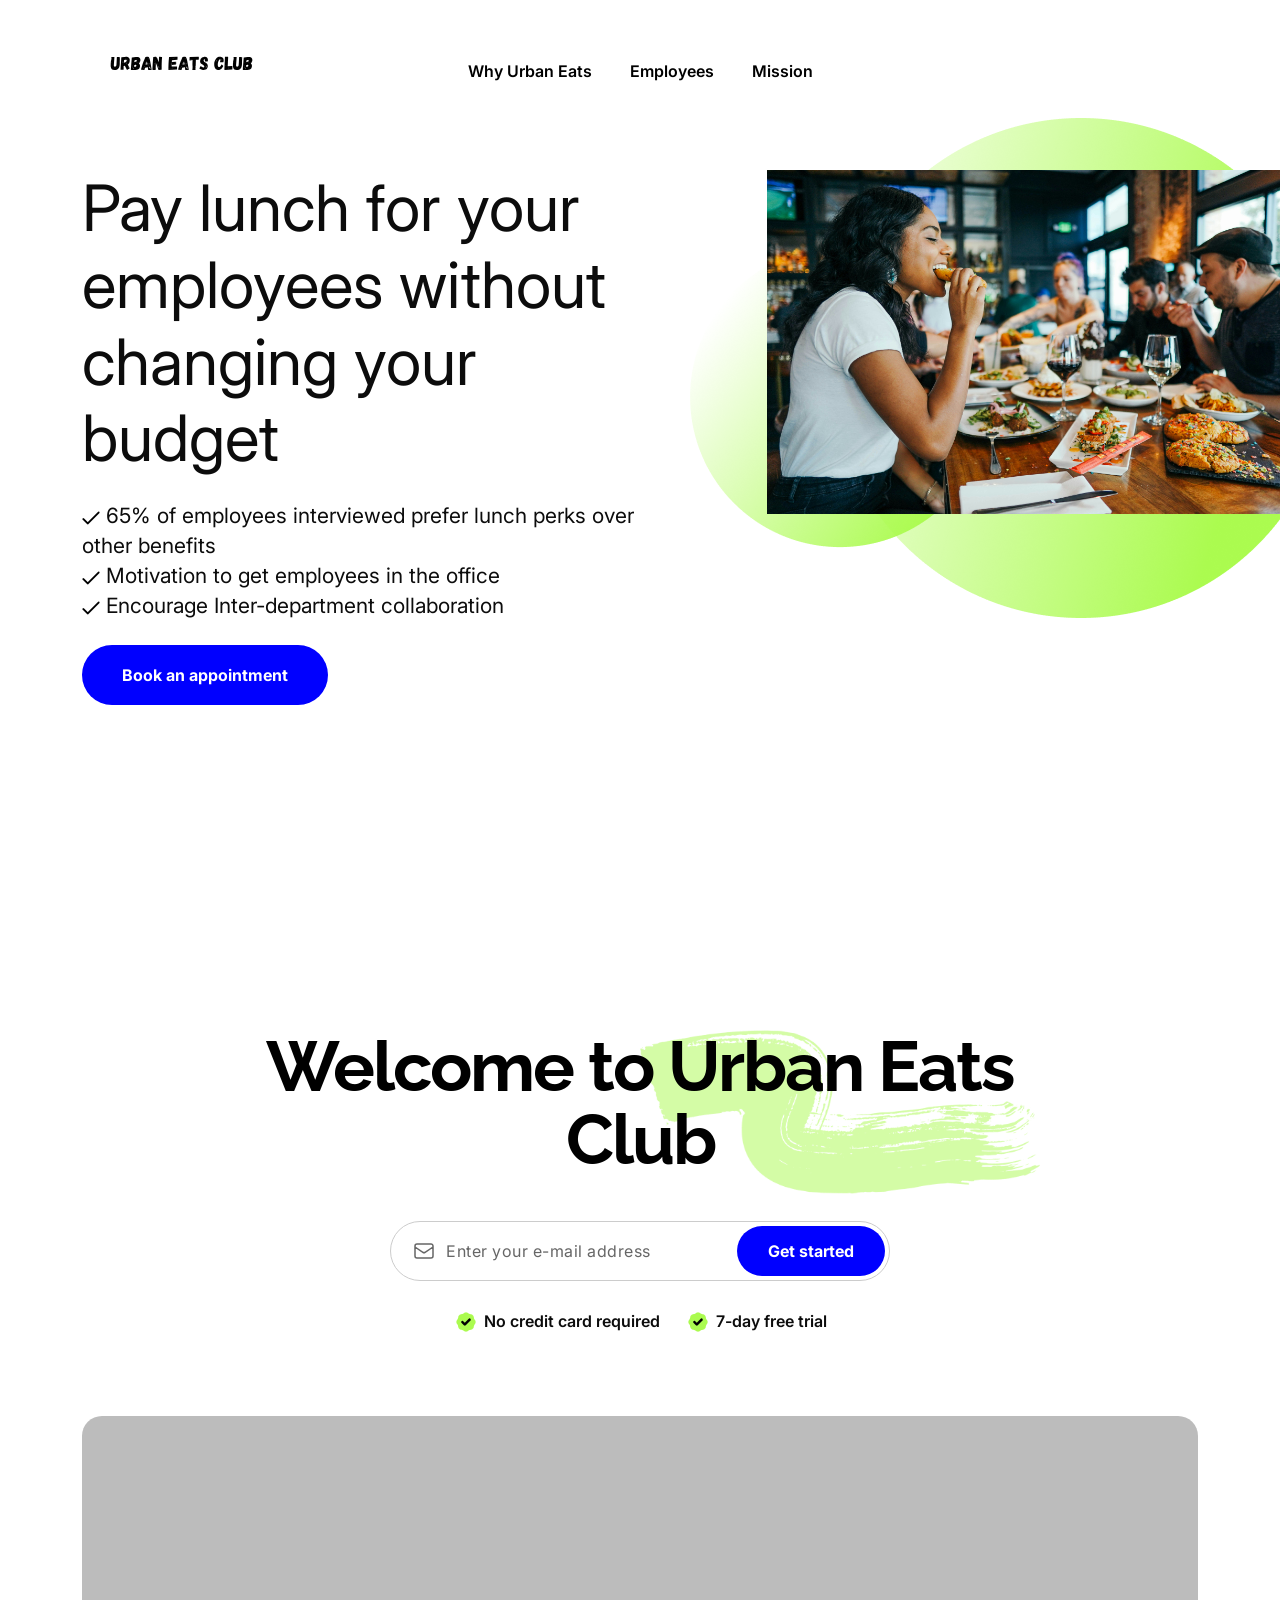
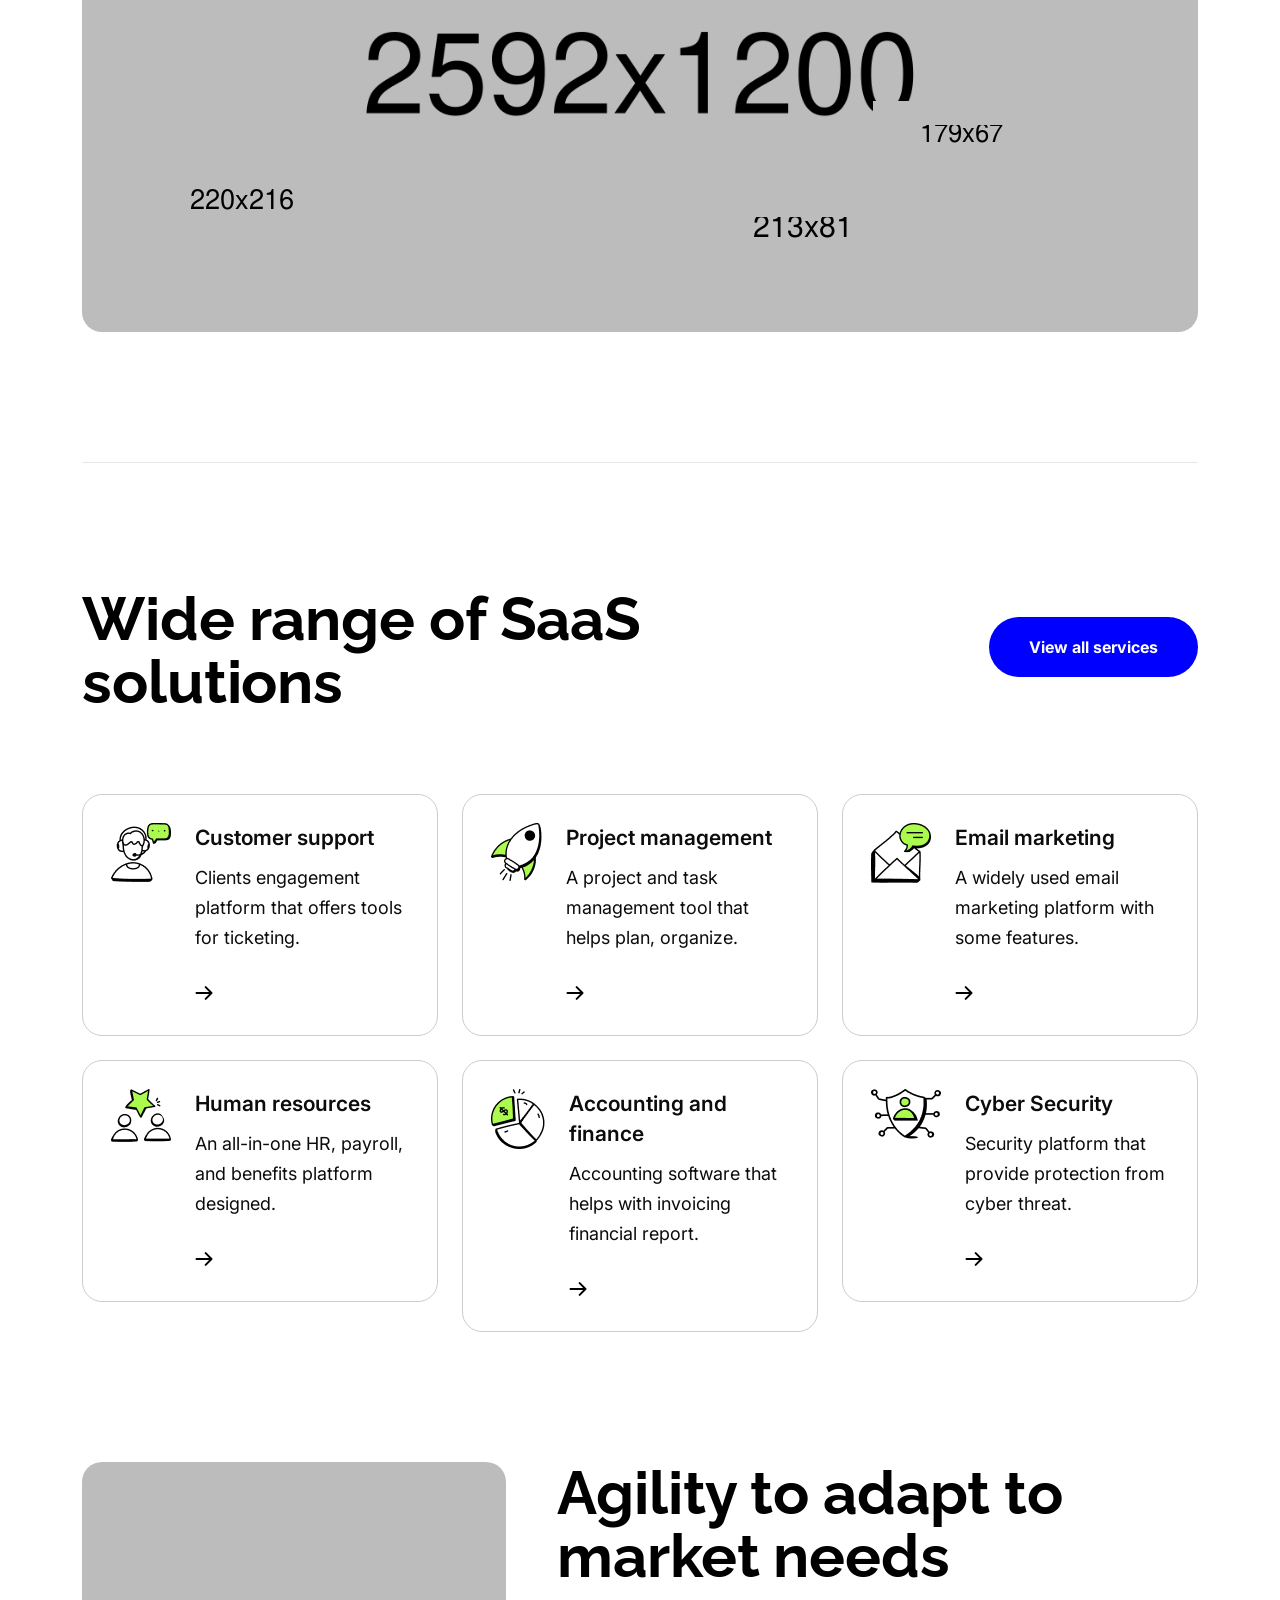
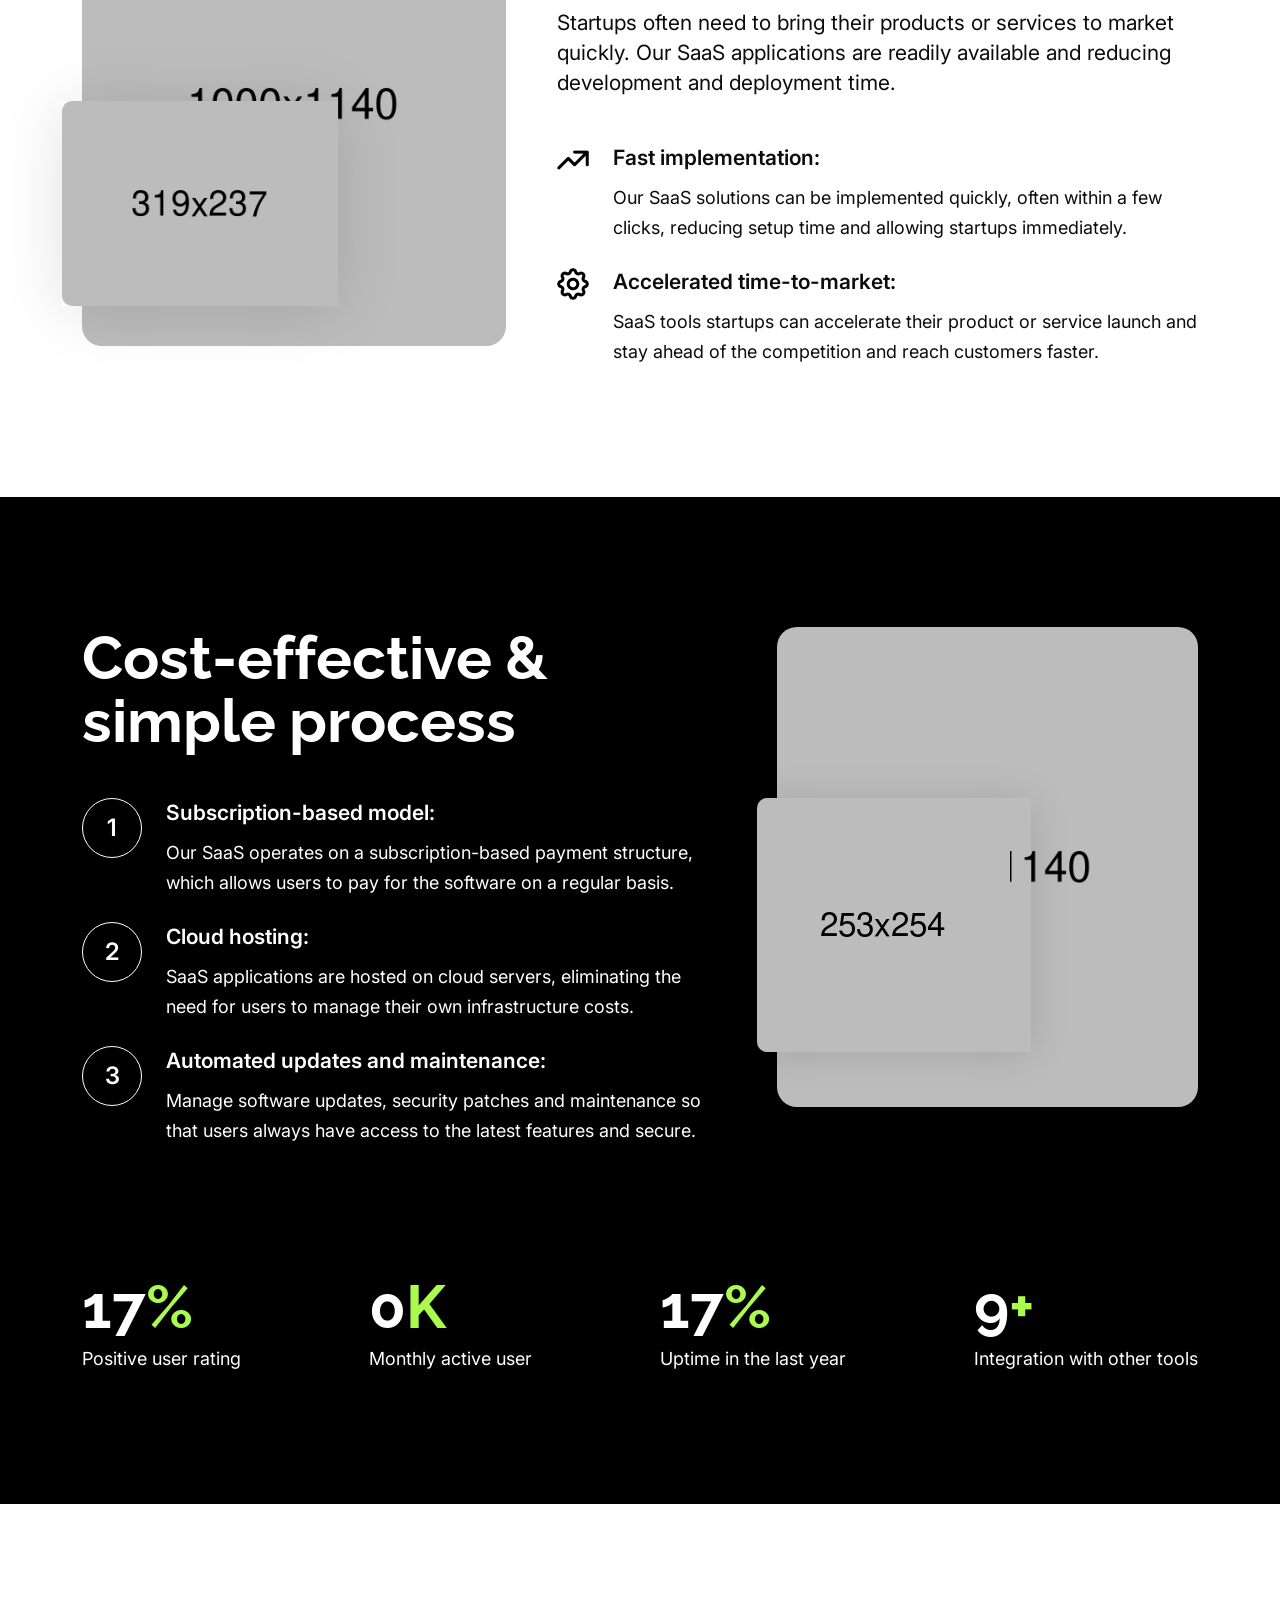
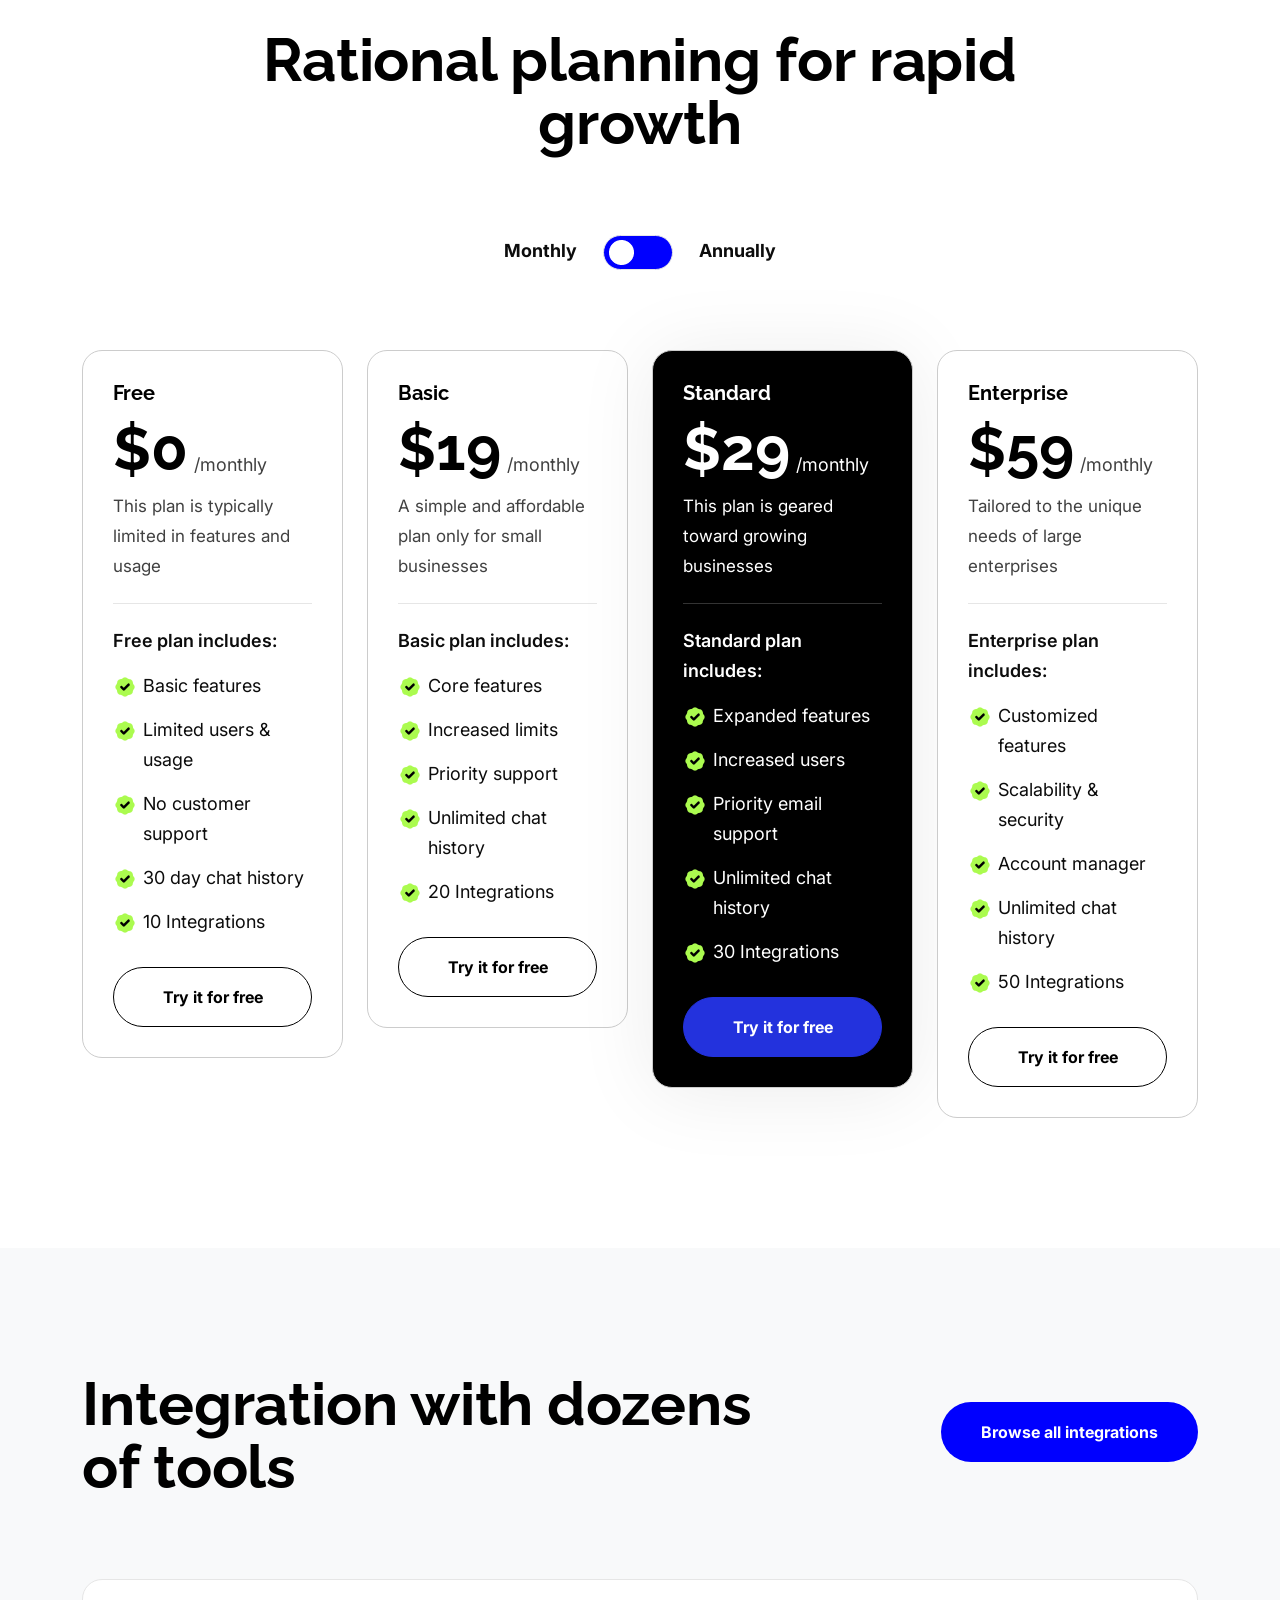
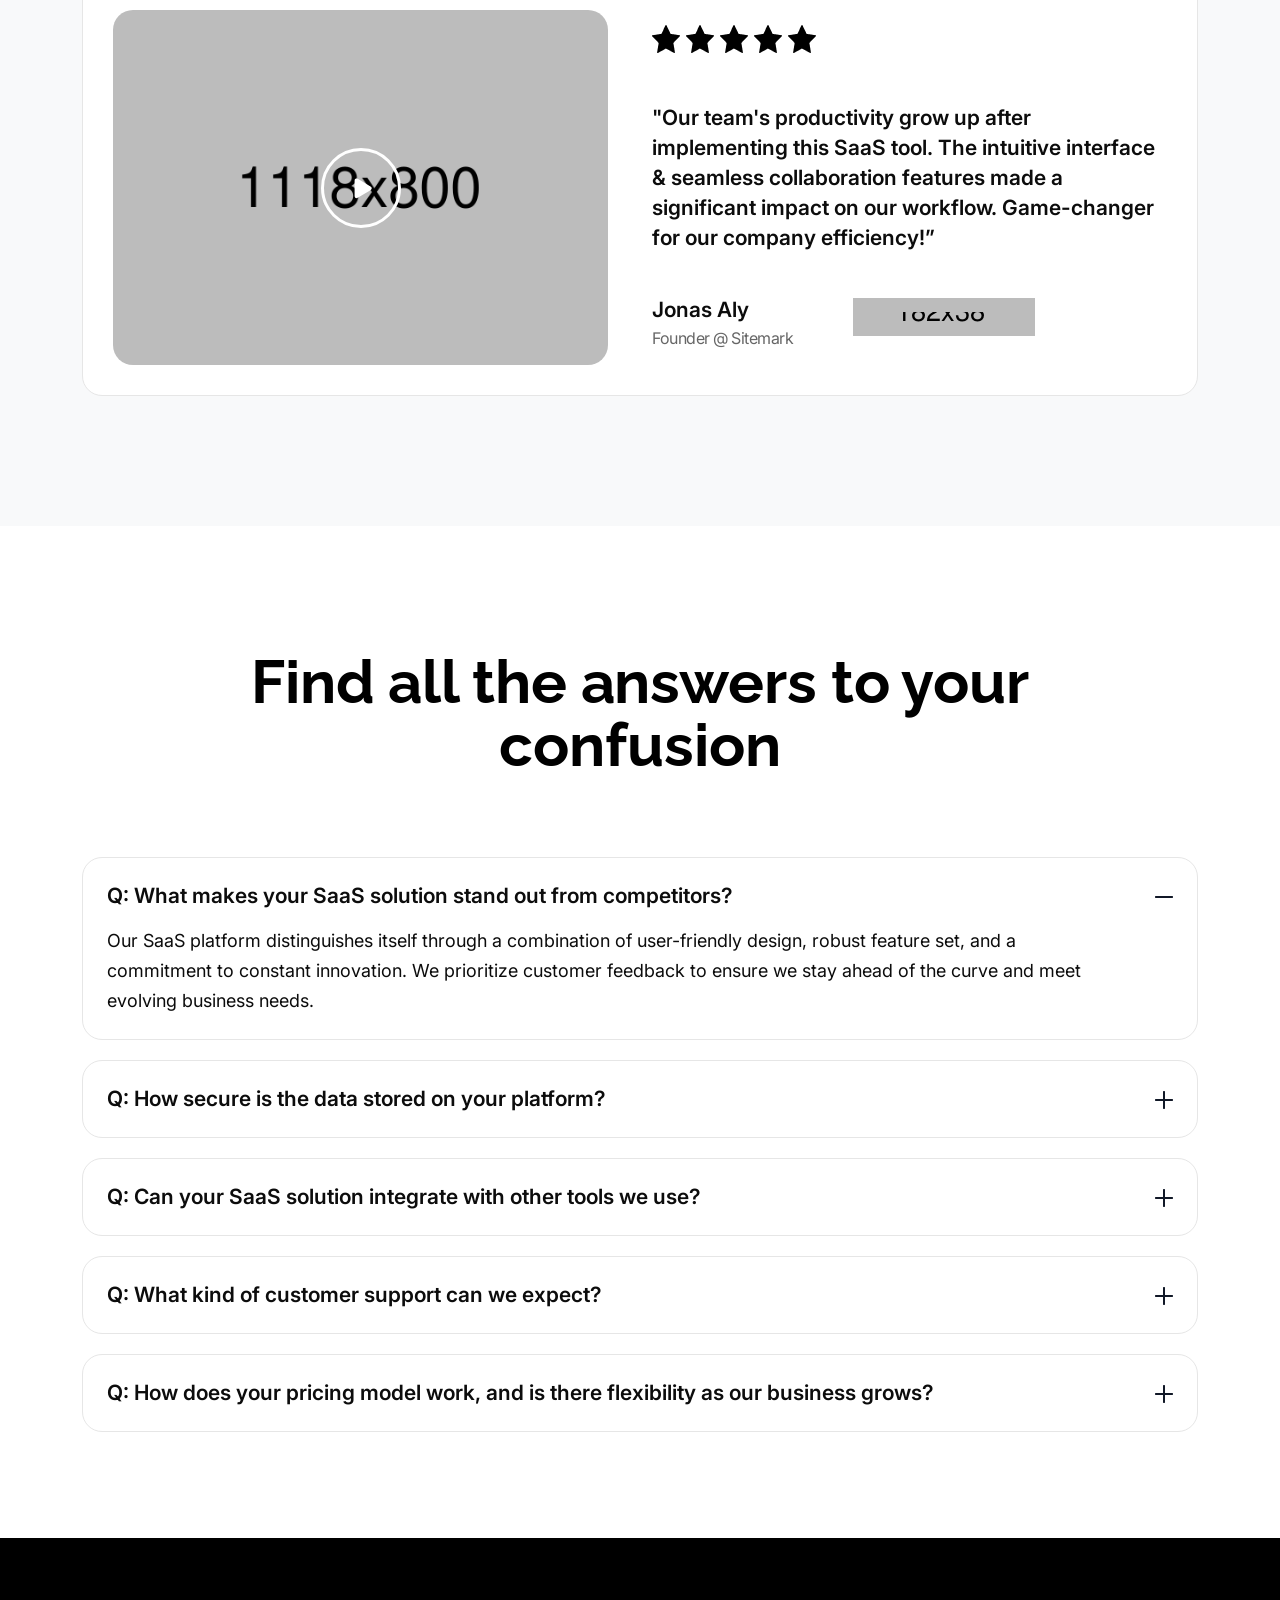
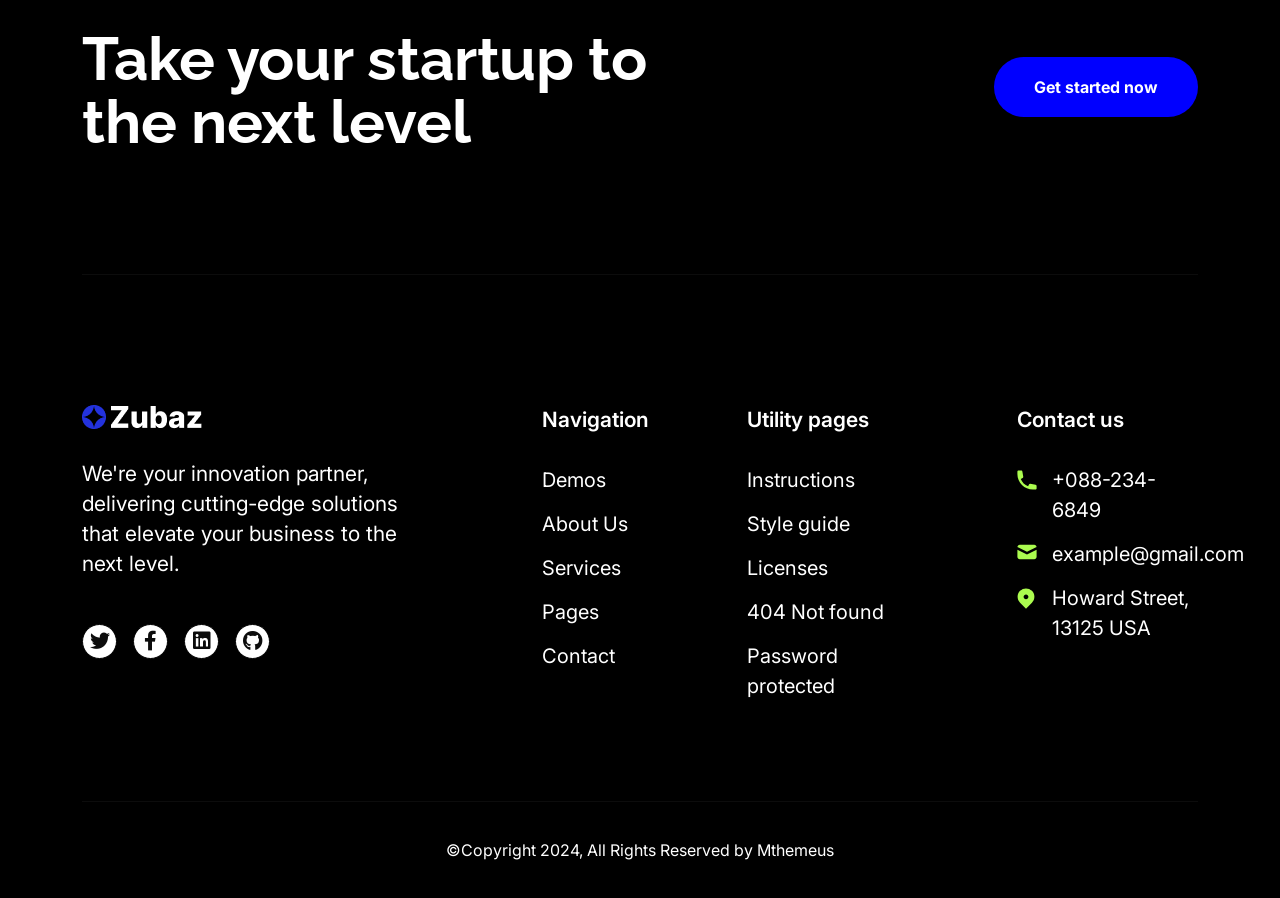
==== commit 7e801bdb: "Add navbar and hero section" ====
--- a/index.html
+++ b/index.html
@@ -1,93 +1,110 @@
 <!DOCTYPE html>
 <html lang="en">
-
-<head>
-  <meta charset="UTF-8">
-  <meta http-equiv="X-UA-Compatible" content="IE=edge">
-  <meta name="viewport" content="width=device-width, initial-scale=1.0">
-  <title>Urban Eats Club || Responsive HTML 5 Template</title>
-
-  <link rel="shortcut icon" href="assets/images/favicon.ico" type="image/x-icon">
-  <link rel="icon" href="assets/images/favicon.ico" type="image/x-icon">
-  <!--- End favicon-->
-
-  <link href="https://fonts.googleapis.com/css2?family=Inter:wght@400;600&family=Raleway:wght@600;700&display=swap" rel="stylesheet">
-  <!-- End google font  -->
-
-  <link rel="stylesheet" href="assets/css/bootstrap.min.css">
-  <link rel="stylesheet" href="assets/css/magnific-popup.css">
-  <link rel="stylesheet" href="assets/css/slick.css">
-  <link rel="stylesheet" href="assets/css/animate.css">
-  <link rel="stylesheet" href="assets/css/fontawesome.css">
-
-
-  <!-- Code Editor  -->
-
-  <link rel="stylesheet" href="assets/css/main.css">
-  <link rel="stylesheet" href="assets/css/app.min.css">
-
-  <script src="https://identity.netlify.com/v1/netlify-identity-widget.js"></script>
-</head>
-
-<body class="light">
-
-  <div class="Urban Eats Club-preloader-wrap">
-    <div class="Urban Eats Club-preloader">
-      <div></div>
-      <div></div>
-      <div></div>
-      <div></div>
+  <head>
+    <meta charset="UTF-8" />
+    <meta http-equiv="X-UA-Compatible" content="IE=edge" />
+    <meta
+      name="viewport"
+      content="width=device-width, initial-scale=1.0"
+    />
+    <title>Zubuz || Responsive HTML 5 Template</title>
+
+    <link
+      rel="shortcut icon"
+      href="assets/images/favicon.ico"
+      type="image/x-icon"
+    />
+    <link
+      rel="icon"
+      href="assets/images/favicon.ico"
+      type="image/x-icon"
+    />
+    <!--- End favicon-->
+
+    <link
+      href="https://fonts.googleapis.com/css2?family=Inter:wght@400;600&family=Raleway:wght@600;700&display=swap"
+      rel="stylesheet"
+    />
+    <!-- End google font  -->
+
+    <link rel="stylesheet" href="assets/css/bootstrap.min.css" />
+    <link rel="stylesheet" href="assets/css/magnific-popup.css" />
+    <link rel="stylesheet" href="assets/css/slick.css" />
+    <link rel="stylesheet" href="assets/css/animate.css" />
+    <link rel="stylesheet" href="assets/css/fontawesome.css" />
+
+    <!-- Code Editor  -->
+
+    <link rel="stylesheet" href="assets/css/main.css" />
+    <link rel="stylesheet" href="assets/css/app.min.css" />
+  </head>
+
+  <body class="light">
+    <div class="zubuz-preloader-wrap">
+      <div class="zubuz-preloader">
+        <div></div>
+        <div></div>
+        <div></div>
+        <div></div>
+      </div>
     </div>
-  </div>
-
-
-
-
-  <header class="site-header site-header--menu-center Urban Eats Club-header-section" id="sticky-menu">
-    <div class="container">
-      <nav class="navbar site-navbar">
-        <!-- Brand Logo-->
-        <div class="brand-logo">
-          <a href="index.html">
-            <img src="assets/images/logo/logo-dark.png" alt="" class="light-version-logo">
-          </a>
-        </div>
-        <div class="menu-block-wrapper">
-          <div class="menu-overlay"></div>
-          <nav class="menu-block" id="append-menu-header">
-            <div class="mobile-menu-head">
-              <div class="go-back">
-                <i class="fa fa-angle-left"></i>
-              </div>
-              <div class="current-menu-title"></div>
-              <div class="mobile-menu-close">&times;</div>
-            </div>
-            <ul class="site-menu-main">
+
+    <header
+      class="site-header site-header--menu-center zubuz-header-section"
+      id="sticky-menu"
+    >
+      <div class="container">
+        <nav class="navbar site-navbar">
+          <!-- Brand Logo-->
+          <div class="brand-logo">
+            <a href="index.html">
+              <img
+                src="assets/images/logo/uec-dark.svg"
+                alt=""
+                class="light-version-logo"
+                style="width: 1000px"
+              />
+            </a>
+          </div>
+          <div class="menu-block-wrapper">
+            <div class="menu-overlay"></div>
+            <nav class="menu-block" id="append-menu-header">
+              <div class="mobile-menu-head">
+                <div class="go-back">
+                  <i class="fa fa-angle-left"></i>
+                </div>
+                <div class="current-menu-title"></div>
+                <div class="mobile-menu-close">&times;</div>
+              </div>
+              <ul class="site-menu-main">
+                <!-- Menu Items -->
+                <!--
+
               <li class="nav-item nav-item-has-children">
-                <a href="#" class="nav-link-item drop-trigger">Employees <i class="fas fa-angle-down"></i></a>
+                <a href="#" class="nav-link-item drop-trigger">All Templates<i class="fas fa-angle-down"></i></a>
                 <ul class="sub-menu" id="submenu-1">
                   <li class="sub-menu--item">
-                    <a href="index.html">
-                      <span class="menu-item-text" style="display: none;">Finance App</span>
+                    <a href="index-01.html">
+                      <span class="menu-item-text">Finance App</span>
                     </a>
                   </li>
                   <li class="sub-menu--item">
                     <a href="index-02.html">
-                      <span class="menu-item-text" style="display: none;">CRM Platform</span>
+                      <span class="menu-item-text">CRM Platform</span>
                     </a>
                   </li>
                   <li class="sub-menu--item">
                     <a href="index-03.html">
-                      <span class="menu-item-text" style="display: none;">SaaS Startups</span>
+                      <span class="menu-item-text">SaaS Startups</span>
                     </a>
                   </li>
                 </ul>
               </li>
               <li class="nav-item">
-                <a href="about-us.html" class="nav-link-item">Mission</a>
+                <a href="about-us.html" class="nav-link-item">About Us</a>
               </li>
               <li class="nav-item nav-item-has-children">
-                <a href="#" class="nav-link-item drop-trigger">Why urban Eats <i class="fas fa-angle-down"></i></a>
+                <a href="#" class="nav-link-item drop-trigger">Pages <i class="fas fa-angle-down"></i></a>
                 <ul class="sub-menu" id="submenu-2">
                   <li class="sub-menu--item">
                     <a href="about-us.html">
@@ -248,7 +265,7 @@
                 </ul>
               </li>
               <li class="nav-item nav-item-has-children">
-                <a href="#" class="nav-link-item drop-trigger">HR Insights <i class="fas fa-angle-down"></i></a>
+                <a href="#" class="nav-link-item drop-trigger">Blog <i class="fas fa-angle-down"></i></a>
                 <ul class="sub-menu" id="submenu-10">
                   <li class="sub-menu--item">
                     <a href="blog.html">
@@ -273,697 +290,1136 @@
                 </ul>
               </li>
               <li class="nav-item">
-                <<a href="contact-us.html" class="nav-link-item" style="display: none;">Contact Us</a>
+                <a href="contact-us.html" class="nav-link-item">Contact Us</a>
               </li>
-            </ul>
-          </nav>
-        </div>
-
+
+              -->
+
+                <li class="nav-item">
+                  <a href="#" class="nav-link-item">Why Urban Eats</a>
+                </li>
+                <li class="nav-item">
+                  <a href="#" class="nav-link-item">Employees</a>
+                </li>
+                <li class="nav-item">
+                  <a href="#" class="nav-link-item">Mission</a>
+                </li>
+              </ul>
+            </nav>
+          </div>
+
+          <!-- Login & Get Started -->
+          <!--
         <div class="header-btn header-btn-l1 ms-auto d-none d-xs-inline-flex">
-          <div class="Urban Eats Club-header-btn-wrap">
-            <a class="Urban Eats Club-login-btn" href="sign-up.html">Login</a>
-          </div>
-          <a class="Urban Eats Club-default-btn Urban Eats Club-header-btn" href="contact-us.html">
-            <span>Book a Demo</span>
+          <div class="zubuz-header-btn-wrap">
+            <a class="zubuz-login-btn" href="sign-up.html">Login</a>
+          </div>
+          <a class="zubuz-default-btn zubuz-header-btn pill" href="contact-us.html">
+            <span>Get Started</span>
           </a>
         </div>
-        <!-- mobile menu trigger -->
-        <div class="mobile-menu-trigger light">
-          <span></span>
-        </div>
-        <!--/.Mobile Menu Hamburger Ends-->
-      </nav>
-    </div>
-  </header>
-  <!--End landex-header-section -->
-
-  <div class="Urban Eats Club-hero-section" style="background-image: url(assets/images/v1/hero-shape1.png)">
-    <div class="container">
-      <div class="Urban Eats Club-hero-content center position-relative">
-        <h1>Urban Eats Club: Simplifying Lunch Perks for both Employees and Employers!</h1>
-        <p>We help companies streamline lunch perks for their employees through a fully digital process. Whether you want to offer lunch once a week or five times, our solution ensures a seamless, hassle-free experience.</p>
-        <div class="Urban Eats Club-hero-btn-wrap center">
-          <a class="Urban Eats Club-default-btn" href="contact-us.html"> <span>Book Appointment</span> </a>
-          <a class="video-init Urban Eats Club-hero-video" href="https://www.youtube.com/watch?v=SixdAQtWJQ8">
-            <img src="assets/images/v1/play-btn.png" alt="">
-            Book A Demo
-          </a>
-        </div>
-        <div class="Urban Eats Club-hero-shape">
-          <img src="assets/images/v1/shape.png" alt="">
-        </div>
+        -->
+
+          <!-- mobile menu trigger -->
+          <div class="mobile-menu-trigger light">
+            <span></span>
+          </div>
+          <!--/.Mobile Menu Hamburger Ends-->
+        </nav>
       </div>
-      <div class="Urban Eats Club-hero-bottom">
-        <div class="Urban Eats Club-hero-thumb wow fadeInUpX">
-          <img src="assets/images/v1/hero-mocup1.png" alt="">
-        </div>
-        <div class="Urban Eats Club-hero-card card1 wow zoomIn">
-          <img src="assets/images/v1/h-card1.png" alt="">
-        </div>
-        <div class="Urban Eats Club-hero-card card2 wow zoomIn">
-          <img src="assets/images/v1/h-card2.png" alt="">
-        </div>
-        <div class="Urban Eats Club-hero-card card3 wow zoomIn">
-          <img src="assets/images/v1/h-card4.png" alt="">
-        </div>
-        <div class="Urban Eats Club-hero-card card4 wow zoomIn">
-          <img src="assets/images/v1/h-card3.png" alt="">
-        </div>
+    </header>
+    <!--End landex-header-section -->
+
+    <div class="zubuz-hero-section2">
+      <div class="container">
+        <div class="row zubuz_screenfix_right">
+          <div class="col-lg-6">
+            <div class="zubuz-hero-content">
+              <!-- Trustpilot rating
+            <div class="zubuz-hero-rating">
+              <ul>
+                <li><img src="assets/images/v2/rating.png" alt=""></li>
+                <li>4.8/5 on TrustPilot reviews</li>
+              </ul>
+            </div>
+            -->
+              <div
+                class="zubuz-hero-title"
+                style="font-size: 64px; line-height: 1.2"
+              >
+                Pay lunch for your employees without changing your
+                budget
+              </div>
+              <div class="zubuz-icon-list hero-list">
+                <div class="flex">
+                  <div>
+                    <img src="assets/images/v2/check2.png" alt="" />
+                    65% of employees interviewed prefer lunch perks
+                    over other benefits
+                  </div>
+                  <div>
+                    <img src="assets/images/v2/check2.png" alt="" />
+                    Motivation to get employees in the office
+                  </div>
+                  <div>
+                    <img src="assets/images/v2/check2.png" alt="" />
+                    Encourage Inter-department collaboration
+                  </div>
+                </div>
+              </div>
+              <div class="zubuz-hero-btn-wrap mt-4">
+                <a class="zubuz-default-btn pill">
+                  <span>Book an appointment</span>
+                </a>
+              </div>
+              <!-- Sign up for free button 
+              <div class="zubuz-hero-btn-wrap">
+                <a class="zubuz-default-btn pill" href="sign-up.html">
+                  <span>Sign up for free</span>
+                </a>
+                <a class="zubuz-login-btn m-0" href="service.html"
+                  >View all features</a
+                >
+              </div>
+              -->
+            </div>
+          </div>
+          <div class="col-lg-6">
+            <div class="zubuz-hero-thumb2">
+              <img
+                src="assets/images/restaurants/alex-haney-girl-in-group-eating-cookie.jpg"
+                alt=""
+              />
+              <div class="zubuz-hero-shape2">
+                <img src="assets/images/v2/shape1-v2.png" alt="" />
+              </div>
+              <div class="zubuz-hero-shape3">
+                <img src="assets/images/v2/shape2-v2.png" alt="" />
+              </div>
+            </div>
+          </div>
+          <!--
+          <div class="col-lg-6">
+            <div class="zubuz-hero-thumb2">
+              <img src="assets/images/v2/dashboard.png" alt="" />
+              <div class="zubuz-hero-shape2">
+                <img src="assets/images/v2/shape1-v2.png" alt="" />
+              </div>
+              <div class="zubuz-hero-shape3">
+                <img src="assets/images/v2/shape2-v2.png" alt="" />
+              </div>
+            </div>
+          </div>
+        --></div>
       </div>
     </div>
-  </div>
-  <!-- End section -->
-
-  <div class="section dark-bg Urban Eats Club-section-padding4">
-    <div class="container">
-      <div class="row">
-        <div class="col-lg-5">
-          <div class="Urban Eats Club-brand-logo-content">
-            <h3>Companies rely on us to manage lunch perks seamlessly.</h3>
-          </div>
-        </div>
-        <div class="col-lg-7">
-          <div class="Urban Eats Club-brand-slider">
-            <div class="Urban Eats Club-brand-item">
-              <img src="assets/images/v1/b_1.png" alt="">
-            </div>
-            <div class="Urban Eats Club-brand-item">
-              <img src="assets/images/v1/b_2.png" alt="">
-            </div>
-            <div class="Urban Eats Club-brand-item">
-              <img src="assets/images/v1/b_3.png" alt="">
-            </div>
-            <div class="Urban Eats Club-brand-item">
-              <img src="assets/images/v1/b_4.png" alt="">
-            </div>
-            <div class="Urban Eats Club-brand-item">
-              <img src="assets/images/v1/b_5.png" alt="">
-            </div>
-            <div class="Urban Eats Club-brand-item">
-              <img src="assets/images/v1/b_6.png" alt="">
-            </div>
-          </div>
-          <div class="Urban Eats Club-brand-slider2">
-            <div class="Urban Eats Club-brand-item">
-              <img src="assets/images/v1/b_1.png" alt="">
-            </div>
-            <div class="Urban Eats Club-brand-item">
-              <img src="assets/images/v1/b_2.png" alt="">
-            </div>
-            <div class="Urban Eats Club-brand-item">
-              <img src="assets/images/v1/b_3.png" alt="">
-            </div>
-            <div class="Urban Eats Club-brand-item">
-              <img src="assets/images/v1/b_4.png" alt="">
-            </div>
-            <div class="Urban Eats Club-brand-item">
-              <img src="assets/images/v1/b_5.png" alt="">
-            </div>
-            <div class="Urban Eats Club-brand-item">
-              <img src="assets/images/v1/b_6.png" alt="">
-            </div>
-          </div>
-        </div>
-      </div>
-
-    </div>
-  </div>
-  <!-- End section -->
-
-  <div class="section Urban Eats Club-section-padding2">
-    <div class="container">
-      <div class="row">
-        <div class="col-lg-5">
-          <div class="Urban Eats Club-thumb thumb-pr">
-            <img src="assets/images/v1/mocup01.png" alt="">
-            <div class="Urban Eats Club-thumb-card">
-              <img src="assets/images/v1/card1.png" alt="">
-            </div>
-          </div>
-        </div>
-        <div class="col-lg-7 d-flex align-items-center">
-          <div class="Urban Eats Club-default-content">
-            <h2>Employees can pay directly at restaurants using the Urban Eats Club app</h2>
-            <p>Users can input their income & expenses, categorize transactions, and view reports and summaries of their spending habits.</p>
-            <div class="Urban Eats Club-extara-mt">
-              <p><span class="font-semibold">Budgeting:</span> It enables effective budgeting and expense tracking, helping you stay on top of your financial goals.</p>
-              <p><span class="font-semibold">Expense Tracking:</span> Users can input their income & expenses, categorize transactions, and view reports and summaries of their spending habits.</p>
+
+    <div class="zubuz-hero-section">
+      <div class="container">
+        <div class="zubuz-hero-content center">
+          <h1>
+            Welcome to Urban Eats Club
+            <span class="zubuz-title-shape">
+              <img src="assets/images/v3/shape-v3-01.png" alt="" />
+            </span>
+          </h1>
+          <div class="zubuz-extara-mt">
+            <div class="zubuz-subscribe-three">
+              <form action="#">
+                <input
+                  type="email"
+                  placeholder="Enter your e-mail address"
+                />
+                <button
+                  class="zubuz-default-btn zubuz-subscription-btn three"
+                  id="zubuz-subscription-btn"
+                  type="submit"
+                >
+                  <span>Get started</span>
+                </button>
+                <div class="zubuz-input-email">
+                  <img src="assets/images/icon/email2.svg" alt="" />
+                </div>
+              </form>
+            </div>
+            <div class="zubuz-icon-list">
+              <ul>
+                <li>
+                  <img src="assets/images/v3/check.png" alt="" /> No
+                  credit card required
+                </li>
+                <li>
+                  <img src="assets/images/v3/check.png" alt="" />
+                  7-day free trial
+                </li>
+              </ul>
+            </div>
+          </div>
+        </div>
+        <div class="zubuz-border-btoom">
+          <div class="zubuz-hero-thumb3">
+            <img src="assets/images/v3/thumb-v3-01.png" alt="" />
+            <div class="zubuz-hero-thumb-card1">
+              <img src="assets/images/v3/card-v3-1.png" alt="" />
+            </div>
+            <div class="zubuz-hero-thumb-card2">
+              <img src="assets/images/v3/card-v3-2.png" alt="" />
+            </div>
+            <div class="zubuz-hero-thumb-card3">
+              <img src="assets/images/v3/card-v3-3.png" alt="" />
             </div>
           </div>
         </div>
       </div>
     </div>
-  </div>
-  <!-- End section -->
-
-  <div class="section Urban Eats Club-section-padding5">
-    <div class="container">
-      <div class="row">
-        <div class="col-lg-5 order-lg-2">
-          <div class="Urban Eats Club-thumb thumb-pl">
-            <img src="assets/images/v1/mocup2.png" alt="">
-            <div class="Urban Eats Club-thumb-card2">
-              <img src="assets/images/v1/card2.png" alt="">
-            </div>
-          </div>
-        </div>
-        <div class="col-lg-7 d-flex align-items-center">
-          <div class="Urban Eats Club-default-content">
-            <h2>Employees can pay directly at restaurants using the Urban Eats Club app</h2>
-            <p>Employees don't need to enter credit card or bank details—simply select their order on the app and pay using the Urban Eats checkout process.</p>
-            <div class="Urban Eats Club-extara-mt">
-              <div class="Urban Eats Club-iconbox-wrap-left">
-                <div class="Urban Eats Club-iconbox-icon">
-                  <img src="assets/images/v1/icon1.png" alt="">
-                </div>
-                <div class="Urban Eats Club-iconbox-data">
-                  <span>Just select the meal on the app & eat!</span>
-                  <p>Employees don’t need to worry about the price—every meal on their app is available for selection.</p>
-                </div>
-              </div>
-              <div class="Urban Eats Club-iconbox-wrap-left">
-                <div class="Urban Eats Club-iconbox-icon">
-                  <img src="assets/images/v1/icon2.png" alt="">
-                </div>
-                <div class="Urban Eats Club-iconbox-data">
-                  <span>Employees can Monitor number of meals left</span>
-                  <p>Our app lets employees track the number of meals remaining weekly or monthly in real time.</p>
-                </div>
+    <!-- End section -->
+
+    <div class="section zubuz-section-padding3">
+      <div class="container">
+        <div class="zubuz-section-title zubuz-two-column-title">
+          <div class="row">
+            <div class="col-lg-7">
+              <h2>Wide range of SaaS solutions</h2>
+            </div>
+            <div class="col-lg-5 d-flex align-items-center">
+              <div class="zubuz-title-btn">
+                <a class="zubuz-default-btn pill" href="service.html">
+                  <span>View all services</span>
+                </a>
+              </div>
+            </div>
+          </div>
+        </div>
+        <div class="row">
+          <div class="col-xl-4 col-md-6">
+            <div class="zubuz-iconbox-wrap-left iconbox-left-border">
+              <div class="zubuz-iconbox-icon none-bg">
+                <img src="assets/images/v3/icon1.png" alt="" />
+              </div>
+              <div class="zubuz-iconbox-data data-small">
+                <span>Customer support</span>
+                <p>
+                  Clients engagement platform that offers tools for
+                  ticketing.
+                </p>
+                <a
+                  class="zubuz-iconbox-btn"
+                  href="single-service.html"
+                >
+                  <span>Read more</span>
+                  <img
+                    src="assets/images/icon/arrow-right2.svg"
+                    alt=""
+                /></a>
+              </div>
+            </div>
+          </div>
+          <div class="col-xl-4 col-md-6">
+            <div class="zubuz-iconbox-wrap-left iconbox-left-border">
+              <div class="zubuz-iconbox-icon none-bg">
+                <img src="assets/images/v3/icon2.png" alt="" />
+              </div>
+              <div class="zubuz-iconbox-data data-small">
+                <span>Project management</span>
+                <p>
+                  A project and task management tool that helps plan,
+                  organize.
+                </p>
+                <a
+                  class="zubuz-iconbox-btn"
+                  href="single-service.html"
+                >
+                  <span>Read more</span>
+                  <img
+                    src="assets/images/icon/arrow-right2.svg"
+                    alt=""
+                /></a>
+              </div>
+            </div>
+          </div>
+          <div class="col-xl-4 col-md-6">
+            <div class="zubuz-iconbox-wrap-left iconbox-left-border">
+              <div class="zubuz-iconbox-icon none-bg">
+                <img src="assets/images/v3/icon3.png" alt="" />
+              </div>
+              <div class="zubuz-iconbox-data data-small">
+                <span>Email marketing</span>
+                <p>
+                  A widely used email marketing platform with some
+                  features.
+                </p>
+                <a
+                  class="zubuz-iconbox-btn"
+                  href="single-service.html"
+                >
+                  <span>Read more</span>
+                  <img
+                    src="assets/images/icon/arrow-right2.svg"
+                    alt=""
+                /></a>
+              </div>
+            </div>
+          </div>
+          <div class="col-xl-4 col-md-6">
+            <div class="zubuz-iconbox-wrap-left iconbox-left-border">
+              <div class="zubuz-iconbox-icon none-bg">
+                <img src="assets/images/v3/icon4.png" alt="" />
+              </div>
+              <div class="zubuz-iconbox-data data-small">
+                <span>Human resources</span>
+                <p>
+                  An all-in-one HR, payroll, and benefits platform
+                  designed.
+                </p>
+                <a
+                  class="zubuz-iconbox-btn"
+                  href="single-service.html"
+                >
+                  <span>Read more</span>
+                  <img
+                    src="assets/images/icon/arrow-right2.svg"
+                    alt=""
+                /></a>
+              </div>
+            </div>
+          </div>
+          <div class="col-xl-4 col-md-6">
+            <div class="zubuz-iconbox-wrap-left iconbox-left-border">
+              <div class="zubuz-iconbox-icon none-bg">
+                <img src="assets/images/v3/icon5.png" alt="" />
+              </div>
+              <div class="zubuz-iconbox-data data-small">
+                <span>Accounting and finance</span>
+                <p>
+                  Accounting software that helps with invoicing
+                  financial report.
+                </p>
+                <a
+                  class="zubuz-iconbox-btn"
+                  href="single-service.html"
+                >
+                  <span>Read more</span>
+                  <img
+                    src="assets/images/icon/arrow-right2.svg"
+                    alt=""
+                /></a>
+              </div>
+            </div>
+          </div>
+          <div class="col-xl-4 col-md-6">
+            <div class="zubuz-iconbox-wrap-left iconbox-left-border">
+              <div class="zubuz-iconbox-icon none-bg">
+                <img src="assets/images/v3/icon6.png" alt="" />
+              </div>
+              <div class="zubuz-iconbox-data data-small">
+                <span>Cyber Security</span>
+                <p>
+                  Security platform that provide protection from cyber
+                  threat.
+                </p>
+                <a
+                  class="zubuz-iconbox-btn"
+                  href="single-service.html"
+                >
+                  <span>Read more</span>
+                  <img
+                    src="assets/images/icon/arrow-right2.svg"
+                    alt=""
+                /></a>
               </div>
             </div>
           </div>
         </div>
       </div>
     </div>
-  </div>
-  <!-- End section -->
-
-  <div class="section Urban Eats Club-section-padding3 bg-light">
-    <div class="container">
-      <div class="Urban Eats Club-section-title center">
-        <h2>Features to improve your financial life</h2>
-      </div>
-      <div class="row">
-        <div class="col-xl-4 col-md-6">
-          <div class="Urban Eats Club-iconbox-wrap center">
-            <div class="Urban Eats Club-iconbox-icon">
-              <img src="assets/images/v1/icon3.png" alt="">
-            </div>
-            <div class="Urban Eats Club-iconbox-data">
-              <h3>Financial Planning</h3>
-              <p>Users easily can create & track all types budgets, set financial goals, and plan for their future.</p>
-            </div>
-          </div>
-        </div>
-        <div class="col-xl-4 col-md-6">
-          <div class="Urban Eats Club-iconbox-wrap center">
-            <div class="Urban Eats Club-iconbox-icon">
-              <img src="assets/images/v1/icon4.png" alt="">
-            </div>
-            <div class="Urban Eats Club-iconbox-data">
-              <h3>Security Features</h3>
-              <p>Security is a crucial aspect of our finance app. Security measures to protect users' financial data.</p>
-            </div>
-          </div>
-        </div>
-        <div class="col-xl-4 col-md-6">
-          <div class="Urban Eats Club-iconbox-wrap center">
-            <div class="Urban Eats Club-iconbox-icon">
-              <img src="assets/images/v1/icon5.png" alt="">
-            </div>
-            <div class="Urban Eats Club-iconbox-data">
-              <h3>Tax Preparation</h3>
-              <p>Preparing all the filing taxes, and optimizing deductions for ensuring compliance with tax laws.</p>
-            </div>
-          </div>
-        </div>
-        <div class="col-xl-4 col-md-6">
-          <div class="Urban Eats Club-iconbox-wrap center">
-            <div class="Urban Eats Club-iconbox-icon">
-              <img src="assets/images/v1/icon6.png" alt="">
-            </div>
-            <div class="Urban Eats Club-iconbox-data">
-              <h3>Offline Access</h3>
-              <p>Offline access means you can use essential features and data without an internet connection.</p>
-            </div>
-          </div>
-        </div>
-        <div class="col-xl-4 col-md-6">
-          <div class="Urban Eats Club-iconbox-wrap center">
-            <div class="Urban Eats Club-iconbox-icon">
-              <img src="assets/images/v1/icon7.png" alt="">
-            </div>
-            <div class="Urban Eats Club-iconbox-data">
-              <h3>Currency Conversion</h3>
-              <p>Al the travelers or international business, our finance app also offer currency conversion tools.</p>
-            </div>
-          </div>
-        </div>
-        <div class="col-xl-4 col-md-6">
-          <div class="Urban Eats Club-iconbox-wrap center">
-            <div class="Urban Eats Club-iconbox-icon">
-              <img src="assets/images/v1/icon8.png" alt="">
-            </div>
-            <div class="Urban Eats Club-iconbox-data">
-              <h3>Integration Support</h3>
-              <p>The ability to connect with other financial tools accounting software, or payment platforms.</p>
+    <!-- End Section -->
+
+    <div class="section zubuz-section-padding5">
+      <div class="container">
+        <div class="row">
+          <div class="col-lg-5">
+            <div class="zubuz-v3-thumb">
+              <img src="assets/images/v3/thumb-v3-2.png" alt="" />
+              <div class="zubuz-v3-card">
+                <img src="assets/images/v3/card-v3-4.png" alt="" />
+              </div>
+            </div>
+          </div>
+          <div class="col-lg-7">
+            <div class="zubuz-default-content m-left">
+              <h2>Agility to adapt to market needs</h2>
+              <p>
+                Startups often need to bring their products or
+                services to market quickly. Our SaaS applications are
+                readily available and reducing development and
+                deployment time.
+              </p>
+              <div class="zubuz-extara-mt">
+                <div class="zubuz-iconbox-wrap-left mw-100">
+                  <div class="zubuz-iconbox-icon none-bg">
+                    <img src="assets/images/v3/icon11.png" alt="" />
+                  </div>
+                  <div class="zubuz-iconbox-data data-small">
+                    <span>Fast implementation:</span>
+                    <p>
+                      Our SaaS solutions can be implemented quickly,
+                      often within a few clicks, reducing setup time
+                      and allowing startups immediately.
+                    </p>
+                  </div>
+                </div>
+                <div class="zubuz-iconbox-wrap-left mw-100">
+                  <div class="zubuz-iconbox-icon none-bg">
+                    <img src="assets/images/v3/icon10.png" alt="" />
+                  </div>
+                  <div class="zubuz-iconbox-data data-small">
+                    <span>Accelerated time-to-market:</span>
+                    <p>
+                      SaaS tools startups can accelerate their product
+                      or service launch and stay ahead of the
+                      competition and reach customers faster.
+                    </p>
+                  </div>
+                </div>
+              </div>
             </div>
           </div>
         </div>
       </div>
     </div>
-  </div>
-  <!-- End Section -->
-
-  <div class="scetion Urban Eats Club-section-padding2">
-    <div class="container">
-      <div class="row">
-        <div class="col-lg-7 order-lg-2">
-          <div class="Urban Eats Club-default-content">
-            <h2>Suitable app for all levels of users</h2>
-            <p>Finance apps are for everyone, from beginners to experts. They help manage money, track expenses, and make financial tasks easier.</p>
-            <p>Like budgeting and investment management. These apps are convenient and offer financial insights to help people save and plan for the future.</p>
-            <div class="Urban Eats Club-extara-mt">
-              <a class="Urban Eats Club-default-btn" href="contact-us.html">
-                <span>Start Your Free Trial</span>
-              </a>
-            </div>
-          </div>
-        </div>
-        <div class="col-lg-5">
-          <div class="Urban Eats Club-accordion-wrap" id="Urban Eats Club-accordion">
-            <div class="Urban Eats Club-accordion-item open">
-              <div class="Urban Eats Club-accordion-header">
-                <h3>Sign up for free</h3>
-                <div class="Urban Eats Club-active-icon">
-                  <svg width="22" height="13" viewBox="0 0 22 13" fill="none" xmlns="http://www.w3.org/2000/svg">
-                    <path d="M19.75 2.25L11 11L2.25 2.25" stroke="#111827" stroke-width="3" stroke-linecap="round" stroke-linejoin="round" />
-                  </svg>
+    <!-- End section -->
+
+    <div class="section zubuz-section-padding2 dark-bg">
+      <div class="container">
+        <div class="row">
+          <div class="col-lg-5 order-lg-2">
+            <div class="zubuz-v3-thumb2">
+              <img src="assets/images/v3/thumb-v3-3.png" alt="" />
+              <div class="zubuz-v3-card2">
+                <img src="assets/images/v3/card-v3-5.png" alt="" />
+              </div>
+            </div>
+          </div>
+          <div class="col-lg-7">
+            <div class="zubuz-default-content m-right light">
+              <h2>Cost-effective & simple process</h2>
+              <div class="zubuz-extara-mt">
+                <div class="zubuz-iconbox-wrap-left mw-100">
+                  <div class="zubuz-iconbox-number">1</div>
+                  <div class="zubuz-iconbox-data data-small light">
+                    <span>Subscription-based model:</span>
+                    <p>
+                      Our SaaS operates on a subscription-based
+                      payment structure, which allows users to pay for
+                      the software on a regular basis.
+                    </p>
+                  </div>
                 </div>
-              </div>
-              <div class="Urban Eats Club-accordion-body">
-                <p>Start your journey with a 34-day trial. It’s easy no credit card or commitment.</p>
-              </div>
-            </div>
-            <div class="Urban Eats Club-accordion-item">
-              <div class="Urban Eats Club-accordion-header">
-                <h3>Make a money plan</h3>
-                <div class="Urban Eats Club-active-icon">
-                  <svg width="22" height="13" viewBox="0 0 22 13" fill="none" xmlns="http://www.w3.org/2000/svg">
-                    <path d="M19.75 2.25L11 11L2.25 2.25" stroke="#111827" stroke-width="3" stroke-linecap="round" stroke-linejoin="round" />
-                  </svg>
+                <div class="zubuz-iconbox-wrap-left mw-100">
+                  <div class="zubuz-iconbox-number">2</div>
+                  <div class="zubuz-iconbox-data data-small light">
+                    <span>Cloud hosting:</span>
+                    <p>
+                      SaaS applications are hosted on cloud servers,
+                      eliminating the need for users to manage their
+                      own infrastructure costs.
+                    </p>
+                  </div>
                 </div>
-              </div>
-              <div class="Urban Eats Club-accordion-body">
-                <p>Add your accounts and expenses, set savings targets, and share your plan.</p>
-              </div>
-            </div>
-            <div class="Urban Eats Club-accordion-item">
-              <div class="Urban Eats Club-accordion-header">
-                <h3>Enjoy less stress</h3>
-                <div class="Urban Eats Club-active-icon">
-                  <svg width="22" height="13" viewBox="0 0 22 13" fill="none" xmlns="http://www.w3.org/2000/svg">
-                    <path d="M19.75 2.25L11 11L2.25 2.25" stroke="#111827" stroke-width="3" stroke-linecap="round" stroke-linejoin="round" />
-                  </svg>
+                <div class="zubuz-iconbox-wrap-left mw-100">
+                  <div class="zubuz-iconbox-number">3</div>
+                  <div class="zubuz-iconbox-data data-small light">
+                    <span>Automated updates and maintenance:</span>
+                    <p>
+                      Manage software updates, security patches and
+                      maintenance so that users always have access to
+                      the latest features and secure.
+                    </p>
+                  </div>
                 </div>
-              </div>
-              <div class="Urban Eats Club-accordion-body">
-                <p>Start feeling confident, content, and secure in your financial life.</p>
               </div>
             </div>
           </div>
         </div>
       </div>
     </div>
-  </div>
-  <!-- End section -->
-
-  <div class="section Urban Eats Club-section-padding2 bg-light">
-    <div class="container">
-      <div class="Urban Eats Club-section-title center">
-        <h2>We've earned a 4.8-star Trustpilot rating</h2>
-      </div>
-      <div class="row">
-        <div class="col-lg-6">
-          <div class="Urban Eats Club-testimonial-wrap">
-            <div class="Urban Eats Club-testimonial-rating">
-              <ul>
-                <li><img src="assets/images/icon/star-green.svg" alt=""></li>
-                <li><img src="assets/images/icon/star-green.svg" alt=""></li>
-                <li><img src="assets/images/icon/star-green.svg" alt=""></li>
-                <li><img src="assets/images/icon/star-green.svg" alt=""></li>
-                <li><img src="assets/images/icon/star-green.svg" alt=""></li>
-              </ul>
-            </div>
-            <div class="Urban Eats Club-testimonial-data">
-              <h3>Best finance budgeting app ever!</h3>
-              <p>"This finance app has been a game-changer for me! It's made budgeting and tracking my expenses so much easier. I love how intuitive and user-friendly it is."</p>
-            </div>
-            <div class="Urban Eats Club-testimonial-author">
-              <div class="Urban Eats Club-testimonial-author-thumb">
-                <img src="assets/images/v1/t_user1.png" alt="">
-              </div>
-              <div class="Urban Eats Club-testimonial-author-data">
-                <span>Jonas Aly</span>
-                <p>Founder @ Company</p>
-              </div>
-            </div>
-          </div>
-        </div>
-        <div class="col-lg-6">
-          <div class="Urban Eats Club-testimonial-wrap">
-            <div class="Urban Eats Club-testimonial-rating">
-              <ul>
-                <li><img src="assets/images/icon/star-green.svg" alt=""></li>
-                <li><img src="assets/images/icon/star-green.svg" alt=""></li>
-                <li><img src="assets/images/icon/star-green.svg" alt=""></li>
-                <li><img src="assets/images/icon/star-green.svg" alt=""></li>
-                <li><img src="assets/images/icon/star-green.svg" alt=""></li>
-              </ul>
-            </div>
-            <div class="Urban Eats Club-testimonial-data">
-              <h3>Super helpful to watch my spend</h3>
-              <p>"I can't thank this app enough for helping me stay on top of my bills. The bill payment reminders have saved me from late fees, & more organized with my finances."</p>
-            </div>
-            <div class="Urban Eats Club-testimonial-author">
-              <div class="Urban Eats Club-testimonial-author-thumb">
-                <img src="assets/images/v1/t_user2.png" alt="">
-              </div>
-              <div class="Urban Eats Club-testimonial-author-data">
-                <span>Mark Bures</span>
-                <p>Businessman</p>
-              </div>
-            </div>
-          </div>
-        </div>
-        <div class="col-lg-6">
-          <div class="Urban Eats Club-testimonial-wrap">
-            <div class="Urban Eats Club-testimonial-rating">
-              <ul>
-                <li><img src="assets/images/icon/star-green.svg" alt=""></li>
-                <li><img src="assets/images/icon/star-green.svg" alt=""></li>
-                <li><img src="assets/images/icon/star-green.svg" alt=""></li>
-                <li><img src="assets/images/icon/star-green.svg" alt=""></li>
-                <li><img src="assets/images/icon/star-green.svg" alt=""></li>
-              </ul>
-            </div>
-            <div class="Urban Eats Club-testimonial-data">
-              <h3>Great app that saves money</h3>
-              <p>"The app's integration with my bank accounts is seamless. I can easily check my balances and transactions without having to log in separately."</p>
-            </div>
-            <div class="Urban Eats Club-testimonial-author">
-              <div class="Urban Eats Club-testimonial-author-thumb">
-                <img src="assets/images/v1/t_user3.png" alt="">
-              </div>
-              <div class="Urban Eats Club-testimonial-author-data">
-                <span>William Kolas</span>
-                <p>Student</p>
-              </div>
-            </div>
-          </div>
-        </div>
-        <div class="col-lg-6">
-          <div class="Urban Eats Club-testimonial-wrap">
-            <div class="Urban Eats Club-testimonial-rating">
-              <ul>
-                <li><img src="assets/images/icon/star-green.svg" alt=""></li>
-                <li><img src="assets/images/icon/star-green.svg" alt=""></li>
-                <li><img src="assets/images/icon/star-green.svg" alt=""></li>
-                <li><img src="assets/images/icon/star-green.svg" alt=""></li>
-                <li><img src="assets/images/icon/star-green.svg" alt=""></li>
-              </ul>
-            </div>
-            <div class="Urban Eats Club-testimonial-data">
-              <h3>Seriously life changing app!</h3>
-              <p>"The financial insights and reports have been eye-opening. I now have a better understanding of my spending habit and can make adjustment to save more."</p>
-            </div>
-            <div class="Urban Eats Club-testimonial-author">
-              <div class="Urban Eats Club-testimonial-author-thumb">
-                <img src="assets/images/v1/t_user4.png" alt="">
-              </div>
-              <div class="Urban Eats Club-testimonial-author-data">
-                <span>Andrew Chan</span>
-                <p>Manager@ AB Company</p>
-              </div>
-            </div>
-          </div>
-        </div>
-      </div>
-      <div class="Urban Eats Club-testimonial-btn">
-        <a class="Urban Eats Club-default-btn" href="testimonials.html">
-          <span>View All Reviews</span>
-        </a>
+    <!-- End section -->
+
+    <div class="section dark-bg zubuz-section-padding5">
+      <div id="zubuz-counter"></div>
+      <div class="container">
+        <div class="zubuz-counter-wrap2">
+          <div class="zubuz-counter-data light">
+            <h2 class="zubuz-counter-number">
+              <span
+                data-percentage="99.5"
+                class="zubuz-counter"
+              ></span
+              ><em>%</em>
+            </h2>
+            <p>Positive user rating</p>
+          </div>
+          <div class="zubuz-counter-data light">
+            <h2 class="zubuz-counter-number">
+              <span data-percentage="2" class="zubuz-counter"></span
+              ><em>K</em>
+            </h2>
+            <p>Monthly active user</p>
+          </div>
+          <div class="zubuz-counter-data light">
+            <h2 class="zubuz-counter-number">
+              <span data-percentage="100" class="zubuz-counter"></span
+              ><em>%</em>
+            </h2>
+            <p>Uptime in the last year</p>
+          </div>
+          <div class="zubuz-counter-data light">
+            <h2 class="zubuz-counter-number">
+              <span data-percentage="55" class="zubuz-counter"></span
+              ><em>+</em>
+            </h2>
+            <p>Integration with other tools</p>
+          </div>
+        </div>
       </div>
     </div>
-  </div>
-  <!-- End Section -->
-
-  <div class="section Urban Eats Club-section-padding3">
-    <div class="container">
-      <div class="row">
-        <div class="col-lg-8">
-          <div class="Urban Eats Club-section-title">
-            <h2>Browse our latest news and articles</h2>
-          </div>
-        </div>
-      </div>
-      <div class="row">
-        <div class="col-xl-4 col-lg-6">
-          <div class="Urban Eats Club-blog-wrap">
-            <a href="">
-              <div class="Urban Eats Club-blog-thumb">
-                <img src="assets/images/blog/blog1.png" alt="">
-                <div class="Urban Eats Club-blog-categorie">
-                  Business
-                </div>
-              </div>
-            </a>
-            <div class="Urban Eats Club-blog-data">
-              <p>June 18, 2024</p>
-              <a href="">
-                <h3>What is a good solution for finance apps?</h3>
-              </a>
-              <a class="Urban Eats Club-blog-btn" href="">
-                <svg width="26" height="22" viewBox="0 0 26 22" fill="none" xmlns="http://www.w3.org/2000/svg">
-                  <path d="M15.5 2.25L24.25 11M24.25 11L15.5 19.75M24.25 11L1.75 11" stroke="black" stroke-width="3" stroke-linecap="round" stroke-linejoin="round" />
-                </svg>
-              </a>
-            </div>
-
-          </div>
-        </div>
-        <div class="col-xl-4 col-lg-6">
-          <div class="Urban Eats Club-blog-wrap">
-            <a href="">
-              <div class="Urban Eats Club-blog-thumb">
-                <img src="assets/images/blog/blog2.png" alt="">
-                <div class="Urban Eats Club-blog-categorie">
-                  Technology
-                </div>
-              </div>
-            </a>
-            <div class="Urban Eats Club-blog-data">
-              <p>June 18, 2024</p>
-              <a href="">
-                <h3>What makes banking app development ideal?</h3>
-              </a>
-              <a class="Urban Eats Club-blog-btn" href="">
-                <svg width="26" height="22" viewBox="0 0 26 22" fill="none" xmlns="http://www.w3.org/2000/svg">
-                  <path d="M15.5 2.25L24.25 11M24.25 11L15.5 19.75M24.25 11L1.75 11" stroke="black" stroke-width="3" stroke-linecap="round" stroke-linejoin="round" />
-                </svg>
-              </a>
-            </div>
-          </div>
-        </div>
-        <div class="col-xl-4 col-lg-6">
-          <div class="Urban Eats Club-blog-wrap">
-            <a href="">
-              <div class="Urban Eats Club-blog-thumb">
-                <img src="assets/images/blog/blog3.png" alt="">
-                <div class="Urban Eats Club-blog-categorie">
-                  Management
-                </div>
-              </div>
-            </a>
-            <div class="Urban Eats Club-blog-data">
-              <p>June 18, 2024</p>
-              <a href="">
-                <h3>Finance apps that will help you make money!</h3>
-              </a>
-              <a class="Urban Eats Club-blog-btn" href="">
-                <svg width="26" height="22" viewBox="0 0 26 22" fill="none" xmlns="http://www.w3.org/2000/svg">
-                  <path d="M15.5 2.25L24.25 11M24.25 11L15.5 19.75M24.25 11L1.75 11" stroke="black" stroke-width="3" stroke-linecap="round" stroke-linejoin="round" />
-                </svg>
-              </a>
-            </div>
-
+    <!-- End section -->
+
+    <div class="section zubuz-section-padding3">
+      <div class="container">
+        <div class="zubuz-section-title center">
+          <h2>Rational planning for rapid growth</h2>
+        </div>
+        <div class="pricing-btn">
+          <div class="toggle-btn">
+            <label>Monthly </label>
+            <input
+              class="form-check-input btn-toggle price-deck-trigger"
+              type="checkbox"
+              id="flexSwitchCheckDefault"
+              data-pricing-trigger
+              data-target="#table-price-value"
+              checked
+            />
+            <label>Annually</label>
+          </div>
+        </div>
+        <div
+          class="row zubuz-pricing-four-column"
+          id="table-price-value"
+          data-pricing-dynamic
+          data-value-active="monthly"
+        >
+          <div class="col-xl-3 col-md-6">
+            <div class="zubuz-pricing-wrap">
+              <div class="zubuz-pricing-header">
+                <h5>Free</h5>
+              </div>
+              <div class="zubuz-pricing-price">
+                <h2>$</h2>
+                <div
+                  class="zubuz-price dynamic-value"
+                  data-active="0"
+                  data-monthly="0"
+                  data-yearly="19"
+                ></div>
+                <p
+                  class="dynamic-value"
+                  data-active="/Monthly"
+                  data-monthly="/monthly"
+                  data-yearly="/Yearly"
+                ></p>
+              </div>
+              <div class="zubuz-pricing-description">
+                <p>
+                  This plan is typically limited in features and usage
+                </p>
+              </div>
+              <div class="zubuz-pricing-body">
+                <p>Free plan includes:</p>
+                <ul>
+                  <li>
+                    <img
+                      src="assets/images/v3/check.png"
+                      alt=""
+                    />Basic features
+                  </li>
+                  <li>
+                    <img
+                      src="assets/images/v3/check.png"
+                      alt=""
+                    />Limited users & usage
+                  </li>
+                  <li>
+                    <img src="assets/images/v3/check.png" alt="" />No
+                    customer support
+                  </li>
+                  <li>
+                    <img src="assets/images/v3/check.png" alt="" />30
+                    day chat history
+                  </li>
+                  <li>
+                    <img src="assets/images/v3/check.png" alt="" />10
+                    Integrations
+                  </li>
+                </ul>
+              </div>
+              <a class="zubuz-pricing-btn" href="pricing.html"
+                >Try it for free</a
+              >
+            </div>
+          </div>
+          <div class="col-xl-3 col-md-6">
+            <div class="zubuz-pricing-wrap">
+              <div class="zubuz-pricing-header">
+                <h5>Basic</h5>
+              </div>
+              <div class="zubuz-pricing-price">
+                <h2>$</h2>
+                <div
+                  class="zubuz-price dynamic-value"
+                  data-active="19"
+                  data-monthly="19"
+                  data-yearly="39"
+                ></div>
+                <p
+                  class="dynamic-value"
+                  data-active="/Monthly"
+                  data-monthly="/monthly"
+                  data-yearly="/Yearly"
+                ></p>
+              </div>
+              <div class="zubuz-pricing-description">
+                <p>
+                  A simple and affordable plan only for small
+                  businesses
+                </p>
+              </div>
+              <div class="zubuz-pricing-body">
+                <p>Basic plan includes:</p>
+                <ul>
+                  <li>
+                    <img
+                      src="assets/images/v3/check.png"
+                      alt=""
+                    />Core features
+                  </li>
+                  <li>
+                    <img
+                      src="assets/images/v3/check.png"
+                      alt=""
+                    />Increased limits
+                  </li>
+                  <li>
+                    <img
+                      src="assets/images/v3/check.png"
+                      alt=""
+                    />Priority support
+                  </li>
+                  <li>
+                    <img
+                      src="assets/images/v3/check.png"
+                      alt=""
+                    />Unlimited chat history
+                  </li>
+                  <li>
+                    <img src="assets/images/v3/check.png" alt="" />20
+                    Integrations
+                  </li>
+                </ul>
+              </div>
+              <a class="zubuz-pricing-btn" href="pricing.html"
+                >Try it for free</a
+              >
+            </div>
+          </div>
+          <div class="col-xl-3 col-md-6">
+            <div class="zubuz-pricing-wrap active">
+              <div class="zubuz-pricing-header">
+                <h5>Standard</h5>
+              </div>
+              <div class="zubuz-pricing-price">
+                <h2>$</h2>
+                <div
+                  class="zubuz-price dynamic-value"
+                  data-active="29"
+                  data-monthly="29"
+                  data-yearly="59"
+                ></div>
+                <p
+                  class="dynamic-value"
+                  data-active="/Monthly"
+                  data-monthly="/monthly"
+                  data-yearly="/Yearly"
+                ></p>
+              </div>
+              <div class="zubuz-pricing-description">
+                <p>This plan is geared toward growing businesses</p>
+              </div>
+              <div class="zubuz-pricing-body">
+                <p>Standard plan includes:</p>
+                <ul>
+                  <li>
+                    <img
+                      src="assets/images/v3/check.png"
+                      alt=""
+                    />Expanded features
+                  </li>
+                  <li>
+                    <img
+                      src="assets/images/v3/check.png"
+                      alt=""
+                    />Increased users
+                  </li>
+                  <li>
+                    <img
+                      src="assets/images/v3/check.png"
+                      alt=""
+                    />Priority email support
+                  </li>
+                  <li>
+                    <img
+                      src="assets/images/v3/check.png"
+                      alt=""
+                    />Unlimited chat history
+                  </li>
+                  <li>
+                    <img src="assets/images/v3/check.png" alt="" />30
+                    Integrations
+                  </li>
+                </ul>
+              </div>
+              <a class="zubuz-pricing-btn active" href=""
+                >Try it for free</a
+              >
+            </div>
+          </div>
+          <div class="col-xl-3 col-md-6">
+            <div class="zubuz-pricing-wrap">
+              <div class="zubuz-pricing-header">
+                <h5>Enterprise</h5>
+              </div>
+              <div class="zubuz-pricing-price">
+                <h2>$</h2>
+                <div
+                  class="zubuz-price dynamic-value"
+                  data-active="59"
+                  data-monthly="59"
+                  data-yearly="99"
+                ></div>
+                <p
+                  class="dynamic-value"
+                  data-active="/Monthly"
+                  data-monthly="/monthly"
+                  data-yearly="/Yearly"
+                ></p>
+              </div>
+              <div class="zubuz-pricing-description">
+                <p>
+                  Tailored to the unique needs of large enterprises
+                </p>
+              </div>
+              <div class="zubuz-pricing-body">
+                <p>Enterprise plan includes:</p>
+                <ul>
+                  <li>
+                    <img
+                      src="assets/images/v3/check.png"
+                      alt=""
+                    />Customized features
+                  </li>
+                  <li>
+                    <img
+                      src="assets/images/v3/check.png"
+                      alt=""
+                    />Scalability & security
+                  </li>
+                  <li>
+                    <img
+                      src="assets/images/v3/check.png"
+                      alt=""
+                    />Account manager
+                  </li>
+                  <li>
+                    <img
+                      src="assets/images/v3/check.png"
+                      alt=""
+                    />Unlimited chat history
+                  </li>
+                  <li>
+                    <img src="assets/images/v3/check.png" alt="" />50
+                    Integrations
+                  </li>
+                </ul>
+              </div>
+              <a class="zubuz-pricing-btn" href="pricing.html"
+                >Try it for free</a
+              >
+            </div>
           </div>
         </div>
       </div>
     </div>
-  </div>
-  <!-- End Section -->
-
-  <div class="Urban Eats Club-cta-section blue-bg">
-    <div class="container">
-      <div class="row">
-        <div class="col-lg-7 order-lg-2 d-flex align-items-center">
-          <div class="Urban Eats Club-default-content light">
-            <h2>Start managing your employees' lunch perks with us today!</h2>
-            <p>Your financial future is just a download away. Get our app and experience the benefits of better money management.</p>
-            <div class="Urban Eats Club-extara-mt">
-              <div class="Urban Eats Club-app-wrap">
-                <a class="Urban Eats Club-app" href="contact-us.html"><img src="assets/images/v1/play-store.png" alt=""></a>
-                <a class="Urban Eats Club-app" href="contact-us.html"><img src="assets/images/v1/app-store.png" alt=""></a>
-                <div class="Urban Eats Club-cta-shape">
-                  <img src="assets/images/v1/shape2.png" alt="">
+    <!-- End Section -->
+
+    <div class="section zubuz-section-padding bg-light">
+      <div class="container">
+        <div class="zubuz-section-title zubuz-two-column-title">
+          <div class="row">
+            <div class="col-lg-8">
+              <h2>Integration with dozens of tools</h2>
+            </div>
+            <div class="col-lg-4 d-flex align-items-center">
+              <div class="zubuz-title-btn">
+                <a
+                  class="zubuz-default-btn pill"
+                  href="integrations.html"
+                >
+                  <span>Browse all integrations</span>
+                </a>
+              </div>
+            </div>
+          </div>
+        </div>
+        <div class="zubuz-video-column">
+          <div class="row">
+            <div class="col-lg-6">
+              <div class="zubuz-video-wrap">
+                <img src="assets/images/v3/video-bg.png" alt="" />
+                <a
+                  class="video-init zubuz-review-video"
+                  href="https://www.youtube.com/watch?v=SixdAQtWJQ8"
+                >
+                  <img src="assets/images/v3/play-btn.svg" alt="" />
+                  <div class="waves wave-1"></div>
+                  <div class="waves wave-2"></div>
+                  <div class="waves wave-3"></div>
+                </a>
+              </div>
+            </div>
+            <div class="col-lg-6 d-flex align-items-center">
+              <div class="zubuz-testimonial-content">
+                <ul>
+                  <li>
+                    <img src="assets/images/v3/star.png" alt="" />
+                  </li>
+                  <li>
+                    <img src="assets/images/v3/star.png" alt="" />
+                  </li>
+                  <li>
+                    <img src="assets/images/v3/star.png" alt="" />
+                  </li>
+                  <li>
+                    <img src="assets/images/v3/star.png" alt="" />
+                  </li>
+                  <li>
+                    <img src="assets/images/v3/star.png" alt="" />
+                  </li>
+                </ul>
+                <p>
+                  "Our team's productivity grow up after implementing
+                  this SaaS tool. The intuitive interface & seamless
+                  collaboration features made a significant impact on
+                  our workflow. Game-changer for our company
+                  efficiency!”
+                </p>
+                <div class="zubuz-testimonial-authors-wraps">
+                  <div class="zubuz-testimonial-authors">
+                    <p>Jonas Aly</p>
+                    <span>Founder @ Sitemark</span>
+                  </div>
+                  <div class="zubuz-testimonial-author-logo">
+                    <img src="assets/images/v2/b_v2_5.png" alt="" />
+                  </div>
                 </div>
               </div>
             </div>
-          </div>
-        </div>
-        <div class="col-lg-5">
-          <div class="Urban Eats Club-cta-thumb">
-            <img src="assets/images/v1/cta-mocup.png" alt="">
           </div>
         </div>
       </div>
     </div>
-  </div>
-  <!-- End section -->
-
-
-
-  <footer class="Urban Eats Club-footer-section main-footer">
-    <div class="container">
-      <div class="Urban Eats Club-footer-top">
-        <div class="row">
-          <div class="col-xl-4 col-lg-12">
-            <div class="Urban Eats Club-footer-textarea">
-              <a href="">
-                <img src="assets/images/logo/logo-dark.png" alt="">
-              </a>
-              <p>We're your innovation partner, delivering cutting-edge solutions that elevate your business to the next level.</p>
-              <div class="Urban Eats Club-subscribe-one">
-                <form action="#">
-                  <input type="email" placeholder="Email Address">
-                  <button class="Urban Eats Club-default-btn Urban Eats Club-subscription-btn one" id="Urban Eats Club-subscription-btn" type="submit">
-                    <span>Subscribe</span>
-                  </button>
-                </form>
-              </div>
-            </div>
-          </div>
-          <div class="col-xl-3 col-md-4">
-            <div class="Urban Eats Club-footer-menu extar-margin">
-              <div class="Urban Eats Club-footer-title">
-                <p>Navigation</p>
-              </div>
-              <ul>
-                <li><a href="">Our Offer</a></li>
-                <li><a href="">About Us</a></li>
-                <li><a href="">Services</a></li>
-                <li><a href="">Why Urban Eats</a></li>
-                <li><a href="">Contact</a></li>
-              </ul>
-            </div>
-          </div>
-          <div class="col-xl-2 col-md-4">
-            <div class="Urban Eats Club-footer-menu">
-              <div class="Urban Eats Club-footer-title">
-                <p>Utility pages</p>
-              </div>
-              <ul>
-                <li><a href="">Instructions</a></li>
-                <li><a href="">Style guide</a></li>
-                <li><a href="">Licenses</a></li>
-                <li><a href="">404 Not found</a></li>
-                <li><a href="">Password protected</a></li>
-              </ul>
-            </div>
-          </div>
-          <div class="col-xl-3 col-md-4">
-            <div class="Urban Eats Club-footer-menu extar-margin">
-              <div class="Urban Eats Club-footer-title">
-                <p>Resources</p>
-              </div>
-              <ul>
-                <li><a href="">Support</a></li>
-                <li><a href="">Privacy policy</a></li>
-                <li><a href="">Terms & Conditions</a></li>
-                <li><a href="">Strategic finance</a></li>
-                <li><a href="">Video guide</a></li>
-              </ul>
+    <!-- End Section -->
+
+    <div class="section zubuz-section-padding3">
+      <div class="container">
+        <div class="zubuz-section-title center">
+          <h2>Find all the answers to your confusion</h2>
+        </div>
+        <div
+          class="zubuz-accordion-wrap zubuz-accordion-wrap2"
+          id="zubuz-accordion"
+        >
+          <div class="zubuz-accordion-item open">
+            <div class="zubuz-accordion-header">
+              <p>
+                Q: What makes your SaaS solution stand out from
+                competitors?
+              </p>
+              <div class="zubuz-active-icon">
+                <img src="assets/images/v3/plus.png" alt="" />
+              </div>
+              <div class="zubuz-inactive-icon">
+                <img src="assets/images/v3/minus.png" alt="" />
+              </div>
+            </div>
+            <div class="zubuz-accordion-body">
+              <p>
+                Our SaaS platform distinguishes itself through a
+                combination of user-friendly design, robust feature
+                set, and a commitment to constant innovation. We
+                prioritize customer feedback to ensure we stay ahead
+                of the curve and meet evolving business needs.
+              </p>
+            </div>
+          </div>
+          <div class="zubuz-accordion-item">
+            <div class="zubuz-accordion-header">
+              <p>
+                Q: How secure is the data stored on your platform?
+              </p>
+              <div class="zubuz-active-icon">
+                <img src="assets/images/v3/plus.png" alt="" />
+              </div>
+              <div class="zubuz-inactive-icon">
+                <img src="assets/images/v3/minus.png" alt="" />
+              </div>
+            </div>
+            <div class="zubuz-accordion-body">
+              <p>
+                Security is our top priority. We employ
+                state-of-the-art encryption, regular security audits,
+                and compliance with industry standards to safeguard
+                your data. Our commitment is to provide a secure
+                environment for your valuable information.
+              </p>
+            </div>
+          </div>
+
+          <div class="zubuz-accordion-item">
+            <div class="zubuz-accordion-header">
+              <p>
+                Q: Can your SaaS solution integrate with other tools
+                we use?
+              </p>
+              <div class="zubuz-active-icon">
+                <img src="assets/images/v3/plus.png" alt="" />
+              </div>
+              <div class="zubuz-inactive-icon">
+                <img src="assets/images/v3/minus.png" alt="" />
+              </div>
+            </div>
+            <div class="zubuz-accordion-body">
+              <p>
+                Absolutely. We understand the importance of seamless
+                integration. Our SaaS solution is designed to work
+                harmoniously with a variety of popular tools and
+                platforms, ensuring a smooth workflow and reducing any
+                disruptions to your current processes.
+              </p>
+            </div>
+          </div>
+
+          <div class="zubuz-accordion-item">
+            <div class="zubuz-accordion-header">
+              <p>Q: What kind of customer support can we expect?</p>
+              <div class="zubuz-active-icon">
+                <img src="assets/images/v3/plus.png" alt="" />
+              </div>
+              <div class="zubuz-inactive-icon">
+                <img src="assets/images/v3/minus.png" alt="" />
+              </div>
+            </div>
+            <div class="zubuz-accordion-body">
+              <p>
+                Our customer support team is dedicated to your
+                success. You can expect prompt responses, helpful
+                resources, and, if needed, personalized assistance. We
+                believe in building long-lasting relationships with
+                our users, and exceptional support.
+              </p>
+            </div>
+          </div>
+
+          <div class="zubuz-accordion-item">
+            <div class="zubuz-accordion-header">
+              <p>
+                Q: How does your pricing model work, and is there
+                flexibility as our business grows?
+              </p>
+              <div class="zubuz-active-icon plus">
+                <img src="assets/images/v3/plus.png" alt="" />
+              </div>
+              <div class="zubuz-inactive-icon">
+                <img src="assets/images/v3/minus.png" alt="" />
+              </div>
+            </div>
+            <div class="zubuz-accordion-body">
+              <p>
+                We offer a range of flexible pricing plans to
+                accommodate businesses of all sizes. Whether you're a
+                startup or an enterprise, our pricing scales with your
+                needs. You can choose from monthly or annual billing.
+              </p>
             </div>
           </div>
         </div>
       </div>
-      <div class="Urban Eats Club-footer-bottom">
-        <div class="Urban Eats Club-social-icon order-md-2">
-          <ul>
-            <li>
-              <a href="https://twitter.com/" target="_blank">
-                <i class="fab fa-twitter"></i>
-              </a>
-            </li>
-            <li>
-              <a href="https://facebook.com/" target="_blank">
-                <i class="fab fa-facebook-f"></i>
-              </a>
-            </li>
-            <li>
-              <a href="https://www.instagram.com/" target="_blank">
-                <i class="fab fa-instagram"></i>
-              </a>
-            </li>
-            <li>
-              <a href="https://www.linkedin.com/" target="_blank">
-                <i class="fab fa-linkedin"></i>
-              </a>
-            </li>
-            <li>
-              <a href="https://github.com/" target="_blank">
-                <i class="fab fa-github"></i>
-              </a>
-            </li>
-          </ul>
-        </div>
-        <div class="Urban Eats Club-copywright">
-          <p> &copy;Copyright 2024, All Rights Reserved by Urban Eats Club</p>
+    </div>
+    <!-- End Section -->
+
+    <!-- Footer  -->
+
+    <footer class="zubuz-footer-section dark-bg">
+      <div class="container">
+        <div class="zubuz-footer-extra-top">
+          <div class="row">
+            <div class="col-lg-7">
+              <div class="zubuz-footer-extra-title">
+                <h2>Take your startup to the next level</h2>
+              </div>
+            </div>
+            <div class="col-lg-5 d-flex align-items-center">
+              <div class="zubuz-footer-btn">
+                <a
+                  class="zubuz-default-btn pill"
+                  href="contact-us.html"
+                  ><span>Get started now</span></a
+                >
+              </div>
+            </div>
+          </div>
+        </div>
+
+        <div class="zubuz-footer-top">
+          <div class="row">
+            <div class="col-xl-4 col-lg-12">
+              <div class="zubuz-footer-textarea light">
+                <a href="">
+                  <img
+                    src="assets/images/logo/logo-white.png"
+                    alt=""
+                  />
+                </a>
+                <p>
+                  We're your innovation partner, delivering
+                  cutting-edge solutions that elevate your business to
+                  the next level.
+                </p>
+                <div
+                  class="zubuz-social-icon social-box social-box-white"
+                >
+                  <ul>
+                    <li>
+                      <a href="https://twitter.com/" target="_blank">
+                        <i class="fab fa-twitter"></i>
+                      </a>
+                    </li>
+                    <li>
+                      <a href="https://facebook.com/" target="_blank">
+                        <i class="fab fa-facebook-f"></i>
+                      </a>
+                    </li>
+                    <li>
+                      <a
+                        href="https://www.linkedin.com/"
+                        target="_blank"
+                      >
+                        <i class="fab fa-linkedin"></i>
+                      </a>
+                    </li>
+                    <li>
+                      <a href="https://github.com/" target="_blank">
+                        <i class="fab fa-github"></i>
+                      </a>
+                    </li>
+                  </ul>
+                </div>
+              </div>
+            </div>
+            <div class="col-xl-3 col-md-4">
+              <div class="zubuz-footer-menu light extar-margin">
+                <div class="zubuz-footer-title light">
+                  <p>Navigation</p>
+                </div>
+                <ul>
+                  <li><a href="">Demos</a></li>
+                  <li><a href="">About Us</a></li>
+                  <li><a href="">Services</a></li>
+                  <li><a href="">Pages</a></li>
+                  <li><a href="">Contact</a></li>
+                </ul>
+              </div>
+            </div>
+            <div class="col-xl-2 col-md-4">
+              <div class="zubuz-footer-menu light">
+                <div class="zubuz-footer-title light">
+                  <p>Utility pages</p>
+                </div>
+                <ul>
+                  <li><a href="">Instructions</a></li>
+                  <li><a href="">Style guide</a></li>
+                  <li><a href="">Licenses</a></li>
+                  <li><a href="">404 Not found</a></li>
+                  <li><a href="">Password protected</a></li>
+                </ul>
+              </div>
+            </div>
+            <div class="col-xl-3 col-md-4">
+              <div class="zubuz-footer-menu light info extar-margin">
+                <div class="zubuz-footer-title light">
+                  <p>Contact us</p>
+                </div>
+                <ul>
+                  <li>
+                    <a href=""
+                      ><img
+                        src="assets/images/icon/call.svg"
+                        alt=""
+                      />+088-234-6849</a
+                    >
+                  </li>
+                  <li>
+                    <a href=""
+                      ><img
+                        src="assets/images/icon/email.svg"
+                        alt=""
+                      />example@gmail.com</a
+                    >
+                  </li>
+                  <li>
+                    <a href=""
+                      ><img
+                        src="assets/images/icon/map.svg"
+                        alt=""
+                      />Howard Street, 13125 USA</a
+                    >
+                  </li>
+                </ul>
+              </div>
+            </div>
+          </div>
+        </div>
+        <div class="zubuz-footer-bottom center light">
+          <div class="zubuz-copywright light">
+            <p>
+              &copy;Copyright 2024, All Rights Reserved by Mthemeus
+            </p>
+          </div>
         </div>
       </div>
-
-    </div>
-  </footer>
-
-
-
-
-
-  <!-- scripts -->
-  <script src="assets/js/jquery-3.6.0.min.js"></script>
-  <script src="assets/js/bootstrap.bundle.min.js"></script>
-  <script src="assets/js/menu/menu.js"></script>
-  <script src="assets/js/isotope.pkgd.min.js"></script>
-  <script src="assets/js/jquery.magnific-popup.min.js"></script>
-  <script src="assets/js/slick.js"></script>
-  <script src="assets/js/countdown.js"></script>
-  <script src="assets/js/wow.min.js"></script>
-  <script src="assets/js/faq.js"></script>
-
-  <script src="assets/js/app.js"></script>
-
-  <script>
-    if (window.netlifyIdentity) {
-      window.netlifyIdentity.on("init", user => {
-        if (!user) {
-          window.netlifyIdentity.on("login", () => {
-            document.location.href = "/admin/";
-          });
-        }
-      });
-    }
-  </script>
-
-</body>
-</html>+    </footer>
+
+    <!-- scripts -->
+    <script src="assets/js/jquery-3.6.0.min.js"></script>
+    <script src="assets/js/bootstrap.bundle.min.js"></script>
+    <script src="assets/js/menu/menu.js"></script>
+    <script src="assets/js/isotope.pkgd.min.js"></script>
+    <script src="assets/js/jquery.magnific-popup.min.js"></script>
+    <script src="assets/js/slick.js"></script>
+    <script src="assets/js/countdown.js"></script>
+    <script src="assets/js/wow.min.js"></script>
+    <script src="assets/js/faq.js"></script>
+
+    <script src="assets/js/app.js"></script>
+  </body>
+</html>
--- a/assets/css/main.css
+++ b/assets/css/main.css
@@ -1,5 +1,3 @@
-
-
 /*Header Css StaRT*/
 .site-navbar {
   display: flex;
@@ -9,13 +7,13 @@
   justify-content: space-between;
   padding-top: 0px;
 }
-.brand-logo, 
-.default-logo, 
+.brand-logo,
+.default-logo,
 .responsive-logo {
-    max-width: 128px;
-    transition: all 0.4s;
-    position: relative;
-    margin-right: 35px;
+  max-width: 200px;
+  transition: all 0.4s;
+  position: relative;
+  margin-right: 35px;
 }
 @media (min-width: 576px) {
   .site-navbar {
@@ -35,13 +33,11 @@
   align-items: center;
 }
 
-
 @media (min-width: 992px) {
   .site-navbar .menu-block-wrapper {
     display: flex !important;
     flex-basis: auto;
   }
-  
 }
 
 .site-header--absolute {
@@ -63,11 +59,11 @@
 @media (min-width: 992px) {
   .site-header--sticky:not(.mobile-sticky-enable) {
     /*position: fixed !important;*/
-    transition: .4s;
+    transition: 0.4s;
   }
   .site-header--sticky:not(.mobile-sticky-enable).scrolling {
     transform: translateY(-100%);
-    transition: .4s;
+    transition: 0.4s;
   }
   .site-header--sticky:not(.mobile-sticky-enable).reveal-header {
     transform: translateY(0%);
@@ -82,12 +78,12 @@
   width: 100%;
   z-index: 999;
   position: fixed !important;
-  transition: .4s;
+  transition: 0.4s;
 }
 
 .site-header--sticky.mobile-sticky-enable.scrolling {
   transform: translateY(-100%);
-  transition: .4s;
+  transition: 0.4s;
 }
 
 .site-header--sticky.mobile-sticky-enable.reveal-header {
@@ -119,7 +115,10 @@
 }
 
 @media (min-width: 992px) {
-  .site-header--menu-left .container-fluid .nav-item.has-megamenu:hover > .sub-menu {
+  .site-header--menu-left
+    .container-fluid
+    .nav-item.has-megamenu:hover
+    > .sub-menu {
     transform: translateX(0%) translateY(-10px);
     left: 0%;
     margin-left: 20px;
@@ -153,7 +152,10 @@
 }
 
 @media (min-width: 992px) {
-  .site-header > .container-fluid .nav-item.has-megamenu:hover > .sub-menu {
+  .site-header
+    > .container-fluid
+    .nav-item.has-megamenu:hover
+    > .sub-menu {
     transform: translateX(-50%) translateY(-10px);
     left: 50%;
   }
@@ -167,11 +169,10 @@
 }
 
 @media (min-width: 992px) {
-.container-fluid .site-navbar {
+  .container-fluid .site-navbar {
     padding-left: 48px;
     padding-right: 48px;
-   
-}
+  }
 }
 
 @media (min-width: 480px) {
@@ -217,7 +218,7 @@
   .top-contact-menu-wraper .menu-block-wrapper {
     min-width: calc(100% - 256px);
     order: 3;
-    background: #1D263A;
+    background: #1d263a;
     border-radius: 0px 0px 0px 5px;
   }
   .top-contact-menu-wraper .top-contact-block {
@@ -259,7 +260,7 @@
   font-weight: 600;
   font-size: 17px;
   line-height: 30px;
-  color: #1D263A;
+  color: #1d263a;
 }
 
 @media (min-width: 992px) {
@@ -362,11 +363,10 @@
   letter-spacing: normal;
   position: relative;
 }
-.white-menu .site-menu-main .nav-link-item, 
+.white-menu .site-menu-main .nav-link-item,
 .white-menu .zubuz-login-btn {
   color: var(--white-color);
 }
-
 
 @media (min-width: 992px) {
   .site-menu-main .nav-link-item {
@@ -382,39 +382,37 @@
 }
 
 .site-menu-main .sub-menu {
-    z-index: 500;
-    background-color: #fff;
-    box-shadow: -2px 2px 70px -25px rgb(0 0 0 / 30%);
-    position: absolute;
-    left: 0;
-    top: 61px;
-    margin: 0;
-    padding: 12px 0;
-    transition: .4s;
-    z-index: 4;
-    transform: translatey(20px);
-    opacity: 0;
-    visibility: hidden;
-    min-width: 205px;
-    border-radius: 6px;
+  z-index: 500;
+  background-color: #fff;
+  box-shadow: -2px 2px 70px -25px rgb(0 0 0 / 30%);
+  position: absolute;
+  left: 0;
+  top: 61px;
+  margin: 0;
+  padding: 12px 0;
+  transition: 0.4s;
+  z-index: 4;
+  transform: translatey(20px);
+  opacity: 0;
+  visibility: hidden;
+  min-width: 205px;
+  border-radius: 6px;
 }
 .site-menu-main .sub-menu:before {
-    content: '';
-    width: 15px;
-    height: 15px;
-    background-color: #fff;
-    position: absolute;
-    top: 0;
-    left: 22px;
-    transform: rotate(
-45deg
-) translatey(-11px);
-    z-index: 8;
-}
-.sub-menu.megamenu:before{
+  content: "";
+  width: 15px;
+  height: 15px;
+  background-color: #fff;
+  position: absolute;
+  top: 0;
+  left: 22px;
+  transform: rotate(45deg) translatey(-11px);
+  z-index: 8;
+}
+.sub-menu.megamenu:before {
   content: none;
 }
-.site-menu-main .sub-menu.shape-none:before{
+.site-menu-main .sub-menu.shape-none:before {
   content: none;
 }
 
@@ -433,8 +431,8 @@
 }
 
 .site-menu-main .sub-menu--item {
-    font-size: 15px;
-    font-weight: 600;
+  font-size: 15px;
+  font-weight: 600;
 }
 
 @media (max-width: 992px) {
@@ -462,7 +460,7 @@
   position: relative;
   transition: all 0.3s ease;
 }
-.site-menu-main .sub-menu--item > a .menu-item-text::after{
+.site-menu-main .sub-menu--item > a .menu-item-text::after {
   content: "";
   position: absolute;
   bottom: 0;
@@ -481,7 +479,7 @@
 
 @media (min-width: 992px) {
   .site-menu-main .sub-menu--item > a {
-    transition: .4s;
+    transition: 0.4s;
   }
 }
 
@@ -546,7 +544,10 @@
   }
 }
 
-.site-menu-main .sub-menu.megamenu .single-dropdown-block .mega-drop-menu-item {
+.site-menu-main
+  .sub-menu.megamenu
+  .single-dropdown-block
+  .mega-drop-menu-item {
   padding-top: 8px;
   padding-bottom: 8px;
   display: block;
@@ -557,7 +558,7 @@
   padding-bottom: 2.5px;
   font-size: 15px;
   font-weight: 600;
-  transition: .4s;
+  transition: 0.4s;
   color: #000;
 }
 
@@ -577,7 +578,7 @@
     padding-right: 10px;
   }
   .site-menu-main .sub-menu.megamenu .mega-drop-menu-item:hover {
-    color: #FFC947 !important;
+    color: #ffc947 !important;
   }
 }
 
@@ -656,7 +657,7 @@
   }
   .site-header .mobile-menu-trigger span:before,
   .site-header .mobile-menu-trigger span:after {
-    content: '';
+    content: "";
     position: absolute;
     left: 0;
     width: 100%;
@@ -758,7 +759,10 @@
     visibility: hidden;
     text-transform: capitalize;
   }
-  .site-header .menu-block .mobile-menu-head.active .current-menu-title {
+  .site-header
+    .menu-block
+    .mobile-menu-head.active
+    .current-menu-title {
     visibility: visible;
   }
   .site-header .menu-block .mobile-menu-head .mobile-menu-close {
@@ -800,7 +804,13 @@
     display: block;
   }
   .site-menu-main > li .sub-menu > ul > li > a,
-  .site-menu-main > li .sub-menu.mega-menu > .list-item > ul > li > a {
+  .site-menu-main
+    > li
+    .sub-menu.mega-menu
+    > .list-item
+    > ul
+    > li
+    > a {
     display: block;
   }
   .site-menu-main > li .sub-menu.mega-menu > .list-item > ul {
@@ -852,13 +862,13 @@
 }
 
 .nav-item-has-children a {
-    display: flex;
-    justify-content: space-between;
-    text-transform: capitalize;
+  display: flex;
+  justify-content: space-between;
+  text-transform: capitalize;
 }
 
 .reveal-header {
-  background: #0D152E !important;
+  background: #0d152e !important;
 }
 
 .reveal-header .nav-link-item {
@@ -891,7 +901,7 @@
 }
 
 .menu-block.active .nav-link-item {
-    color: #000!important;
+  color: #000 !important;
 }
 
 @media (min-width: 480px) {
@@ -956,58 +966,67 @@
   display: inline-flex;
   align-items: center;
   justify-content: center;
-  transition: all .4s ease-in-out;
-}
-
-
-.log-in-btn{
-    width: 160px;
-    height: 50px;
-    background: #FD4C5C;
-    border-radius: 3px;
-    display: inline-block;
-    text-align: center;
-    padding: 10px;
-    color: #fff;
-    font-weight: 600;
-    transition: all 0.4s;
-    margin-left: 30px;
-    position: relative;
-    overflow: hidden;
-    z-index: 0;
+  transition: all 0.4s ease-in-out;
+}
+
+.log-in-btn {
+  width: 160px;
+  height: 50px;
+  background: #fd4c5c;
+  border-radius: 3px;
+  display: inline-block;
+  text-align: center;
+  padding: 10px;
+  color: #fff;
+  font-weight: 600;
+  transition: all 0.4s;
+  margin-left: 30px;
+  position: relative;
+  overflow: hidden;
+  z-index: 0;
 }
 .log-in-btn:after {
-    content: "";
-    background: #0F1A54;
-    position: absolute;
-    transition: all 0.3s ease-in;
-    z-index: -1;
-    height: 100%;
-    left: -35%;
-    top: 0;
-    transform: skew( 
-30deg
- );
-    transition-duration: 0.4s;
-    transform-origin: top left;
-    width: 0;
+  content: "";
+  background: #0f1a54;
+  position: absolute;
+  transition: all 0.3s ease-in;
+  z-index: -1;
+  height: 100%;
+  left: -35%;
+  top: 0;
+  transform: skew(30deg);
+  transition-duration: 0.4s;
+  transform-origin: top left;
+  width: 0;
 }
 
 a.log-in-btn:hover:after {
-    height: 100%;
-    width: 135%;
-}
-
-.log-in-btn.red-btn{
+  height: 100%;
+  width: 135%;
+}
+
+.log-in-btn.red-btn {
   color: #fff;
-  background-color: #FD4C5C;
-}
-
-.log-in-btn.yellow-btn{
-  color: #0F1A54;
-  background-color: #FBC21D;
-}
-.log-in-btn.yellow-btn:hover{
+  background-color: #fd4c5c;
+}
+
+.log-in-btn.yellow-btn {
+  color: #0f1a54;
+  background-color: #fbc21d;
+}
+.log-in-btn.yellow-btn:hover {
   background-color: #fff;
 }
 
+.hero-list ul li {
+  display: flex;
+  align-items: center;
+  gap: 10px;
+  margin-bottom: 8px;
+}
+
+.hero-list ul li img {
+  width: 20px;
+  height: 20px;
+  object-fit: contain;
+}
